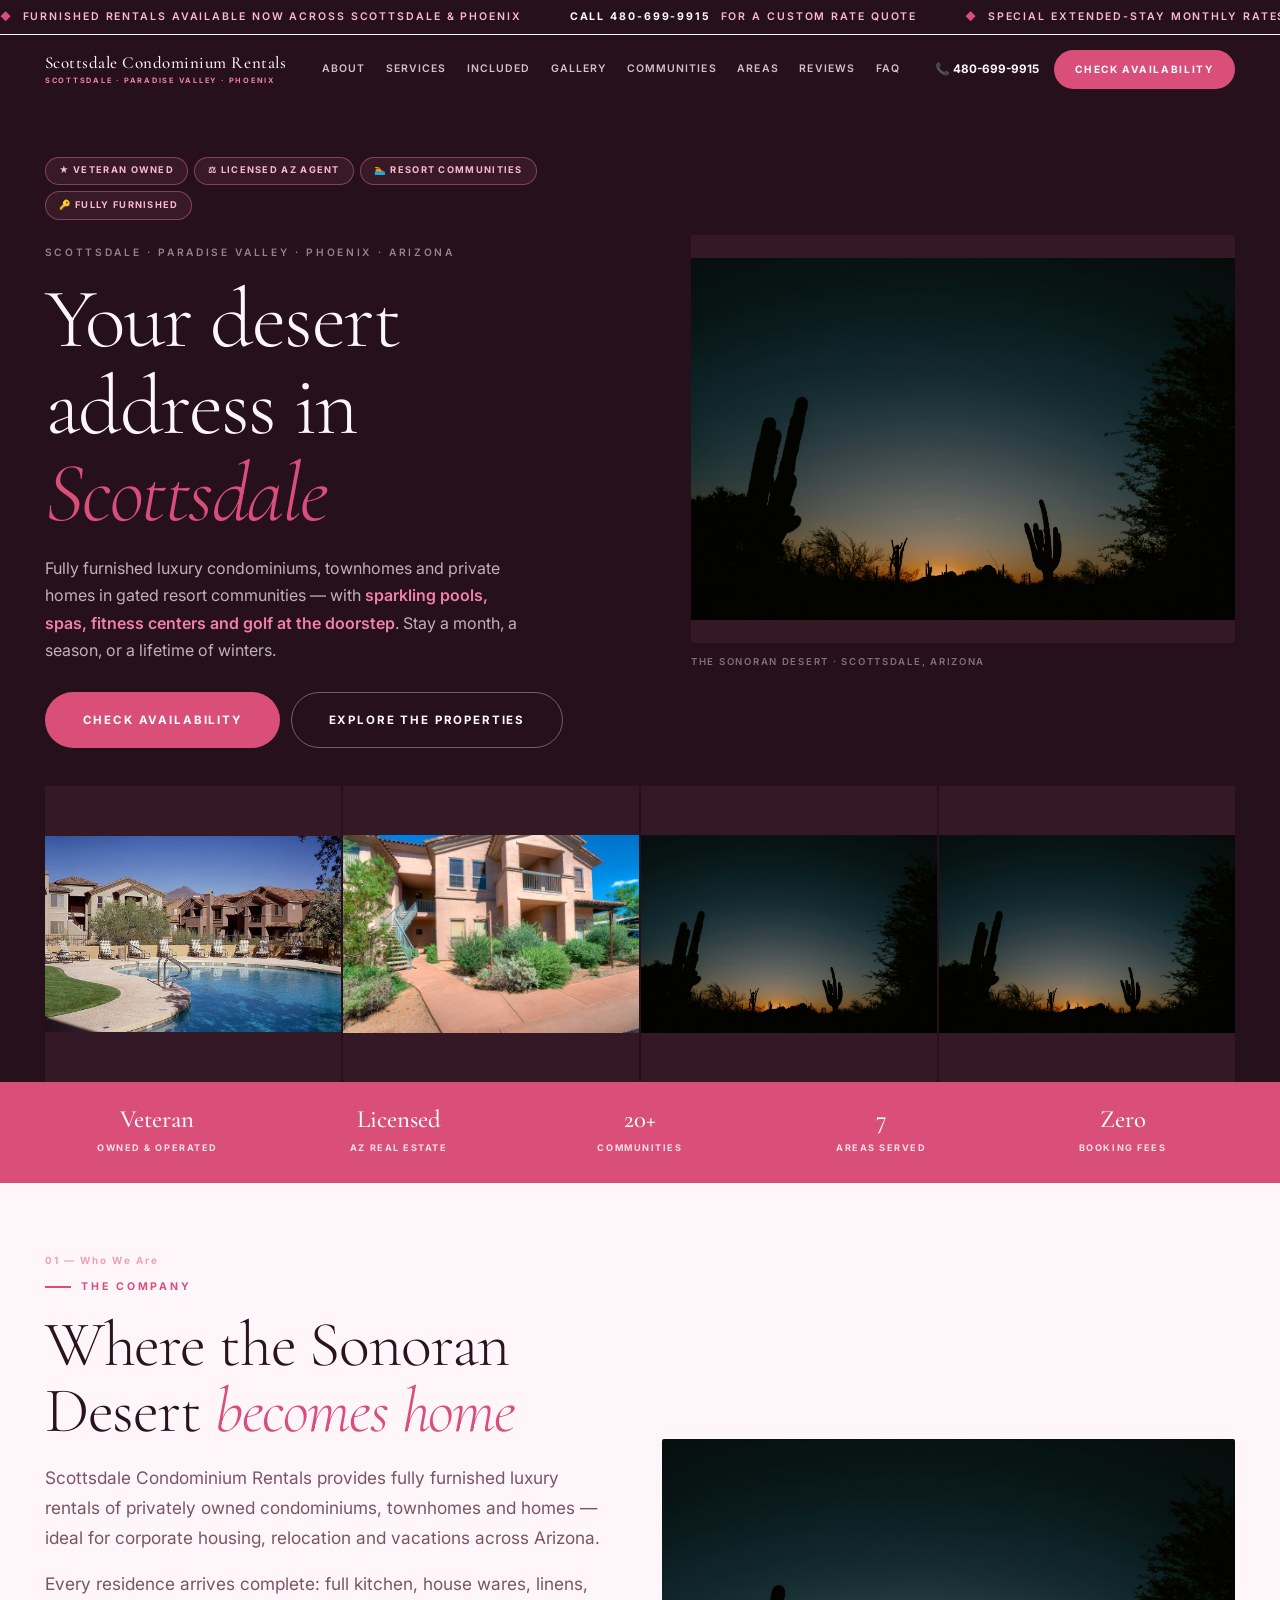
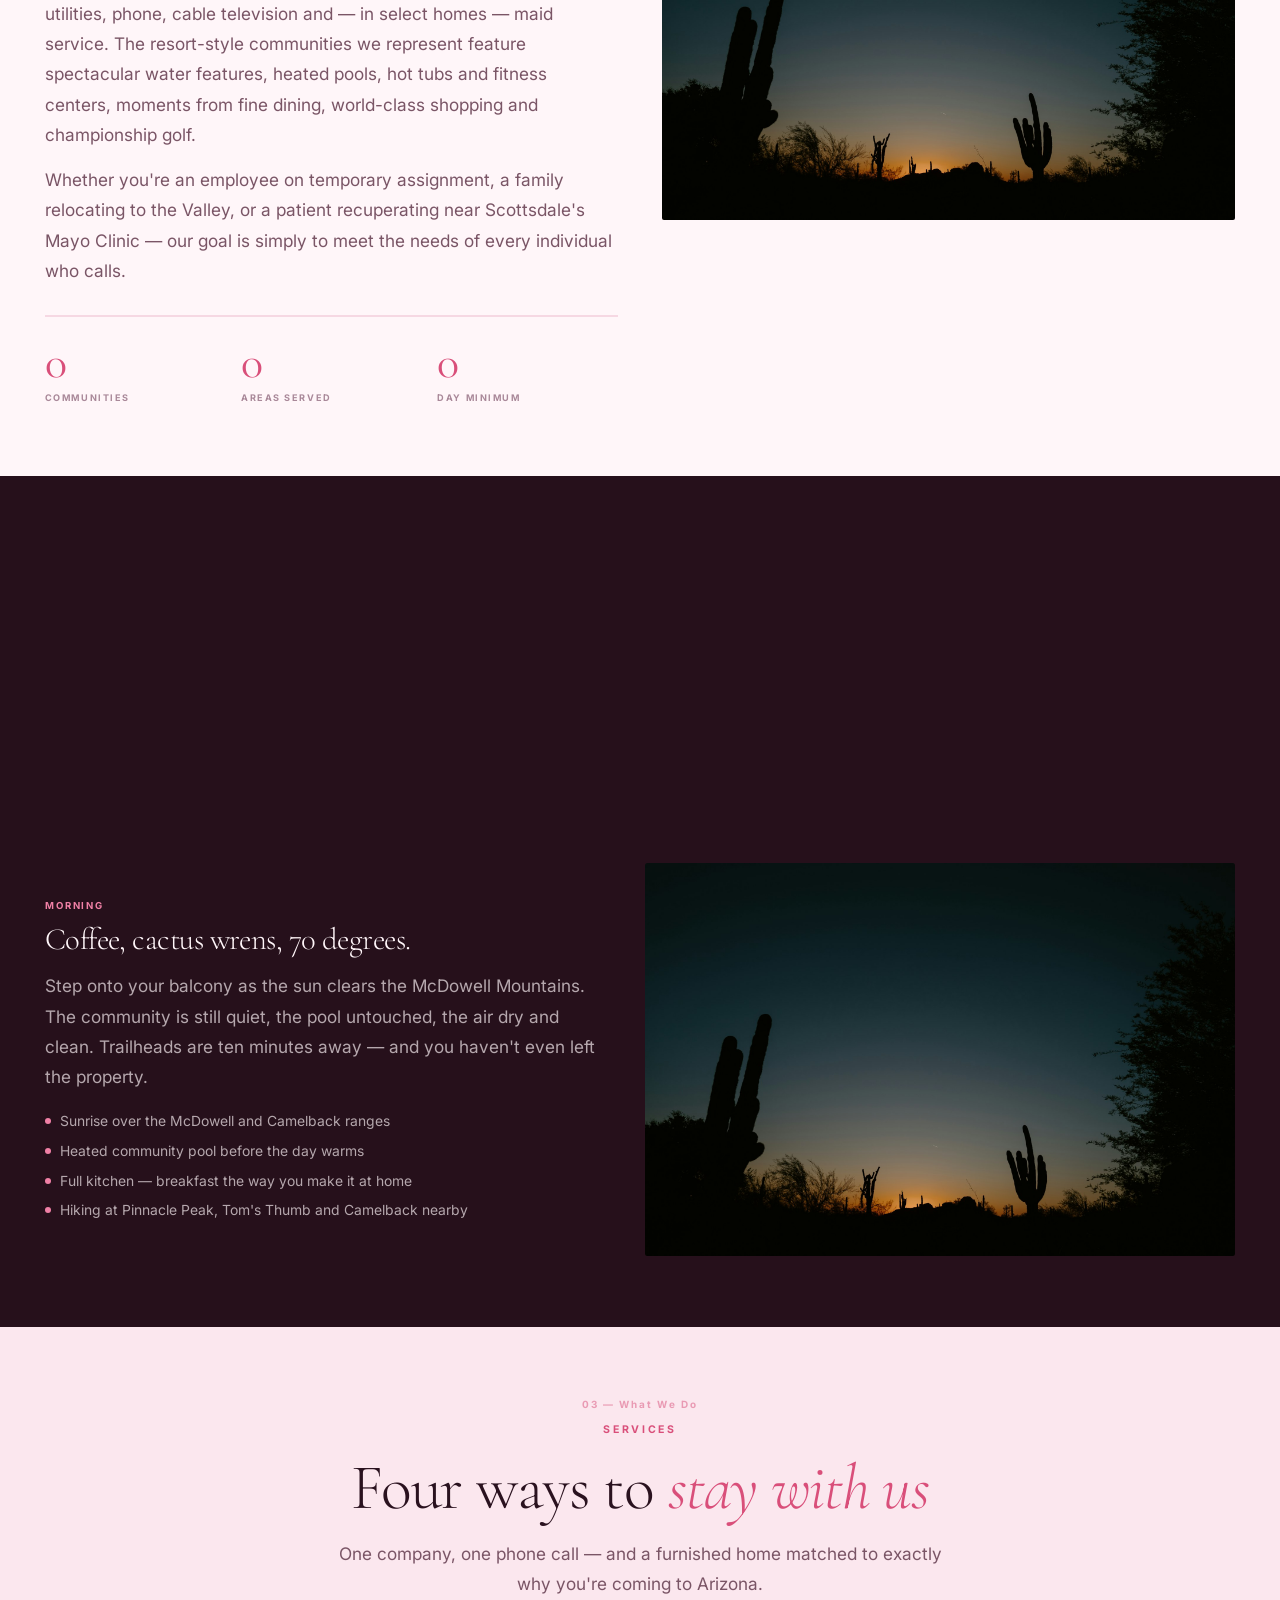
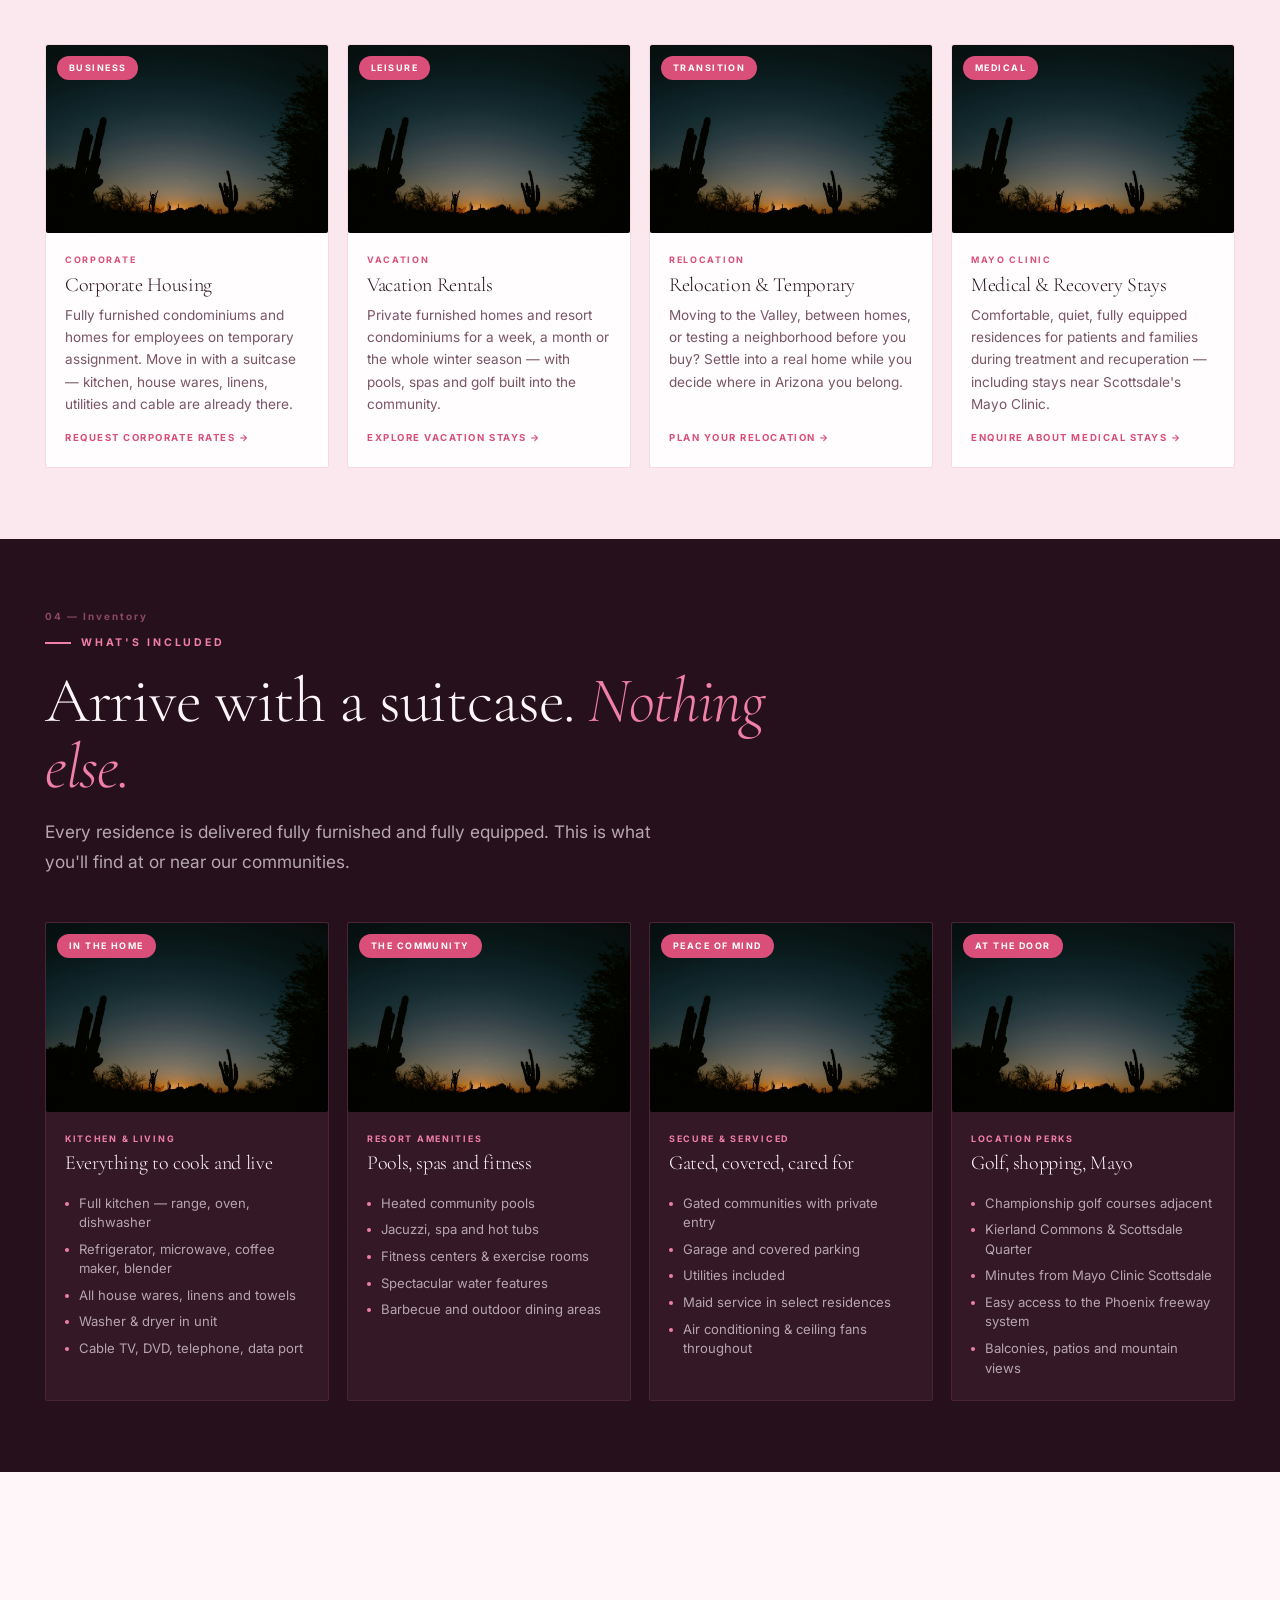
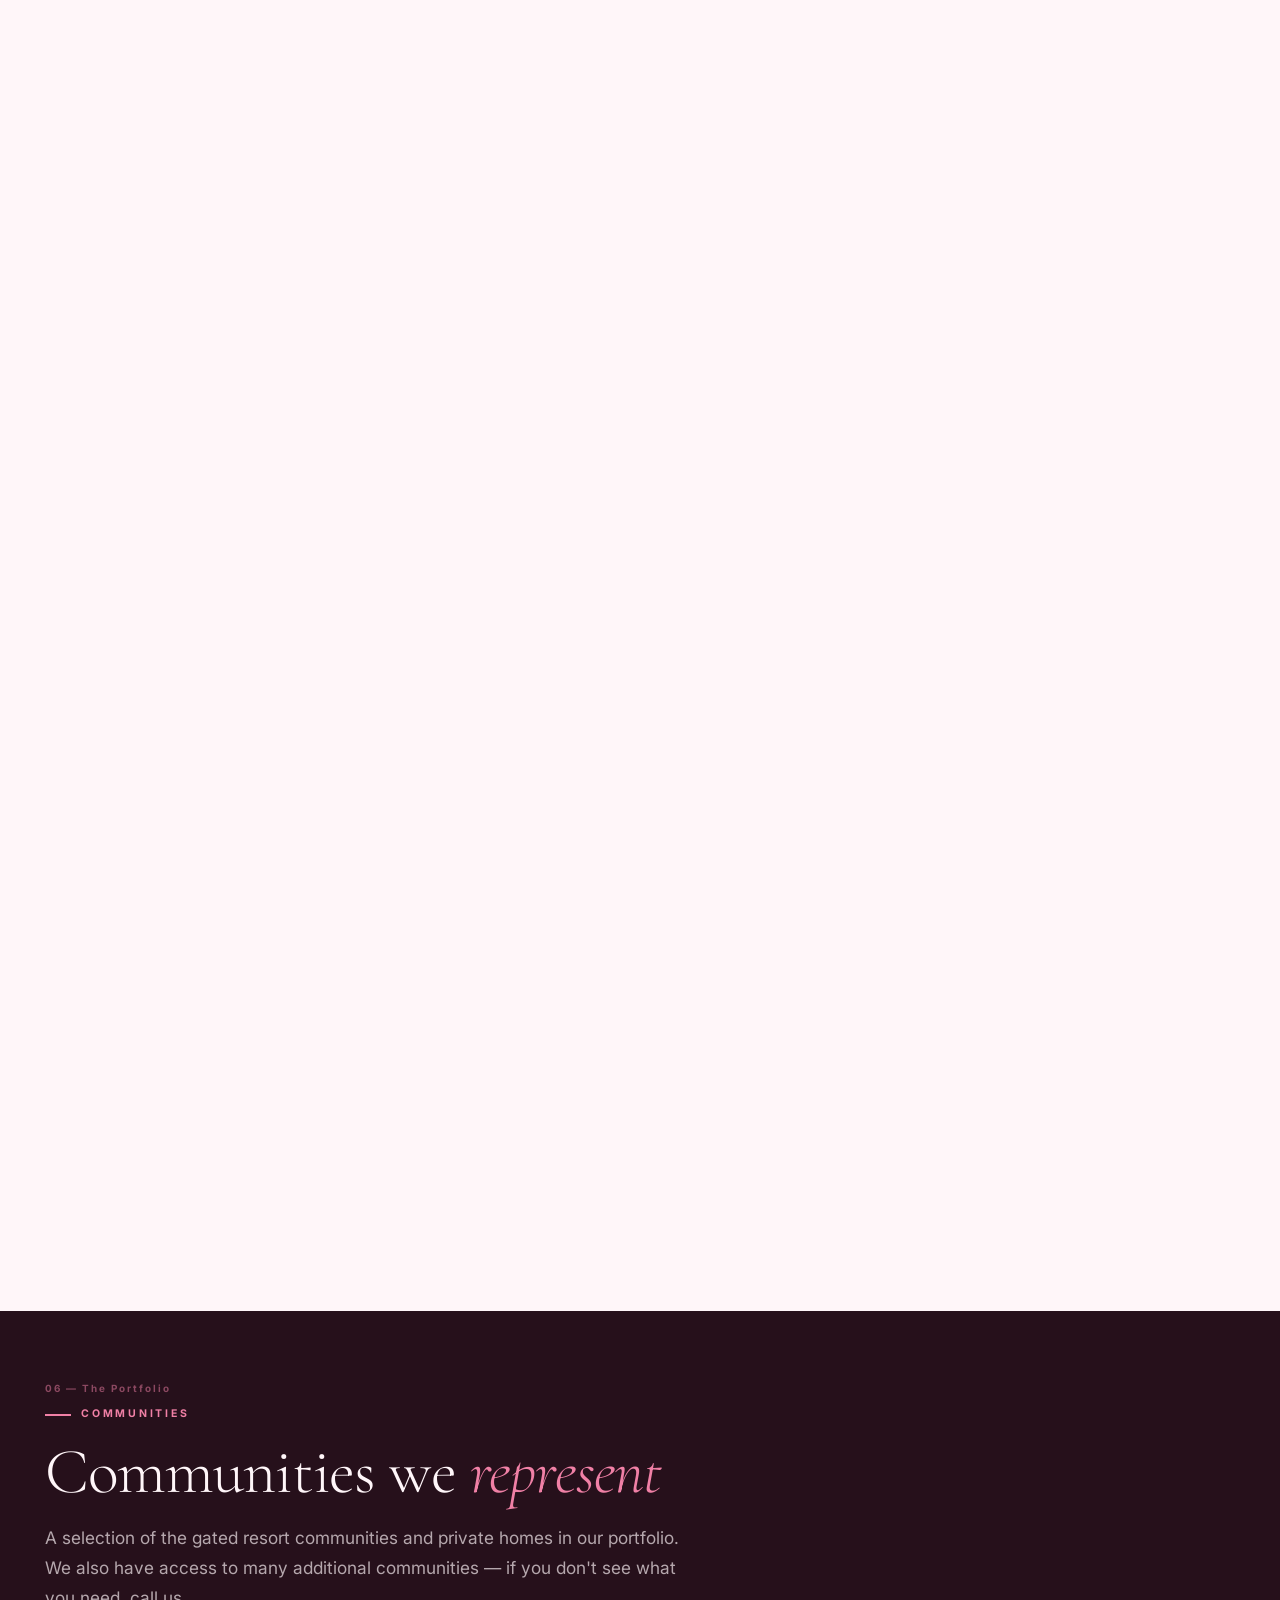
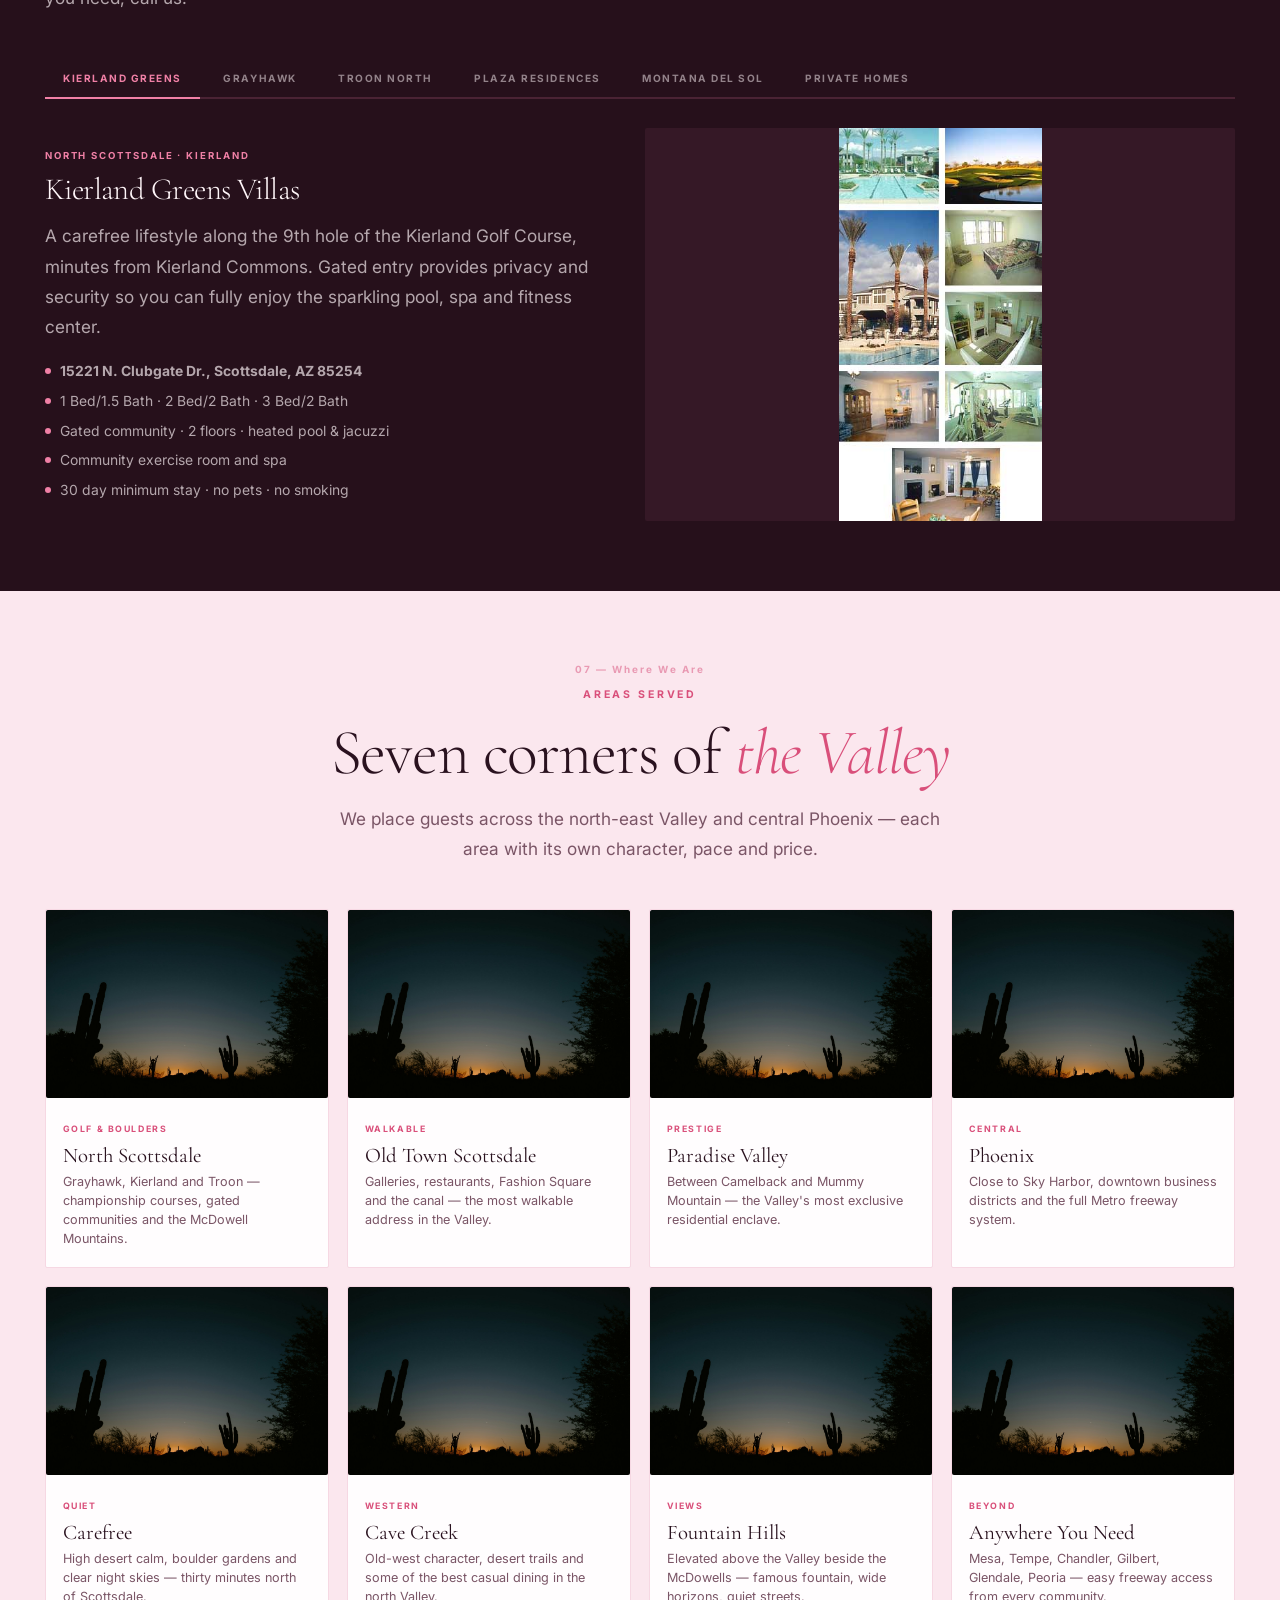
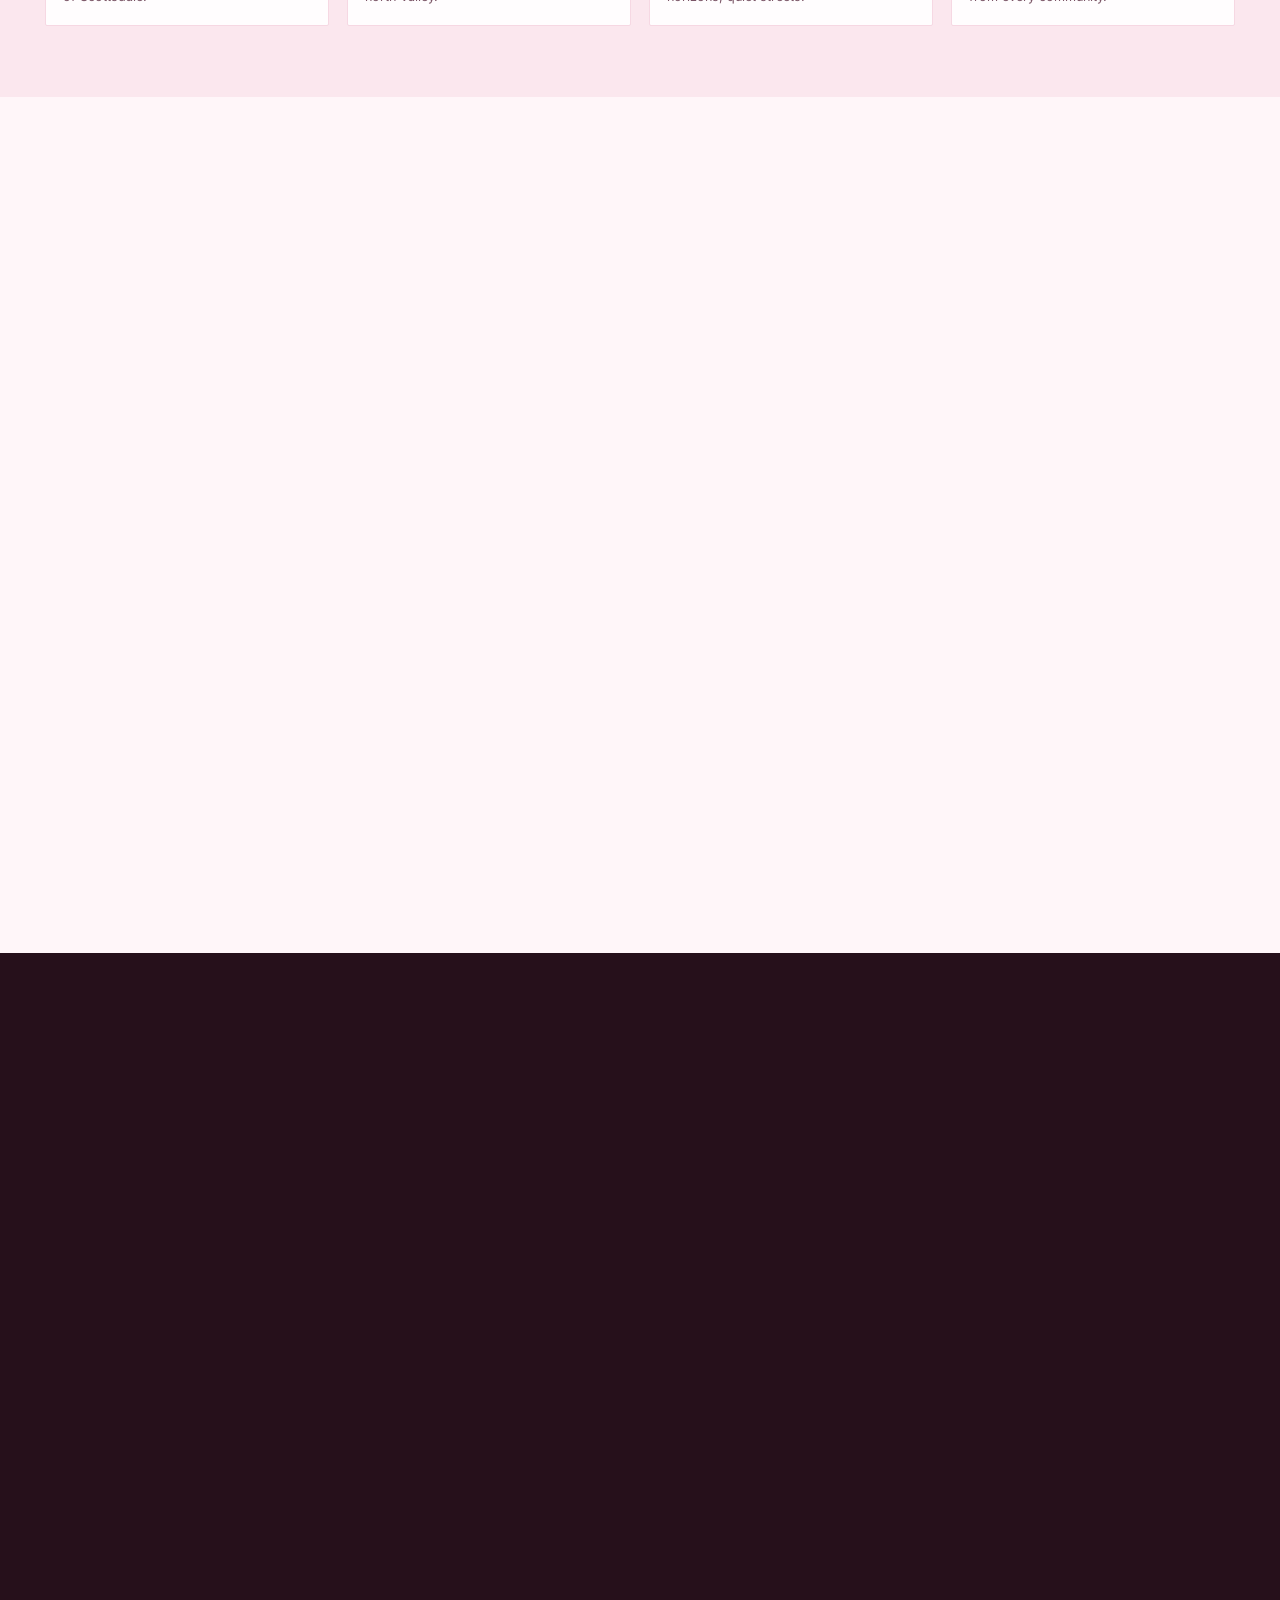
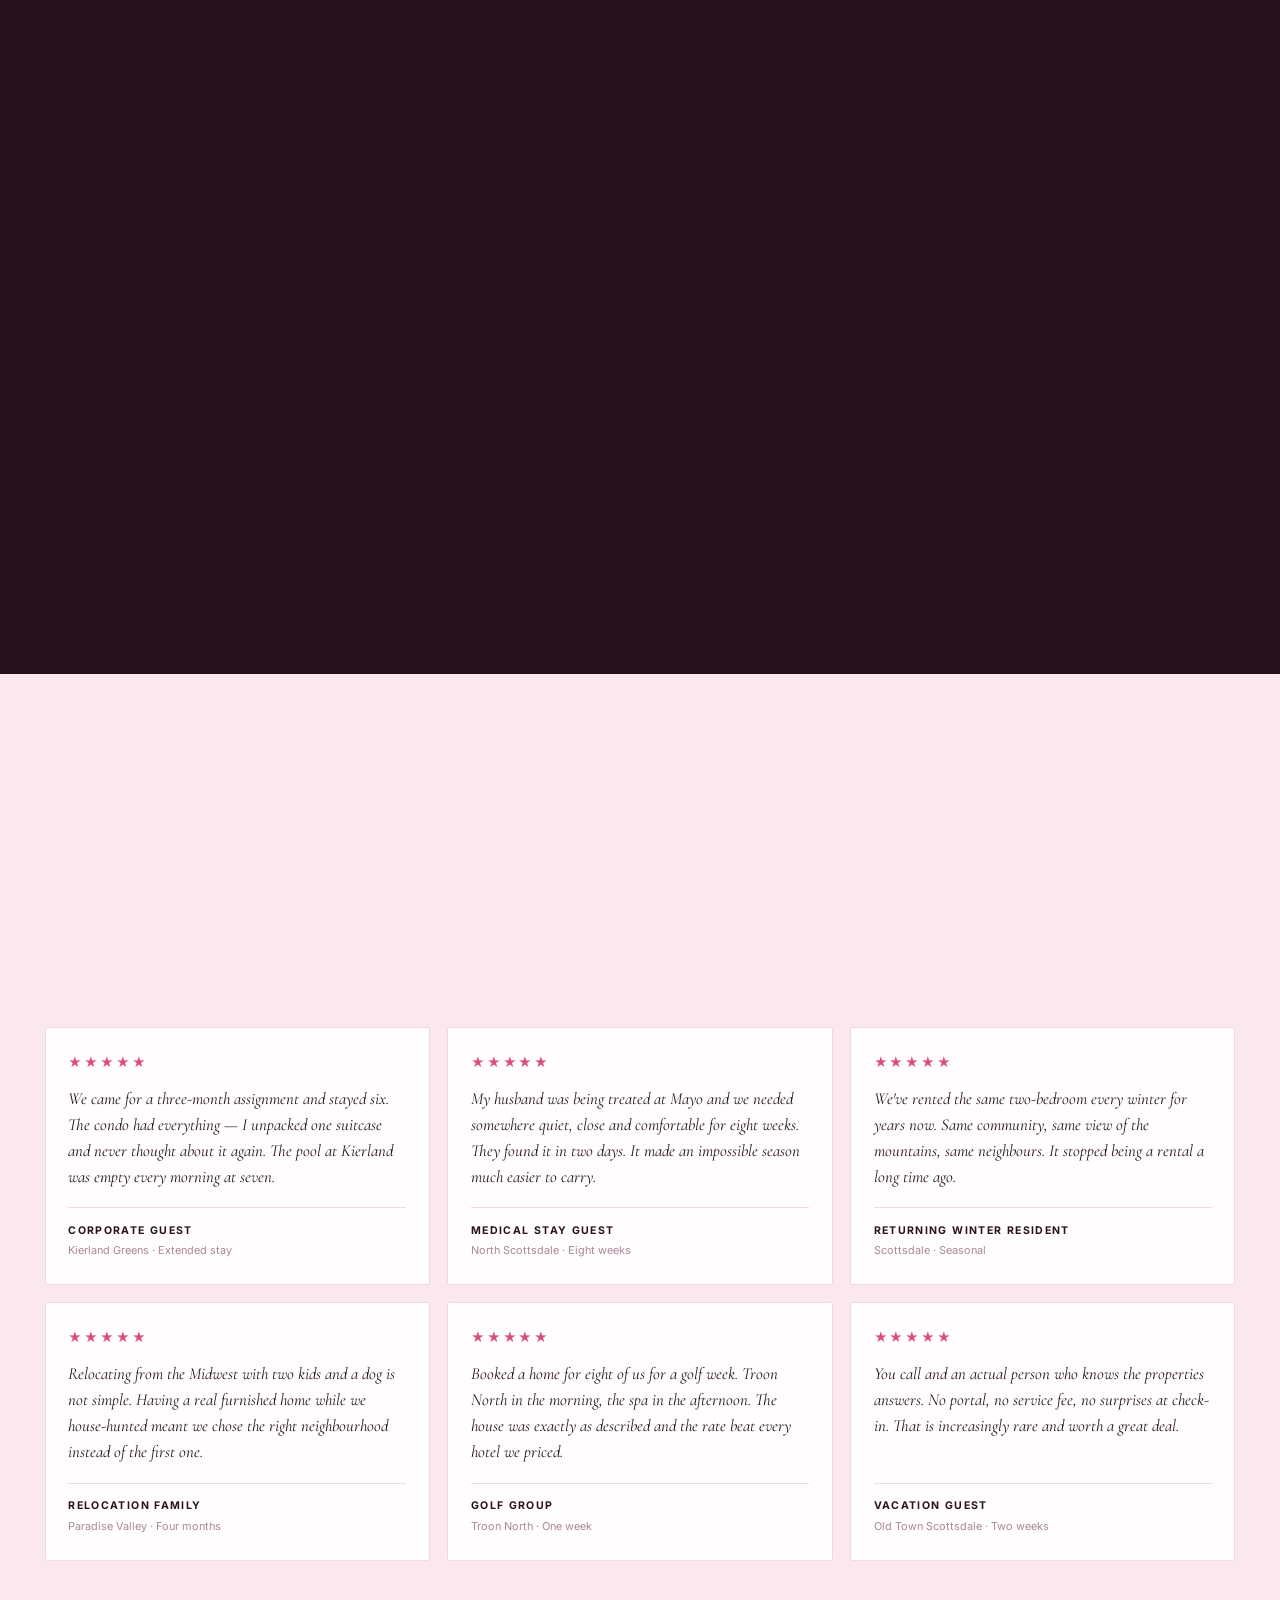
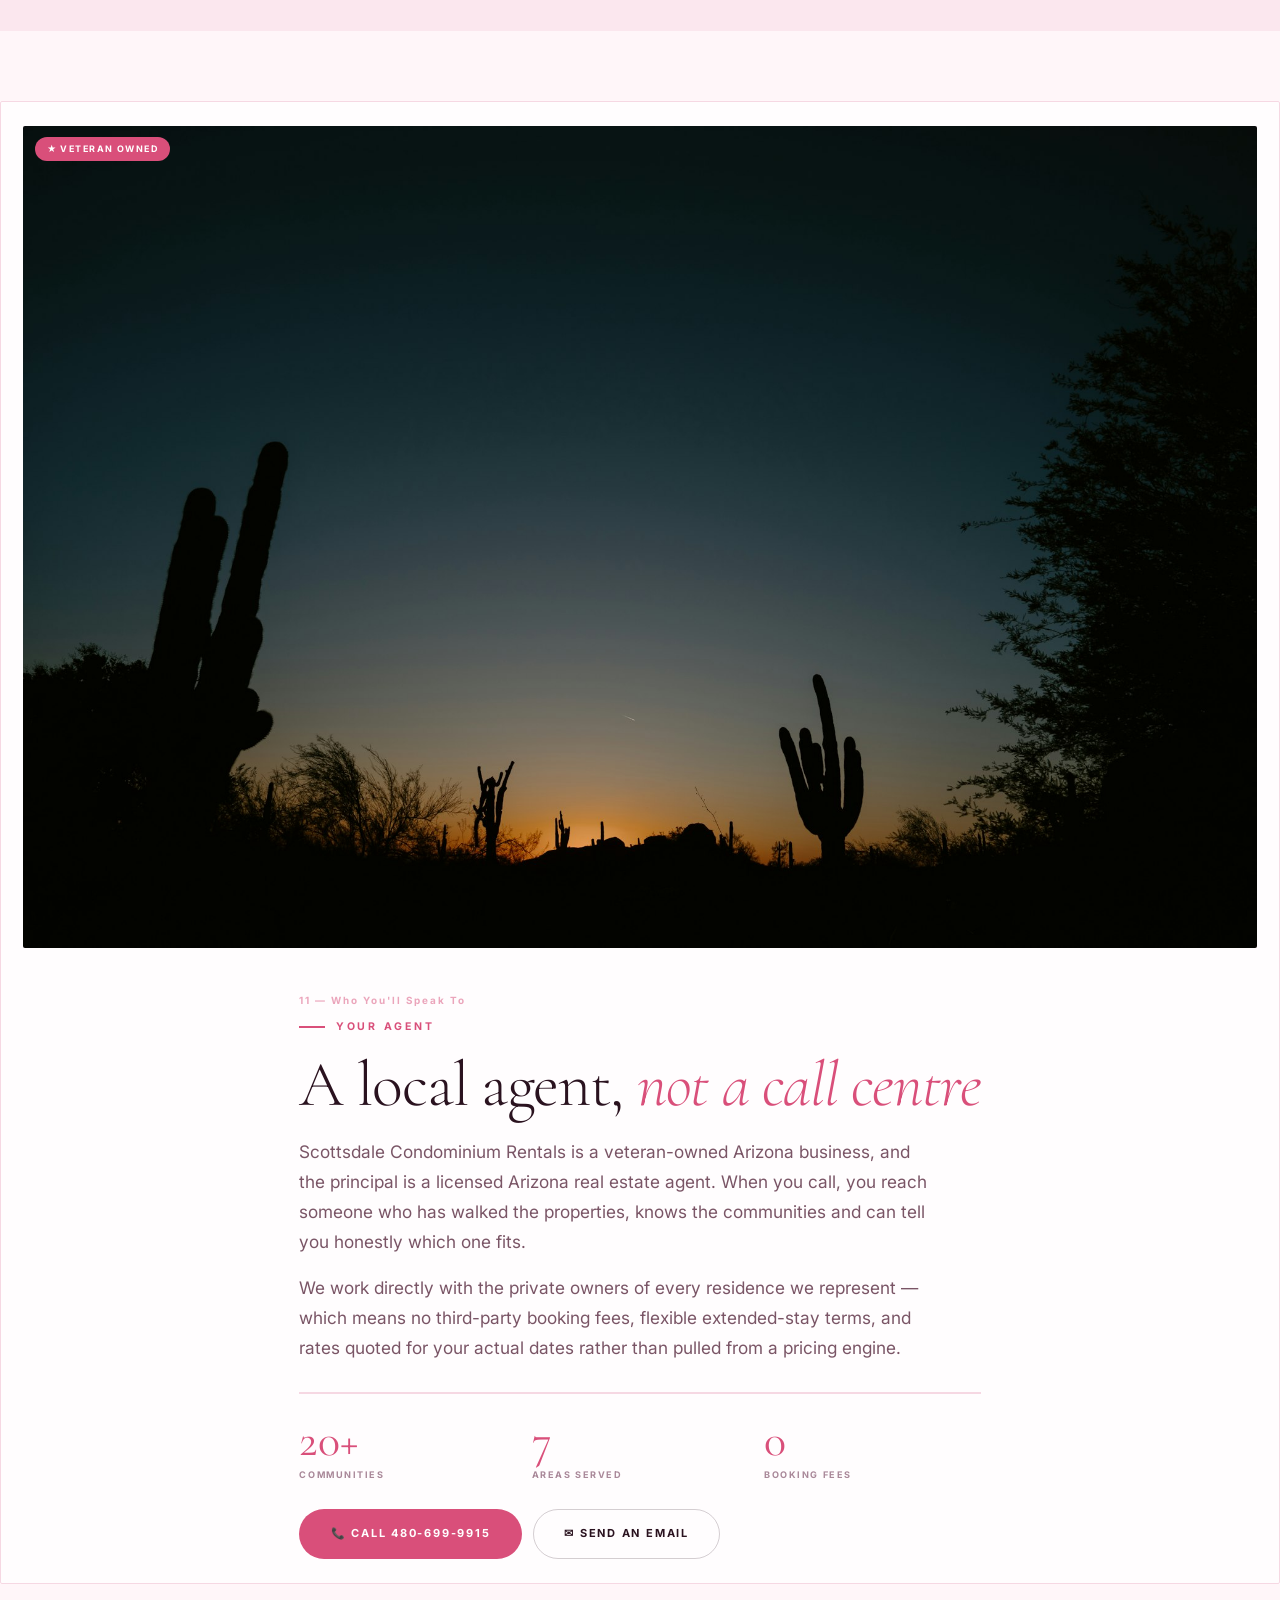
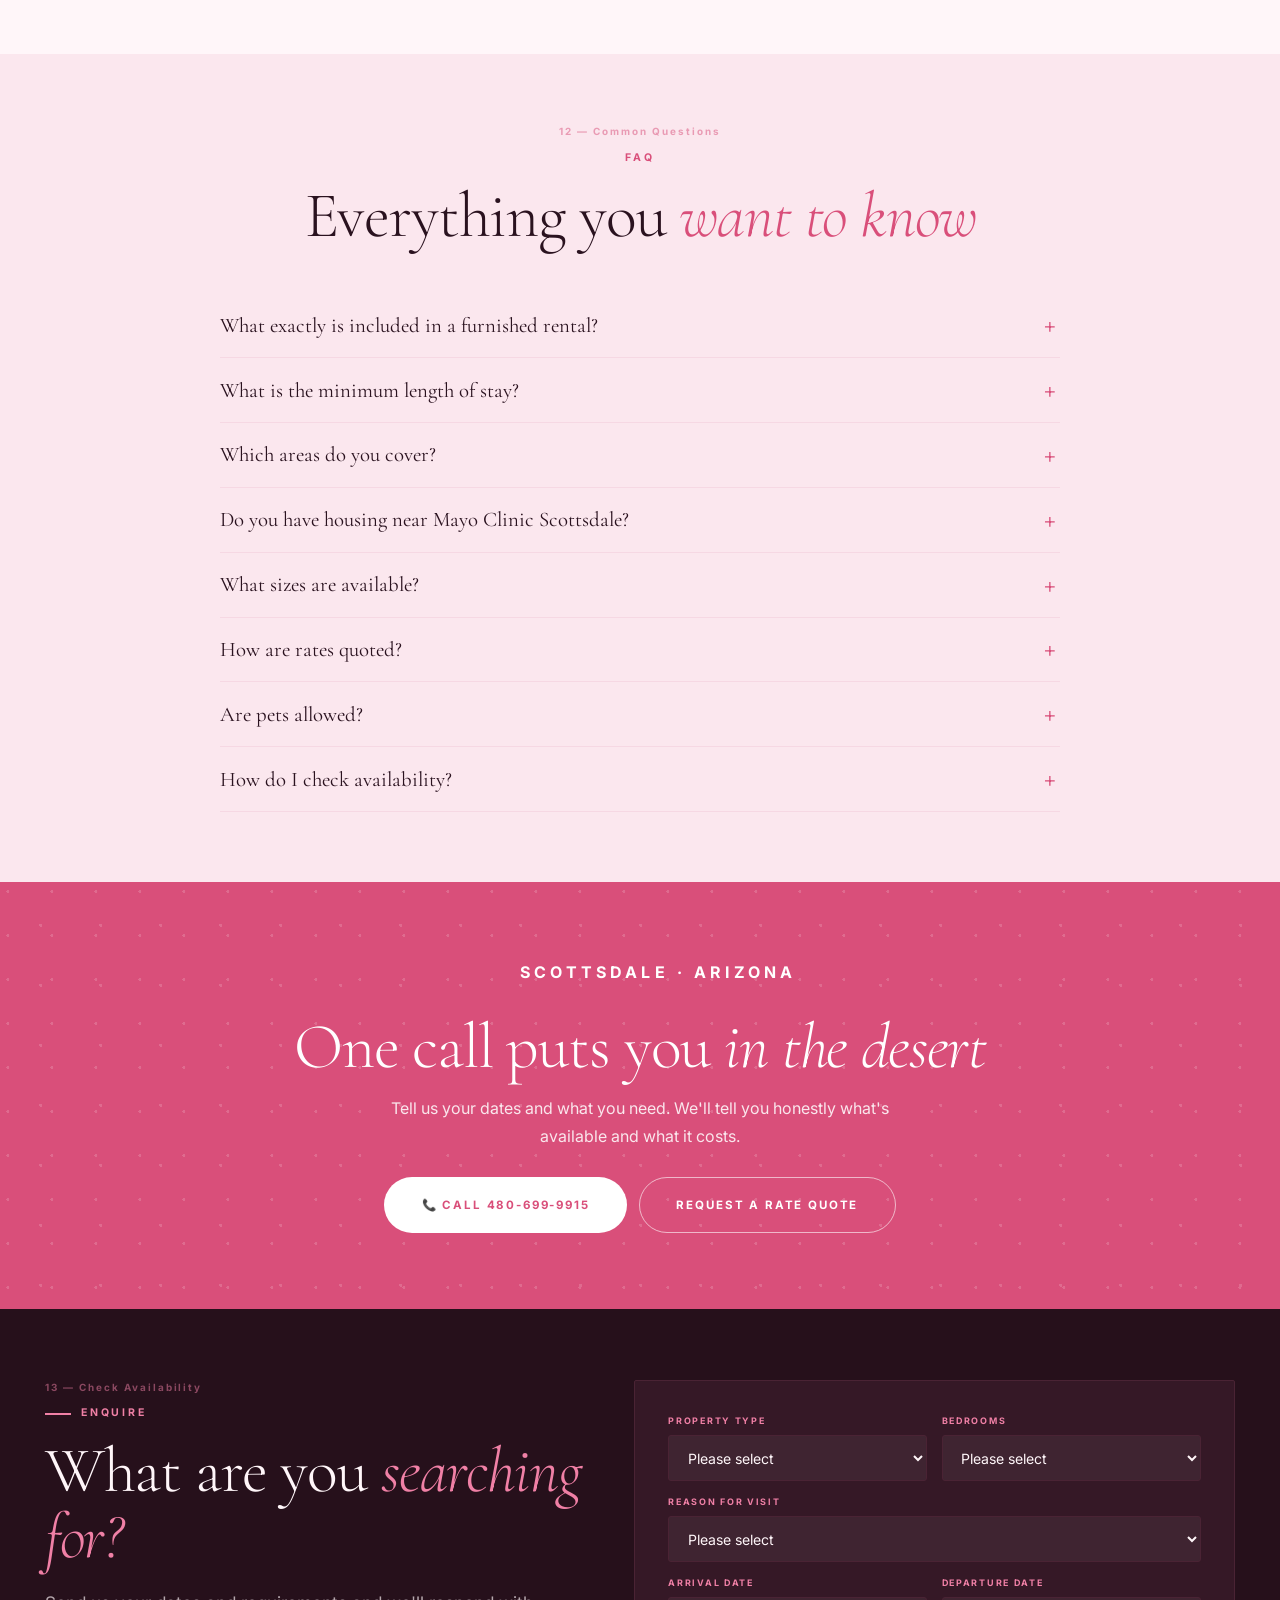
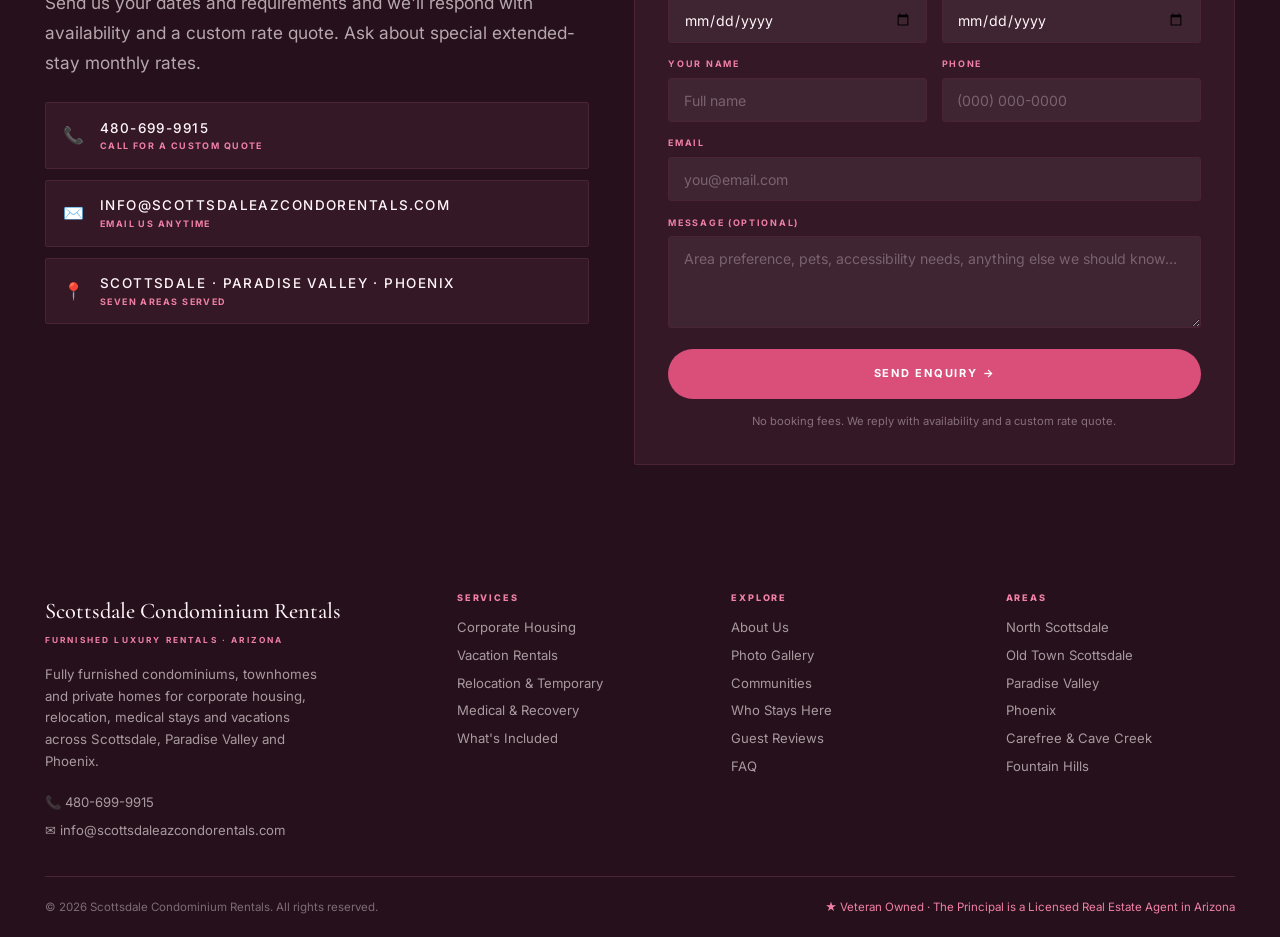
==== index.html @ 108dfc64 "feat: pink redesign — surface images, zero crops, no repeats, booking popup Full visual revamp of th" ====
<!DOCTYPE html>
<html lang="en">
<head>
<meta charset="UTF-8">
<meta name="viewport" content="width=device-width,initial-scale=1">
<title>Scottsdale Condominium Rentals | Furnished Corporate Housing &amp; Vacation Rentals in Scottsdale &amp; Phoenix AZ</title>
<meta name="description" content="Fully furnished luxury condominium, townhome and home rentals in Scottsdale, Paradise Valley, Phoenix, Carefree, Cave Creek and Fountain Hills, Arizona. Corporate housing, relocation, medical stays and vacation rentals. Veteran owned. Call 480-699-9915.">
<link rel="canonical" href="https://www.scottsdaleazcondorentals.com/">
<meta property="og:type" content="website">
<meta property="og:title" content="Scottsdale Condominium Rentals — Furnished Luxury Rentals in Arizona">
<meta property="og:description" content="Fully furnished condominiums, townhomes and homes for corporate housing, relocation and vacations across Scottsdale, Paradise Valley and Phoenix.">
<meta property="og:image" content="assets/img/hero.jpg">
<meta name="theme-color" content="#26101B">

<link rel="preconnect" href="https://fonts.googleapis.com">
<link rel="preconnect" href="https://fonts.gstatic.com" crossorigin>
<link href="https://fonts.googleapis.com/css2?family=Cormorant+Garamond:ital,wght@0,300;0,400;0,500;1,300;1,400&family=Inter:wght@300;400;500;600;700;800&display=swap" rel="stylesheet">
<link rel="stylesheet" href="assets/css/site.css?v=10">

<script type="application/ld+json">
{"@context":"https://schema.org","@type":"RealEstateAgent",
"name":"Scottsdale Condominium Rentals",
"description":"Fully furnished luxury condominium, townhouse and home rentals for corporate housing, relocation, medical stays and vacations in Scottsdale and Phoenix, Arizona.",
"telephone":"+1-480-699-9915","email":"info@scottsdaleazcondorentals.com",
"url":"https://www.scottsdaleazcondorentals.com/",
"areaServed":["Scottsdale AZ","North Scottsdale AZ","Old Town Scottsdale AZ","Paradise Valley AZ","Phoenix AZ","Carefree AZ","Cave Creek AZ","Fountain Hills AZ"],
"address":{"@type":"PostalAddress","addressLocality":"Scottsdale","addressRegion":"AZ","addressCountry":"US"}}
</script>
</head>
<body>

<!-- ═══ TICKER ═══ -->
<div class="ticker">
  <div class="ticker-in" id="ticker">
    <span><i>◆</i> Furnished rentals available now across Scottsdale &amp; Phoenix</span>
    <span><b>Call 480-699-9915</b> for a custom rate quote</span>
    <span><i>◆</i> Special extended-stay monthly rates</span>
    <span><b>Veteran owned</b> · Licensed Arizona real estate</span>
    <span><i>◆</i> Corporate · Relocation · Vacation · Medical stays</span>
  </div>
</div>

<!-- ═══ NAV ═══ -->
<header class="nav" id="nav">
  <div class="wrap nav-in">
    <a href="#top" class="brand">
      <b>Scottsdale Condominium Rentals</b>
      <small>Scottsdale · Paradise Valley · Phoenix</small>
    </a>
    <nav class="nav-links">
      <a href="#about">About</a>
      <a href="#services">Services</a>
      <a href="#included">Included</a>
      <a href="#gallery">Gallery</a>
      <a href="#properties">Communities</a>
      <a href="#areas">Areas</a>
      <a href="#reviews">Reviews</a>
      <a href="#faq">FAQ</a>
    </nav>
    <div class="nav-cta">
      <a href="tel:+14806999915" class="nav-tel">📞 480-699-9915</a>
      <a href="#enquire" class="btn btn-p js-pop">Check Availability</a>
      <button class="burger" id="burger" aria-label="Menu" aria-expanded="false"><span></span><span></span><span></span></button>
    </div>
  </div>
</header>

<div class="mnav" id="mnav">
  <a href="#about">About</a>
  <a href="#services">Services</a>
  <a href="#included">Included</a>
  <a href="#gallery">Gallery</a>
  <a href="#properties">Communities</a>
  <a href="#areas">Areas</a>
  <a href="#stays">Who Stays</a>
  <a href="#reviews">Reviews</a>
  <a href="#faq">FAQ</a>
  <a href="#enquire" class="btn btn-p js-pop">Check Availability</a>
  <a href="tel:+14806999915" class="mnav-tel">480-699-9915</a>
</div>

<!-- ═══ HERO ═══ -->
<section class="hero" id="top">
  <div class="wrap hero-in">
    <div>
      <div class="hero-badges rv">
        <span>★ Veteran Owned</span><span>⚖ Licensed AZ Agent</span>
        <span>🏊 Resort Communities</span><span>🔑 Fully Furnished</span>
      </div>
      <p class="hero-loc rv rv-d1">Scottsdale · Paradise Valley · Phoenix · Arizona</p>
      <h1 class="rv rv-d1"><span>Your desert</span><span>address in <em>Scottsdale</em></span></h1>
      <p class="hero-sub rv rv-d2">
        Fully furnished luxury condominiums, townhomes and private homes in gated resort
        communities — with <b>sparkling pools, spas, fitness centers and golf at the doorstep</b>.
        Stay a month, a season, or a lifetime of winters.
      </p>
      <div class="hero-btns rv rv-d3">
        <a href="#enquire" class="btn btn-p btn-lg js-pop">Check Availability</a>
        <a href="#gallery" class="btn btn-o btn-lg">Explore the Properties</a>
      </div>
    </div>
    <div class="hero-photo rv rv-d2">
      <div class="ph"><img src="assets/img/hero.jpg" alt="Sonoran Desert landscape with saguaro cactus silhouetted at sunset near Scottsdale, Arizona" fetchpriority="high"></div>
      <p class="hero-cap">The Sonoran Desert · Scottsdale, Arizona</p>
    </div>
  </div>
  <div class="wrap">
    <div class="hero-strip rv rv-d3">
      <div class="ph"><img src="assets/img/gal-01.jpg" alt="Resort-style swimming pool at a furnished Scottsdale condominium community" loading="lazy"></div>
      <div class="ph"><img src="assets/img/gal-02.jpg" alt="Southwestern condominium exterior with desert landscaping" loading="lazy"></div>
      <div class="ph"><img src="assets/img/gal-03.jpg" alt="Furnished living room with sofa and coffee table" loading="lazy"></div>
      <div class="ph"><img src="assets/img/gal-04.jpg" alt="Open-plan living and kitchen area in a furnished rental" loading="lazy"></div>
    </div>
  </div>
</section>

<!-- ═══ STAT BAR ═══ -->
<section class="statbar">
  <div class="wrap statbar-g">
    <div><b>Veteran</b><span>Owned &amp; Operated</span></div>
    <div><b>Licensed</b><span>AZ Real Estate</span></div>
    <div><b>20+</b><span>Communities</span></div>
    <div><b>7</b><span>Areas Served</span></div>
    <div><b>Zero</b><span>Booking Fees</span></div>
  </div>
</section>

<!-- ═══ 01 ABOUT ═══ -->
<section class="sec shell" id="about">
  <div class="wrap zig">
    <div class="zig-txt rv">
      <span class="idx">01 — Who We Are</span>
      <p class="eyebrow">The Company</p>
      <h2>Where the Sonoran Desert <em>becomes home</em></h2>
      <p class="lead" style="margin-top:1.2rem">
        Scottsdale Condominium Rentals provides fully furnished luxury rentals of privately
        owned condominiums, townhomes and homes — ideal for corporate housing, relocation and
        vacations across Arizona.
      </p>
      <p class="lead">
        Every residence arrives complete: full kitchen, house wares, linens, utilities, phone,
        cable television and — in select homes — maid service. The resort-style communities we
        represent feature spectacular water features, heated pools, hot tubs and fitness centers,
        moments from fine dining, world-class shopping and championship golf.
      </p>
      <p class="lead">
        Whether you're an employee on temporary assignment, a family relocating to the Valley,
        or a patient recuperating near Scottsdale's Mayo Clinic — our goal is simply to meet the
        needs of every individual who calls.
      </p>
      <div class="stats">
        <div class="stat"><b data-count="20" data-suffix="+">0</b><span>Communities</span></div>
        <div class="stat"><b data-count="7">0</b><span>Areas Served</span></div>
        <div class="stat"><b data-count="30" data-suffix="+">0</b><span>Day Minimum</span></div>
      </div>
    </div>
    <div class="rv rv-d2">
      <div class="ph"><img src="assets/img/about.jpg" alt="Sunlit community patio and water feature at a furnished Scottsdale condominium" loading="lazy"></div>
    </div>
  </div>
</section>

<!-- ═══ 02 A DAY HERE ═══ -->
<section class="sec dark" id="day">
  <div class="wrap">
    <div class="head rv">
      <span class="idx">02 — The Experience</span>
      <p class="eyebrow lt">A Day Here</p>
      <h2>A day in the <em>Valley of the Sun</em></h2>
      <p class="lead lt">From sunrise over the McDowells to city lights across the desert floor — this is what a day looks like when Scottsdale is your address.</p>
    </div>
    <div class="tabs rv" data-tabs="day" role="tablist">
      <button class="tab on" data-panel="d1" role="tab">Morning</button>
      <button class="tab" data-panel="d2" role="tab">Afternoon</button>
      <button class="tab" data-panel="d3" role="tab">Sunset</button>
      <button class="tab" data-panel="d4" role="tab">Evening</button>
    </div>

    <div class="panel on" id="d1"><div class="panel-grid">
      <div>
        <p class="panel-meta">Morning</p>
        <h3>Coffee, cactus wrens, 70 degrees.</h3>
        <p class="lead lt" style="margin-top:.9rem">Step onto your balcony as the sun clears the McDowell Mountains. The community is still quiet, the pool untouched, the air dry and clean. Trailheads are ten minutes away — and you haven't even left the property.</p>
        <ul class="ticks">
          <li>Sunrise over the McDowell and Camelback ranges</li>
          <li>Heated community pool before the day warms</li>
          <li>Full kitchen — breakfast the way you make it at home</li>
          <li>Hiking at Pinnacle Peak, Tom's Thumb and Camelback nearby</li>
        </ul>
      </div>
      <div class="ph"><img src="assets/img/day-morning.jpg" alt="Saguaro cacti on a rocky desert hillside at sunrise" loading="lazy"></div>
    </div></div>

    <div class="panel" id="d2"><div class="panel-grid">
      <div>
        <p class="panel-meta">Afternoon</p>
        <h3>Golf, shopping, or nothing at all.</h3>
        <p class="lead lt" style="margin-top:.9rem">Tee off at TPC Scottsdale, Troon North or the Kierland course along the 9th hole. Or browse Kierland Commons and Scottsdale Quarter, then return to a lounge chair beside the water feature.</p>
        <ul class="ticks">
          <li>Championship golf minutes from every community</li>
          <li>Kierland Commons &amp; Scottsdale Quarter shopping</li>
          <li>Community fitness centers and lap pools</li>
          <li>Old Town galleries, spas and the Arizona Canal</li>
        </ul>
      </div>
      <div class="ph"><img src="assets/img/day-afternoon.jpg" alt="Desert golf course green with saguaro cactus and Valley views" loading="lazy"></div>
    </div></div>

    <div class="panel" id="d3"><div class="panel-grid">
      <div>
        <p class="panel-meta">Sunset</p>
        <h3>The hour the desert turns rose.</h3>
        <p class="lead lt" style="margin-top:.9rem">Arizona sunsets are not a cliché — they are the reason people move here. Watch the ridgelines burn pink from your patio, then slip into the spa as the temperature drops and the stars arrive.</p>
        <ul class="ticks">
          <li>Patios and balconies oriented for the evening light</li>
          <li>Year-round hot tubs and heated spas</li>
          <li>Barbecue and outdoor dining in every community</li>
          <li>Hot-air balloon flights over the north Valley</li>
        </ul>
      </div>
      <div class="ph"><img src="assets/img/day-sunset.jpg" alt="Dramatic sunset sky over the Arizona desert" loading="lazy"></div>
    </div></div>

    <div class="panel" id="d4"><div class="panel-grid">
      <div>
        <p class="panel-meta">Evening</p>
        <h3>Dinner in Old Town. Home in fifteen.</h3>
        <p class="lead lt" style="margin-top:.9rem">The Valley's best tables are a short drive in any direction — then back through a gated entry to a quiet, secure community and a home that is entirely yours.</p>
        <ul class="ticks">
          <li>Gated entries with privacy and security</li>
          <li>Cable television, DVD and high-speed connectivity</li>
          <li>Fine dining across Old Town, Kierland and Cave Creek</li>
          <li>City lights from the elevated north Valley communities</li>
        </ul>
      </div>
      <div class="ph"><img src="assets/img/day-evening.jpg" alt="Phoenix Valley city lights at night seen from the desert foothills" loading="lazy"></div>
    </div></div>
  </div>
</section>

<!-- ═══ 03 SERVICES ═══ -->
<section class="sec blush" id="services">
  <div class="wrap">
    <div class="head c rv">
      <span class="idx">03 — What We Do</span>
      <p class="eyebrow c">Services</p>
      <h2>Four ways to <em>stay with us</em></h2>
      <p class="lead">One company, one phone call — and a furnished home matched to exactly why you're coming to Arizona.</p>
    </div>
    <div class="g4">
      <article class="card tilt rv">
        <div class="ph"><span class="ph-tag">Business</span><img src="assets/img/svc-corporate.jpg" alt="Furnished living room in a Scottsdale corporate housing condominium" loading="lazy"></div>
        <div class="card-b">
          <span class="card-k">Corporate</span>
          <h3>Corporate Housing</h3>
          <p>Fully furnished condominiums and homes for employees on temporary assignment. Move in with a suitcase — kitchen, house wares, linens, utilities and cable are already there.</p>
          <span class="card-link js-pop">Request corporate rates →</span>
        </div>
      </article>
      <article class="card tilt rv rv-d1">
        <div class="ph"><span class="ph-tag">Leisure</span><img src="assets/img/svc-vacation.jpg" alt="Palm trees beside a resort swimming pool at an Arizona vacation rental" loading="lazy"></div>
        <div class="card-b">
          <span class="card-k">Vacation</span>
          <h3>Vacation Rentals</h3>
          <p>Private furnished homes and resort condominiums for a week, a month or the whole winter season — with pools, spas and golf built into the community.</p>
          <span class="card-link js-pop">Explore vacation stays →</span>
        </div>
      </article>
      <article class="card tilt rv rv-d2">
        <div class="ph"><span class="ph-tag">Transition</span><img src="assets/img/svc-relocation.jpg" alt="Dining table and chairs in a furnished Arizona relocation rental" loading="lazy"></div>
        <div class="card-b">
          <span class="card-k">Relocation</span>
          <h3>Relocation &amp; Temporary</h3>
          <p>Moving to the Valley, between homes, or testing a neighborhood before you buy? Settle into a real home while you decide where in Arizona you belong.</p>
          <span class="card-link js-pop">Plan your relocation →</span>
        </div>
      </article>
      <article class="card tilt rv rv-d3">
        <div class="ph"><span class="ph-tag">Medical</span><img src="assets/img/svc-medical.jpg" alt="Quiet furnished bedroom beside a window, suited to extended recovery stays" loading="lazy"></div>
        <div class="card-b">
          <span class="card-k">Mayo Clinic</span>
          <h3>Medical &amp; Recovery Stays</h3>
          <p>Comfortable, quiet, fully equipped residences for patients and families during treatment and recuperation — including stays near Scottsdale's Mayo Clinic.</p>
          <span class="card-link js-pop">Enquire about medical stays →</span>
        </div>
      </article>
    </div>
  </div>
</section>

<!-- ═══ 04 WHAT'S INCLUDED ═══ -->
<section class="sec dark" id="included">
  <div class="wrap">
    <div class="head rv">
      <span class="idx">04 — Inventory</span>
      <p class="eyebrow lt">What's Included</p>
      <h2>Arrive with a suitcase. <em>Nothing else.</em></h2>
      <p class="lead lt">Every residence is delivered fully furnished and fully equipped. This is what you'll find at or near our communities.</p>
    </div>
    <div class="g4">
      <article class="card ink tilt rv">
        <div class="ph"><span class="ph-tag">In the home</span><img src="assets/img/inc-kitchen.jpg" alt="Fully equipped kitchen with counter seating in a furnished rental" loading="lazy"></div>
        <div class="card-b">
          <span class="card-k">Kitchen &amp; Living</span>
          <h3>Everything to cook and live</h3>
          <ul>
            <li>Full kitchen — range, oven, dishwasher</li>
            <li>Refrigerator, microwave, coffee maker, blender</li>
            <li>All house wares, linens and towels</li>
            <li>Washer &amp; dryer in unit</li>
            <li>Cable TV, DVD, telephone, data port</li>
          </ul>
        </div>
      </article>
      <article class="card ink tilt rv rv-d1">
        <div class="ph"><span class="ph-tag">The community</span><img src="assets/img/inc-resort.jpg" alt="White lounge chairs beside an outdoor resort pool" loading="lazy"></div>
        <div class="card-b">
          <span class="card-k">Resort Amenities</span>
          <h3>Pools, spas and fitness</h3>
          <ul>
            <li>Heated community pools</li>
            <li>Jacuzzi, spa and hot tubs</li>
            <li>Fitness centers &amp; exercise rooms</li>
            <li>Spectacular water features</li>
            <li>Barbecue and outdoor dining areas</li>
          </ul>
        </div>
      </article>
      <article class="card ink tilt rv rv-d2">
        <div class="ph"><span class="ph-tag">Peace of mind</span><img src="assets/img/inc-secure.jpg" alt="Aerial view of a secure gated residential community" loading="lazy"></div>
        <div class="card-b">
          <span class="card-k">Secure &amp; Serviced</span>
          <h3>Gated, covered, cared for</h3>
          <ul>
            <li>Gated communities with private entry</li>
            <li>Garage and covered parking</li>
            <li>Utilities included</li>
            <li>Maid service in select residences</li>
            <li>Air conditioning &amp; ceiling fans throughout</li>
          </ul>
        </div>
      </article>
      <article class="card ink tilt rv rv-d3">
        <div class="ph"><span class="ph-tag">At the door</span><img src="assets/img/inc-location.jpg" alt="Green golf fairway beside water under a blue Arizona sky" loading="lazy"></div>
        <div class="card-b">
          <span class="card-k">Location Perks</span>
          <h3>Golf, shopping, Mayo</h3>
          <ul>
            <li>Championship golf courses adjacent</li>
            <li>Kierland Commons &amp; Scottsdale Quarter</li>
            <li>Minutes from Mayo Clinic Scottsdale</li>
            <li>Easy access to the Phoenix freeway system</li>
            <li>Balconies, patios and mountain views</li>
          </ul>
        </div>
      </article>
    </div>
  </div>
</section>

<!-- ═══ 05 GALLERY ═══ -->
<section class="sec shell" id="gallery">
  <div class="wrap">
    <div class="head c rv">
      <span class="idx">05 — Photo Gallery</span>
      <p class="eyebrow c">The Portfolio</p>
      <h2>Every corner of <em>the portfolio</em></h2>
      <p class="lead">Interiors, kitchens, baths, pools and the desert that surrounds all of it. Click any photograph to enlarge.</p>
    </div>
    <div class="gal-filters rv">
      <button class="gal-f on" data-f="all">All</button>
      <button class="gal-f" data-f="living">Living &amp; Dining</button>
      <button class="gal-f" data-f="kitchen">Kitchens</button>
      <button class="gal-f" data-f="bed">Bedrooms</button>
      <button class="gal-f" data-f="bath">Baths</button>
      <button class="gal-f" data-f="pool">Pools &amp; Spa</button>
      <button class="gal-f" data-f="fit">Fitness</button>
      <button class="gal-f" data-f="desert">Desert</button>
    </div>
  </div>
  <div class="wrap">
    <div class="gal rv" id="gal">
      <figure class="gi" data-c="living"><img src="assets/img/gal-05.jpg" alt="Chaise lounge beside a bright window in a furnished living room" loading="lazy"><figcaption class="gi-cap"><span>Living</span><b>Light-filled interiors</b></figcaption></figure>
      <figure class="gi" data-c="kitchen"><img src="assets/img/gal-06.jpg" alt="Kitchen with a large marble island and white cabinetry" loading="lazy"><figcaption class="gi-cap"><span>Kitchen</span><b>Marble island</b></figcaption></figure>
      <figure class="gi" data-c="kitchen"><img src="assets/img/gal-07.jpg" alt="Kitchen island with four bar stools" loading="lazy"><figcaption class="gi-cap"><span>Kitchen</span><b>Island seating</b></figcaption></figure>
      <figure class="gi" data-c="kitchen"><img src="assets/img/gal-08.jpg" alt="Kitchen with marble counter tops and white cabinets" loading="lazy"><figcaption class="gi-cap"><span>Kitchen</span><b>Fully equipped</b></figcaption></figure>
      <figure class="gi" data-c="bed"><img src="assets/img/gal-09.jpg" alt="Bed made with white linen and throw pillows" loading="lazy"><figcaption class="gi-cap"><span>Bedroom</span><b>Rest, fully made</b></figcaption></figure>
      <figure class="gi" data-c="bed"><img src="assets/img/gal-10.jpg" alt="Bedroom with a black wooden nightstand and soft lighting" loading="lazy"><figcaption class="gi-cap"><span>Bedroom</span><b>Guest suite</b></figcaption></figure>
      <figure class="gi" data-c="bed"><img src="assets/img/gal-11.jpg" alt="Bedroom with a wide view over the city" loading="lazy"><figcaption class="gi-cap"><span>Bedroom</span><b>Valley views</b></figcaption></figure>
      <figure class="gi" data-c="bath"><img src="assets/img/gal-12.jpg" alt="Bathroom with twin sinks and a large mirror" loading="lazy"><figcaption class="gi-cap"><span>Bath</span><b>Dual vanities</b></figcaption></figure>
      <figure class="gi" data-c="bath"><img src="assets/img/gal-13.jpg" alt="Bathroom finished in marble wall and floor tile" loading="lazy"><figcaption class="gi-cap"><span>Bath</span><b>Marble finishes</b></figcaption></figure>
      <figure class="gi" data-c="bath"><img src="assets/img/gal-14.jpg" alt="Modern bathroom vanity with marble counter top" loading="lazy"><figcaption class="gi-cap"><span>Bath</span><b>Spa finishes</b></figcaption></figure>
      <figure class="gi" data-c="living"><img src="assets/img/gal-15.jpg" alt="Modern dining room with table, chairs and pendant lighting" loading="lazy"><figcaption class="gi-cap"><span>Dining</span><b>Table for six</b></figcaption></figure>
      <figure class="gi" data-c="pool"><img src="assets/img/gal-16.jpg" alt="Wooden lounge chairs beside a resort swimming pool" loading="lazy"><figcaption class="gi-cap"><span>Poolside</span><b>Afternoons here</b></figcaption></figure>
      <figure class="gi" data-c="pool"><img src="assets/img/gal-17.jpg" alt="Illuminated swimming pool at night in front of a residence" loading="lazy"><figcaption class="gi-cap"><span>Poolside</span><b>After dark</b></figcaption></figure>
      <figure class="gi" data-c="pool"><img src="assets/img/gal-18.jpg" alt="Outdoor hot tub on a timber deck" loading="lazy"><figcaption class="gi-cap"><span>Spa</span><b>Year-round spas</b></figcaption></figure>
      <figure class="gi" data-c="fit"><img src="assets/img/gal-19.jpg" alt="Community fitness centre with cardio equipment" loading="lazy"><figcaption class="gi-cap"><span>Fitness</span><b>Community gym</b></figcaption></figure>
      <figure class="gi" data-c="desert"><img src="assets/img/gal-20.jpg" alt="Giant saguaro cactus standing in the Sonoran Desert" loading="lazy"><figcaption class="gi-cap"><span>Sonoran Desert</span><b>Giant saguaro</b></figcaption></figure>
      <figure class="gi" data-c="desert"><img src="assets/img/gal-21.jpg" alt="Hot air balloon floating over the Sonoran Desert at dawn" loading="lazy"><figcaption class="gi-cap"><span>Experiences</span><b>Balloons at dawn</b></figcaption></figure>
    </div>
  </div>
</section>

<!-- ═══ 06 COMMUNITIES ═══ -->
<section class="sec dark" id="properties">
  <div class="wrap">
    <div class="head rv">
      <span class="idx">06 — The Portfolio</span>
      <p class="eyebrow lt">Communities</p>
      <h2>Communities we <em>represent</em></h2>
      <p class="lead lt">A selection of the gated resort communities and private homes in our portfolio. We also have access to many additional communities — if you don't see what you need, call us.</p>
    </div>
    <div class="tabs rv" data-tabs="prop" role="tablist">
      <button class="tab on" data-panel="p1" role="tab">Kierland Greens</button>
      <button class="tab" data-panel="p2" role="tab">Grayhawk</button>
      <button class="tab" data-panel="p3" role="tab">Troon North</button>
      <button class="tab" data-panel="p4" role="tab">Plaza Residences</button>
      <button class="tab" data-panel="p5" role="tab">Montana del Sol</button>
      <button class="tab" data-panel="p6" role="tab">Private Homes</button>
    </div>

    <div class="panel on" id="p1"><div class="panel-grid">
      <div>
        <p class="panel-meta">North Scottsdale · Kierland</p>
        <h3>Kierland Greens Villas</h3>
        <p class="lead lt" style="margin-top:.9rem">A carefree lifestyle along the 9th hole of the Kierland Golf Course, minutes from Kierland Commons. Gated entry provides privacy and security so you can fully enjoy the sparkling pool, spa and fitness center.</p>
        <ul class="ticks">
          <li><strong>15221 N. Clubgate Dr., Scottsdale, AZ 85254</strong></li>
          <li>1 Bed/1.5 Bath · 2 Bed/2 Bath · 3 Bed/2 Bath</li>
          <li>Gated community · 2 floors · heated pool &amp; jacuzzi</li>
          <li>Community exercise room and spa</li>
          <li>30 day minimum stay · no pets · no smoking</li>
        </ul>
      </div>
      <div class="ph"><img src="assets/img/prop-kierland.jpg" alt="Photographs of the Kierland Greens condominium community" loading="lazy"></div>
    </div></div>

    <div class="panel" id="p2"><div class="panel-grid">
      <div>
        <p class="panel-meta">North Scottsdale · Grayhawk</p>
        <h3>Vintage at Grayhawk</h3>
        <p class="lead lt" style="margin-top:.9rem">Condominiums and private homes within the celebrated Grayhawk master community — surrounded by two championship courses and a short drive from the Scottsdale Quarter and the 101.</p>
        <ul class="ticks">
          <li>Grayhawk #1080 — 3 bed / 2 bath</li>
          <li>Grayhawk Home — sleeps 8–10</li>
          <li>Greyhawk at the Encore Development</li>
          <li>Heated pool, spa and fitness facilities</li>
          <li>Adjacent to Grayhawk Golf Club</li>
        </ul>
      </div>
      <div class="ph"><img src="assets/img/prop-grayhawk.jpg" alt="Aerial view of a large resort pool at a golf community" loading="lazy"></div>
    </div></div>

    <div class="panel" id="p3"><div class="panel-grid">
      <div>
        <p class="panel-meta">North Scottsdale · Troon</p>
        <h3>Troon North</h3>
        <p class="lead lt" style="margin-top:.9rem">Set among granite boulders and saguaro at the foot of Pinnacle Peak — the most dramatic desert setting in the portfolio, and one of the finest golf addresses in the United States.</p>
        <ul class="ticks">
          <li>Troon Home — 3 bedrooms, 3 bathrooms + office</li>
          <li>Troon North Golf Casita — sleeps 6–8</li>
          <li>Coyote Canyon — sleeps 8–10</li>
          <li>Pinnacle Peak and Tom's Thumb trailheads nearby</li>
          <li>Boulder-set architecture with mountain views</li>
        </ul>
      </div>
      <div class="ph"><img src="assets/img/prop-troon.jpg" alt="Desert homes at sunset in the North Scottsdale foothills" loading="lazy"></div>
    </div></div>

    <div class="panel" id="p4"><div class="panel-grid">
      <div>
        <p class="panel-meta">Old Town Scottsdale</p>
        <h3>Plaza Residences</h3>
        <p class="lead lt" style="margin-top:.9rem">Walkable Old Town living — galleries, restaurants, the Arizona Canal and Scottsdale Fashion Square at your doorstep. Ideal for shorter corporate assignments in the heart of the city.</p>
        <ul class="ticks">
          <li>Unit 1054 · 1 bed / 1 bath</li>
          <li>Unit 1125 · 1 bed / 1 bath</li>
          <li>Unit 2054 &amp; 2055 · 1 bed / 1 bath</li>
          <li>Walk to Old Town dining, galleries and spas</li>
          <li>Secure building with covered parking</li>
        </ul>
      </div>
      <div class="ph"><img src="assets/img/prop-plaza.jpg" alt="Cream-coloured building courtyard lit with string lights at dusk" loading="lazy"></div>
    </div></div>

    <div class="panel" id="p5"><div class="panel-grid">
      <div>
        <p class="panel-meta">Scottsdale &amp; Phoenix</p>
        <h3>Montana del Sol &amp; more</h3>
        <p class="lead lt" style="margin-top:.9rem">Comfortable two-bedroom condominiums across several established Valley communities — our most requested configuration for relocating families and extended corporate stays.</p>
        <ul class="ticks">
          <li>Montana del Sol #112 &amp; #202 — 2 bed / 2 bath</li>
          <li>Villa Antigua — 2 bed / 2 bath</li>
          <li>Montage #1131 — 2 bed / 2 bath</li>
          <li>Villages North — 2 bed / 2 bath</li>
          <li>The Groves #2009 · Villa Rita · The Overlook</li>
        </ul>
      </div>
      <div class="ph"><img src="assets/img/prop-montana.jpg" alt="Swimming pool with lounge chairs and palm trees at a condominium community" loading="lazy"></div>
    </div></div>

    <div class="panel" id="p6"><div class="panel-grid">
      <div>
        <p class="panel-meta">Across the Valley</p>
        <h3>Private furnished homes</h3>
        <p class="lead lt" style="margin-top:.9rem">For families and groups who need more room — privately owned homes with pools, garages and full yards, in Scottsdale, Paradise Valley, Cave Creek and Fountain Hills.</p>
        <ul class="ticks">
          <li>North Scottsdale Home · High Desert Village</li>
          <li>Signature at Scottsdale — 3 bed / 2 bath</li>
          <li>Sunset Cove — 3 bed / 2 bath, facing the golf course</li>
          <li>Homes sleeping 8–10 guests</li>
          <li>Studio through 4 bedroom configurations available</li>
        </ul>
      </div>
      <div class="ph"><img src="assets/img/prop-homes.jpg" alt="Aerial view of a desert residential community in Arizona" loading="lazy"></div>
    </div></div>
  </div>
</section>

<!-- ═══ 07 AREAS ═══ -->
<section class="sec blush" id="areas">
  <div class="wrap">
    <div class="head c rv">
      <span class="idx">07 — Where We Are</span>
      <p class="eyebrow c">Areas Served</p>
      <h2>Seven corners of <em>the Valley</em></h2>
      <p class="lead">We place guests across the north-east Valley and central Phoenix — each area with its own character, pace and price.</p>
    </div>
    <div class="g4">
      <a href="#enquire" class="area tilt rv js-pop">
        <div class="ph"><img src="assets/img/area-north.jpg" alt="Golf course fairway with mountains beyond in North Scottsdale" loading="lazy"></div>
        <div class="area-b"><span>Golf &amp; Boulders</span><b>North Scottsdale</b><p>Grayhawk, Kierland and Troon — championship courses, gated communities and the McDowell Mountains.</p></div>
      </a>
      <a href="#enquire" class="area tilt rv rv-d1 js-pop">
        <div class="ph"><img src="assets/img/area-oldtown.jpg" alt="Sun setting over a street lined with palm trees" loading="lazy"></div>
        <div class="area-b"><span>Walkable</span><b>Old Town Scottsdale</b><p>Galleries, restaurants, Fashion Square and the canal — the most walkable address in the Valley.</p></div>
      </a>
      <a href="#enquire" class="area tilt rv rv-d2 js-pop">
        <div class="ph"><img src="assets/img/area-paradise.jpg" alt="Rocky desert mountain under a clear Arizona sky" loading="lazy"></div>
        <div class="area-b"><span>Prestige</span><b>Paradise Valley</b><p>Between Camelback and Mummy Mountain — the Valley's most exclusive residential enclave.</p></div>
      </a>
      <a href="#enquire" class="area tilt rv rv-d3 js-pop">
        <div class="ph"><img src="assets/img/area-phoenix.jpg" alt="Aerial view of the Phoenix cityscape with mountains behind" loading="lazy"></div>
        <div class="area-b"><span>Central</span><b>Phoenix</b><p>Close to Sky Harbor, downtown business districts and the full Metro freeway system.</p></div>
      </a>
      <a href="#enquire" class="area tilt rv js-pop">
        <div class="ph"><img src="assets/img/area-carefree.jpg" alt="Silhouette of a saguaro cactus at sunset" loading="lazy"></div>
        <div class="area-b"><span>Quiet</span><b>Carefree</b><p>High desert calm, boulder gardens and clear night skies — thirty minutes north of Scottsdale.</p></div>
      </a>
      <a href="#enquire" class="area tilt rv rv-d1 js-pop">
        <div class="ph"><img src="assets/img/area-cavecreek.jpg" alt="Desert landscape with mountains in the distance" loading="lazy"></div>
        <div class="area-b"><span>Western</span><b>Cave Creek</b><p>Old-west character, desert trails and some of the best casual dining in the north Valley.</p></div>
      </a>
      <a href="#enquire" class="area tilt rv rv-d2 js-pop">
        <div class="ph"><img src="assets/img/area-fountain.jpg" alt="View of a valley town and mountains from a hillside" loading="lazy"></div>
        <div class="area-b"><span>Views</span><b>Fountain Hills</b><p>Elevated above the Valley beside the McDowells — famous fountain, wide horizons, quiet streets.</p></div>
      </a>
      <a href="#enquire" class="area tilt rv rv-d3 js-pop">
        <div class="ph"><img src="assets/img/area-beyond.jpg" alt="City buildings silhouetted against an Arizona sunset" loading="lazy"></div>
        <div class="area-b"><span>Beyond</span><b>Anywhere You Need</b><p>Mesa, Tempe, Chandler, Gilbert, Glendale, Peoria — easy freeway access from every community.</p></div>
      </a>
    </div>
  </div>
</section>

<!-- ═══ 08 WHO STAYS ═══ -->
<section class="sec shell" id="stays">
  <div class="wrap">
    <div class="head c rv">
      <span class="idx">08 — Who Stays Here</span>
      <p class="eyebrow c">Our Guests</p>
      <h2>One portfolio. <em>Every kind of stay.</em></h2>
      <p class="lead">Our accommodations are built for people in transition — and for people who simply want a better Arizona winter.</p>
    </div>
    <div class="g4">
      <article class="card tilt rv">
        <div class="ph"><span class="ph-tag">Extended stay</span><img src="assets/img/who-corporate.jpg" alt="Pair of armchairs in a calm furnished sitting area" loading="lazy"></div>
        <div class="card-b">
          <span class="card-k">Corporate</span>
          <h3>Employees on Assignment</h3>
          <p>Temporary assignments made comfortable — a real home with a real kitchen, not a hotel room.</p>
          <span class="card-link js-pop">Request corporate rates →</span>
        </div>
      </article>
      <article class="card tilt rv rv-d1">
        <div class="ph"><span class="ph-tag">Transition</span><img src="assets/img/who-family.jpg" alt="Family dining table and chairs in a furnished home" loading="lazy"></div>
        <div class="card-b">
          <span class="card-k">Relocating</span>
          <h3>Families Moving to AZ</h3>
          <p>Live in the neighborhood before you commit to it. Between homes, or new to the Valley entirely.</p>
          <span class="card-link js-pop">Plan your relocation →</span>
        </div>
      </article>
      <article class="card tilt rv rv-d2">
        <div class="ph"><span class="ph-tag">Mayo Clinic</span><img src="assets/img/who-medical.jpg" alt="Wooden bed frame with white covers in a quiet bedroom" loading="lazy"></div>
        <div class="card-b">
          <span class="card-k">Medical</span>
          <h3>Patients &amp; Families</h3>
          <p>Quiet, private and fully equipped residences for treatment and recuperation near Mayo Clinic Scottsdale.</p>
          <span class="card-link js-pop">Enquire about medical stays →</span>
        </div>
      </article>
      <article class="card tilt rv rv-d3">
        <div class="ph"><span class="ph-tag">Seasonal</span><img src="assets/img/who-golf.jpg" alt="Aerial view of a green golf course" loading="lazy"></div>
        <div class="card-b">
          <span class="card-k">Snowbirds &amp; Golf</span>
          <h3>Winter Visitors</h3>
          <p>Golf groups, spring training crowds and winter residents who return to the same community every year.</p>
          <span class="card-link js-pop">Secure your season →</span>
        </div>
      </article>
    </div>
  </div>
</section>

<!-- ═══ 09 LOCATION ═══ -->
<section class="sec dark" id="location">
  <div class="wrap">
    <div class="head rv">
      <span class="idx">09 — Where You'll Be</span>
      <p class="eyebrow lt">Location</p>
      <h2>Between the mountains <em>and the city</em></h2>
      <p class="lead lt">Our communities sit along the north-east arc of the Valley — the McDowell Mountains to the east, Camelback to the south, and the full Phoenix metro within easy reach.</p>
    </div>

    <div class="map-wrap rv">
      <svg viewBox="0 0 900 440" role="img" aria-label="Illustrative map of the Phoenix and Scottsdale metropolitan area showing the areas served">
        <defs>
          <linearGradient id="mtn" x1="0" y1="0" x2="0" y2="1">
            <stop offset="0%" stop-color="#5A2C40"/><stop offset="100%" stop-color="#351826"/>
          </linearGradient>
        </defs>
        <rect width="900" height="440" fill="#2E1421" rx="3"/>
        <path d="M660 292 L720 165 L760 218 L800 126 L870 292 Z" fill="url(#mtn)"/>
        <text x="765" y="313" fill="#A98899" font-family="Inter,sans-serif" font-size="10" letter-spacing="2.4" text-anchor="middle">McDOWELL MTNS</text>
        <path d="M300 388 L345 326 L378 352 L410 321 L455 388 Z" fill="url(#mtn)" opacity=".85"/>
        <text x="378" y="406" fill="#A98899" font-family="Inter,sans-serif" font-size="9.5" letter-spacing="2.2" text-anchor="middle">CAMELBACK</text>
        <path d="M120 244 Q330 196 560 226 T860 256" stroke="#D94F7A" stroke-width="2" fill="none" opacity=".55" stroke-dasharray="7 6"/>
        <text x="185" y="232" fill="#D94F7A" font-family="Inter,sans-serif" font-size="9" letter-spacing="2">LOOP 101</text>
        <g font-family="Inter,sans-serif">
          <circle cx="520" cy="68" r="5" fill="#F080A6"/>
          <text x="534" y="65" fill="#FFF6F9" font-size="12" font-weight="600">Carefree</text>
          <text x="534" y="80" fill="#A98899" font-size="9.5" letter-spacing="1.4">&amp; CAVE CREEK</text>
          <circle cx="600" cy="156" r="7" fill="#D94F7A"/>
          <circle cx="600" cy="156" r="14" fill="none" stroke="#D94F7A" stroke-width="1" opacity=".5"/>
          <text x="618" y="153" fill="#FFF6F9" font-size="13" font-weight="600">North Scottsdale</text>
          <text x="618" y="168" fill="#A98899" font-size="9.5" letter-spacing="1.4">TROON · GRAYHAWK · KIERLAND</text>
          <circle cx="800" cy="192" r="5" fill="#F080A6"/>
          <text x="812" y="196" fill="#FFF6F9" font-size="11.5" font-weight="600">Fountain Hills</text>
          <circle cx="440" cy="284" r="5.5" fill="#F080A6"/>
          <text x="330" y="281" fill="#FFF6F9" font-size="11.5" font-weight="600" text-anchor="end">Paradise Valley</text>
          <circle cx="558" cy="294" r="7" fill="#D94F7A"/>
          <circle cx="558" cy="294" r="14" fill="none" stroke="#D94F7A" stroke-width="1" opacity=".5"/>
          <text x="576" y="292" fill="#FFF6F9" font-size="13" font-weight="600">Old Town Scottsdale</text>
          <text x="576" y="307" fill="#A98899" font-size="9.5" letter-spacing="1.4">FASHION SQUARE · THE CANAL</text>
          <rect x="646" y="110" width="11" height="11" fill="#F2B063" rx="2"/>
          <text x="663" y="120" fill="#F9B9CE" font-size="10.5" font-weight="500">Mayo Clinic Scottsdale</text>
          <circle cx="235" cy="338" r="6" fill="#F080A6"/>
          <text x="249" y="336" fill="#FFF6F9" font-size="12.5" font-weight="600">Phoenix</text>
          <text x="249" y="351" fill="#A98899" font-size="9.5" letter-spacing="1.4">DOWNTOWN &amp; MIDTOWN</text>
          <text x="300" y="390" fill="#A98899" font-size="10">✈ Sky Harbor Intl</text>
        </g>
        <g font-family="Inter,sans-serif" transform="translate(36,398)">
          <circle cx="5" cy="0" r="5" fill="#D94F7A"/><text x="17" y="4" fill="#A98899" font-size="9.5" letter-spacing="1.3">CORE AREAS</text>
          <circle cx="128" cy="0" r="4" fill="#F080A6"/><text x="139" y="4" fill="#A98899" font-size="9.5" letter-spacing="1.3">ALSO SERVED</text>
          <rect x="255" y="-4" width="9" height="9" fill="#F2B063" rx="2"/><text x="270" y="4" fill="#A98899" font-size="9.5" letter-spacing="1.3">LANDMARK</text>
        </g>
      </svg>
      <p class="map-note">Illustrative — not to scale</p>
    </div>

    <div class="map-info">
      <div class="mi rv"><span class="ic">🏥</span><b>Mayo Clinic Scottsdale</b><p>Minutes from several of our north Scottsdale communities — the reason many families call us.</p></div>
      <div class="mi rv rv-d1"><span class="ic">✈️</span><b>Sky Harbor International</b><p>Roughly 20–35 minutes from most communities via the Loop 101 and the 202.</p></div>
      <div class="mi rv rv-d2"><span class="ic">⛳</span><b>Championship Golf</b><p>TPC Scottsdale, Troon North, Grayhawk and Kierland — several adjacent to our properties.</p></div>
      <div class="mi rv rv-d3"><span class="ic">🛣️</span><b>The Whole Valley</b><p>Mesa, Tempe, Chandler, Gilbert, Glendale and Peoria — plus Sedona, Flagstaff and the Grand Canyon.</p></div>
    </div>
  </div>
</section>

<!-- ═══ 10 REVIEWS ═══
     NOTE FOR SITE OWNER: replace these six testimonials with genuine guest
     reviews before publishing. They are illustrative placeholders.
     ═══════════════════ -->
<section class="sec blush" id="reviews">
  <div class="wrap">
    <div class="head c rv">
      <span class="idx">10 — Guest Reviews</span>
      <p class="eyebrow c">Testimonials</p>
      <h2>What guests say <em>when they leave</em></h2>
      <p class="lead">The most honest measure of a rental is what people say at the end of the stay.</p>
    </div>
    <div class="g3">
      <article class="rev tilt rv"><div class="stars">★★★★★</div><q>We came for a three-month assignment and stayed six. The condo had everything — I unpacked one suitcase and never thought about it again. The pool at Kierland was empty every morning at seven.</q><div class="rev-w"><b>Corporate Guest</b><span>Kierland Greens · Extended stay</span></div></article>
      <article class="rev tilt rv rv-d1"><div class="stars">★★★★★</div><q>My husband was being treated at Mayo and we needed somewhere quiet, close and comfortable for eight weeks. They found it in two days. It made an impossible season much easier to carry.</q><div class="rev-w"><b>Medical Stay Guest</b><span>North Scottsdale · Eight weeks</span></div></article>
      <article class="rev tilt rv rv-d2"><div class="stars">★★★★★</div><q>We've rented the same two-bedroom every winter for years now. Same community, same view of the mountains, same neighbours. It stopped being a rental a long time ago.</q><div class="rev-w"><b>Returning Winter Resident</b><span>Scottsdale · Seasonal</span></div></article>
      <article class="rev tilt rv"><div class="stars">★★★★★</div><q>Relocating from the Midwest with two kids and a dog is not simple. Having a real furnished home while we house-hunted meant we chose the right neighbourhood instead of the first one.</q><div class="rev-w"><b>Relocation Family</b><span>Paradise Valley · Four months</span></div></article>
      <article class="rev tilt rv rv-d1"><div class="stars">★★★★★</div><q>Booked a home for eight of us for a golf week. Troon North in the morning, the spa in the afternoon. The house was exactly as described and the rate beat every hotel we priced.</q><div class="rev-w"><b>Golf Group</b><span>Troon North · One week</span></div></article>
      <article class="rev tilt rv rv-d2"><div class="stars">★★★★★</div><q>You call and an actual person who knows the properties answers. No portal, no service fee, no surprises at check-in. That is increasingly rare and worth a great deal.</q><div class="rev-w"><b>Vacation Guest</b><span>Old Town Scottsdale · Two weeks</span></div></article>
    </div>
  </div>
</section>

<!-- ═══ 11 HOST ═══ -->
<section class="sec shell" id="host">
  <div class="wrap zig rev">
    <div class="zig-txt rv">
      <span class="idx">11 — Who You'll Speak To</span>
      <p class="eyebrow">Your Agent</p>
      <h2>A local agent, <em>not a call centre</em></h2>
      <p class="lead" style="margin-top:1.2rem">
        Scottsdale Condominium Rentals is a veteran-owned Arizona business, and the principal is
        a licensed Arizona real estate agent. When you call, you reach someone who has walked the
        properties, knows the communities and can tell you honestly which one fits.
      </p>
      <p class="lead">
        We work directly with the private owners of every residence we represent — which means no
        third-party booking fees, flexible extended-stay terms, and rates quoted for your actual
        dates rather than pulled from a pricing engine.
      </p>
      <div class="stats">
        <div class="stat"><b>20+</b><span>Communities</span></div>
        <div class="stat"><b>7</b><span>Areas Served</span></div>
        <div class="stat"><b>0</b><span>Booking Fees</span></div>
      </div>
      <div class="hero-btns" style="margin-top:1.6rem">
        <a href="tel:+14806999915" class="btn btn-p">📞 Call 480-699-9915</a>
        <a href="mailto:info@scottsdaleazcondorentals.com" class="btn btn-d">✉ Send an Email</a>
      </div>
    </div>
    <div class="rv rv-d2">
      <div class="ph"><span class="ph-tag">★ Veteran Owned</span><img src="assets/img/host.jpg" alt="Warm furnished living room with a fireplace in an Arizona rental" loading="lazy"></div>
    </div>
  </div>
</section>

<!-- ═══ 12 FAQ ═══ -->
<section class="sec blush" id="faq">
  <div class="wrap">
    <div class="head c rv">
      <span class="idx">12 — Common Questions</span>
      <p class="eyebrow c">FAQ</p>
      <h2>Everything you <em>want to know</em></h2>
    </div>
    <div class="faq rv">
      <div class="fq"><button class="fq-q">What exactly is included in a furnished rental?</button><div class="fq-a"><p>Everything you need to live. Each residence includes a full kitchen with range, oven, dishwasher, refrigerator, microwave and small appliances; all house wares, linens and towels; washer and dryer; cable television, DVD and telephone; and utilities. Select residences also include maid service — ask when you call.</p></div></div>
      <div class="fq"><button class="fq-q">What is the minimum length of stay?</button><div class="fq-a"><p>It varies by community. Several of our gated communities — Kierland Greens among them — require a 30 day minimum stay. Other properties accept shorter vacation stays. Call <a href="tel:+14806999915">480-699-9915</a> and we will match you to a property that fits your dates.</p></div></div>
      <div class="fq"><button class="fq-q">Which areas do you cover?</button><div class="fq-a"><p>North Scottsdale, Old Town Scottsdale, Paradise Valley, Phoenix, Carefree, Cave Creek and Fountain Hills. All of our communities sit near the Phoenix Metro freeway system, giving easy access to Mesa, Tempe, Chandler, Gilbert, Glendale, Peoria — and day trips to Tucson, Sedona, Flagstaff and the Grand Canyon.</p></div></div>
      <div class="fq"><button class="fq-q">Do you have housing near Mayo Clinic Scottsdale?</button><div class="fq-a"><p>Yes. Several of our north Scottsdale communities are a short drive from Mayo Clinic. We regularly host patients and families during treatment and recuperation, and we understand that these bookings often need to be arranged quickly and extended at short notice.</p></div></div>
      <div class="fq"><button class="fq-q">What sizes are available?</button><div class="fq-a"><p>Studio, 1, 2, 3 and 4 bedroom condominiums, townhomes, apartments and private homes. Several private homes sleep 8–10 guests. If you need something larger or a specific configuration, call us — we have access to additional communities beyond those listed here.</p></div></div>
      <div class="fq"><button class="fq-q">How are rates quoted?</button><div class="fq-a"><p>Rates depend on the community, unit size, season and length of stay, so we quote for your actual dates rather than publishing a fixed price. Extended stays and monthly bookings receive special rates. There are no third-party booking fees — you book directly with us.</p></div></div>
      <div class="fq"><button class="fq-q">Are pets allowed?</button><div class="fq-a"><p>Policies vary by community and by individual owner. Some properties — including Kierland Greens — do not permit pets or smoking. Please tell us about pets when you enquire and we will show you only the properties that can accommodate them.</p></div></div>
      <div class="fq"><button class="fq-q">How do I check availability?</button><div class="fq-a"><p>Call <a href="tel:+14806999915">480-699-9915</a> or email <a href="mailto:info@scottsdaleazcondorentals.com">info@scottsdaleazcondorentals.com</a>. You can also submit the enquiry form below with your dates and requirements, and we will come back to you with availability and a custom rate quote.</p></div></div>
    </div>
  </div>
</section>

<!-- ═══ BAND ═══ -->
<section class="band">
  <div class="wrap">
    <p class="eyebrow c" style="color:#fff;justify-content:center"><span style="display:none"></span>Scottsdale · Arizona</p>
    <h2 class="rv">One call puts you <em style="color:#fff;font-style:italic">in the desert</em></h2>
    <p class="rv rv-d1">Tell us your dates and what you need. We'll tell you honestly what's available and what it costs.</p>
    <div class="band-btns rv rv-d2">
      <a href="tel:+14806999915" class="btn btn-w btn-lg">📞 Call 480-699-9915</a>
      <a href="#enquire" class="btn btn-o btn-lg js-pop" style="border-color:rgba(255,255,255,.6);color:#fff">Request a Rate Quote</a>
    </div>
  </div>
</section>

<!-- ═══ ENQUIRE ═══ -->
<section class="sec dark" id="enquire">
  <div class="wrap form-wrap">
    <div class="rv">
      <span class="idx">13 — Check Availability</span>
      <p class="eyebrow lt">Enquire</p>
      <h2>What are you <em>searching for?</em></h2>
      <p class="lead lt" style="margin-top:1.1rem">Send us your dates and requirements and we'll respond with availability and a custom rate quote. Ask about special extended-stay monthly rates.</p>
      <div class="contact-l">
        <a href="tel:+14806999915"><span class="ic">📞</span><span><b>480-699-9915</b><span>Call for a custom quote</span></span></a>
        <a href="mailto:info@scottsdaleazcondorentals.com"><span class="ic">✉️</span><span><b>info@scottsdaleazcondorentals.com</b><span>Email us anytime</span></span></a>
        <a href="#areas"><span class="ic">📍</span><span><b>Scottsdale · Paradise Valley · Phoenix</b><span>Seven areas served</span></span></a>
      </div>
    </div>

    <form id="enquiry" novalidate class="rv rv-d1">
      <div class="f-row">
        <div class="f-g"><label for="ptype">Property Type</label>
          <select id="ptype"><option value="">Please select</option><option>Condominium</option><option>Townhouse</option><option>House</option><option>Apartment</option><option>No preference</option></select>
        </div>
        <div class="f-g"><label for="beds">Bedrooms</label>
          <select id="beds"><option value="">Please select</option><option>Studio</option><option>1</option><option>2</option><option>3</option><option>4</option><option>5</option><option>6</option><option>7</option></select>
        </div>
      </div>
      <div class="f-row"><div class="f-g full"><label for="reason">Reason for Visit</label>
        <select id="reason"><option value="">Please select</option><option>Corporate Housing</option><option>Relocation</option><option>Vacation</option><option>Medical / Mayo Clinic stay</option><option>Golf trip</option><option>Other</option></select>
      </div></div>
      <div class="f-row">
        <div class="f-g"><label for="arrive">Arrival Date</label><input type="date" id="arrive"></div>
        <div class="f-g"><label for="depart">Departure Date</label><input type="date" id="depart"></div>
      </div>
      <div class="f-row">
        <div class="f-g"><label for="name">Your Name</label><input type="text" id="name" placeholder="Full name" required></div>
        <div class="f-g"><label for="phone">Phone</label><input type="tel" id="phone" placeholder="(000) 000-0000"></div>
      </div>
      <div class="f-row"><div class="f-g full"><label for="email">Email</label><input type="email" id="email" placeholder="you@email.com" required></div></div>
      <div class="f-row"><div class="f-g full"><label for="msg">Message (optional)</label><textarea id="msg" placeholder="Area preference, pets, accessibility needs, anything else we should know…"></textarea></div></div>
      <button type="submit" class="btn btn-p">Send Enquiry →</button>
      <p class="f-note">No booking fees. We reply with availability and a custom rate quote.</p>
    </form>
  </div>
</section>

<!-- ═══ FOOTER ═══ -->
<footer class="foot">
  <div class="wrap">
    <div class="foot-g">
      <div class="foot-brand">
        <b>Scottsdale Condominium Rentals</b>
        <small>Furnished Luxury Rentals · Arizona</small>
        <p>Fully furnished condominiums, townhomes and private homes for corporate housing, relocation, medical stays and vacations across Scottsdale, Paradise Valley and Phoenix.</p>
        <div class="foot-links">
          <a href="tel:+14806999915">📞 480-699-9915</a>
          <a href="mailto:info@scottsdaleazcondorentals.com">✉ info@scottsdaleazcondorentals.com</a>
        </div>
      </div>
      <div><h4>Services</h4><div class="foot-links">
        <a href="#services">Corporate Housing</a><a href="#services">Vacation Rentals</a>
        <a href="#services">Relocation &amp; Temporary</a><a href="#services">Medical &amp; Recovery</a>
        <a href="#included">What's Included</a>
      </div></div>
      <div><h4>Explore</h4><div class="foot-links">
        <a href="#about">About Us</a><a href="#gallery">Photo Gallery</a>
        <a href="#properties">Communities</a><a href="#stays">Who Stays Here</a>
        <a href="#reviews">Guest Reviews</a><a href="#faq">FAQ</a>
      </div></div>
      <div><h4>Areas</h4><div class="foot-links">
        <a href="#areas">North Scottsdale</a><a href="#areas">Old Town Scottsdale</a>
        <a href="#areas">Paradise Valley</a><a href="#areas">Phoenix</a>
        <a href="#areas">Carefree &amp; Cave Creek</a><a href="#areas">Fountain Hills</a>
      </div></div>
    </div>
    <div class="foot-bar">
      <span>© <span id="yr">2026</span> Scottsdale Condominium Rentals. All rights reserved.</span>
      <span class="creds">★ Veteran Owned · The Principal is a Licensed Real Estate Agent in Arizona</span>
    </div>
  </div>
</footer>

<div class="mbar">
  <a href="tel:+14806999915" class="c">📞 Call</a>
  <a href="#enquire" class="b js-pop">Check Availability</a>
</div>

<!-- ═══ LIGHTBOX ═══ -->
<div class="lb" id="lb">
  <button class="lb-x" id="lbx" aria-label="Close">&times;</button>
  <button class="lb-nav lb-prev" id="lbp" aria-label="Previous">&#8249;</button>
  <button class="lb-nav lb-next" id="lbn" aria-label="Next">&#8250;</button>
  <div><img id="lbi" src="" alt=""><p class="lb-cap" id="lbc"></p></div>
</div>

<!-- ═══ POPUP ═══ -->
<div class="pp" id="pp" role="dialog" aria-modal="true" aria-label="Check availability">
  <div class="pp-in">
    <button class="pp-x" id="ppx" aria-label="Close">&times;</button>
    <div class="pp-img">
      <div class="ph"><img src="assets/img/popup.jpg" alt="Large resort swimming pool surrounded by palm trees" loading="lazy"></div>
      <div class="pp-badge">
        <p class="eyebrow lt">Scottsdale Condominium Rentals</p>
        <p>Scottsdale · Paradise Valley · Phoenix · Veteran owned · No booking fees</p>
      </div>
    </div>
    <div class="pp-body" id="pp-body">
      <p class="eyebrow lt">Check Availability</p>
      <h2>Tell us your <em>dates</em></h2>
      <p class="pp-desc">Send your dates and requirements — we reply with availability and a custom rate quote. Ask about special extended-stay monthly rates.</p>
      <form id="pp-form">
        <div class="f-row">
          <div class="f-g"><label for="pp-in">Arrival</label><input type="date" id="pp-in"></div>
          <div class="f-g"><label for="pp-out">Departure</label><input type="date" id="pp-out"></div>
        </div>
        <div class="f-row">
          <div class="f-g"><label for="pp-beds">Bedrooms</label>
            <select id="pp-beds"><option value="">Select</option><option>Studio</option><option>1</option><option>2</option><option>3</option><option>4</option><option>5+</option></select>
          </div>
          <div class="f-g"><label for="pp-reason">Reason</label>
            <select id="pp-reason"><option value="">Select</option><option>Corporate Housing</option><option>Relocation</option><option>Vacation</option><option>Medical / Mayo Clinic</option><option>Golf trip</option><option>Other</option></select>
          </div>
        </div>
        <div class="f-row">
          <div class="f-g"><label for="pp-name">Your Name</label><input type="text" id="pp-name" placeholder="Full name" required></div>
          <div class="f-g"><label for="pp-phone">Phone</label><input type="tel" id="pp-phone" placeholder="(000) 000-0000"></div>
        </div>
        <div class="f-row"><div class="f-g full"><label for="pp-email">Email</label><input type="email" id="pp-email" placeholder="you@email.com" required></div></div>
        <button type="submit" class="btn btn-p">Send Enquiry →</button>
        <p class="f-note">Or call <a href="tel:+14806999915" style="color:var(--pink)">480-699-9915</a> — we answer directly.</p>
      </form>
    </div>
  </div>
</div>

<script src="assets/js/site.js?v=10"></script>
</body>
</html>
---- assets/css/site.css ----
/* ==========================================================================
   Scottsdale Condominium Rentals
   Palette: Sonoran sunset — deep plum, desert rose, blush, shell
   Rules: images always on the surface (never backgrounds), always uncropped,
          sections butt together with no dead whitespace.
   ========================================================================== */

:root{
  --ink:#26101B;
  --ink2:#351826;
  --ink3:#4A2334;

  --rose:#D94F7A;
  --rose-dk:#B33A61;
  --pink:#F080A6;
  --pink-lt:#F9B9CE;
  --pink-pale:#FBD9E4;

  --blush:#FBE7EE;
  --blush2:#F6D8E3;
  --shell:#FFF6F9;
  --white:#FFFDFE;

  --clay:#E08A6B;
  --sun:#F2B063;

  --txt:#2A121F;
  --txt-mid:#7A5566;
  --txt-lt:#A98899;

  --r:3px;
  --r-lg:2px;
  --maxw:1340px;
  --gut:clamp(1.1rem,3.5vw,3rem);

  --ff-d:"Cormorant Garamond",Georgia,serif;
  --ff-s:"Inter",-apple-system,BlinkMacSystemFont,"Segoe UI",sans-serif;
  --ease:cubic-bezier(.22,.61,.36,1);
  --nav-h:70px;
}

*,*::before,*::after{box-sizing:border-box;margin:0;padding:0}
html{scroll-behavior:smooth;-webkit-text-size-adjust:100%;overflow-x:hidden}
body{
  font-family:var(--ff-s);background:var(--shell);color:var(--txt);
  line-height:1.6;font-size:16px;overflow-x:hidden;-webkit-font-smoothing:antialiased;
}
img{max-width:100%;display:block}
a{color:inherit;text-decoration:none}
button{font:inherit;color:inherit;background:none;border:none;cursor:pointer}
ul{list-style:none}
::selection{background:var(--rose);color:#fff}

/* ---------- type ---------- */
h1,h2,h3,h4{font-family:var(--ff-d);font-weight:300;line-height:1.03;letter-spacing:-.018em}
h2{font-size:clamp(2.2rem,5vw,4rem)}
h3{font-size:clamp(1.4rem,2.4vw,1.95rem);line-height:1.12}
em{font-style:italic;color:var(--rose)}
.dark em,.ink em{color:var(--pink)}

.eyebrow{
  font-size:.66rem;letter-spacing:.26em;text-transform:uppercase;font-weight:700;
  color:var(--rose);display:flex;align-items:center;gap:.65rem;margin-bottom:1rem;
}
.eyebrow::before{content:"";width:26px;height:2px;background:var(--rose);flex:none}
.eyebrow.c{justify-content:center}
.eyebrow.lt{color:var(--pink)}
.eyebrow.lt::before{background:var(--pink)}
.idx{
  font-family:var(--ff-s);font-size:.62rem;letter-spacing:.2em;font-weight:700;
  color:var(--rose);opacity:.5;margin-bottom:.6rem;display:block;
}
.dark .idx{color:var(--pink)}

.lead{font-size:clamp(.95rem,1.35vw,1.08rem);color:var(--txt-mid);line-height:1.75;max-width:58ch}
.lead.lt{color:rgba(255,246,249,.66)}

/* ---------- layout : zero dead space ---------- */
.wrap{max-width:var(--maxw);margin:0 auto;padding-inline:var(--gut)}
.sec{padding-block:clamp(3rem,5.5vw,4.6rem)}
.sec-t{padding-block:clamp(2rem,3.5vw,3rem)}
.shell{background:var(--shell)}
.blush{background:var(--blush)}
.dark{background:var(--ink);color:var(--shell)}
.dark h2,.dark h3{color:var(--shell)}
.rose{background:var(--rose);color:#fff}
.rose h2{color:#fff}

.head{max-width:720px;margin-bottom:clamp(1.8rem,3.5vw,2.8rem)}
.head.c{margin-inline:auto;text-align:center}
.head.c .eyebrow{justify-content:center}
.head.c .eyebrow::before{display:none}
.head.c .lead{margin-inline:auto}
.head .lead{margin-top:1.1rem}

/* ---------- buttons ---------- */
.btn{
  display:inline-flex;align-items:center;justify-content:center;gap:.55rem;
  padding:.95rem 1.9rem;font-size:.69rem;font-weight:700;letter-spacing:.16em;
  text-transform:uppercase;border-radius:100px;transition:all .35s var(--ease);
  border:1.5px solid transparent;white-space:nowrap;
}
.btn-p{background:var(--rose);color:#fff}
.btn-p:hover{background:var(--rose-dk);transform:translateY(-2px);box-shadow:0 10px 26px -10px var(--rose)}
.btn-w{background:#fff;color:var(--rose)}
.btn-w:hover{background:var(--blush);transform:translateY(-2px)}
.btn-o{border-color:rgba(255,246,249,.35);color:var(--shell)}
.btn-o:hover{border-color:var(--pink);color:var(--pink)}
.btn-d{border-color:rgba(42,18,31,.2);color:var(--txt)}
.btn-d:hover{border-color:var(--rose);color:var(--rose)}
.btn-lg{padding:1.1rem 2.3rem;font-size:.72rem}

/* ==========================================================================
   PHOTO HOLDER — the one rule that guarantees nothing is ever cropped
   ========================================================================== */
.ph{
  position:relative;aspect-ratio:3/2;overflow:hidden;
  background:var(--blush2);border-radius:var(--r-lg);
}
.dark .ph{background:var(--ink2)}
.ph img{
  width:100%;height:100%;
  object-fit:contain;          /* whole frame always visible */
  object-position:center;
  transition:transform .8s var(--ease);
}
.ph-tall{aspect-ratio:3/4}
.ph-wide{aspect-ratio:2/1}
.ph-sq{aspect-ratio:1/1}
.ph-tag{
  position:absolute;top:.7rem;left:.7rem;z-index:2;
  background:var(--rose);color:#fff;padding:.3rem .75rem;border-radius:100px;
  font-size:.56rem;letter-spacing:.16em;text-transform:uppercase;font-weight:700;
}
.ph-tag.w{background:#fff;color:var(--rose)}

/* ==========================================================================
   Ticker
   ========================================================================== */
.ticker{
  background:var(--ink);color:var(--pink-lt);font-size:.66rem;letter-spacing:.18em;
  text-transform:uppercase;font-weight:600;padding:.55rem 0;overflow:hidden;position:relative;z-index:1002;
}
.ticker-in{display:flex;gap:3rem;white-space:nowrap;animation:tick 36s linear infinite;width:max-content}
.ticker span{display:inline-flex;align-items:center;gap:.6rem}
.ticker b{color:#fff;font-weight:700}
.ticker i{color:var(--rose);font-style:normal}
@keyframes tick{to{transform:translateX(-50%)}}

/* ==========================================================================
   Nav
   ========================================================================== */
.nav{position:sticky;top:0;z-index:1000;background:transparent;transition:.4s var(--ease);border-bottom:1px solid transparent}
.nav.solid{background:rgba(38,16,27,.96);backdrop-filter:blur(16px);border-bottom-color:rgba(240,128,166,.2)}
.nav-in{display:flex;align-items:center;justify-content:space-between;height:var(--nav-h);gap:1.4rem}
.brand{display:flex;flex-direction:column;line-height:1;flex:0 1 auto;min-width:0}
.brand b{font-family:var(--ff-d);font-size:1.06rem;font-weight:500;color:var(--shell);letter-spacing:.03em;white-space:nowrap}
.brand small{font-size:.46rem;letter-spacing:.24em;text-transform:uppercase;color:var(--pink);margin-top:.3rem;font-weight:700;white-space:nowrap}
.nav-links{display:flex;gap:1.3rem;align-items:center;flex:0 1 auto;min-width:0}
.nav-links a{
  font-size:.655rem;letter-spacing:.1em;text-transform:uppercase;font-weight:600;
  color:rgba(255,246,249,.78);transition:color .3s;position:relative;padding-block:.35rem;white-space:nowrap;
}
.nav-links a::after{content:"";position:absolute;left:0;bottom:0;width:0;height:2px;background:var(--pink);transition:width .35s var(--ease)}
.nav-links a:hover{color:var(--pink)}
.nav-links a:hover::after{width:100%}
.nav-cta{display:flex;align-items:center;gap:.9rem;flex:none}
.nav-tel{font-size:.73rem;font-weight:700;color:var(--shell);display:flex;gap:.4rem;transition:color .3s}
.nav-tel:hover{color:var(--pink)}
.nav-cta .btn{padding:.68rem 1.3rem;font-size:.63rem}
.burger{display:none;flex-direction:column;gap:5px;padding:.4rem;z-index:1001}
.burger span{width:22px;height:2px;background:var(--shell);transition:.35s var(--ease);display:block}
.burger.on span:nth-child(1){transform:translateY(7px) rotate(45deg)}
.burger.on span:nth-child(2){opacity:0}
.burger.on span:nth-child(3){transform:translateY(-7px) rotate(-45deg)}

.mnav{
  position:fixed;inset:0;background:var(--ink);z-index:999;display:flex;flex-direction:column;
  justify-content:center;align-items:center;gap:.1rem;opacity:0;visibility:hidden;transition:.4s var(--ease);padding:2rem;
}
.mnav.on{opacity:1;visibility:visible}
.mnav a{font-family:var(--ff-d);font-size:1.75rem;color:var(--shell);padding:.35rem 1rem;transition:color .3s}
.mnav a:hover{color:var(--pink)}
.mnav .btn{margin-top:1.4rem}
.mnav-tel{margin-top:.4rem;color:var(--pink);font-size:.9rem;font-family:var(--ff-s);font-weight:700;letter-spacing:.08em}

/* ==========================================================================
   HERO — image sits on the surface next to the text
   ========================================================================== */
.hero{background:var(--ink);padding-top:clamp(2rem,4vw,3.4rem);padding-bottom:0;margin-top:calc(var(--nav-h) * -1)}
.hero-in{padding-top:var(--nav-h);display:grid;grid-template-columns:1.05fr .95fr;gap:clamp(1.6rem,3.5vw,3.2rem);align-items:center}
.hero-badges{display:flex;flex-wrap:wrap;gap:.4rem;margin-bottom:1.5rem}
.hero-badges span{
  padding:.36rem .8rem;border:1px solid rgba(240,128,166,.4);border-radius:100px;
  font-size:.58rem;letter-spacing:.14em;text-transform:uppercase;font-weight:700;
  color:var(--pink-lt);background:rgba(240,128,166,.09);
}
.hero-loc{font-size:.64rem;letter-spacing:.26em;text-transform:uppercase;color:rgba(255,246,249,.5);margin-bottom:1rem;font-weight:600}
.hero h1{font-size:clamp(2.8rem,6.6vw,5.4rem);color:var(--shell);margin-bottom:1.1rem}
.hero h1 span{display:block}
.hero-sub{font-size:clamp(.92rem,1.25vw,1.05rem);color:rgba(255,246,249,.7);max-width:48ch;margin-bottom:1.7rem;line-height:1.72}
.hero-sub b{color:var(--pink);font-weight:600}
.hero-btns{display:flex;flex-wrap:wrap;gap:.7rem}
.hero-photo{position:relative}
.hero-photo .ph{aspect-ratio:4/3;background:var(--ink2);border-radius:var(--r-lg)}
.hero-cap{
  margin-top:.7rem;font-size:.6rem;letter-spacing:.18em;text-transform:uppercase;
  color:rgba(255,246,249,.42);font-weight:600;
}

/* hero strip: 4 small photos, fully visible, sitting on the surface */
.hero-strip{display:grid;grid-template-columns:repeat(4,1fr);gap:2px;margin-top:clamp(1.6rem,3vw,2.4rem)}
.hero-strip .ph{aspect-ratio:1/1;background:var(--ink2);border-radius:0}
.hero-strip .ph img{transition:transform .7s var(--ease)}
.hero-strip .ph:hover img{transform:scale(1.05)}

/* ==========================================================================
   Stat bar
   ========================================================================== */
.statbar{background:var(--rose);color:#fff;padding-block:1.5rem}
.statbar-g{display:grid;grid-template-columns:repeat(5,1fr);gap:1rem;text-align:center}
.statbar b{display:block;font-family:var(--ff-d);font-size:1.55rem;font-weight:500;line-height:1.1}
.statbar span{font-size:.57rem;letter-spacing:.17em;text-transform:uppercase;font-weight:700;opacity:.82}

/* ==========================================================================
   ZIG — alternating feature rows (image on surface, text beside)
   ========================================================================== */
.zig{display:grid;grid-template-columns:1fr 1fr;gap:clamp(1.5rem,3.5vw,3.2rem);align-items:center}
.zig.rev .zig-txt{order:2}
.zig-txt p+p{margin-top:.95rem}
.stats{display:grid;grid-template-columns:repeat(3,1fr);gap:1rem;margin-top:1.8rem;padding-top:1.4rem;border-top:2px solid var(--blush2)}
.dark .stats{border-top-color:var(--ink3)}
.stat b{display:block;font-family:var(--ff-d);font-size:clamp(2rem,3.6vw,2.9rem);color:var(--rose);line-height:1;font-weight:400}
.dark .stat b{color:var(--pink)}
.stat span{font-size:.57rem;letter-spacing:.17em;text-transform:uppercase;color:var(--txt-lt);font-weight:700;margin-top:.35rem;display:block}
.dark .stat span{color:rgba(255,246,249,.5)}

/* ==========================================================================
   Tabs
   ========================================================================== */
.tabs{display:flex;gap:.3rem;flex-wrap:wrap;margin-bottom:1.8rem;border-bottom:2px solid var(--blush2)}
.dark .tabs{border-bottom-color:var(--ink3)}
.tab{
  padding:.7rem 1.15rem;font-size:.63rem;letter-spacing:.15em;text-transform:uppercase;
  font-weight:700;color:var(--txt-lt);position:relative;transition:color .3s;
}
.dark .tab{color:rgba(255,246,249,.5)}
.tab::after{content:"";position:absolute;left:0;bottom:-2px;width:0;height:2px;background:var(--rose);transition:width .35s var(--ease)}
.dark .tab::after{background:var(--pink)}
.tab.on{color:var(--rose)}
.dark .tab.on{color:var(--pink)}
.tab.on::after{width:100%}
.panel{display:none}
.panel.on{display:block;animation:fade .45s var(--ease)}
@keyframes fade{from{opacity:0;transform:translateY(12px)}to{opacity:1;transform:none}}
.panel-grid{display:grid;grid-template-columns:1fr 1.05fr;gap:clamp(1.4rem,3vw,2.8rem);align-items:center}
.panel-meta{font-size:.6rem;letter-spacing:.2em;text-transform:uppercase;color:var(--rose);font-weight:700;margin-bottom:.6rem}
.dark .panel-meta{color:var(--pink)}
.panel h3{margin-bottom:.8rem}
.ticks{margin-top:1.2rem;display:grid;gap:.55rem}
.ticks li{display:flex;gap:.6rem;align-items:flex-start;font-size:.87rem;color:var(--txt-mid);line-height:1.5}
.dark .ticks li{color:rgba(255,246,249,.66)}
.ticks li::before{content:"";flex:none;width:6px;height:6px;margin-top:.5em;border-radius:50%;background:var(--rose)}
.dark .ticks li::before{background:var(--pink)}

/* ==========================================================================
   Cards — photo on top (uncropped), text below
   ========================================================================== */
.g4{display:grid;grid-template-columns:repeat(4,1fr);gap:1.1rem}
.g3{display:grid;grid-template-columns:repeat(3,1fr);gap:1.1rem}
.g2{display:grid;grid-template-columns:repeat(2,1fr);gap:1.1rem}

.card{
  background:var(--white);border:1px solid var(--blush2);border-radius:var(--r-lg);
  overflow:hidden;display:flex;flex-direction:column;transition:transform .4s var(--ease),box-shadow .4s var(--ease),border-color .4s;
  transform-style:preserve-3d;
}
.card:hover{box-shadow:0 18px 40px -22px rgba(217,79,122,.5);border-color:var(--pink-lt)}
.card:hover .ph img{transform:scale(1.04)}
.card-b{padding:1.25rem 1.2rem 1.4rem;flex:1;display:flex;flex-direction:column}
.card-b h3{font-size:1.25rem;margin-bottom:.5rem}
.card-b p{font-size:.85rem;color:var(--txt-mid);line-height:1.62;flex:1}
.card-k{font-size:.56rem;letter-spacing:.19em;text-transform:uppercase;color:var(--rose);font-weight:700;margin-bottom:.4rem;display:block}
.card-link{margin-top:.95rem;font-size:.6rem;letter-spacing:.16em;text-transform:uppercase;font-weight:700;color:var(--rose);display:inline-flex;gap:.4rem;transition:gap .3s}
.card:hover .card-link{gap:.75rem}

/* dark variant for What's Included */
.card.ink{background:var(--ink2);border-color:var(--ink3)}
.card.ink h3{color:var(--shell)}
.card.ink p,.card.ink li{color:rgba(255,246,249,.64)}
.card.ink .card-k{color:var(--pink)}
.card.ink:hover{border-color:var(--pink);box-shadow:0 18px 40px -22px rgba(240,128,166,.4)}
.card.ink ul{display:grid;gap:.45rem;margin-top:.7rem}
.card.ink li{font-size:.82rem;padding-left:.9rem;position:relative;line-height:1.48}
.card.ink li::before{content:"";position:absolute;left:0;top:.6em;width:4px;height:4px;border-radius:50%;background:var(--pink)}

/* area cards */
.area{background:var(--white);border:1px solid var(--blush2);border-radius:var(--r-lg);overflow:hidden;display:block;transition:.4s var(--ease)}
.area:hover{box-shadow:0 16px 34px -20px rgba(217,79,122,.5);border-color:var(--pink-lt);transform:translateY(-3px)}
.area:hover .ph img{transform:scale(1.05)}
.area-b{padding:1rem 1.05rem 1.15rem}
.area-b span{font-size:.55rem;letter-spacing:.18em;text-transform:uppercase;color:var(--rose);font-weight:700}
.area-b b{display:block;font-family:var(--ff-d);font-size:1.3rem;font-weight:400;margin:.25rem 0 .35rem;line-height:1.14}
.area-b p{font-size:.79rem;color:var(--txt-mid);line-height:1.5}

/* ==========================================================================
   Gallery — seamless mosaic, zero gaps
   ========================================================================== */
.gal-filters{display:flex;flex-wrap:wrap;gap:.35rem;justify-content:center;margin-bottom:1.6rem}
.gal-f{
  padding:.5rem 1rem;font-size:.6rem;letter-spacing:.14em;text-transform:uppercase;font-weight:700;
  border:1.5px solid var(--blush2);border-radius:100px;color:var(--txt-mid);transition:.3s var(--ease);
}
.gal-f:hover{border-color:var(--rose);color:var(--rose)}
.gal-f.on{background:var(--rose);color:#fff;border-color:var(--rose)}
.gal{display:grid;grid-template-columns:repeat(4,1fr);gap:0}
.gi{position:relative;cursor:pointer;overflow:hidden;background:var(--ink2);aspect-ratio:3/2}
.gi img{width:100%;height:100%;object-fit:contain;transition:transform .8s var(--ease)}
.gi:hover img{transform:scale(1.05)}
.gi-cap{
  position:absolute;inset:auto 0 0 0;padding:.7rem .85rem;z-index:2;
  background:linear-gradient(to top,rgba(38,16,27,.9),transparent);
  opacity:0;transform:translateY(8px);transition:.4s var(--ease);
}
.gi:hover .gi-cap{opacity:1;transform:none}
.gi-cap b{display:block;color:#fff;font-family:var(--ff-d);font-size:1.02rem;font-weight:400;line-height:1.15}
.gi-cap span{font-size:.53rem;letter-spacing:.17em;text-transform:uppercase;color:var(--pink);font-weight:700}
.gi.hide{display:none}

/* marquee strip */
.marq{overflow:hidden;background:var(--ink);padding-block:.9rem}
.marq-in{display:flex;gap:2px;width:max-content;animation:tick 48s linear infinite}
.marq .ph{width:210px;aspect-ratio:3/2;background:var(--ink2);border-radius:0;flex:none}
@media(prefers-reduced-motion:reduce){.marq-in,.ticker-in{animation:none}}

/* lightbox */
.lb{position:fixed;inset:0;background:rgba(20,6,12,.97);z-index:2000;display:none;place-items:center;padding:clamp(1rem,4vw,3rem);backdrop-filter:blur(8px)}
.lb.on{display:grid;animation:fade .3s ease}
.lb img{max-width:100%;max-height:82vh;object-fit:contain}
.lb-cap{text-align:center;margin-top:1rem;color:var(--pink);font-size:.64rem;letter-spacing:.18em;text-transform:uppercase;font-weight:700}
.lb-x{position:absolute;top:1.2rem;right:1.5rem;color:#fff;font-size:2rem;line-height:1;opacity:.7;transition:.3s}
.lb-x:hover{opacity:1;transform:rotate(90deg)}
.lb-nav{position:absolute;top:50%;transform:translateY(-50%);color:#fff;font-size:2.2rem;opacity:.5;transition:.3s;padding:1rem}
.lb-nav:hover{opacity:1;color:var(--pink)}
.lb-prev{left:.4rem}.lb-next{right:.4rem}

/* ==========================================================================
   Reviews
   ========================================================================== */
.rev{background:var(--white);border:1px solid var(--blush2);border-radius:var(--r-lg);padding:1.5rem 1.4rem;display:flex;flex-direction:column;transition:.4s var(--ease)}
.rev:hover{box-shadow:0 16px 34px -20px rgba(217,79,122,.45);border-color:var(--pink-lt)}
.rev .stars{color:var(--rose);letter-spacing:.14em;margin-bottom:.8rem;font-size:.82rem}
.rev q{font-family:var(--ff-d);font-size:1.05rem;line-height:1.55;font-style:italic;quotes:none;flex:1}
.rev-w{margin-top:1.1rem;padding-top:.9rem;border-top:1px solid var(--blush2)}
.rev-w b{display:block;font-size:.66rem;letter-spacing:.13em;text-transform:uppercase;font-weight:700}
.rev-w span{font-size:.68rem;color:var(--txt-lt);display:block;margin-top:.18rem}

/* ==========================================================================
   Map
   ========================================================================== */
.map-wrap{border:1px solid var(--ink3);border-radius:var(--r-lg);background:var(--ink2);padding:clamp(.9rem,2vw,1.6rem)}
.map-wrap svg{width:100%;height:auto;display:block}
.map-note{text-align:center;font-size:.55rem;letter-spacing:.16em;text-transform:uppercase;color:rgba(255,246,249,.3);margin-top:.7rem}
.map-info{display:grid;grid-template-columns:repeat(4,1fr);gap:1rem;margin-top:1.6rem}
.mi{padding:1.2rem 1.1rem;background:var(--ink2);border:1px solid var(--ink3);border-radius:var(--r-lg);transition:.4s var(--ease)}
.mi:hover{border-color:var(--pink);transform:translateY(-3px)}
.mi .ic{font-size:1.3rem;margin-bottom:.6rem;display:block}
.mi b{display:block;font-family:var(--ff-d);font-size:1.14rem;color:var(--shell);font-weight:400;margin-bottom:.35rem}
.mi p{font-size:.79rem;color:rgba(255,246,249,.6);line-height:1.55}

/* ==========================================================================
   FAQ
   ========================================================================== */
.faq{max-width:840px;margin-inline:auto}
.fq{border-bottom:1.5px solid var(--blush2)}
.fq-q{width:100%;text-align:left;padding:1.15rem 2.6rem 1.15rem 0;position:relative;font-family:var(--ff-d);font-size:clamp(1.08rem,1.7vw,1.3rem);font-weight:400;transition:color .3s;line-height:1.3}
.fq-q:hover,.fq.on .fq-q{color:var(--rose)}
.fq-q::after{content:"+";position:absolute;right:.2rem;top:50%;transform:translateY(-50%);font-size:1.35rem;color:var(--rose);transition:transform .35s var(--ease);font-family:var(--ff-s);font-weight:300}
.fq.on .fq-q::after{transform:translateY(-50%) rotate(135deg)}
.fq-a{max-height:0;overflow:hidden;transition:max-height .45s var(--ease)}
.fq-a p{padding-bottom:1.2rem;font-size:.9rem;color:var(--txt-mid);line-height:1.72;max-width:68ch}
.fq-a a{color:var(--rose);border-bottom:1px solid currentColor}

/* ==========================================================================
   CTA band — no background image, pure colour + type
   ========================================================================== */
.band{background:var(--rose);color:#fff;text-align:center;padding-block:clamp(3rem,6vw,5rem);position:relative;overflow:hidden}
.band::before{
  content:"";position:absolute;inset:0;opacity:.16;
  background:radial-gradient(circle at 18% 22%,#fff 0 1.5px,transparent 1.6px),
             radial-gradient(circle at 68% 72%,#fff 0 1.5px,transparent 1.6px);
  background-size:44px 44px,60px 60px;
}
.band .wrap{position:relative;z-index:2}
.band h2{margin-bottom:1rem;font-size:clamp(2.2rem,5.5vw,4rem)}
.band p{color:rgba(255,255,255,.86);max-width:52ch;margin:0 auto 1.7rem;font-size:1rem;line-height:1.7}
.band-btns{display:flex;gap:.7rem;justify-content:center;flex-wrap:wrap}

/* ==========================================================================
   Form
   ========================================================================== */
.form-wrap{display:grid;grid-template-columns:.95fr 1.05fr;gap:clamp(1.6rem,3.5vw,3rem);align-items:start}
.contact-l{display:grid;gap:.7rem;margin-top:1.5rem}
.contact-l a{display:flex;align-items:center;gap:.8rem;padding:.9rem 1.1rem;background:var(--ink2);border:1px solid var(--ink3);border-radius:var(--r-lg);transition:.35s var(--ease)}
.contact-l a:hover{border-color:var(--pink);transform:translateX(4px)}
.contact-l .ic{font-size:1.05rem;flex:none}
.contact-l b{display:block;font-size:.84rem;color:var(--shell);font-weight:500}
.contact-l span{font-size:.56rem;letter-spacing:.16em;text-transform:uppercase;color:var(--pink);font-weight:700}

form{background:var(--ink2);border:1px solid var(--ink3);border-radius:var(--r-lg);padding:clamp(1.3rem,3vw,2.1rem)}
.f-row{display:grid;grid-template-columns:1fr 1fr;gap:.9rem;margin-bottom:.9rem}
.f-g{display:flex;flex-direction:column;gap:.4rem}
.f-g.full{grid-column:1/-1}
label{font-size:.56rem;letter-spacing:.19em;text-transform:uppercase;color:var(--pink);font-weight:700}
input,select,textarea{
  width:100%;padding:.78rem .9rem;background:rgba(255,246,249,.05);border:1px solid var(--ink3);
  border-radius:var(--r);color:var(--shell);font-family:var(--ff-s);font-size:.88rem;transition:.3s;
}
input::placeholder,textarea::placeholder{color:rgba(255,246,249,.3)}
input:focus,select:focus,textarea:focus{outline:none;border-color:var(--pink);background:rgba(255,246,249,.09);box-shadow:0 0 0 3px rgba(240,128,166,.14)}
select option{background:var(--ink2);color:var(--shell)}
textarea{resize:vertical;min-height:92px}
form .btn{width:100%;margin-top:.4rem}
.f-note{font-size:.7rem;color:rgba(255,246,249,.4);text-align:center;margin-top:.9rem;line-height:1.55}

/* ==========================================================================
   POPUP (modal)
   ========================================================================== */
.pp{position:fixed;inset:0;background:rgba(20,6,12,.9);z-index:3000;display:none;place-items:center;padding:clamp(.8rem,3vw,2rem);backdrop-filter:blur(8px)}
.pp.on{display:grid;animation:fade .3s ease}
.pp-in{
  background:var(--ink);border:1px solid var(--ink3);border-radius:var(--r-lg);
  max-width:940px;width:100%;max-height:92vh;overflow:auto;position:relative;
  display:grid;grid-template-columns:.85fr 1.15fr;
  animation:pop .45s var(--ease);
}
@keyframes pop{from{opacity:0;transform:translateY(26px) scale(.97)}to{opacity:1;transform:none}}
.pp-x{position:absolute;top:.7rem;right:.85rem;z-index:5;color:#fff;font-size:1.4rem;line-height:1;width:32px;height:32px;border-radius:50%;background:rgba(38,16,27,.7);display:grid;place-items:center;transition:.3s}
.pp-x:hover{background:var(--rose);transform:rotate(90deg)}
.pp-img{position:relative;background:var(--ink2);display:flex;flex-direction:column;justify-content:flex-end}
.pp-img .ph{aspect-ratio:3/4;border-radius:0;background:var(--ink2)}
.pp-badge{padding:1rem 1.1rem;border-top:1px solid var(--ink3)}
.pp-badge .eyebrow{margin-bottom:.35rem;font-size:.58rem}
.pp-badge p{font-size:.76rem;color:rgba(255,246,249,.6);line-height:1.5}
.pp-body{padding:clamp(1.3rem,3vw,2rem)}
.pp-body h2{font-size:clamp(1.7rem,3.2vw,2.4rem);color:var(--shell);margin-bottom:.7rem}
.pp-desc{font-size:.87rem;color:rgba(255,246,249,.62);line-height:1.65;margin-bottom:1.2rem}
.pp-thanks{text-align:center;padding:1.4rem 0}
.pp-thanks .big{font-size:2.4rem;margin-bottom:.7rem}

/* ==========================================================================
   Footer + mobile bar
   ========================================================================== */
.foot{background:var(--ink);color:rgba(255,246,249,.6);padding-top:clamp(2.4rem,5vw,3.6rem)}
.foot-g{display:grid;grid-template-columns:1.6fr 1fr 1fr 1fr;gap:clamp(1.5rem,3.5vw,3rem);padding-bottom:2.2rem}
.foot-brand b{font-family:var(--ff-d);font-size:1.4rem;color:var(--shell);font-weight:500;display:block}
.foot-brand small{font-size:.52rem;letter-spacing:.26em;text-transform:uppercase;color:var(--pink);display:block;margin-top:.32rem;font-weight:700}
.foot-brand p{font-size:.83rem;line-height:1.65;margin:1rem 0 1.2rem;max-width:36ch}
.foot-links{display:grid;gap:.42rem}
.foot-links a{font-size:.82rem;transition:color .3s}
.foot-links a:hover{color:var(--pink)}
.foot h4{font-family:var(--ff-s);font-size:.57rem;letter-spacing:.2em;text-transform:uppercase;color:var(--pink);font-weight:800;margin-bottom:.9rem}
.foot-bar{border-top:1px solid var(--ink3);padding-block:1.3rem;display:flex;justify-content:space-between;gap:.8rem;flex-wrap:wrap;font-size:.72rem;color:rgba(255,246,249,.4)}
.foot-bar .creds{color:var(--pink)}

.mbar{position:fixed;bottom:0;left:0;right:0;z-index:998;display:none;background:rgba(38,16,27,.97);backdrop-filter:blur(14px);border-top:1px solid var(--ink3);padding:.6rem;gap:.5rem}
.mbar a{flex:1;text-align:center;padding:.8rem;font-size:.64rem;letter-spacing:.13em;text-transform:uppercase;font-weight:700;border-radius:100px}
.mbar .c{background:rgba(240,128,166,.14);color:var(--pink);border:1px solid rgba(240,128,166,.3)}
.mbar .b{background:var(--rose);color:#fff}

/* ---------- reveal ---------- */
.rv{opacity:0;transform:translateY(24px);transition:opacity .8s var(--ease),transform .8s var(--ease)}
.rv.in{opacity:1;transform:none}
.rv-d1{transition-delay:.08s}.rv-d2{transition-delay:.16s}.rv-d3{transition-delay:.24s}.rv-d4{transition-delay:.32s}
@media(prefers-reduced-motion:reduce){.rv{opacity:1;transform:none;transition:none}*{animation-duration:.01ms!important;transition-duration:.01ms!important}}

/* ==========================================================================
   Responsive
   ========================================================================== */
@media(max-width:1180px){
  .nav-in{gap:.9rem}
  .brand b{font-size:.95rem}
  .brand small{font-size:.43rem;letter-spacing:.18em}
  .nav-links{gap:.95rem}
  .nav-links a{font-size:.62rem;letter-spacing:.06em}
  .nav-tel{display:none}
  .nav-cta .btn{padding:.64rem 1rem;font-size:.59rem}
}
@media(max-width:1024px){
  .g4{grid-template-columns:repeat(2,1fr)}
  .map-info{grid-template-columns:repeat(2,1fr)}
  .gal{grid-template-columns:repeat(3,1fr)}
  .statbar-g{grid-template-columns:repeat(3,1fr);gap:1.2rem}
  .foot-g{grid-template-columns:1fr 1fr}
  .g3{grid-template-columns:repeat(2,1fr)}
}
@media(max-width:900px){
  .nav-links,.nav-tel{display:none}
  .burger{display:flex}
  .nav-cta .btn{display:none}
  .hero-in,.zig,.panel-grid,.form-wrap{grid-template-columns:1fr;gap:1.6rem}
  .zig.rev .zig-txt{order:0}
  .hero-photo{order:-1}
  .pp-in{grid-template-columns:1fr;max-height:88vh}
  .pp-img .ph{aspect-ratio:16/9}
}
@media(max-width:680px){
  :root{--nav-h:60px}
  .gal{grid-template-columns:repeat(2,1fr)}
  .g4,.g3,.g2{grid-template-columns:1fr}
  .map-info{grid-template-columns:1fr}
  .statbar-g{grid-template-columns:repeat(2,1fr)}
  .hero-strip{grid-template-columns:repeat(2,1fr)}
  .f-row{grid-template-columns:1fr}
  .foot-g{grid-template-columns:1fr}
  .mbar{display:flex}
  body{padding-bottom:66px}
  .hero-btns .btn,.band-btns .btn{width:100%}
  .foot-bar{flex-direction:column;text-align:center;align-items:center}
  .marq .ph{width:150px}
}
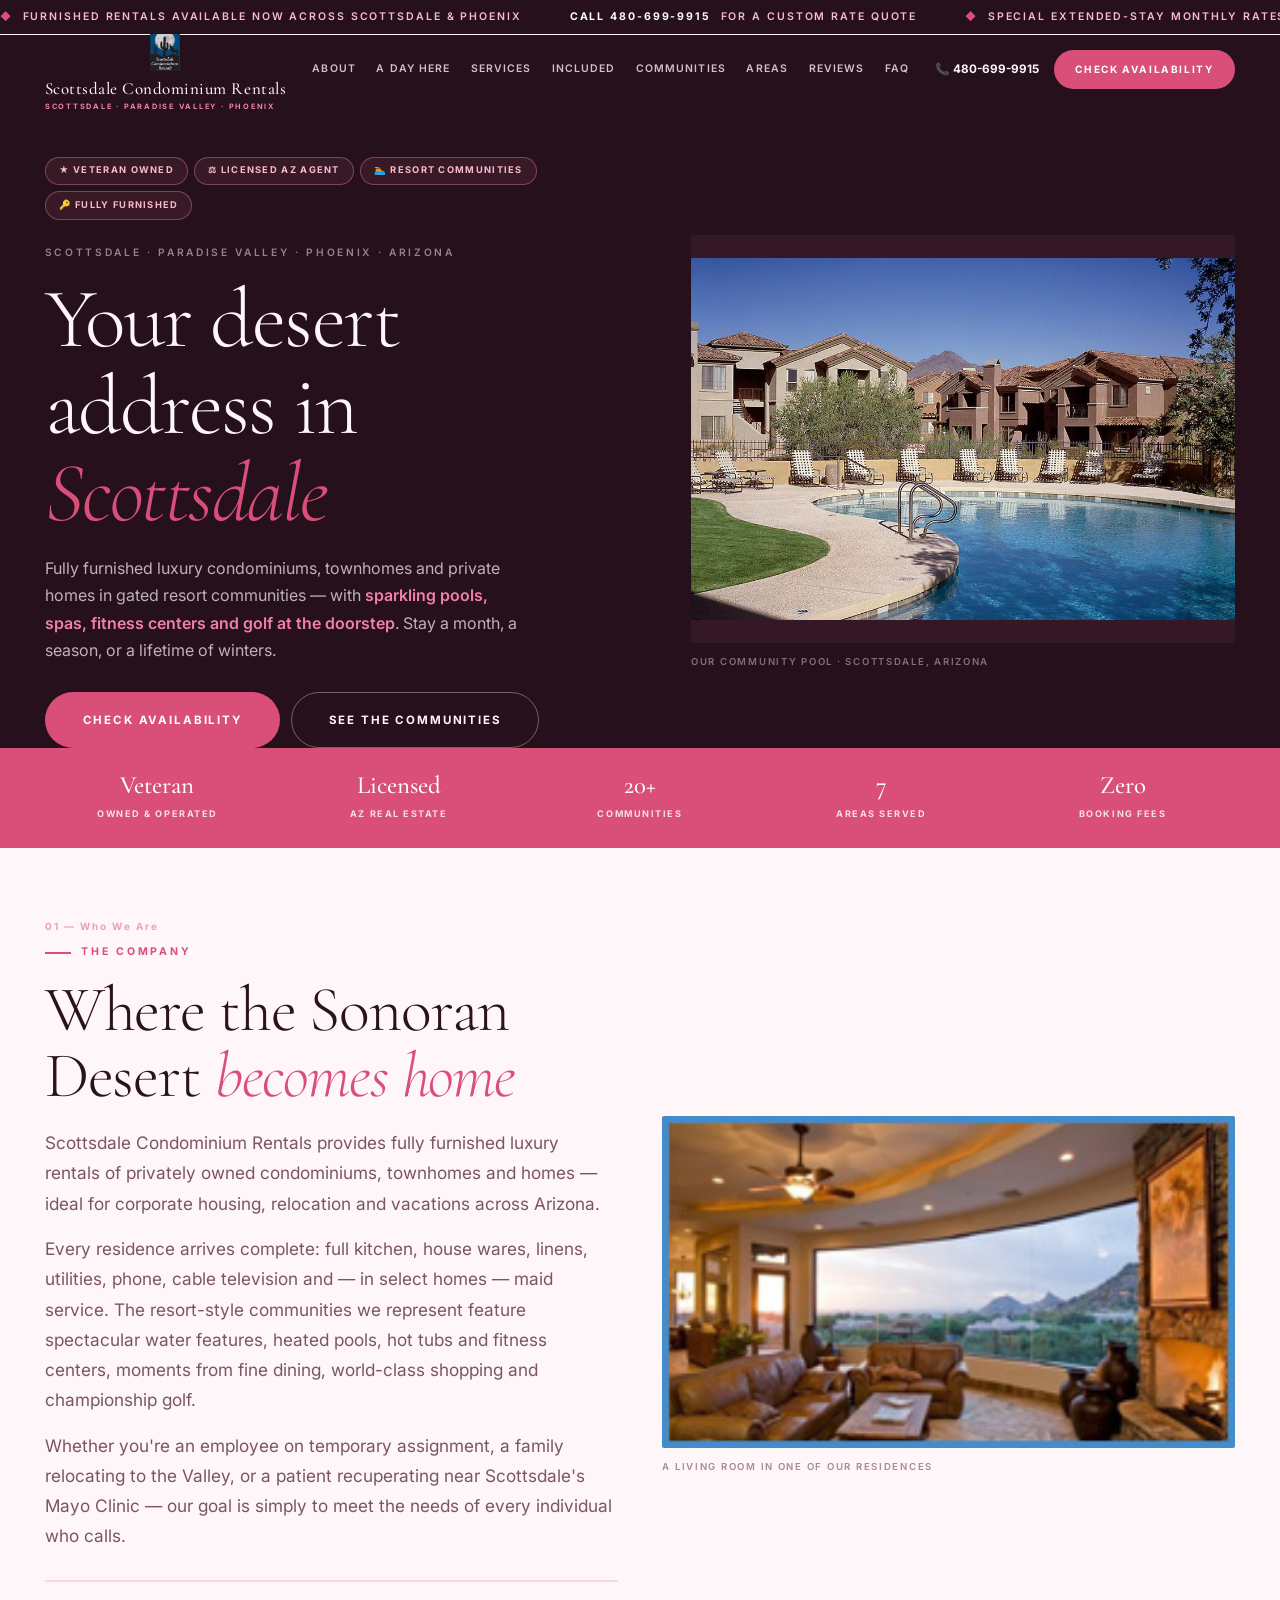
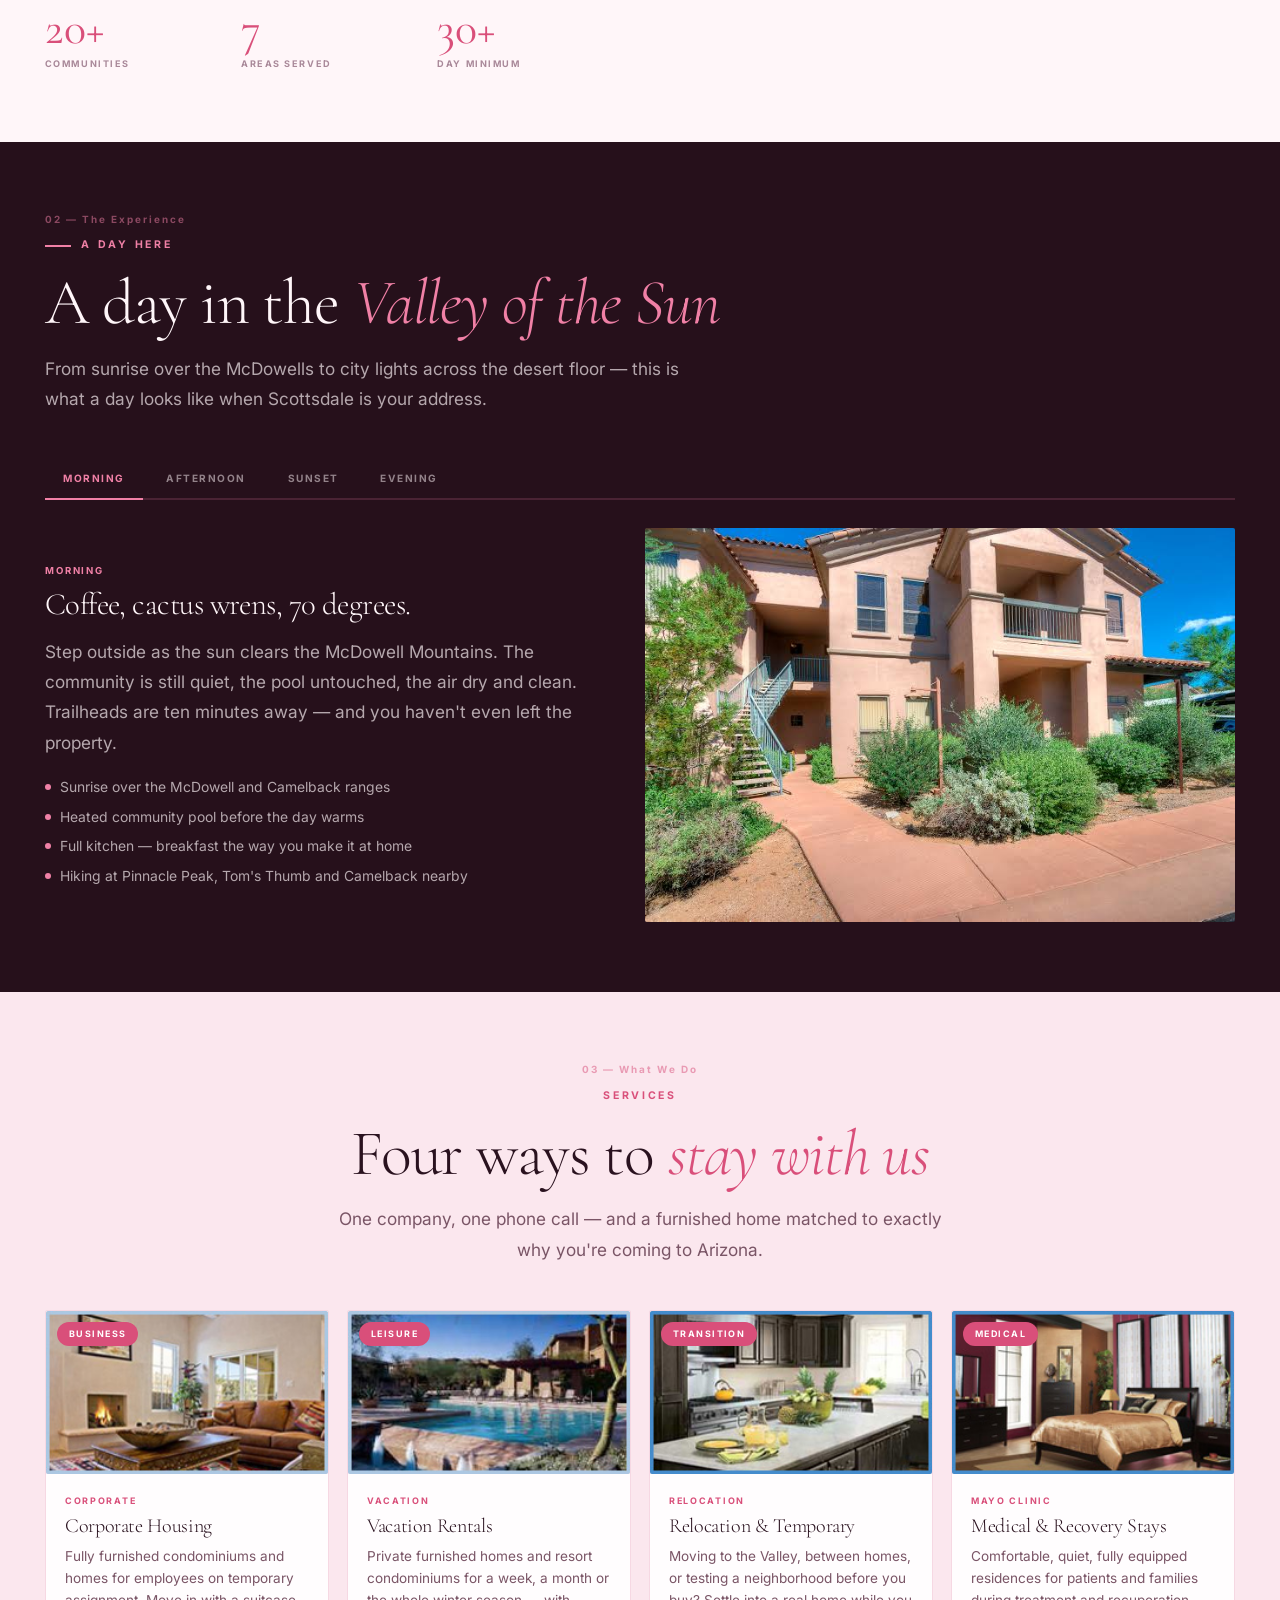
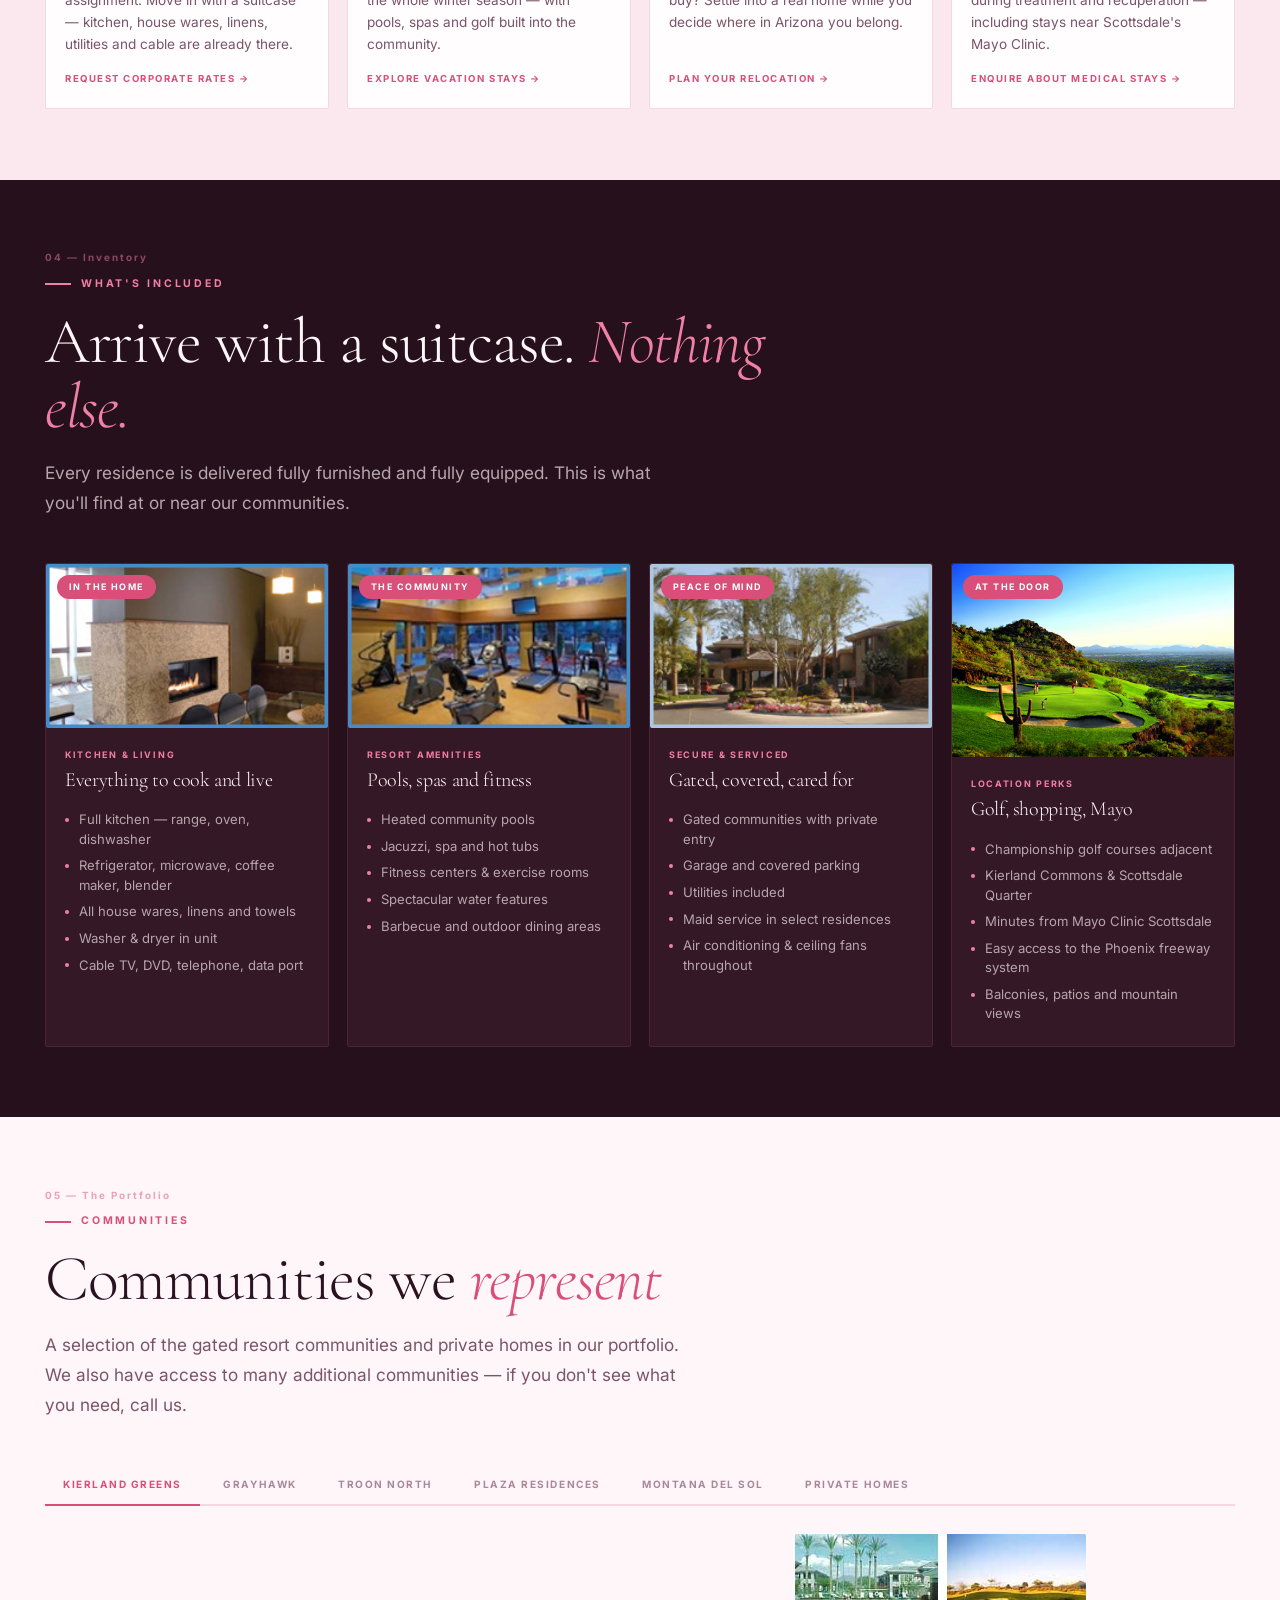
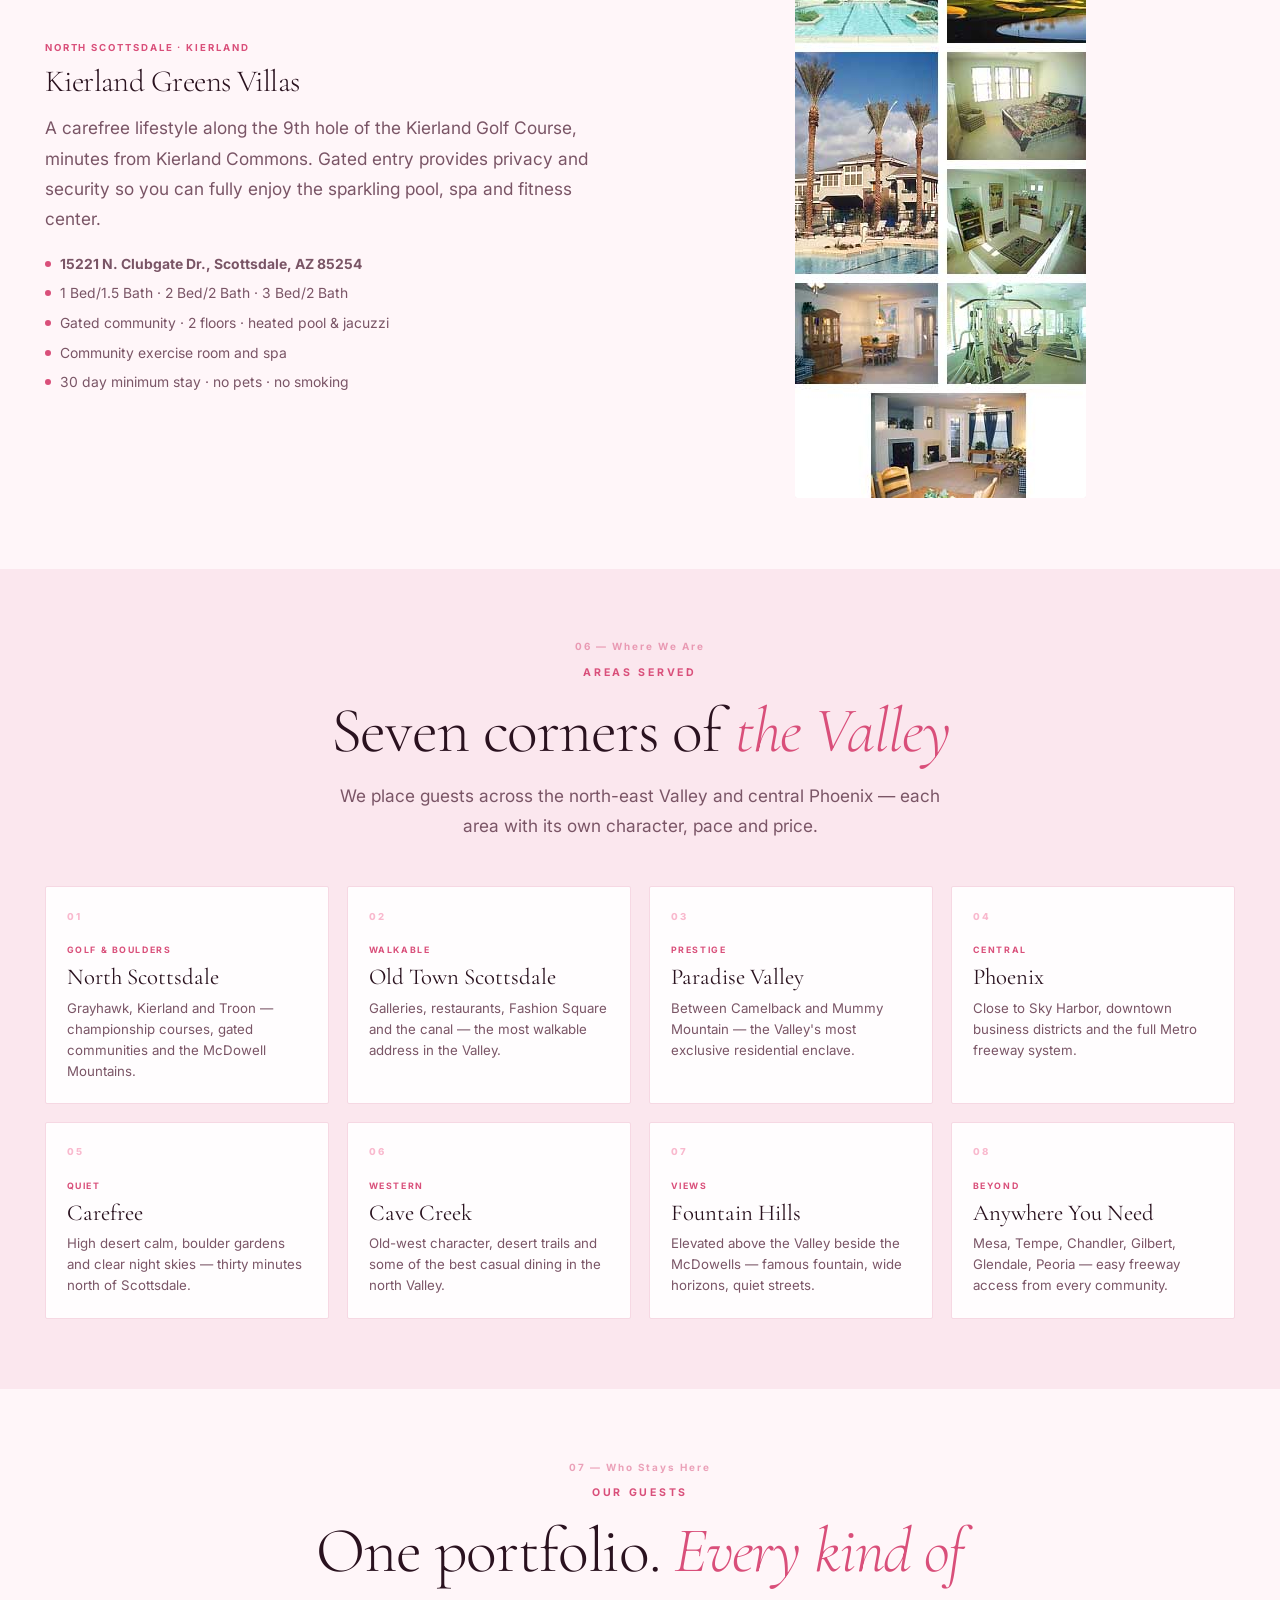
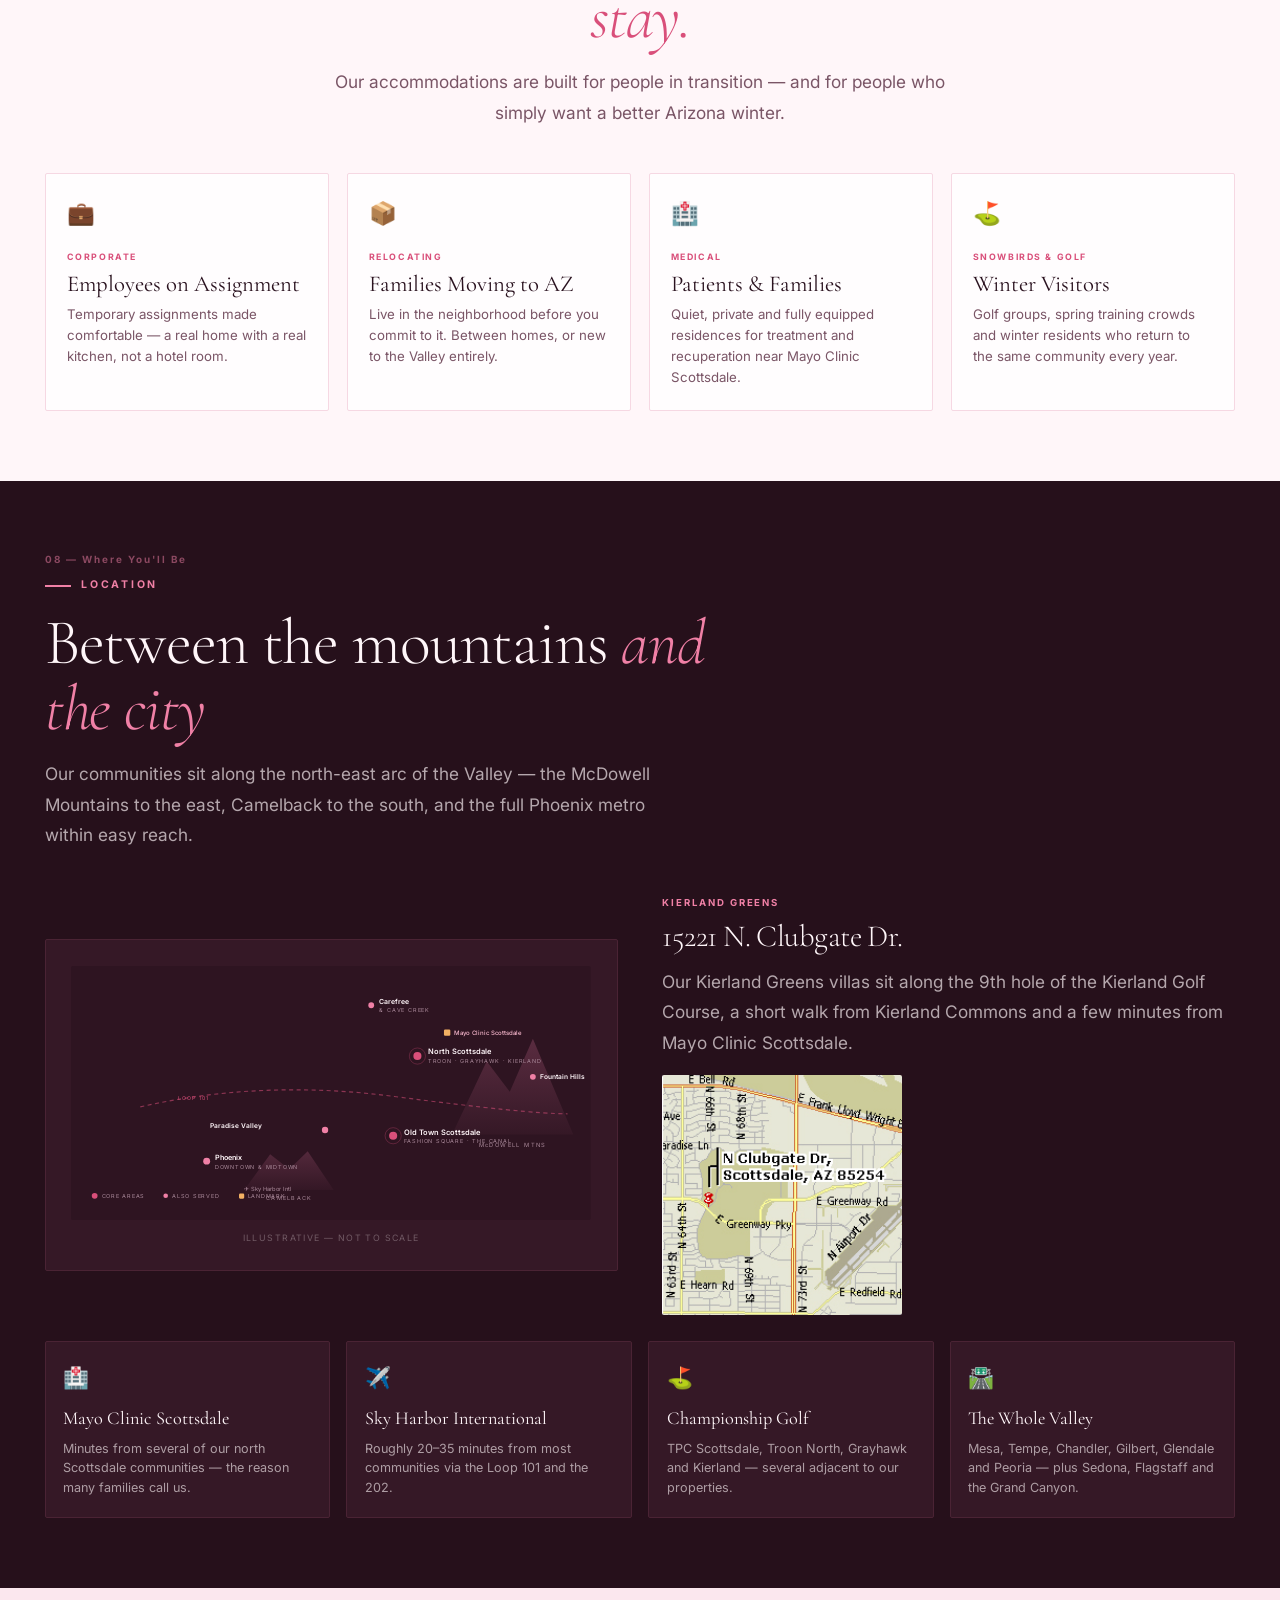
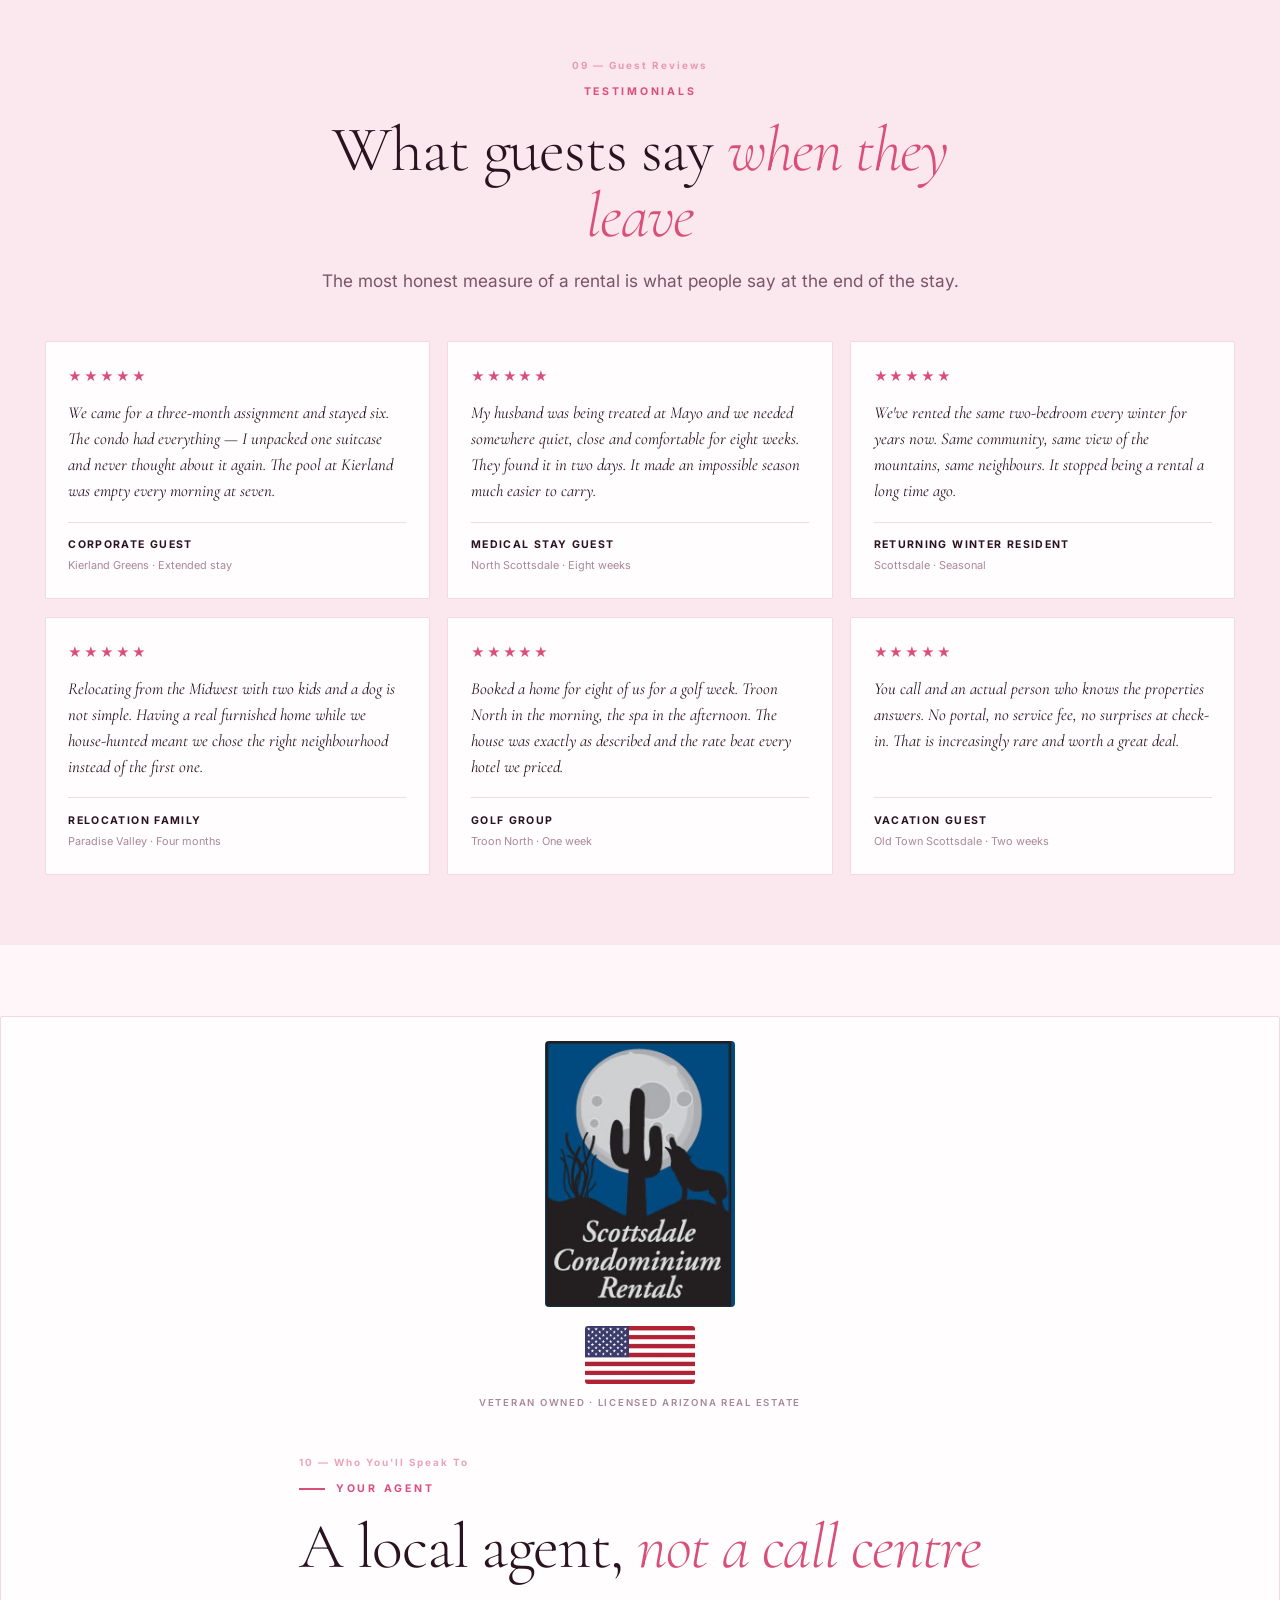
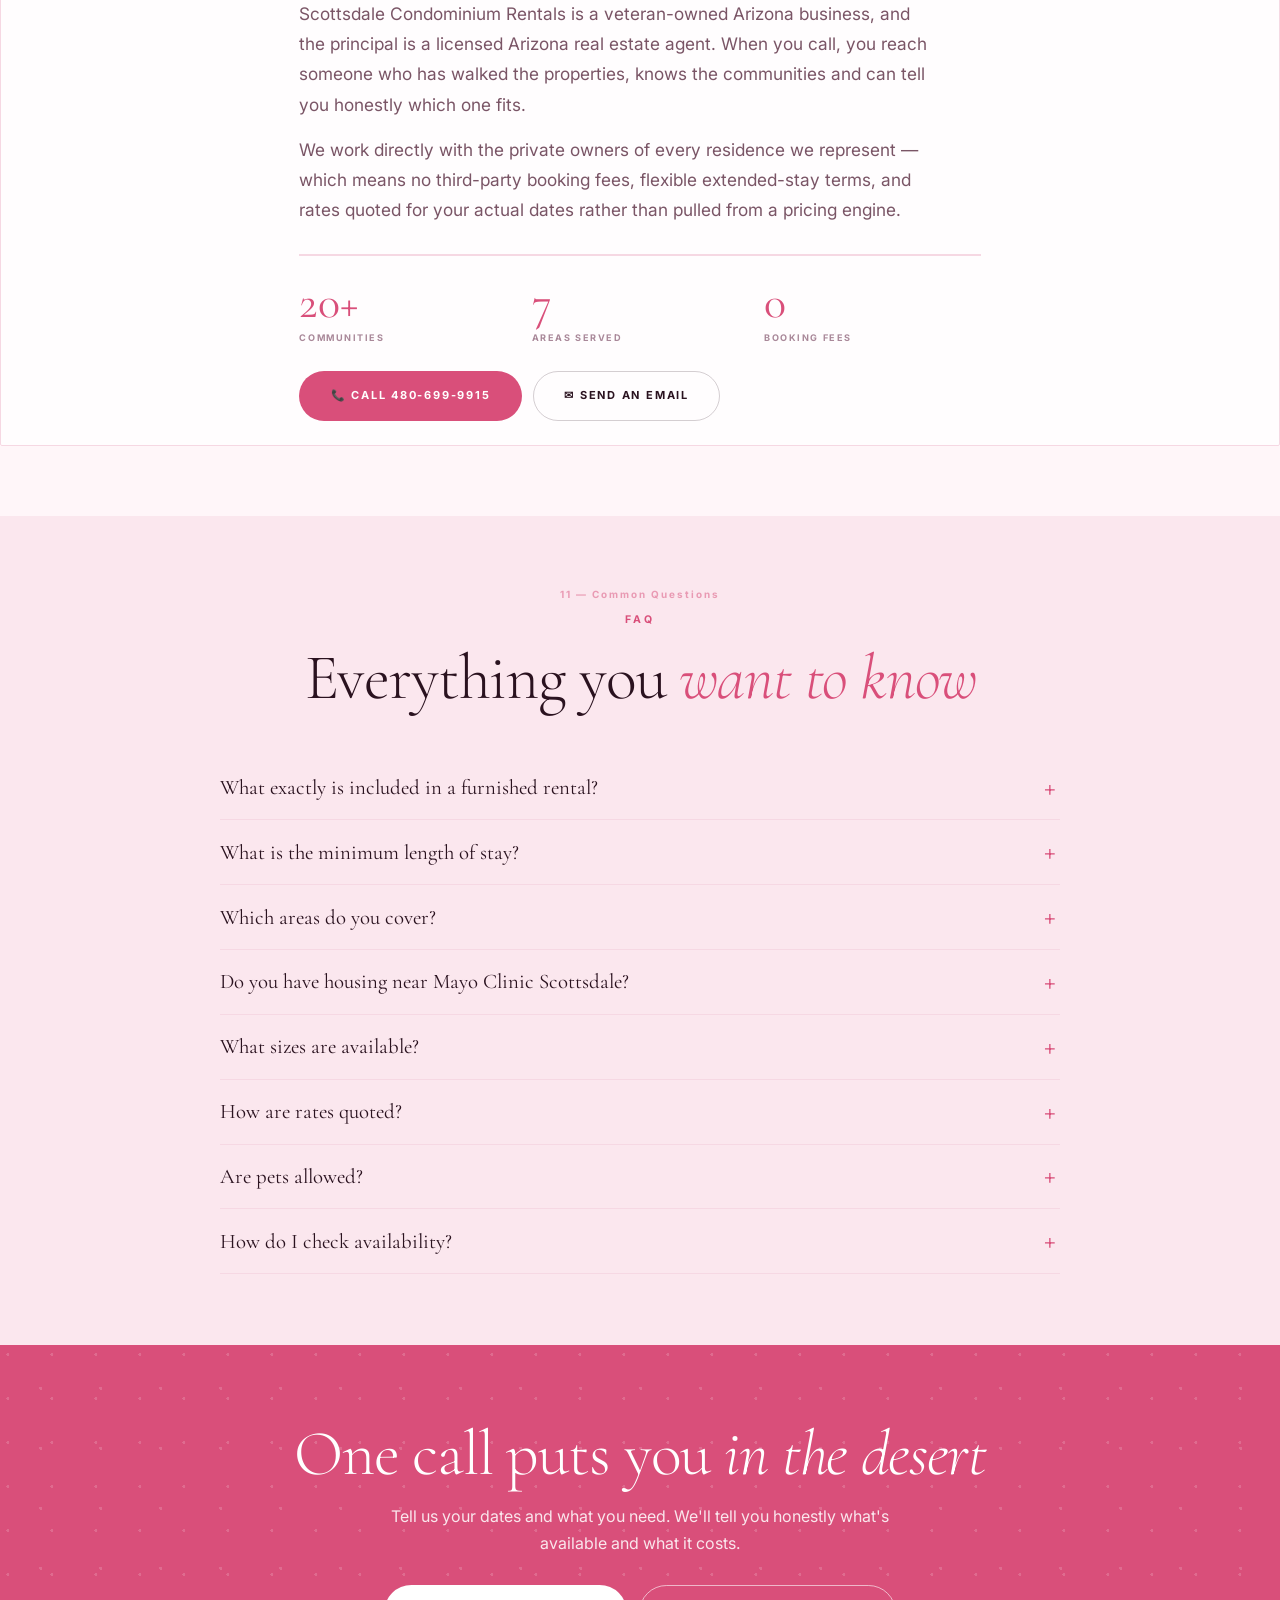
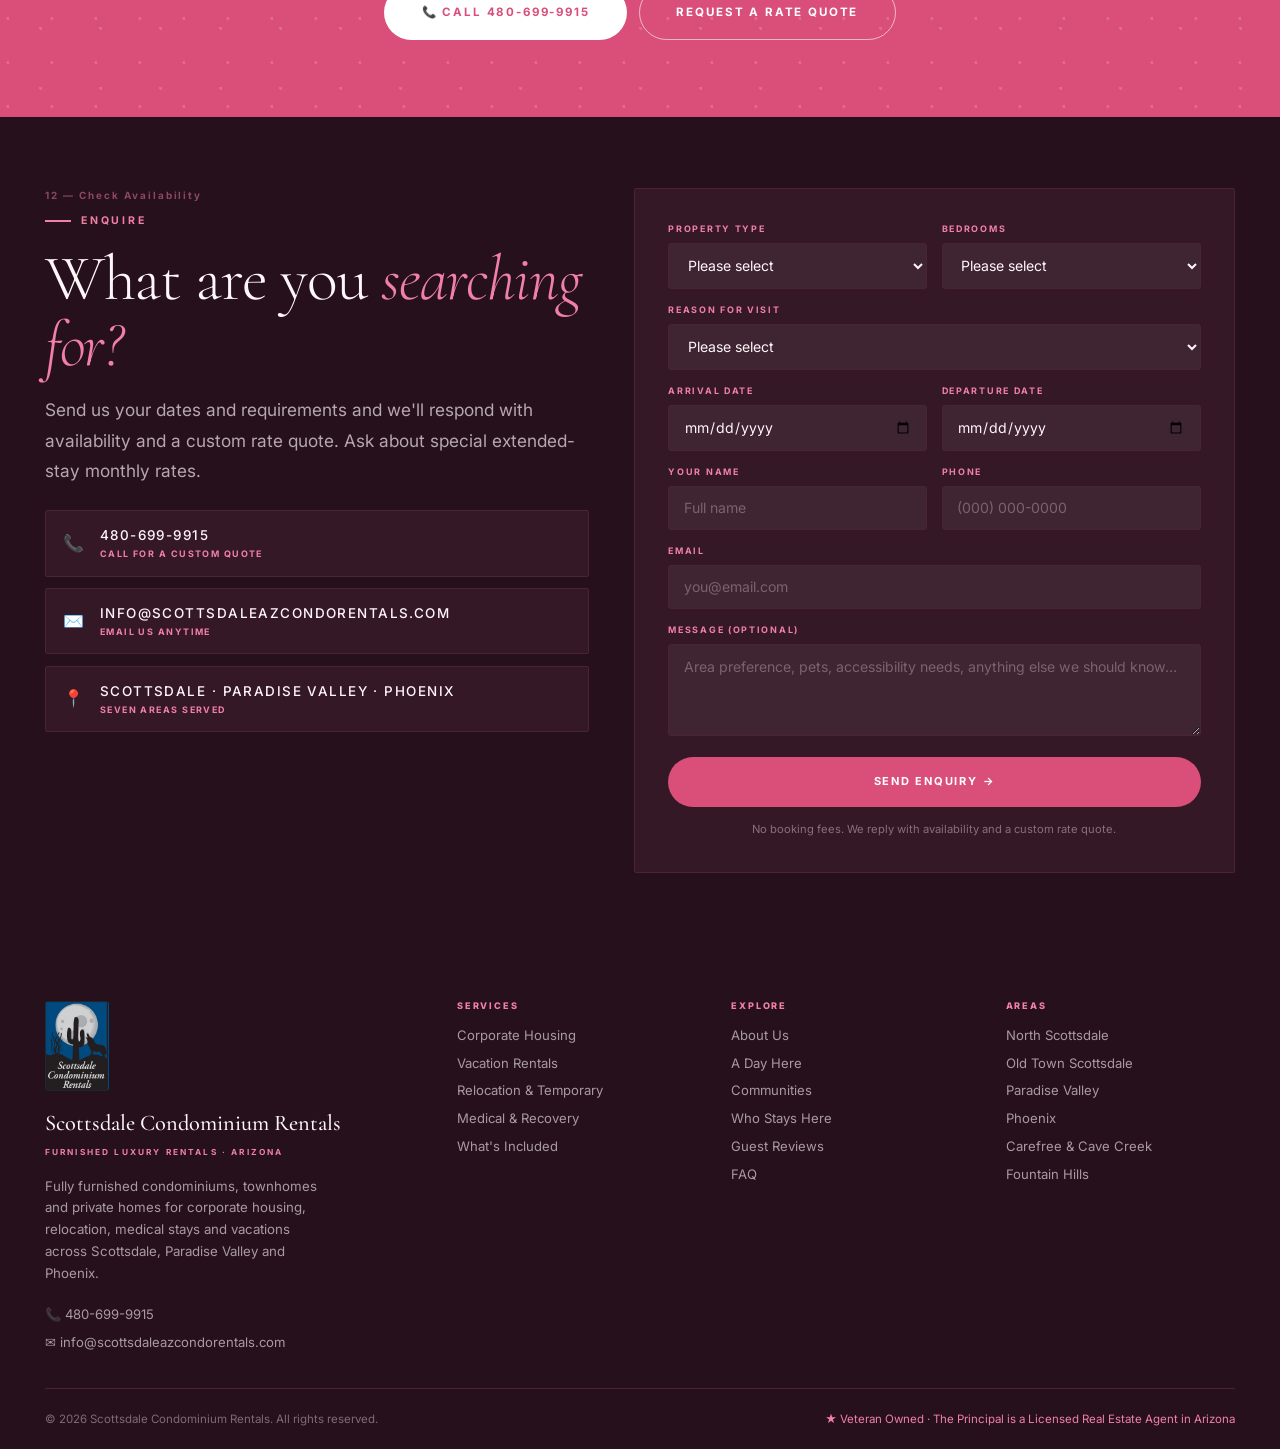
==== commit 12142e30: "feat: authentic imagery only — client website and Google Business Profile Removed every stock photog" ====
--- a/index.html
+++ b/index.html
@@ -9,13 +9,14 @@
 <meta property="og:type" content="website">
 <meta property="og:title" content="Scottsdale Condominium Rentals — Furnished Luxury Rentals in Arizona">
 <meta property="og:description" content="Fully furnished condominiums, townhomes and homes for corporate housing, relocation and vacations across Scottsdale, Paradise Valley and Phoenix.">
-<meta property="og:image" content="assets/img/hero.jpg">
+<meta property="og:image" content="assets/img/hero-pool-community.jpg">
+<link rel="icon" href="assets/img/logo.jpg">
 <meta name="theme-color" content="#26101B">
 
 <link rel="preconnect" href="https://fonts.googleapis.com">
 <link rel="preconnect" href="https://fonts.gstatic.com" crossorigin>
 <link href="https://fonts.googleapis.com/css2?family=Cormorant+Garamond:ital,wght@0,300;0,400;0,500;1,300;1,400&family=Inter:wght@300;400;500;600;700;800&display=swap" rel="stylesheet">
-<link rel="stylesheet" href="assets/css/site.css?v=10">
+<link rel="stylesheet" href="assets/css/site.css?v=20">
 
 <script type="application/ld+json">
 {"@context":"https://schema.org","@type":"RealEstateAgent",
@@ -29,7 +30,6 @@
 </head>
 <body>
 
-<!-- ═══ TICKER ═══ -->
 <div class="ticker">
   <div class="ticker-in" id="ticker">
     <span><i>◆</i> Furnished rentals available now across Scottsdale &amp; Phoenix</span>
@@ -40,18 +40,20 @@
   </div>
 </div>
 
-<!-- ═══ NAV ═══ -->
 <header class="nav" id="nav">
   <div class="wrap nav-in">
-    <a href="#top" class="brand">
-      <b>Scottsdale Condominium Rentals</b>
-      <small>Scottsdale · Paradise Valley · Phoenix</small>
+    <a href="#top" class="brand brand-row">
+      <img src="assets/img/logo.jpg" alt="Scottsdale Condominium Rentals logo" class="brand-mark">
+      <span style="display:flex;flex-direction:column;line-height:1;min-width:0">
+        <b>Scottsdale Condominium Rentals</b>
+        <small>Scottsdale · Paradise Valley · Phoenix</small>
+      </span>
     </a>
     <nav class="nav-links">
       <a href="#about">About</a>
+      <a href="#day">A Day Here</a>
       <a href="#services">Services</a>
       <a href="#included">Included</a>
-      <a href="#gallery">Gallery</a>
       <a href="#properties">Communities</a>
       <a href="#areas">Areas</a>
       <a href="#reviews">Reviews</a>
@@ -66,15 +68,9 @@
 </header>
 
 <div class="mnav" id="mnav">
-  <a href="#about">About</a>
-  <a href="#services">Services</a>
-  <a href="#included">Included</a>
-  <a href="#gallery">Gallery</a>
-  <a href="#properties">Communities</a>
-  <a href="#areas">Areas</a>
-  <a href="#stays">Who Stays</a>
-  <a href="#reviews">Reviews</a>
-  <a href="#faq">FAQ</a>
+  <a href="#about">About</a><a href="#day">A Day Here</a><a href="#services">Services</a>
+  <a href="#included">Included</a><a href="#properties">Communities</a><a href="#areas">Areas</a>
+  <a href="#stays">Who Stays</a><a href="#reviews">Reviews</a><a href="#faq">FAQ</a>
   <a href="#enquire" class="btn btn-p js-pop">Check Availability</a>
   <a href="tel:+14806999915" class="mnav-tel">480-699-9915</a>
 </div>
@@ -96,25 +92,16 @@
       </p>
       <div class="hero-btns rv rv-d3">
         <a href="#enquire" class="btn btn-p btn-lg js-pop">Check Availability</a>
-        <a href="#gallery" class="btn btn-o btn-lg">Explore the Properties</a>
+        <a href="#properties" class="btn btn-o btn-lg">See the Communities</a>
       </div>
     </div>
     <div class="hero-photo rv rv-d2">
-      <div class="ph"><img src="assets/img/hero.jpg" alt="Sonoran Desert landscape with saguaro cactus silhouetted at sunset near Scottsdale, Arizona" fetchpriority="high"></div>
-      <p class="hero-cap">The Sonoran Desert · Scottsdale, Arizona</p>
-    </div>
-  </div>
-  <div class="wrap">
-    <div class="hero-strip rv rv-d3">
-      <div class="ph"><img src="assets/img/gal-01.jpg" alt="Resort-style swimming pool at a furnished Scottsdale condominium community" loading="lazy"></div>
-      <div class="ph"><img src="assets/img/gal-02.jpg" alt="Southwestern condominium exterior with desert landscaping" loading="lazy"></div>
-      <div class="ph"><img src="assets/img/gal-03.jpg" alt="Furnished living room with sofa and coffee table" loading="lazy"></div>
-      <div class="ph"><img src="assets/img/gal-04.jpg" alt="Open-plan living and kitchen area in a furnished rental" loading="lazy"></div>
-    </div>
-  </div>
-</section>
-
-<!-- ═══ STAT BAR ═══ -->
+      <div class="ph ph-gbp"><img src="assets/img/hero-pool-community.jpg" alt="Resort pool and condominium buildings with desert mountains beyond, Scottsdale Condominium Rentals" fetchpriority="high"></div>
+      <p class="hero-cap">Our community pool · Scottsdale, Arizona</p>
+    </div>
+  </div>
+</section>
+
 <section class="statbar">
   <div class="wrap statbar-g">
     <div><b>Veteran</b><span>Owned &amp; Operated</span></div>
@@ -155,7 +142,8 @@
       </div>
     </div>
     <div class="rv rv-d2">
-      <div class="ph"><img src="assets/img/about.jpg" alt="Sunlit community patio and water feature at a furnished Scottsdale condominium" loading="lazy"></div>
+      <div class="ph ph-thumb"><img src="assets/img/int-living-view.jpg" alt="Furnished living room with a fireplace and panoramic mountain views" loading="lazy"></div>
+      <p class="hero-cap" style="color:var(--txt-lt)">A living room in one of our residences</p>
     </div>
   </div>
 </section>
@@ -180,7 +168,7 @@
       <div>
         <p class="panel-meta">Morning</p>
         <h3>Coffee, cactus wrens, 70 degrees.</h3>
-        <p class="lead lt" style="margin-top:.9rem">Step onto your balcony as the sun clears the McDowell Mountains. The community is still quiet, the pool untouched, the air dry and clean. Trailheads are ten minutes away — and you haven't even left the property.</p>
+        <p class="lead lt" style="margin-top:.9rem">Step outside as the sun clears the McDowell Mountains. The community is still quiet, the pool untouched, the air dry and clean. Trailheads are ten minutes away — and you haven't even left the property.</p>
         <ul class="ticks">
           <li>Sunrise over the McDowell and Camelback ranges</li>
           <li>Heated community pool before the day warms</li>
@@ -188,7 +176,7 @@
           <li>Hiking at Pinnacle Peak, Tom's Thumb and Camelback nearby</li>
         </ul>
       </div>
-      <div class="ph"><img src="assets/img/day-morning.jpg" alt="Saguaro cacti on a rocky desert hillside at sunrise" loading="lazy"></div>
+      <div class="ph ph-gbp"><img src="assets/img/condo-exterior.jpg" alt="Condominium exterior with mature desert landscaping in morning light" loading="lazy"></div>
     </div></div>
 
     <div class="panel" id="d2"><div class="panel-grid">
@@ -203,7 +191,7 @@
           <li>Old Town galleries, spas and the Arizona Canal</li>
         </ul>
       </div>
-      <div class="ph"><img src="assets/img/day-afternoon.jpg" alt="Desert golf course green with saguaro cactus and Valley views" loading="lazy"></div>
+      <div class="ph ph-band"><img src="assets/img/band-golf-fairway.jpg" alt="Desert golf fairway lined with saguaro cactus" loading="lazy"></div>
     </div></div>
 
     <div class="panel" id="d3"><div class="panel-grid">
@@ -218,7 +206,7 @@
           <li>Hot-air balloon flights over the north Valley</li>
         </ul>
       </div>
-      <div class="ph"><img src="assets/img/day-sunset.jpg" alt="Dramatic sunset sky over the Arizona desert" loading="lazy"></div>
+      <div class="ph ph-band"><img src="assets/img/band-dusk-home.jpg" alt="Desert home lit at dusk beneath a saguaro cactus and mountain ridge" loading="lazy"></div>
     </div></div>
 
     <div class="panel" id="d4"><div class="panel-grid">
@@ -233,7 +221,7 @@
           <li>City lights from the elevated north Valley communities</li>
         </ul>
       </div>
-      <div class="ph"><img src="assets/img/day-evening.jpg" alt="Phoenix Valley city lights at night seen from the desert foothills" loading="lazy"></div>
+      <div class="ph ph-city"><img src="assets/img/phoenix-night.jpg" alt="Phoenix skyline at night beneath a full moon" loading="lazy"></div>
     </div></div>
   </div>
 </section>
@@ -249,7 +237,7 @@
     </div>
     <div class="g4">
       <article class="card tilt rv">
-        <div class="ph"><span class="ph-tag">Business</span><img src="assets/img/svc-corporate.jpg" alt="Furnished living room in a Scottsdale corporate housing condominium" loading="lazy"></div>
+        <div class="ph ph-thumb"><span class="ph-tag">Business</span><img src="assets/img/int-living-fireplace.jpg" alt="Southwestern furnished living room with a lit fireplace" loading="lazy"></div>
         <div class="card-b">
           <span class="card-k">Corporate</span>
           <h3>Corporate Housing</h3>
@@ -258,7 +246,7 @@
         </div>
       </article>
       <article class="card tilt rv rv-d1">
-        <div class="ph"><span class="ph-tag">Leisure</span><img src="assets/img/svc-vacation.jpg" alt="Palm trees beside a resort swimming pool at an Arizona vacation rental" loading="lazy"></div>
+        <div class="ph ph-thumb"><span class="ph-tag">Leisure</span><img src="assets/img/pool-desert.jpg" alt="Resort swimming pool surrounded by desert landscaping and palms" loading="lazy"></div>
         <div class="card-b">
           <span class="card-k">Vacation</span>
           <h3>Vacation Rentals</h3>
@@ -267,7 +255,7 @@
         </div>
       </article>
       <article class="card tilt rv rv-d2">
-        <div class="ph"><span class="ph-tag">Transition</span><img src="assets/img/svc-relocation.jpg" alt="Dining table and chairs in a furnished Arizona relocation rental" loading="lazy"></div>
+        <div class="ph ph-thumb"><span class="ph-tag">Transition</span><img src="assets/img/int-kitchen.jpg" alt="Fully equipped kitchen with granite counters and dark cabinetry" loading="lazy"></div>
         <div class="card-b">
           <span class="card-k">Relocation</span>
           <h3>Relocation &amp; Temporary</h3>
@@ -276,7 +264,7 @@
         </div>
       </article>
       <article class="card tilt rv rv-d3">
-        <div class="ph"><span class="ph-tag">Medical</span><img src="assets/img/svc-medical.jpg" alt="Quiet furnished bedroom beside a window, suited to extended recovery stays" loading="lazy"></div>
+        <div class="ph ph-thumb"><span class="ph-tag">Medical</span><img src="assets/img/int-bedroom.jpg" alt="Furnished bedroom with dark wood furniture and warm bedding" loading="lazy"></div>
         <div class="card-b">
           <span class="card-k">Mayo Clinic</span>
           <h3>Medical &amp; Recovery Stays</h3>
@@ -299,7 +287,7 @@
     </div>
     <div class="g4">
       <article class="card ink tilt rv">
-        <div class="ph"><span class="ph-tag">In the home</span><img src="assets/img/inc-kitchen.jpg" alt="Fully equipped kitchen with counter seating in a furnished rental" loading="lazy"></div>
+        <div class="ph ph-thumb"><span class="ph-tag">In the home</span><img src="assets/img/int-dining-fireplace.jpg" alt="Modern fireplace and dining area inside a furnished residence" loading="lazy"></div>
         <div class="card-b">
           <span class="card-k">Kitchen &amp; Living</span>
           <h3>Everything to cook and live</h3>
@@ -313,7 +301,7 @@
         </div>
       </article>
       <article class="card ink tilt rv rv-d1">
-        <div class="ph"><span class="ph-tag">The community</span><img src="assets/img/inc-resort.jpg" alt="White lounge chairs beside an outdoor resort pool" loading="lazy"></div>
+        <div class="ph ph-thumb"><span class="ph-tag">The community</span><img src="assets/img/amenity-gym.jpg" alt="Community fitness centre with cardio equipment" loading="lazy"></div>
         <div class="card-b">
           <span class="card-k">Resort Amenities</span>
           <h3>Pools, spas and fitness</h3>
@@ -327,7 +315,7 @@
         </div>
       </article>
       <article class="card ink tilt rv rv-d2">
-        <div class="ph"><span class="ph-tag">Peace of mind</span><img src="assets/img/inc-secure.jpg" alt="Aerial view of a secure gated residential community" loading="lazy"></div>
+        <div class="ph ph-thumb"><span class="ph-tag">Peace of mind</span><img src="assets/img/community-entrance.jpg" alt="Landscaped gated entrance to a Scottsdale rental community" loading="lazy"></div>
         <div class="card-b">
           <span class="card-k">Secure &amp; Serviced</span>
           <h3>Gated, covered, cared for</h3>
@@ -341,7 +329,7 @@
         </div>
       </article>
       <article class="card ink tilt rv rv-d3">
-        <div class="ph"><span class="ph-tag">At the door</span><img src="assets/img/inc-location.jpg" alt="Green golf fairway beside water under a blue Arizona sky" loading="lazy"></div>
+        <div class="ph ph-golf"><span class="ph-tag">At the door</span><img src="assets/img/golf-green.jpg" alt="Desert golf green with saguaro cactus and Valley views" loading="lazy"></div>
         <div class="card-b">
           <span class="card-k">Location Perks</span>
           <h3>Golf, shopping, Mayo</h3>
@@ -358,57 +346,14 @@
   </div>
 </section>
 
-<!-- ═══ 05 GALLERY ═══ -->
-<section class="sec shell" id="gallery">
-  <div class="wrap">
-    <div class="head c rv">
-      <span class="idx">05 — Photo Gallery</span>
-      <p class="eyebrow c">The Portfolio</p>
-      <h2>Every corner of <em>the portfolio</em></h2>
-      <p class="lead">Interiors, kitchens, baths, pools and the desert that surrounds all of it. Click any photograph to enlarge.</p>
-    </div>
-    <div class="gal-filters rv">
-      <button class="gal-f on" data-f="all">All</button>
-      <button class="gal-f" data-f="living">Living &amp; Dining</button>
-      <button class="gal-f" data-f="kitchen">Kitchens</button>
-      <button class="gal-f" data-f="bed">Bedrooms</button>
-      <button class="gal-f" data-f="bath">Baths</button>
-      <button class="gal-f" data-f="pool">Pools &amp; Spa</button>
-      <button class="gal-f" data-f="fit">Fitness</button>
-      <button class="gal-f" data-f="desert">Desert</button>
-    </div>
-  </div>
-  <div class="wrap">
-    <div class="gal rv" id="gal">
-      <figure class="gi" data-c="living"><img src="assets/img/gal-05.jpg" alt="Chaise lounge beside a bright window in a furnished living room" loading="lazy"><figcaption class="gi-cap"><span>Living</span><b>Light-filled interiors</b></figcaption></figure>
-      <figure class="gi" data-c="kitchen"><img src="assets/img/gal-06.jpg" alt="Kitchen with a large marble island and white cabinetry" loading="lazy"><figcaption class="gi-cap"><span>Kitchen</span><b>Marble island</b></figcaption></figure>
-      <figure class="gi" data-c="kitchen"><img src="assets/img/gal-07.jpg" alt="Kitchen island with four bar stools" loading="lazy"><figcaption class="gi-cap"><span>Kitchen</span><b>Island seating</b></figcaption></figure>
-      <figure class="gi" data-c="kitchen"><img src="assets/img/gal-08.jpg" alt="Kitchen with marble counter tops and white cabinets" loading="lazy"><figcaption class="gi-cap"><span>Kitchen</span><b>Fully equipped</b></figcaption></figure>
-      <figure class="gi" data-c="bed"><img src="assets/img/gal-09.jpg" alt="Bed made with white linen and throw pillows" loading="lazy"><figcaption class="gi-cap"><span>Bedroom</span><b>Rest, fully made</b></figcaption></figure>
-      <figure class="gi" data-c="bed"><img src="assets/img/gal-10.jpg" alt="Bedroom with a black wooden nightstand and soft lighting" loading="lazy"><figcaption class="gi-cap"><span>Bedroom</span><b>Guest suite</b></figcaption></figure>
-      <figure class="gi" data-c="bed"><img src="assets/img/gal-11.jpg" alt="Bedroom with a wide view over the city" loading="lazy"><figcaption class="gi-cap"><span>Bedroom</span><b>Valley views</b></figcaption></figure>
-      <figure class="gi" data-c="bath"><img src="assets/img/gal-12.jpg" alt="Bathroom with twin sinks and a large mirror" loading="lazy"><figcaption class="gi-cap"><span>Bath</span><b>Dual vanities</b></figcaption></figure>
-      <figure class="gi" data-c="bath"><img src="assets/img/gal-13.jpg" alt="Bathroom finished in marble wall and floor tile" loading="lazy"><figcaption class="gi-cap"><span>Bath</span><b>Marble finishes</b></figcaption></figure>
-      <figure class="gi" data-c="bath"><img src="assets/img/gal-14.jpg" alt="Modern bathroom vanity with marble counter top" loading="lazy"><figcaption class="gi-cap"><span>Bath</span><b>Spa finishes</b></figcaption></figure>
-      <figure class="gi" data-c="living"><img src="assets/img/gal-15.jpg" alt="Modern dining room with table, chairs and pendant lighting" loading="lazy"><figcaption class="gi-cap"><span>Dining</span><b>Table for six</b></figcaption></figure>
-      <figure class="gi" data-c="pool"><img src="assets/img/gal-16.jpg" alt="Wooden lounge chairs beside a resort swimming pool" loading="lazy"><figcaption class="gi-cap"><span>Poolside</span><b>Afternoons here</b></figcaption></figure>
-      <figure class="gi" data-c="pool"><img src="assets/img/gal-17.jpg" alt="Illuminated swimming pool at night in front of a residence" loading="lazy"><figcaption class="gi-cap"><span>Poolside</span><b>After dark</b></figcaption></figure>
-      <figure class="gi" data-c="pool"><img src="assets/img/gal-18.jpg" alt="Outdoor hot tub on a timber deck" loading="lazy"><figcaption class="gi-cap"><span>Spa</span><b>Year-round spas</b></figcaption></figure>
-      <figure class="gi" data-c="fit"><img src="assets/img/gal-19.jpg" alt="Community fitness centre with cardio equipment" loading="lazy"><figcaption class="gi-cap"><span>Fitness</span><b>Community gym</b></figcaption></figure>
-      <figure class="gi" data-c="desert"><img src="assets/img/gal-20.jpg" alt="Giant saguaro cactus standing in the Sonoran Desert" loading="lazy"><figcaption class="gi-cap"><span>Sonoran Desert</span><b>Giant saguaro</b></figcaption></figure>
-      <figure class="gi" data-c="desert"><img src="assets/img/gal-21.jpg" alt="Hot air balloon floating over the Sonoran Desert at dawn" loading="lazy"><figcaption class="gi-cap"><span>Experiences</span><b>Balloons at dawn</b></figcaption></figure>
-    </div>
-  </div>
-</section>
-
-<!-- ═══ 06 COMMUNITIES ═══ -->
-<section class="sec dark" id="properties">
+<!-- ═══ 05 COMMUNITIES ═══ -->
+<section class="sec shell" id="properties">
   <div class="wrap">
     <div class="head rv">
-      <span class="idx">06 — The Portfolio</span>
-      <p class="eyebrow lt">Communities</p>
+      <span class="idx">05 — The Portfolio</span>
+      <p class="eyebrow">Communities</p>
       <h2>Communities we <em>represent</em></h2>
-      <p class="lead lt">A selection of the gated resort communities and private homes in our portfolio. We also have access to many additional communities — if you don't see what you need, call us.</p>
+      <p class="lead">A selection of the gated resort communities and private homes in our portfolio. We also have access to many additional communities — if you don't see what you need, call us.</p>
     </div>
     <div class="tabs rv" data-tabs="prop" role="tablist">
       <button class="tab on" data-panel="p1" role="tab">Kierland Greens</button>
@@ -423,7 +368,7 @@
       <div>
         <p class="panel-meta">North Scottsdale · Kierland</p>
         <h3>Kierland Greens Villas</h3>
-        <p class="lead lt" style="margin-top:.9rem">A carefree lifestyle along the 9th hole of the Kierland Golf Course, minutes from Kierland Commons. Gated entry provides privacy and security so you can fully enjoy the sparkling pool, spa and fitness center.</p>
+        <p class="lead" style="margin-top:.9rem">A carefree lifestyle along the 9th hole of the Kierland Golf Course, minutes from Kierland Commons. Gated entry provides privacy and security so you can fully enjoy the sparkling pool, spa and fitness center.</p>
         <ul class="ticks">
           <li><strong>15221 N. Clubgate Dr., Scottsdale, AZ 85254</strong></li>
           <li>1 Bed/1.5 Bath · 2 Bed/2 Bath · 3 Bed/2 Bath</li>
@@ -432,14 +377,14 @@
           <li>30 day minimum stay · no pets · no smoking</li>
         </ul>
       </div>
-      <div class="ph"><img src="assets/img/prop-kierland.jpg" alt="Photographs of the Kierland Greens condominium community" loading="lazy"></div>
+      <div class="ph ph-collage" style="max-width:320px;margin-inline:auto"><img src="assets/img/prop-kierland.jpg" alt="Photographs of the Kierland Greens condominium community — pool, golf course, interiors and fitness room" loading="lazy"></div>
     </div></div>
 
     <div class="panel" id="p2"><div class="panel-grid">
       <div>
         <p class="panel-meta">North Scottsdale · Grayhawk</p>
         <h3>Vintage at Grayhawk</h3>
-        <p class="lead lt" style="margin-top:.9rem">Condominiums and private homes within the celebrated Grayhawk master community — surrounded by two championship courses and a short drive from the Scottsdale Quarter and the 101.</p>
+        <p class="lead" style="margin-top:.9rem">Condominiums and private homes within the celebrated Grayhawk master community — surrounded by two championship courses and a short drive from the Scottsdale Quarter and the 101.</p>
         <ul class="ticks">
           <li>Grayhawk #1080 — 3 bed / 2 bath</li>
           <li>Grayhawk Home — sleeps 8–10</li>
@@ -448,14 +393,14 @@
           <li>Adjacent to Grayhawk Golf Club</li>
         </ul>
       </div>
-      <div class="ph"><img src="assets/img/prop-grayhawk.jpg" alt="Aerial view of a large resort pool at a golf community" loading="lazy"></div>
+      <div class="ph ph-band"><img src="assets/img/band-water-feature.jpg" alt="Community water feature with boulders, fountains and palms" loading="lazy"></div>
     </div></div>
 
     <div class="panel" id="p3"><div class="panel-grid">
       <div>
         <p class="panel-meta">North Scottsdale · Troon</p>
         <h3>Troon North</h3>
-        <p class="lead lt" style="margin-top:.9rem">Set among granite boulders and saguaro at the foot of Pinnacle Peak — the most dramatic desert setting in the portfolio, and one of the finest golf addresses in the United States.</p>
+        <p class="lead" style="margin-top:.9rem">Set among granite boulders and saguaro at the foot of Pinnacle Peak — the most dramatic desert setting in the portfolio, and one of the finest golf addresses in the United States.</p>
         <ul class="ticks">
           <li>Troon Home — 3 bedrooms, 3 bathrooms + office</li>
           <li>Troon North Golf Casita — sleeps 6–8</li>
@@ -464,14 +409,14 @@
           <li>Boulder-set architecture with mountain views</li>
         </ul>
       </div>
-      <div class="ph"><img src="assets/img/prop-troon.jpg" alt="Desert homes at sunset in the North Scottsdale foothills" loading="lazy"></div>
+      <div class="ph ph-band"><img src="assets/img/band-desert-estate.jpg" alt="Desert residence among boulders and saguaro at dusk" loading="lazy"></div>
     </div></div>
 
     <div class="panel" id="p4"><div class="panel-grid">
       <div>
         <p class="panel-meta">Old Town Scottsdale</p>
         <h3>Plaza Residences</h3>
-        <p class="lead lt" style="margin-top:.9rem">Walkable Old Town living — galleries, restaurants, the Arizona Canal and Scottsdale Fashion Square at your doorstep. Ideal for shorter corporate assignments in the heart of the city.</p>
+        <p class="lead" style="margin-top:.9rem">Walkable Old Town living — galleries, restaurants, the Arizona Canal and Scottsdale Fashion Square at your doorstep. Ideal for shorter corporate assignments in the heart of the city.</p>
         <ul class="ticks">
           <li>Unit 1054 · 1 bed / 1 bath</li>
           <li>Unit 1125 · 1 bed / 1 bath</li>
@@ -480,14 +425,14 @@
           <li>Secure building with covered parking</li>
         </ul>
       </div>
-      <div class="ph"><img src="assets/img/prop-plaza.jpg" alt="Cream-coloured building courtyard lit with string lights at dusk" loading="lazy"></div>
+      <div class="ph ph-thumb"><img src="assets/img/condo-balconies.jpg" alt="Multi-level condominium building with planted balconies" loading="lazy"></div>
     </div></div>
 
     <div class="panel" id="p5"><div class="panel-grid">
       <div>
         <p class="panel-meta">Scottsdale &amp; Phoenix</p>
         <h3>Montana del Sol &amp; more</h3>
-        <p class="lead lt" style="margin-top:.9rem">Comfortable two-bedroom condominiums across several established Valley communities — our most requested configuration for relocating families and extended corporate stays.</p>
+        <p class="lead" style="margin-top:.9rem">Comfortable two-bedroom condominiums across several established Valley communities — our most requested configuration for relocating families and extended corporate stays.</p>
         <ul class="ticks">
           <li>Montana del Sol #112 &amp; #202 — 2 bed / 2 bath</li>
           <li>Villa Antigua — 2 bed / 2 bath</li>
@@ -496,14 +441,14 @@
           <li>The Groves #2009 · Villa Rita · The Overlook</li>
         </ul>
       </div>
-      <div class="ph"><img src="assets/img/prop-montana.jpg" alt="Swimming pool with lounge chairs and palm trees at a condominium community" loading="lazy"></div>
+      <div class="ph ph-thumb"><img src="assets/img/pool-cabana.jpg" alt="Community pool with cabana and condominium buildings" loading="lazy"></div>
     </div></div>
 
     <div class="panel" id="p6"><div class="panel-grid">
       <div>
         <p class="panel-meta">Across the Valley</p>
         <h3>Private furnished homes</h3>
-        <p class="lead lt" style="margin-top:.9rem">For families and groups who need more room — privately owned homes with pools, garages and full yards, in Scottsdale, Paradise Valley, Cave Creek and Fountain Hills.</p>
+        <p class="lead" style="margin-top:.9rem">For families and groups who need more room — privately owned homes with pools, garages and full yards, in Scottsdale, Paradise Valley, Cave Creek and Fountain Hills.</p>
         <ul class="ticks">
           <li>North Scottsdale Home · High Desert Village</li>
           <li>Signature at Scottsdale — 3 bed / 2 bath</li>
@@ -512,161 +457,103 @@
           <li>Studio through 4 bedroom configurations available</li>
         </ul>
       </div>
-      <div class="ph"><img src="assets/img/prop-homes.jpg" alt="Aerial view of a desert residential community in Arizona" loading="lazy"></div>
-    </div></div>
-  </div>
-</section>
-
-<!-- ═══ 07 AREAS ═══ -->
+      <div class="ph ph-band"><img src="assets/img/band-terrace.jpg" alt="Guests on a desert home terrace with saguaro and mountain views" loading="lazy"></div>
+    </div></div>
+  </div>
+</section>
+
+<!-- ═══ 06 AREAS ═══ -->
 <section class="sec blush" id="areas">
   <div class="wrap">
     <div class="head c rv">
-      <span class="idx">07 — Where We Are</span>
+      <span class="idx">06 — Where We Are</span>
       <p class="eyebrow c">Areas Served</p>
       <h2>Seven corners of <em>the Valley</em></h2>
       <p class="lead">We place guests across the north-east Valley and central Phoenix — each area with its own character, pace and price.</p>
     </div>
     <div class="g4">
-      <a href="#enquire" class="area tilt rv js-pop">
-        <div class="ph"><img src="assets/img/area-north.jpg" alt="Golf course fairway with mountains beyond in North Scottsdale" loading="lazy"></div>
-        <div class="area-b"><span>Golf &amp; Boulders</span><b>North Scottsdale</b><p>Grayhawk, Kierland and Troon — championship courses, gated communities and the McDowell Mountains.</p></div>
-      </a>
-      <a href="#enquire" class="area tilt rv rv-d1 js-pop">
-        <div class="ph"><img src="assets/img/area-oldtown.jpg" alt="Sun setting over a street lined with palm trees" loading="lazy"></div>
-        <div class="area-b"><span>Walkable</span><b>Old Town Scottsdale</b><p>Galleries, restaurants, Fashion Square and the canal — the most walkable address in the Valley.</p></div>
-      </a>
-      <a href="#enquire" class="area tilt rv rv-d2 js-pop">
-        <div class="ph"><img src="assets/img/area-paradise.jpg" alt="Rocky desert mountain under a clear Arizona sky" loading="lazy"></div>
-        <div class="area-b"><span>Prestige</span><b>Paradise Valley</b><p>Between Camelback and Mummy Mountain — the Valley's most exclusive residential enclave.</p></div>
-      </a>
-      <a href="#enquire" class="area tilt rv rv-d3 js-pop">
-        <div class="ph"><img src="assets/img/area-phoenix.jpg" alt="Aerial view of the Phoenix cityscape with mountains behind" loading="lazy"></div>
-        <div class="area-b"><span>Central</span><b>Phoenix</b><p>Close to Sky Harbor, downtown business districts and the full Metro freeway system.</p></div>
-      </a>
-      <a href="#enquire" class="area tilt rv js-pop">
-        <div class="ph"><img src="assets/img/area-carefree.jpg" alt="Silhouette of a saguaro cactus at sunset" loading="lazy"></div>
-        <div class="area-b"><span>Quiet</span><b>Carefree</b><p>High desert calm, boulder gardens and clear night skies — thirty minutes north of Scottsdale.</p></div>
-      </a>
-      <a href="#enquire" class="area tilt rv rv-d1 js-pop">
-        <div class="ph"><img src="assets/img/area-cavecreek.jpg" alt="Desert landscape with mountains in the distance" loading="lazy"></div>
-        <div class="area-b"><span>Western</span><b>Cave Creek</b><p>Old-west character, desert trails and some of the best casual dining in the north Valley.</p></div>
-      </a>
-      <a href="#enquire" class="area tilt rv rv-d2 js-pop">
-        <div class="ph"><img src="assets/img/area-fountain.jpg" alt="View of a valley town and mountains from a hillside" loading="lazy"></div>
-        <div class="area-b"><span>Views</span><b>Fountain Hills</b><p>Elevated above the Valley beside the McDowells — famous fountain, wide horizons, quiet streets.</p></div>
-      </a>
-      <a href="#enquire" class="area tilt rv rv-d3 js-pop">
-        <div class="ph"><img src="assets/img/area-beyond.jpg" alt="City buildings silhouetted against an Arizona sunset" loading="lazy"></div>
-        <div class="area-b"><span>Beyond</span><b>Anywhere You Need</b><p>Mesa, Tempe, Chandler, Gilbert, Glendale, Peoria — easy freeway access from every community.</p></div>
-      </a>
-    </div>
-  </div>
-</section>
-
-<!-- ═══ 08 WHO STAYS ═══ -->
+      <a href="#enquire" class="tcard tilt rv js-pop"><span class="n">01</span><span class="k">Golf &amp; Boulders</span><b>North Scottsdale</b><p>Grayhawk, Kierland and Troon — championship courses, gated communities and the McDowell Mountains.</p></a>
+      <a href="#enquire" class="tcard tilt rv rv-d1 js-pop"><span class="n">02</span><span class="k">Walkable</span><b>Old Town Scottsdale</b><p>Galleries, restaurants, Fashion Square and the canal — the most walkable address in the Valley.</p></a>
+      <a href="#enquire" class="tcard tilt rv rv-d2 js-pop"><span class="n">03</span><span class="k">Prestige</span><b>Paradise Valley</b><p>Between Camelback and Mummy Mountain — the Valley's most exclusive residential enclave.</p></a>
+      <a href="#enquire" class="tcard tilt rv rv-d3 js-pop"><span class="n">04</span><span class="k">Central</span><b>Phoenix</b><p>Close to Sky Harbor, downtown business districts and the full Metro freeway system.</p></a>
+      <a href="#enquire" class="tcard tilt rv js-pop"><span class="n">05</span><span class="k">Quiet</span><b>Carefree</b><p>High desert calm, boulder gardens and clear night skies — thirty minutes north of Scottsdale.</p></a>
+      <a href="#enquire" class="tcard tilt rv rv-d1 js-pop"><span class="n">06</span><span class="k">Western</span><b>Cave Creek</b><p>Old-west character, desert trails and some of the best casual dining in the north Valley.</p></a>
+      <a href="#enquire" class="tcard tilt rv rv-d2 js-pop"><span class="n">07</span><span class="k">Views</span><b>Fountain Hills</b><p>Elevated above the Valley beside the McDowells — famous fountain, wide horizons, quiet streets.</p></a>
+      <a href="#enquire" class="tcard tilt rv rv-d3 js-pop"><span class="n">08</span><span class="k">Beyond</span><b>Anywhere You Need</b><p>Mesa, Tempe, Chandler, Gilbert, Glendale, Peoria — easy freeway access from every community.</p></a>
+    </div>
+  </div>
+</section>
+
+<!-- ═══ 07 WHO STAYS ═══ -->
 <section class="sec shell" id="stays">
   <div class="wrap">
     <div class="head c rv">
-      <span class="idx">08 — Who Stays Here</span>
+      <span class="idx">07 — Who Stays Here</span>
       <p class="eyebrow c">Our Guests</p>
       <h2>One portfolio. <em>Every kind of stay.</em></h2>
       <p class="lead">Our accommodations are built for people in transition — and for people who simply want a better Arizona winter.</p>
     </div>
     <div class="g4">
-      <article class="card tilt rv">
-        <div class="ph"><span class="ph-tag">Extended stay</span><img src="assets/img/who-corporate.jpg" alt="Pair of armchairs in a calm furnished sitting area" loading="lazy"></div>
-        <div class="card-b">
-          <span class="card-k">Corporate</span>
-          <h3>Employees on Assignment</h3>
-          <p>Temporary assignments made comfortable — a real home with a real kitchen, not a hotel room.</p>
-          <span class="card-link js-pop">Request corporate rates →</span>
-        </div>
-      </article>
-      <article class="card tilt rv rv-d1">
-        <div class="ph"><span class="ph-tag">Transition</span><img src="assets/img/who-family.jpg" alt="Family dining table and chairs in a furnished home" loading="lazy"></div>
-        <div class="card-b">
-          <span class="card-k">Relocating</span>
-          <h3>Families Moving to AZ</h3>
-          <p>Live in the neighborhood before you commit to it. Between homes, or new to the Valley entirely.</p>
-          <span class="card-link js-pop">Plan your relocation →</span>
-        </div>
-      </article>
-      <article class="card tilt rv rv-d2">
-        <div class="ph"><span class="ph-tag">Mayo Clinic</span><img src="assets/img/who-medical.jpg" alt="Wooden bed frame with white covers in a quiet bedroom" loading="lazy"></div>
-        <div class="card-b">
-          <span class="card-k">Medical</span>
-          <h3>Patients &amp; Families</h3>
-          <p>Quiet, private and fully equipped residences for treatment and recuperation near Mayo Clinic Scottsdale.</p>
-          <span class="card-link js-pop">Enquire about medical stays →</span>
-        </div>
-      </article>
-      <article class="card tilt rv rv-d3">
-        <div class="ph"><span class="ph-tag">Seasonal</span><img src="assets/img/who-golf.jpg" alt="Aerial view of a green golf course" loading="lazy"></div>
-        <div class="card-b">
-          <span class="card-k">Snowbirds &amp; Golf</span>
-          <h3>Winter Visitors</h3>
-          <p>Golf groups, spring training crowds and winter residents who return to the same community every year.</p>
-          <span class="card-link js-pop">Secure your season →</span>
-        </div>
-      </article>
-    </div>
-  </div>
-</section>
-
-<!-- ═══ 09 LOCATION ═══ -->
+      <a href="#enquire" class="tcard tilt rv js-pop"><span class="ic">💼</span><span class="k">Corporate</span><b>Employees on Assignment</b><p>Temporary assignments made comfortable — a real home with a real kitchen, not a hotel room.</p></a>
+      <a href="#enquire" class="tcard tilt rv rv-d1 js-pop"><span class="ic">📦</span><span class="k">Relocating</span><b>Families Moving to AZ</b><p>Live in the neighborhood before you commit to it. Between homes, or new to the Valley entirely.</p></a>
+      <a href="#enquire" class="tcard tilt rv rv-d2 js-pop"><span class="ic">🏥</span><span class="k">Medical</span><b>Patients &amp; Families</b><p>Quiet, private and fully equipped residences for treatment and recuperation near Mayo Clinic Scottsdale.</p></a>
+      <a href="#enquire" class="tcard tilt rv rv-d3 js-pop"><span class="ic">⛳</span><span class="k">Snowbirds &amp; Golf</span><b>Winter Visitors</b><p>Golf groups, spring training crowds and winter residents who return to the same community every year.</p></a>
+    </div>
+  </div>
+</section>
+
+<!-- ═══ 08 LOCATION ═══ -->
 <section class="sec dark" id="location">
   <div class="wrap">
     <div class="head rv">
-      <span class="idx">09 — Where You'll Be</span>
+      <span class="idx">08 — Where You'll Be</span>
       <p class="eyebrow lt">Location</p>
       <h2>Between the mountains <em>and the city</em></h2>
       <p class="lead lt">Our communities sit along the north-east arc of the Valley — the McDowell Mountains to the east, Camelback to the south, and the full Phoenix metro within easy reach.</p>
     </div>
 
-    <div class="map-wrap rv">
-      <svg viewBox="0 0 900 440" role="img" aria-label="Illustrative map of the Phoenix and Scottsdale metropolitan area showing the areas served">
-        <defs>
-          <linearGradient id="mtn" x1="0" y1="0" x2="0" y2="1">
-            <stop offset="0%" stop-color="#5A2C40"/><stop offset="100%" stop-color="#351826"/>
-          </linearGradient>
-        </defs>
-        <rect width="900" height="440" fill="#2E1421" rx="3"/>
-        <path d="M660 292 L720 165 L760 218 L800 126 L870 292 Z" fill="url(#mtn)"/>
-        <text x="765" y="313" fill="#A98899" font-family="Inter,sans-serif" font-size="10" letter-spacing="2.4" text-anchor="middle">McDOWELL MTNS</text>
-        <path d="M300 388 L345 326 L378 352 L410 321 L455 388 Z" fill="url(#mtn)" opacity=".85"/>
-        <text x="378" y="406" fill="#A98899" font-family="Inter,sans-serif" font-size="9.5" letter-spacing="2.2" text-anchor="middle">CAMELBACK</text>
-        <path d="M120 244 Q330 196 560 226 T860 256" stroke="#D94F7A" stroke-width="2" fill="none" opacity=".55" stroke-dasharray="7 6"/>
-        <text x="185" y="232" fill="#D94F7A" font-family="Inter,sans-serif" font-size="9" letter-spacing="2">LOOP 101</text>
-        <g font-family="Inter,sans-serif">
-          <circle cx="520" cy="68" r="5" fill="#F080A6"/>
-          <text x="534" y="65" fill="#FFF6F9" font-size="12" font-weight="600">Carefree</text>
-          <text x="534" y="80" fill="#A98899" font-size="9.5" letter-spacing="1.4">&amp; CAVE CREEK</text>
-          <circle cx="600" cy="156" r="7" fill="#D94F7A"/>
-          <circle cx="600" cy="156" r="14" fill="none" stroke="#D94F7A" stroke-width="1" opacity=".5"/>
-          <text x="618" y="153" fill="#FFF6F9" font-size="13" font-weight="600">North Scottsdale</text>
-          <text x="618" y="168" fill="#A98899" font-size="9.5" letter-spacing="1.4">TROON · GRAYHAWK · KIERLAND</text>
-          <circle cx="800" cy="192" r="5" fill="#F080A6"/>
-          <text x="812" y="196" fill="#FFF6F9" font-size="11.5" font-weight="600">Fountain Hills</text>
-          <circle cx="440" cy="284" r="5.5" fill="#F080A6"/>
-          <text x="330" y="281" fill="#FFF6F9" font-size="11.5" font-weight="600" text-anchor="end">Paradise Valley</text>
-          <circle cx="558" cy="294" r="7" fill="#D94F7A"/>
-          <circle cx="558" cy="294" r="14" fill="none" stroke="#D94F7A" stroke-width="1" opacity=".5"/>
-          <text x="576" y="292" fill="#FFF6F9" font-size="13" font-weight="600">Old Town Scottsdale</text>
-          <text x="576" y="307" fill="#A98899" font-size="9.5" letter-spacing="1.4">FASHION SQUARE · THE CANAL</text>
-          <rect x="646" y="110" width="11" height="11" fill="#F2B063" rx="2"/>
-          <text x="663" y="120" fill="#F9B9CE" font-size="10.5" font-weight="500">Mayo Clinic Scottsdale</text>
-          <circle cx="235" cy="338" r="6" fill="#F080A6"/>
-          <text x="249" y="336" fill="#FFF6F9" font-size="12.5" font-weight="600">Phoenix</text>
-          <text x="249" y="351" fill="#A98899" font-size="9.5" letter-spacing="1.4">DOWNTOWN &amp; MIDTOWN</text>
-          <text x="300" y="390" fill="#A98899" font-size="10">✈ Sky Harbor Intl</text>
-        </g>
-        <g font-family="Inter,sans-serif" transform="translate(36,398)">
-          <circle cx="5" cy="0" r="5" fill="#D94F7A"/><text x="17" y="4" fill="#A98899" font-size="9.5" letter-spacing="1.3">CORE AREAS</text>
-          <circle cx="128" cy="0" r="4" fill="#F080A6"/><text x="139" y="4" fill="#A98899" font-size="9.5" letter-spacing="1.3">ALSO SERVED</text>
-          <rect x="255" y="-4" width="9" height="9" fill="#F2B063" rx="2"/><text x="270" y="4" fill="#A98899" font-size="9.5" letter-spacing="1.3">LANDMARK</text>
-        </g>
-      </svg>
-      <p class="map-note">Illustrative — not to scale</p>
+    <div class="zig rv" style="align-items:center">
+      <div class="map-wrap">
+        <svg viewBox="0 0 900 440" role="img" aria-label="Illustrative map of the Phoenix and Scottsdale metropolitan area showing the areas served">
+          <defs><linearGradient id="mtn" x1="0" y1="0" x2="0" y2="1"><stop offset="0%" stop-color="#5A2C40"/><stop offset="100%" stop-color="#351826"/></linearGradient></defs>
+          <rect width="900" height="440" fill="#2E1421" rx="3"/>
+          <path d="M660 292 L720 165 L760 218 L800 126 L870 292 Z" fill="url(#mtn)"/>
+          <text x="765" y="313" fill="#A98899" font-family="Inter,sans-serif" font-size="10" letter-spacing="2.4" text-anchor="middle">McDOWELL MTNS</text>
+          <path d="M300 388 L345 326 L378 352 L410 321 L455 388 Z" fill="url(#mtn)" opacity=".85"/>
+          <text x="378" y="406" fill="#A98899" font-family="Inter,sans-serif" font-size="9.5" letter-spacing="2.2" text-anchor="middle">CAMELBACK</text>
+          <path d="M120 244 Q330 196 560 226 T860 256" stroke="#D94F7A" stroke-width="2" fill="none" opacity=".55" stroke-dasharray="7 6"/>
+          <text x="185" y="232" fill="#D94F7A" font-family="Inter,sans-serif" font-size="9" letter-spacing="2">LOOP 101</text>
+          <g font-family="Inter,sans-serif">
+            <circle cx="520" cy="68" r="5" fill="#F080A6"/>
+            <text x="534" y="65" fill="#FFF6F9" font-size="12" font-weight="600">Carefree</text>
+            <text x="534" y="80" fill="#A98899" font-size="9.5" letter-spacing="1.4">&amp; CAVE CREEK</text>
+            <circle cx="600" cy="156" r="7" fill="#D94F7A"/><circle cx="600" cy="156" r="14" fill="none" stroke="#D94F7A" stroke-width="1" opacity=".5"/>
+            <text x="618" y="153" fill="#FFF6F9" font-size="13" font-weight="600">North Scottsdale</text>
+            <text x="618" y="168" fill="#A98899" font-size="9.5" letter-spacing="1.4">TROON · GRAYHAWK · KIERLAND</text>
+            <circle cx="800" cy="192" r="5" fill="#F080A6"/><text x="812" y="196" fill="#FFF6F9" font-size="11.5" font-weight="600">Fountain Hills</text>
+            <circle cx="440" cy="284" r="5.5" fill="#F080A6"/><text x="330" y="281" fill="#FFF6F9" font-size="11.5" font-weight="600" text-anchor="end">Paradise Valley</text>
+            <circle cx="558" cy="294" r="7" fill="#D94F7A"/><circle cx="558" cy="294" r="14" fill="none" stroke="#D94F7A" stroke-width="1" opacity=".5"/>
+            <text x="576" y="292" fill="#FFF6F9" font-size="13" font-weight="600">Old Town Scottsdale</text>
+            <text x="576" y="307" fill="#A98899" font-size="9.5" letter-spacing="1.4">FASHION SQUARE · THE CANAL</text>
+            <rect x="646" y="110" width="11" height="11" fill="#F2B063" rx="2"/><text x="663" y="120" fill="#F9B9CE" font-size="10.5" font-weight="500">Mayo Clinic Scottsdale</text>
+            <circle cx="235" cy="338" r="6" fill="#F080A6"/><text x="249" y="336" fill="#FFF6F9" font-size="12.5" font-weight="600">Phoenix</text>
+            <text x="249" y="351" fill="#A98899" font-size="9.5" letter-spacing="1.4">DOWNTOWN &amp; MIDTOWN</text>
+            <text x="300" y="390" fill="#A98899" font-size="10">✈ Sky Harbor Intl</text>
+          </g>
+          <g font-family="Inter,sans-serif" transform="translate(36,398)">
+            <circle cx="5" cy="0" r="5" fill="#D94F7A"/><text x="17" y="4" fill="#A98899" font-size="9.5" letter-spacing="1.3">CORE AREAS</text>
+            <circle cx="128" cy="0" r="4" fill="#F080A6"/><text x="139" y="4" fill="#A98899" font-size="9.5" letter-spacing="1.3">ALSO SERVED</text>
+            <rect x="255" y="-4" width="9" height="9" fill="#F2B063" rx="2"/><text x="270" y="4" fill="#A98899" font-size="9.5" letter-spacing="1.3">LANDMARK</text>
+          </g>
+        </svg>
+        <p class="map-note">Illustrative — not to scale</p>
+      </div>
+      <div>
+        <p class="panel-meta">Kierland Greens</p>
+        <h3>15221 N. Clubgate Dr.</h3>
+        <p class="lead lt" style="margin-top:.8rem">Our Kierland Greens villas sit along the 9th hole of the Kierland Golf Course, a short walk from Kierland Commons and a few minutes from Mayo Clinic Scottsdale.</p>
+        <div class="ph ph-map" style="max-width:240px;margin-top:1.1rem"><img src="assets/img/kierland-map.jpg" alt="Locator map of the Kierland area of North Scottsdale" loading="lazy"></div>
+      </div>
     </div>
 
     <div class="map-info">
@@ -678,14 +565,14 @@
   </div>
 </section>
 
-<!-- ═══ 10 REVIEWS ═══
+<!-- ═══ 09 REVIEWS ═══
      NOTE FOR SITE OWNER: replace these six testimonials with genuine guest
      reviews before publishing. They are illustrative placeholders.
      ═══════════════════ -->
 <section class="sec blush" id="reviews">
   <div class="wrap">
     <div class="head c rv">
-      <span class="idx">10 — Guest Reviews</span>
+      <span class="idx">09 — Guest Reviews</span>
       <p class="eyebrow c">Testimonials</p>
       <h2>What guests say <em>when they leave</em></h2>
       <p class="lead">The most honest measure of a rental is what people say at the end of the stay.</p>
@@ -701,11 +588,11 @@
   </div>
 </section>
 
-<!-- ═══ 11 HOST ═══ -->
+<!-- ═══ 10 HOST ═══ -->
 <section class="sec shell" id="host">
   <div class="wrap zig rev">
     <div class="zig-txt rv">
-      <span class="idx">11 — Who You'll Speak To</span>
+      <span class="idx">10 — Who You'll Speak To</span>
       <p class="eyebrow">Your Agent</p>
       <h2>A local agent, <em>not a call centre</em></h2>
       <p class="lead" style="margin-top:1.2rem">
@@ -728,17 +615,19 @@
         <a href="mailto:info@scottsdaleazcondorentals.com" class="btn btn-d">✉ Send an Email</a>
       </div>
     </div>
-    <div class="rv rv-d2">
-      <div class="ph"><span class="ph-tag">★ Veteran Owned</span><img src="assets/img/host.jpg" alt="Warm furnished living room with a fireplace in an Arizona rental" loading="lazy"></div>
-    </div>
-  </div>
-</section>
-
-<!-- ═══ 12 FAQ ═══ -->
+    <div class="rv rv-d2" style="text-align:center">
+      <img src="assets/img/logo.jpg" alt="Scottsdale Condominium Rentals — cactus, moon and coyote logo" style="width:190px;margin:0 auto;border-radius:4px">
+      <img src="assets/img/flag.jpg" alt="United States flag — veteran owned business" style="width:110px;margin:1.2rem auto 0;border-radius:3px">
+      <p class="hero-cap" style="color:var(--txt-lt);margin-top:.7rem">Veteran owned · Licensed Arizona real estate</p>
+    </div>
+  </div>
+</section>
+
+<!-- ═══ 11 FAQ ═══ -->
 <section class="sec blush" id="faq">
   <div class="wrap">
     <div class="head c rv">
-      <span class="idx">12 — Common Questions</span>
+      <span class="idx">11 — Common Questions</span>
       <p class="eyebrow c">FAQ</p>
       <h2>Everything you <em>want to know</em></h2>
     </div>
@@ -755,11 +644,9 @@
   </div>
 </section>
 
-<!-- ═══ BAND ═══ -->
 <section class="band">
   <div class="wrap">
-    <p class="eyebrow c" style="color:#fff;justify-content:center"><span style="display:none"></span>Scottsdale · Arizona</p>
-    <h2 class="rv">One call puts you <em style="color:#fff;font-style:italic">in the desert</em></h2>
+    <h2 class="rv">One call puts you <em style="color:#fff">in the desert</em></h2>
     <p class="rv rv-d1">Tell us your dates and what you need. We'll tell you honestly what's available and what it costs.</p>
     <div class="band-btns rv rv-d2">
       <a href="tel:+14806999915" class="btn btn-w btn-lg">📞 Call 480-699-9915</a>
@@ -772,7 +659,7 @@
 <section class="sec dark" id="enquire">
   <div class="wrap form-wrap">
     <div class="rv">
-      <span class="idx">13 — Check Availability</span>
+      <span class="idx">12 — Check Availability</span>
       <p class="eyebrow lt">Enquire</p>
       <h2>What are you <em>searching for?</em></h2>
       <p class="lead lt" style="margin-top:1.1rem">Send us your dates and requirements and we'll respond with availability and a custom rate quote. Ask about special extended-stay monthly rates.</p>
@@ -786,15 +673,12 @@
     <form id="enquiry" novalidate class="rv rv-d1">
       <div class="f-row">
         <div class="f-g"><label for="ptype">Property Type</label>
-          <select id="ptype"><option value="">Please select</option><option>Condominium</option><option>Townhouse</option><option>House</option><option>Apartment</option><option>No preference</option></select>
-        </div>
+          <select id="ptype"><option value="">Please select</option><option>Condominium</option><option>Townhouse</option><option>House</option><option>Apartment</option><option>No preference</option></select></div>
         <div class="f-g"><label for="beds">Bedrooms</label>
-          <select id="beds"><option value="">Please select</option><option>Studio</option><option>1</option><option>2</option><option>3</option><option>4</option><option>5</option><option>6</option><option>7</option></select>
-        </div>
+          <select id="beds"><option value="">Please select</option><option>Studio</option><option>1</option><option>2</option><option>3</option><option>4</option><option>5</option><option>6</option><option>7</option></select></div>
       </div>
       <div class="f-row"><div class="f-g full"><label for="reason">Reason for Visit</label>
-        <select id="reason"><option value="">Please select</option><option>Corporate Housing</option><option>Relocation</option><option>Vacation</option><option>Medical / Mayo Clinic stay</option><option>Golf trip</option><option>Other</option></select>
-      </div></div>
+        <select id="reason"><option value="">Please select</option><option>Corporate Housing</option><option>Relocation</option><option>Vacation</option><option>Medical / Mayo Clinic stay</option><option>Golf trip</option><option>Other</option></select></div></div>
       <div class="f-row">
         <div class="f-g"><label for="arrive">Arrival Date</label><input type="date" id="arrive"></div>
         <div class="f-g"><label for="depart">Departure Date</label><input type="date" id="depart"></div>
@@ -811,11 +695,11 @@
   </div>
 </section>
 
-<!-- ═══ FOOTER ═══ -->
 <footer class="foot">
   <div class="wrap">
     <div class="foot-g">
       <div class="foot-brand">
+        <img src="assets/img/logo.jpg" alt="Scottsdale Condominium Rentals logo" class="foot-mark">
         <b>Scottsdale Condominium Rentals</b>
         <small>Furnished Luxury Rentals · Arizona</small>
         <p>Fully furnished condominiums, townhomes and private homes for corporate housing, relocation, medical stays and vacations across Scottsdale, Paradise Valley and Phoenix.</p>
@@ -827,18 +711,15 @@
       <div><h4>Services</h4><div class="foot-links">
         <a href="#services">Corporate Housing</a><a href="#services">Vacation Rentals</a>
         <a href="#services">Relocation &amp; Temporary</a><a href="#services">Medical &amp; Recovery</a>
-        <a href="#included">What's Included</a>
-      </div></div>
+        <a href="#included">What's Included</a></div></div>
       <div><h4>Explore</h4><div class="foot-links">
-        <a href="#about">About Us</a><a href="#gallery">Photo Gallery</a>
+        <a href="#about">About Us</a><a href="#day">A Day Here</a>
         <a href="#properties">Communities</a><a href="#stays">Who Stays Here</a>
-        <a href="#reviews">Guest Reviews</a><a href="#faq">FAQ</a>
-      </div></div>
+        <a href="#reviews">Guest Reviews</a><a href="#faq">FAQ</a></div></div>
       <div><h4>Areas</h4><div class="foot-links">
         <a href="#areas">North Scottsdale</a><a href="#areas">Old Town Scottsdale</a>
         <a href="#areas">Paradise Valley</a><a href="#areas">Phoenix</a>
-        <a href="#areas">Carefree &amp; Cave Creek</a><a href="#areas">Fountain Hills</a>
-      </div></div>
+        <a href="#areas">Carefree &amp; Cave Creek</a><a href="#areas">Fountain Hills</a></div></div>
     </div>
     <div class="foot-bar">
       <span>© <span id="yr">2026</span> Scottsdale Condominium Rentals. All rights reserved.</span>
@@ -852,7 +733,6 @@
   <a href="#enquire" class="b js-pop">Check Availability</a>
 </div>
 
-<!-- ═══ LIGHTBOX ═══ -->
 <div class="lb" id="lb">
   <button class="lb-x" id="lbx" aria-label="Close">&times;</button>
   <button class="lb-nav lb-prev" id="lbp" aria-label="Previous">&#8249;</button>
@@ -865,7 +745,7 @@
   <div class="pp-in">
     <button class="pp-x" id="ppx" aria-label="Close">&times;</button>
     <div class="pp-img">
-      <div class="ph"><img src="assets/img/popup.jpg" alt="Large resort swimming pool surrounded by palm trees" loading="lazy"></div>
+      <div class="ph ph-promo"><img src="assets/img/promo-rates.jpg" alt="Call now for special rates — 480.699.9915" loading="lazy"></div>
       <div class="pp-badge">
         <p class="eyebrow lt">Scottsdale Condominium Rentals</p>
         <p>Scottsdale · Paradise Valley · Phoenix · Veteran owned · No booking fees</p>
@@ -882,11 +762,9 @@
         </div>
         <div class="f-row">
           <div class="f-g"><label for="pp-beds">Bedrooms</label>
-            <select id="pp-beds"><option value="">Select</option><option>Studio</option><option>1</option><option>2</option><option>3</option><option>4</option><option>5+</option></select>
-          </div>
+            <select id="pp-beds"><option value="">Select</option><option>Studio</option><option>1</option><option>2</option><option>3</option><option>4</option><option>5+</option></select></div>
           <div class="f-g"><label for="pp-reason">Reason</label>
-            <select id="pp-reason"><option value="">Select</option><option>Corporate Housing</option><option>Relocation</option><option>Vacation</option><option>Medical / Mayo Clinic</option><option>Golf trip</option><option>Other</option></select>
-          </div>
+            <select id="pp-reason"><option value="">Select</option><option>Corporate Housing</option><option>Relocation</option><option>Vacation</option><option>Medical / Mayo Clinic</option><option>Golf trip</option><option>Other</option></select></div>
         </div>
         <div class="f-row">
           <div class="f-g"><label for="pp-name">Your Name</label><input type="text" id="pp-name" placeholder="Full name" required></div>
@@ -900,6 +778,6 @@
   </div>
 </div>
 
-<script src="assets/js/site.js?v=10"></script>
+<script src="assets/js/site.js?v=20"></script>
 </body>
 </html>
--- a/assets/css/site.css
+++ b/assets/css/site.css
@@ -124,9 +124,41 @@
   object-position:center;
   transition:transform .8s var(--ease);
 }
-.ph-tall{aspect-ratio:3/4}
-.ph-wide{aspect-ratio:2/1}
-.ph-sq{aspect-ratio:1/1}
+/* native aspect ratios — panel matches the source file exactly, so
+   `contain` neither crops nor letterboxes. */
+.ph-gbp{aspect-ratio:3/2}          /* 960x638, 678x452 */
+.ph-thumb{aspect-ratio:238/138}    /* sidebar photographs */
+.ph-band{aspect-ratio:800/231}     /* wide banner photographs */
+.ph-collage{aspect-ratio:291/564}  /* Kierland photo sheet */
+.ph-map{aspect-ratio:1/1}
+.ph-promo{aspect-ratio:238/168}
+.ph-city{aspect-ratio:442/288}
+.ph-golf{aspect-ratio:458/313}
+/* source photographs are small; never scale them past legibility */
+.ph img{image-rendering:auto}
+
+/* brand mark */
+.brand-row{display:flex;align-items:center;gap:.65rem}
+.brand-mark{width:30px;flex:none;border-radius:2px}
+.foot-mark{width:64px;margin-bottom:.9rem;border-radius:3px}
+
+/* typographic cards (used where no authentic photograph exists) */
+.tcard{
+  background:var(--white);border:1px solid var(--blush2);border-radius:var(--r-lg);
+  padding:1.35rem 1.3rem;transition:.4s var(--ease);position:relative;overflow:hidden;
+}
+.tcard::before{content:"";position:absolute;left:0;top:0;bottom:0;width:3px;background:var(--rose);transform:scaleY(0);transform-origin:top;transition:transform .45s var(--ease)}
+.tcard:hover::before{transform:scaleY(1)}
+.tcard:hover{border-color:var(--pink-lt);box-shadow:0 16px 34px -20px rgba(217,79,122,.45);transform:translateY(-3px)}
+.tcard .n{font-size:.6rem;letter-spacing:.2em;font-weight:800;color:var(--pink-lt);display:block;margin-bottom:.7rem}
+.tcard span.k{font-size:.55rem;letter-spacing:.18em;text-transform:uppercase;color:var(--rose);font-weight:700}
+.tcard b{display:block;font-family:var(--ff-d);font-size:1.42rem;font-weight:400;margin:.25rem 0 .45rem;line-height:1.12}
+.tcard p{font-size:.83rem;color:var(--txt-mid);line-height:1.58}
+.tcard .ic{font-size:1.4rem;display:block;margin-bottom:.7rem}
+.dark .tcard{background:var(--ink2);border-color:var(--ink3)}
+.dark .tcard b{color:var(--shell)}
+.dark .tcard p{color:rgba(255,246,249,.62)}
+.dark .tcard span.k{color:var(--pink)}
 .ph-tag{
   position:absolute;top:.7rem;left:.7rem;z-index:2;
   background:var(--rose);color:#fff;padding:.3rem .75rem;border-radius:100px;
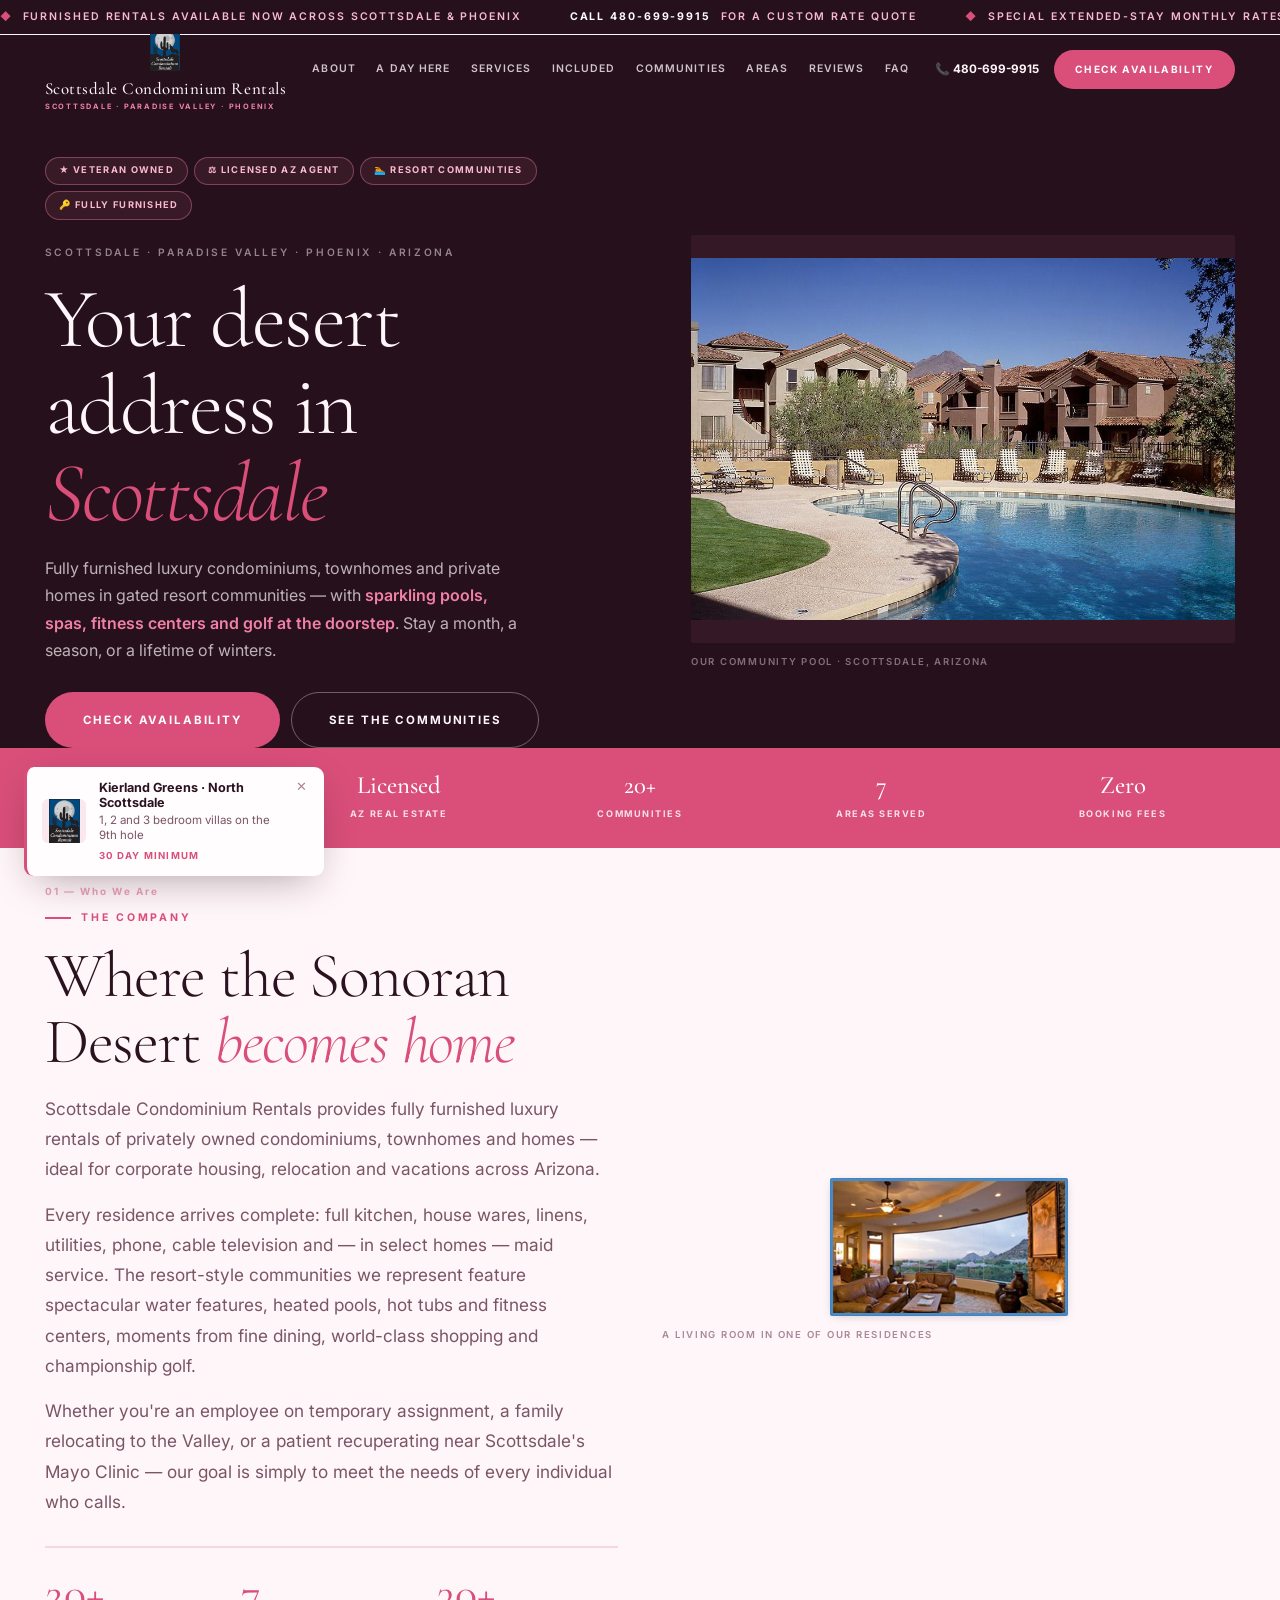
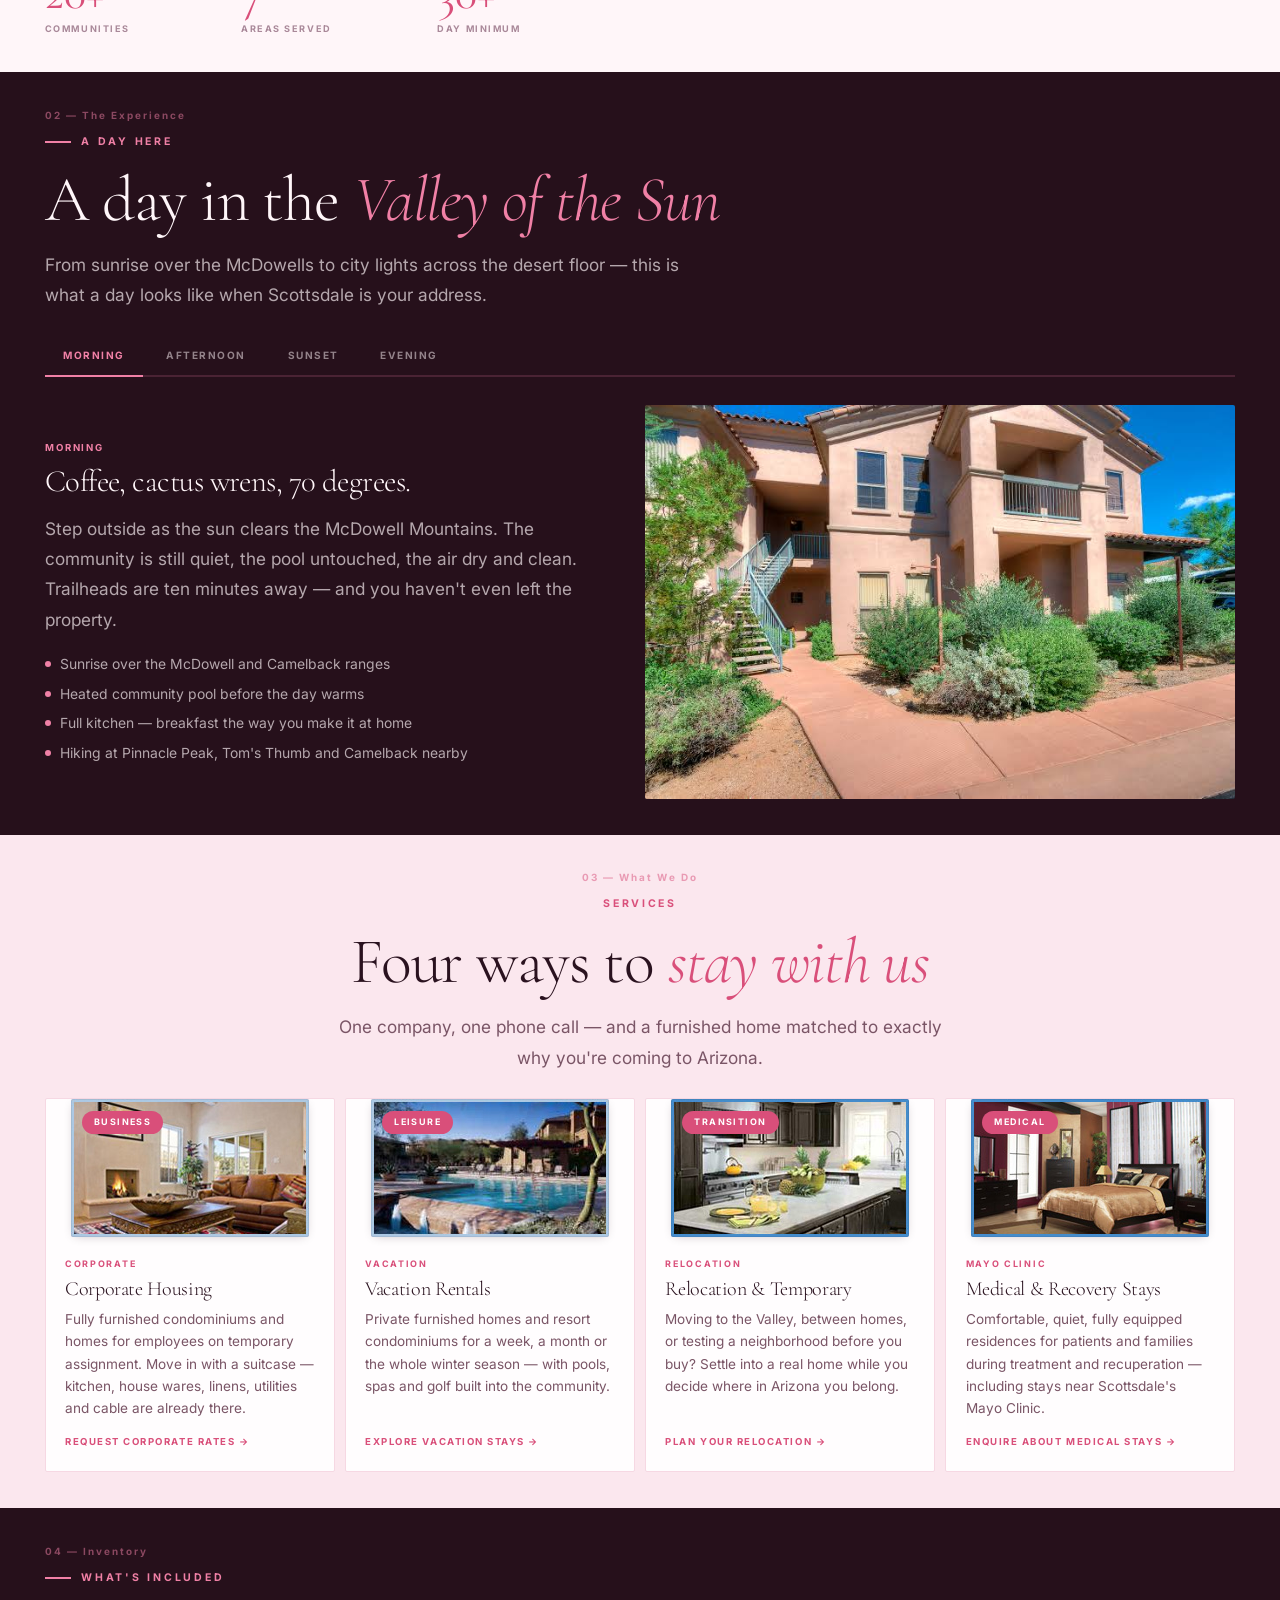
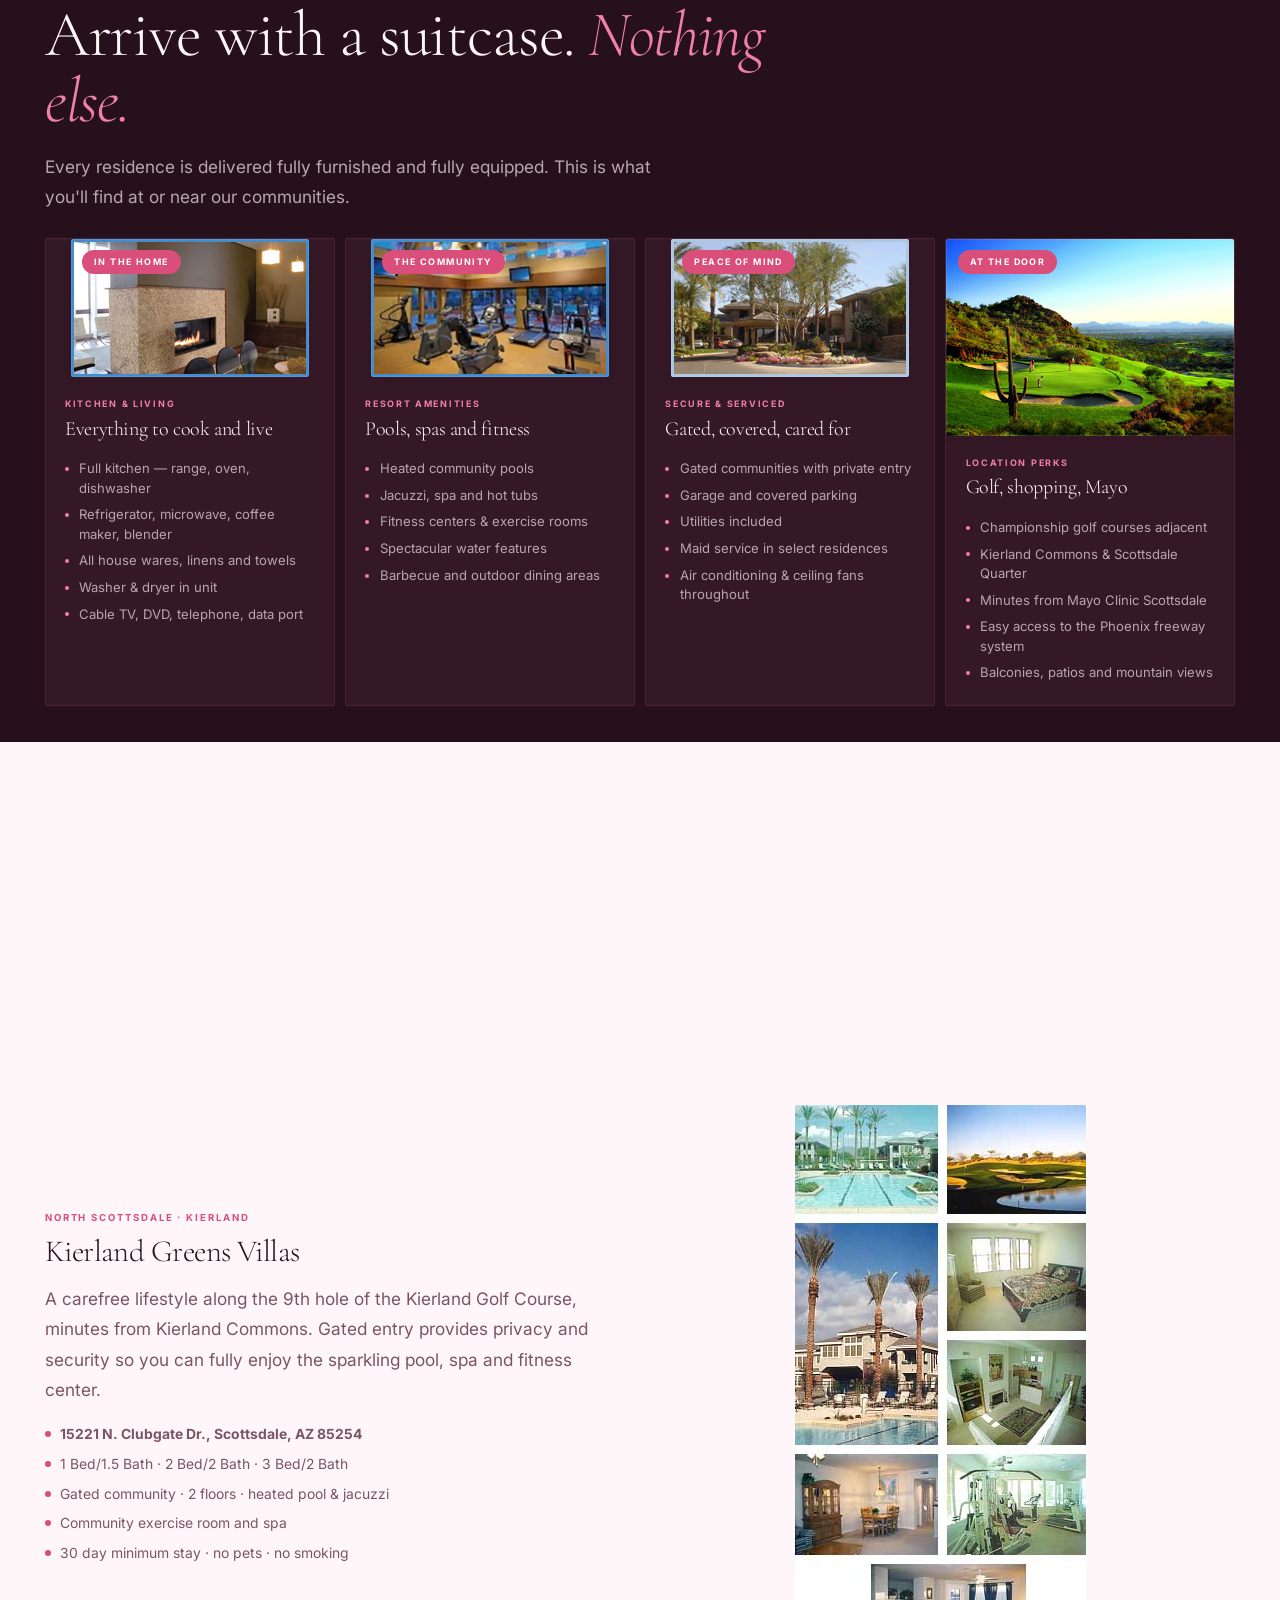
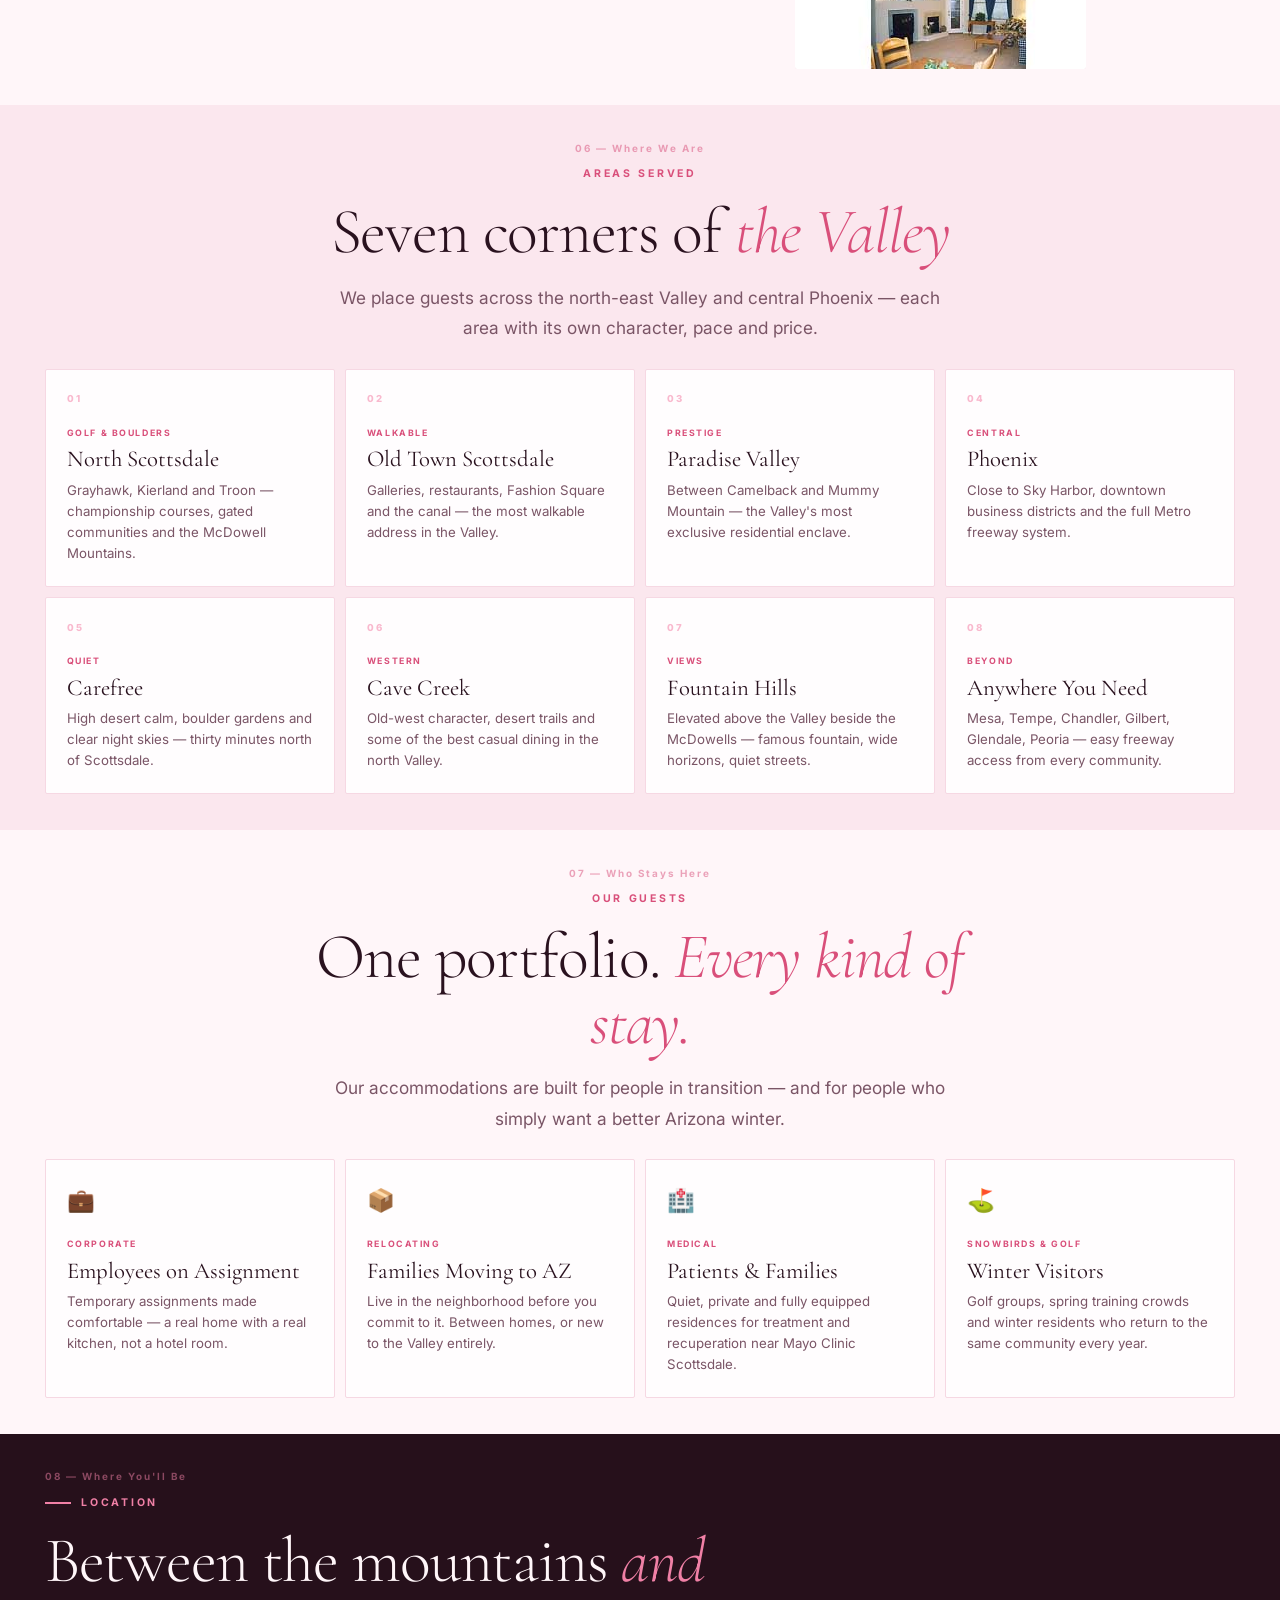
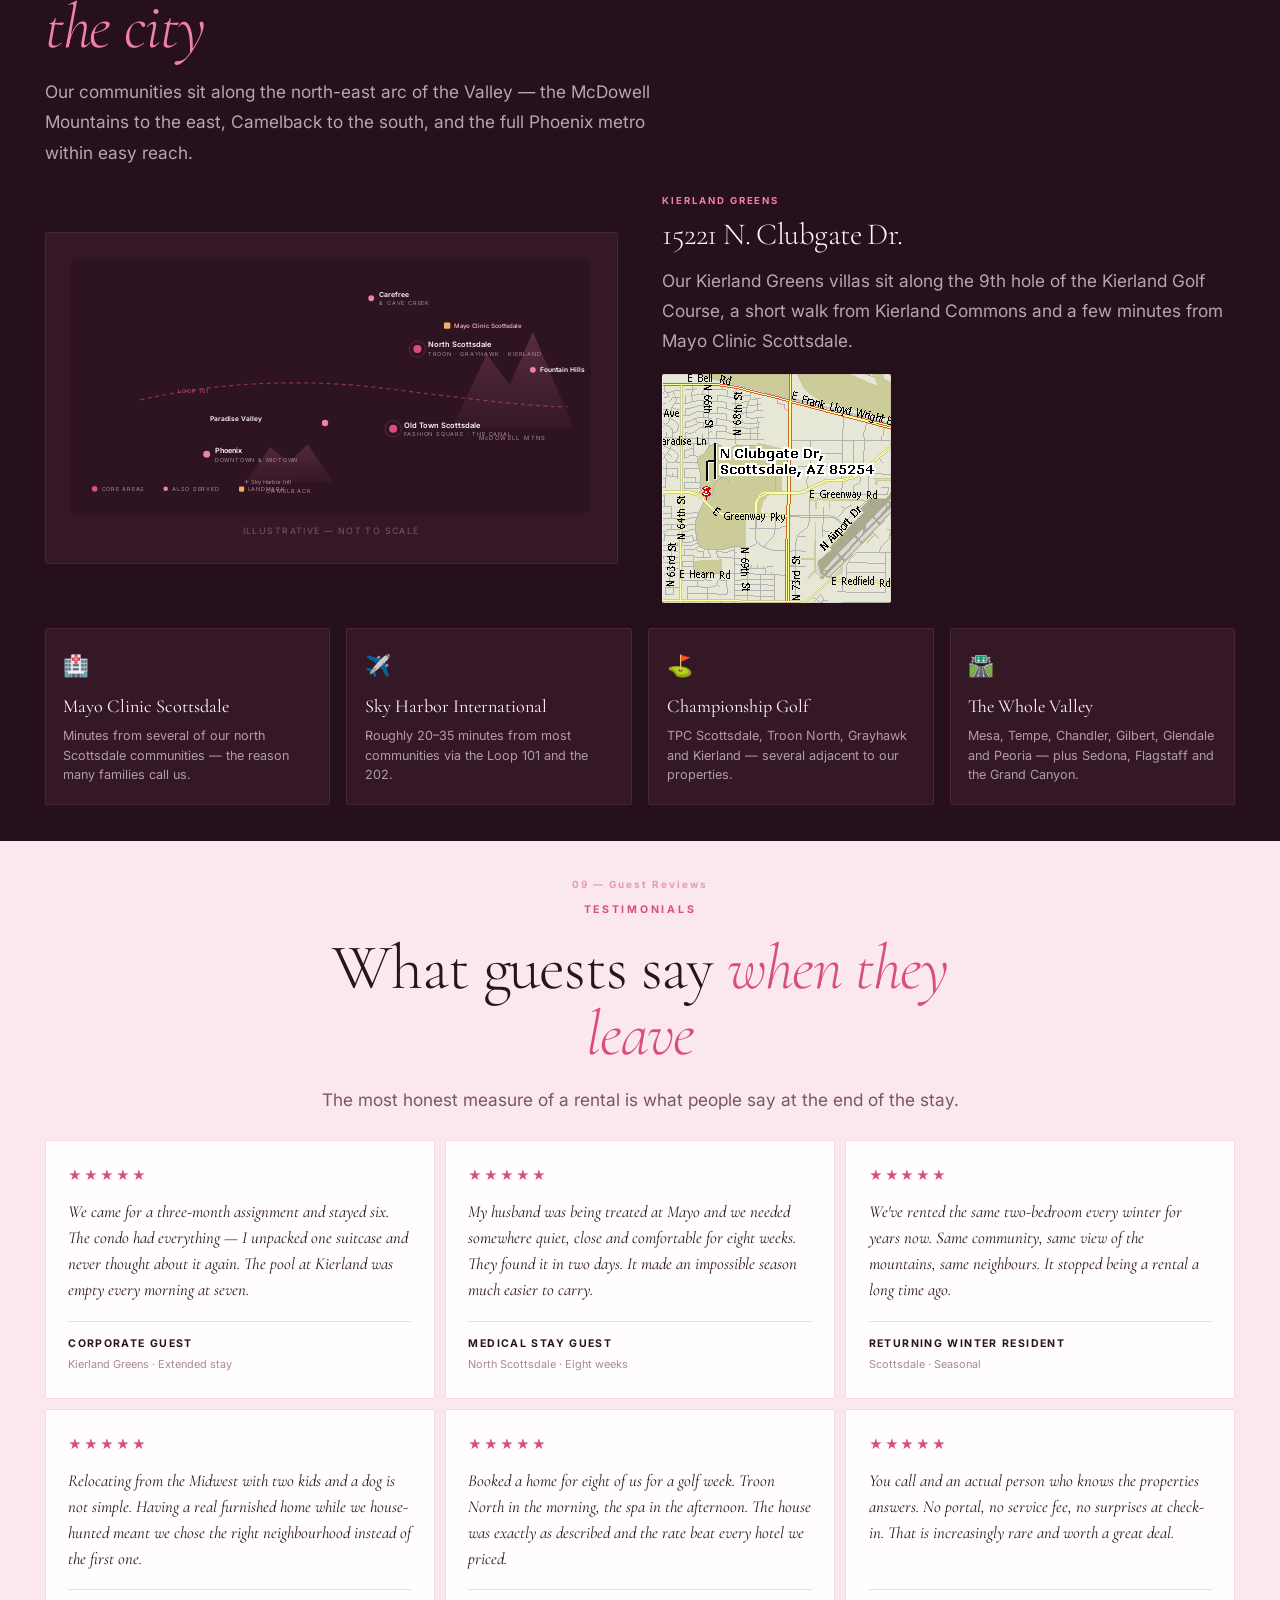
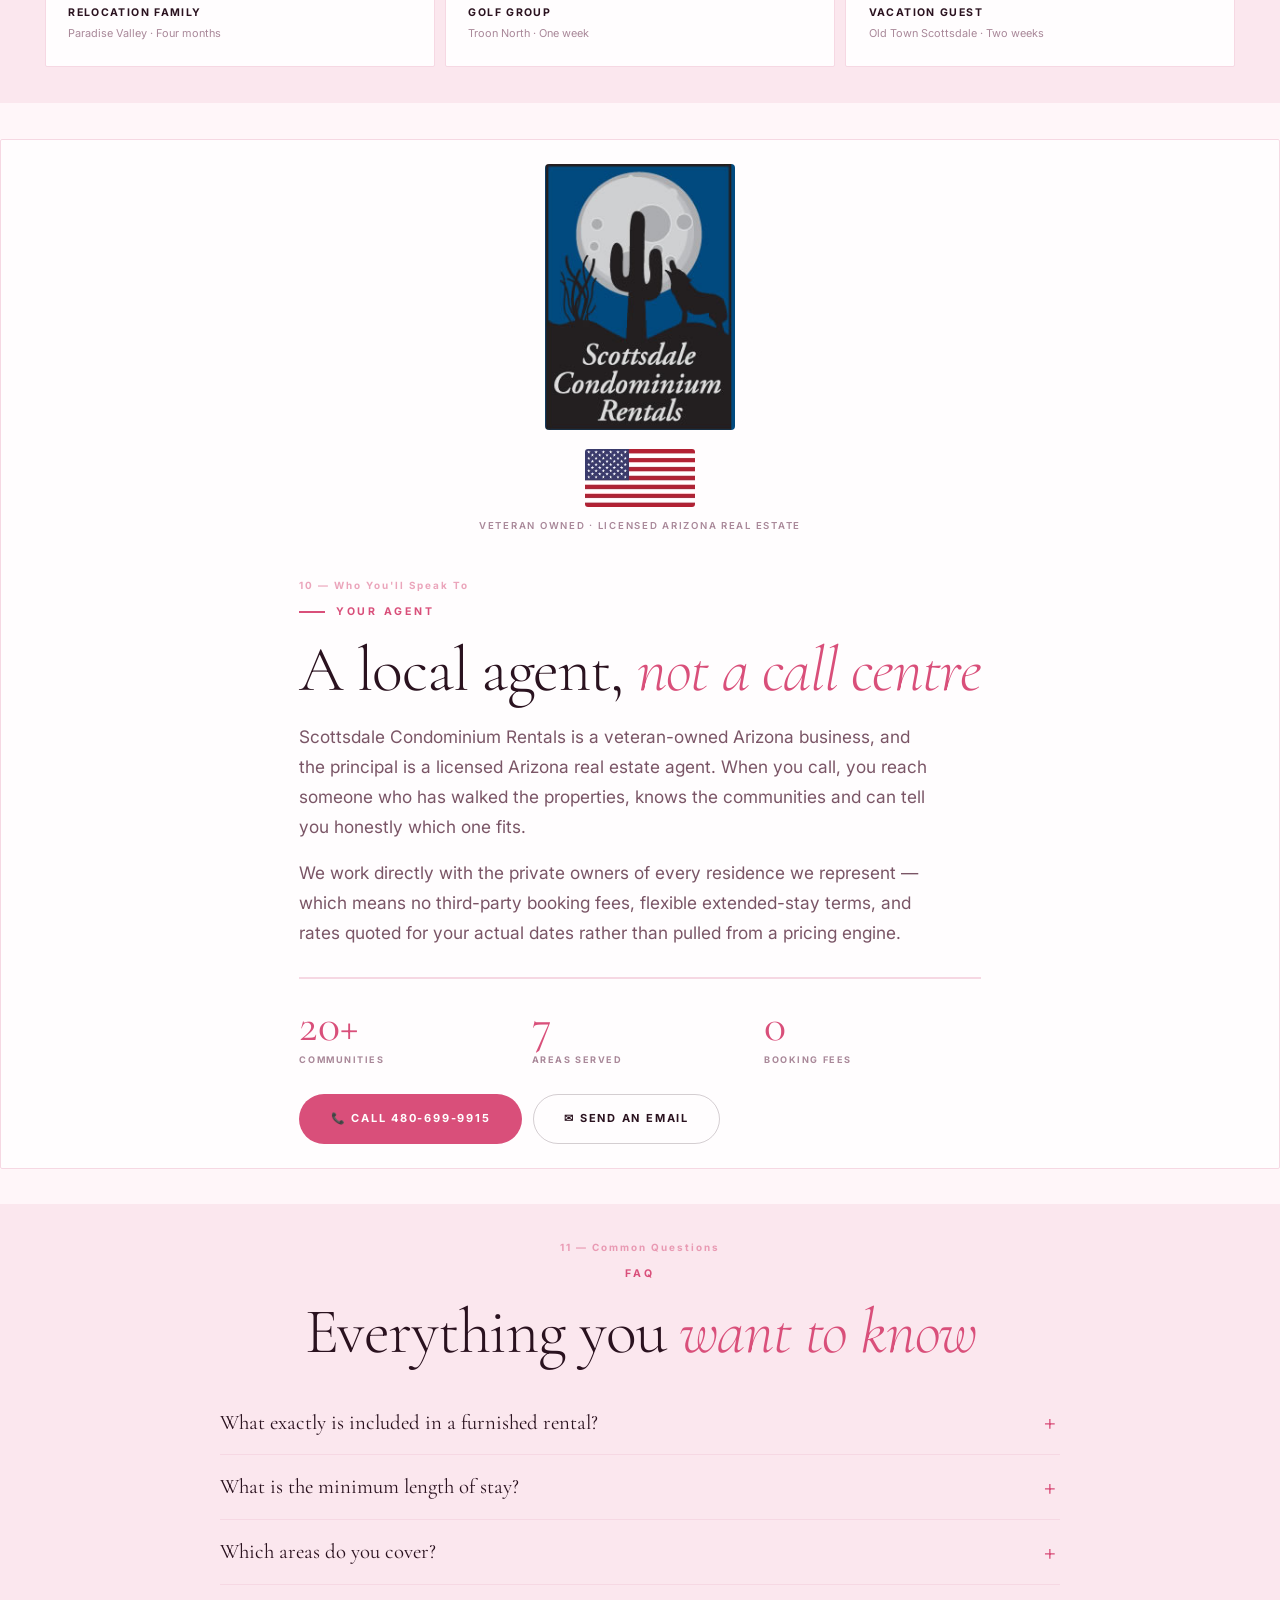
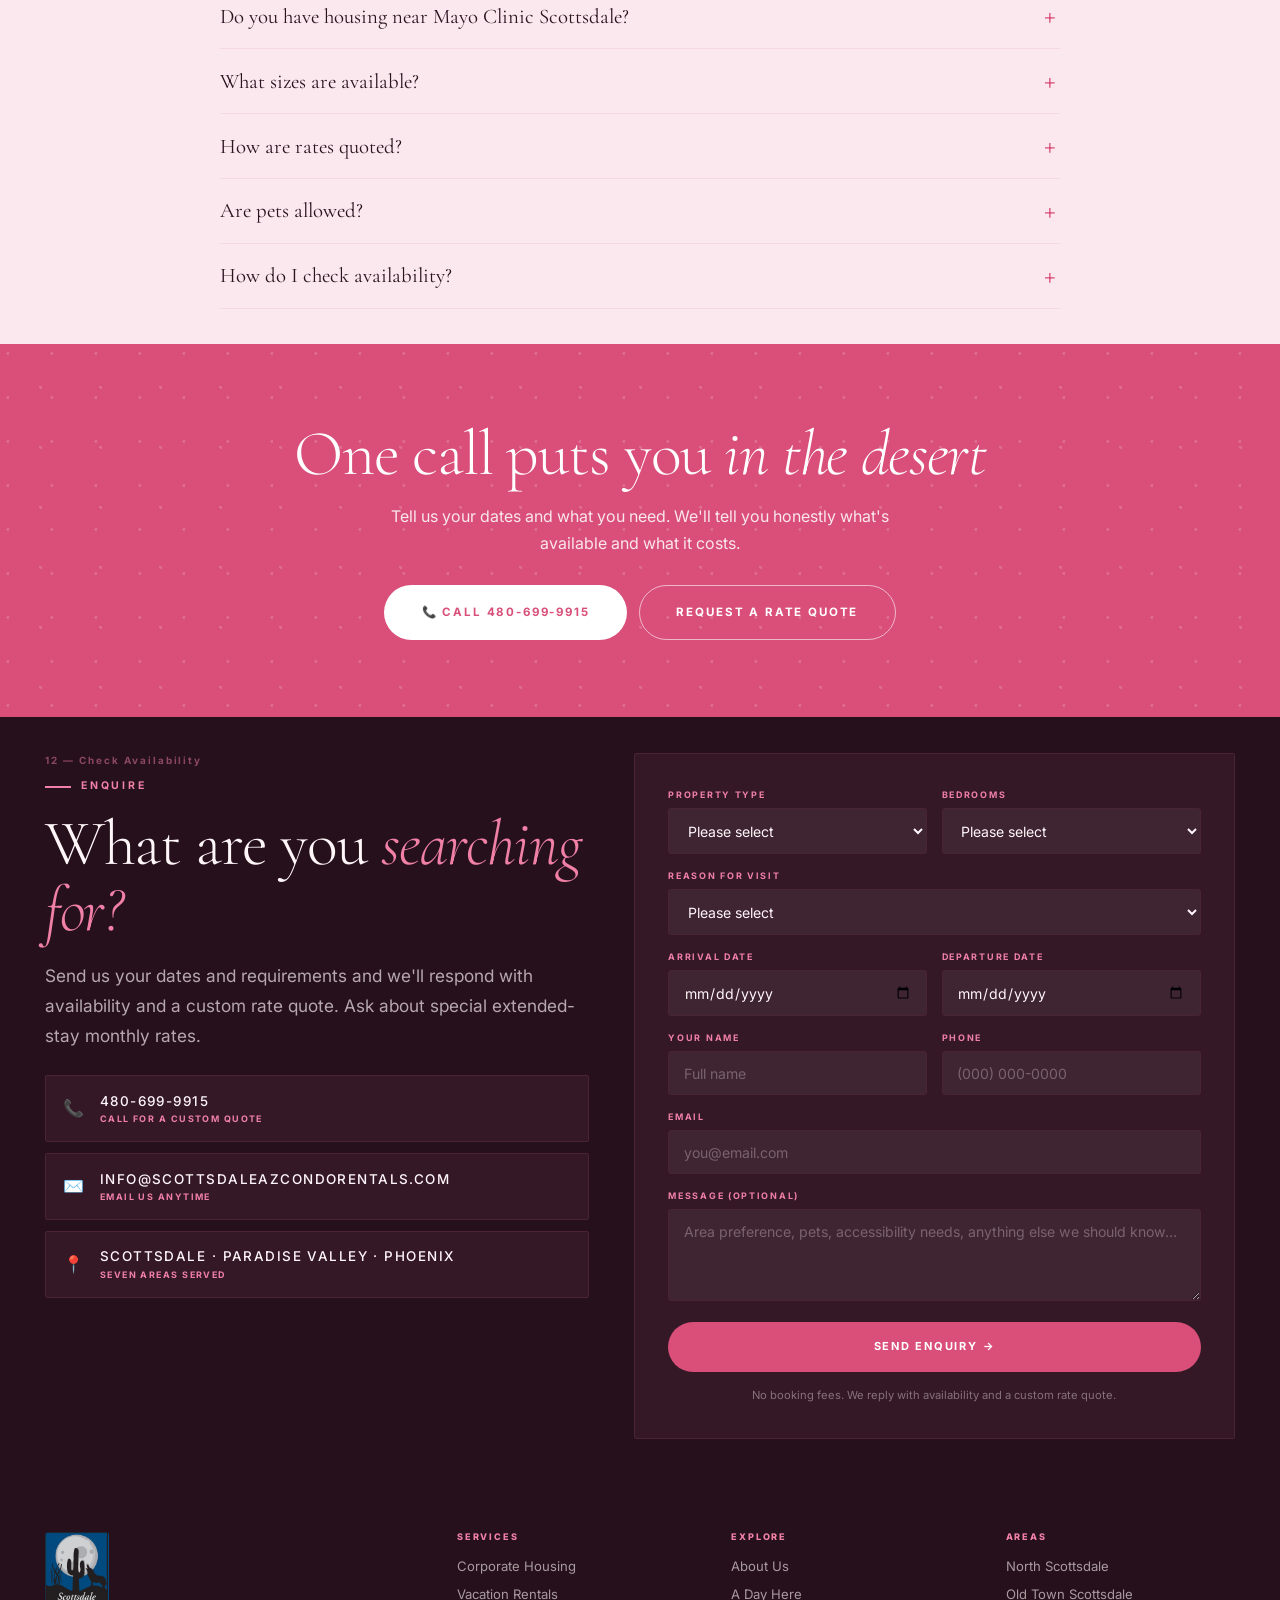
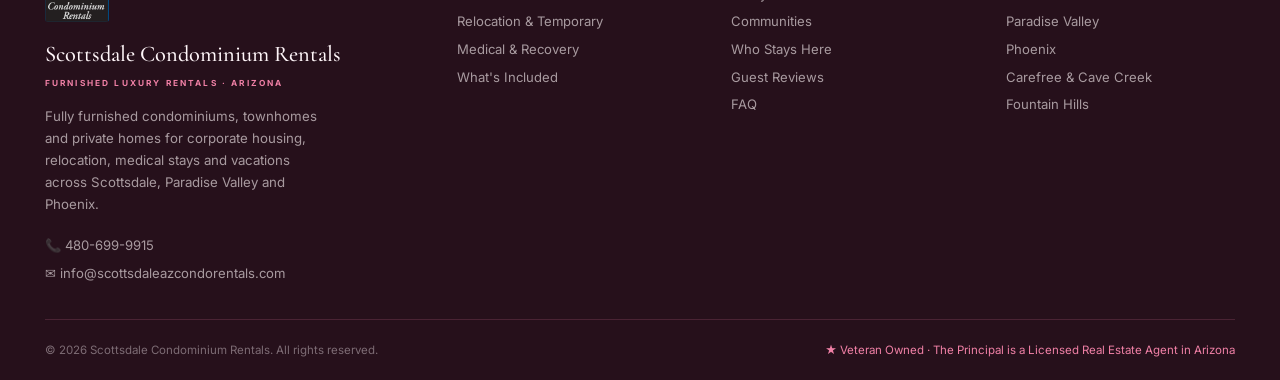
==== commit de2fe139: "fix: sharpen imagery, close section gaps, add availability toast Sharpness - Every photo panel is no" ====
--- a/index.html
+++ b/index.html
@@ -16,7 +16,7 @@
 <link rel="preconnect" href="https://fonts.googleapis.com">
 <link rel="preconnect" href="https://fonts.gstatic.com" crossorigin>
 <link href="https://fonts.googleapis.com/css2?family=Cormorant+Garamond:ital,wght@0,300;0,400;0,500;1,300;1,400&family=Inter:wght@300;400;500;600;700;800&display=swap" rel="stylesheet">
-<link rel="stylesheet" href="assets/css/site.css?v=20">
+<link rel="stylesheet" href="assets/css/site.css?v=30">
 
 <script type="application/ld+json">
 {"@context":"https://schema.org","@type":"RealEstateAgent",
@@ -96,7 +96,7 @@
       </div>
     </div>
     <div class="hero-photo rv rv-d2">
-      <div class="ph ph-gbp"><img src="assets/img/hero-pool-community.jpg" alt="Resort pool and condominium buildings with desert mountains beyond, Scottsdale Condominium Rentals" fetchpriority="high"></div>
+      <div class="ph ph-hero"><img src="assets/img/hero-pool-community.jpg" alt="Resort pool and condominium buildings with desert mountains beyond, Scottsdale Condominium Rentals" fetchpriority="high"></div>
       <p class="hero-cap">Our community pool · Scottsdale, Arizona</p>
     </div>
   </div>
@@ -176,7 +176,7 @@
           <li>Hiking at Pinnacle Peak, Tom's Thumb and Camelback nearby</li>
         </ul>
       </div>
-      <div class="ph ph-gbp"><img src="assets/img/condo-exterior.jpg" alt="Condominium exterior with mature desert landscaping in morning light" loading="lazy"></div>
+      <div class="ph ph-ext"><img src="assets/img/condo-exterior.jpg" alt="Condominium exterior with mature desert landscaping in morning light" loading="lazy"></div>
     </div></div>
 
     <div class="panel" id="d2"><div class="panel-grid">
@@ -552,7 +552,7 @@
         <p class="panel-meta">Kierland Greens</p>
         <h3>15221 N. Clubgate Dr.</h3>
         <p class="lead lt" style="margin-top:.8rem">Our Kierland Greens villas sit along the 9th hole of the Kierland Golf Course, a short walk from Kierland Commons and a few minutes from Mayo Clinic Scottsdale.</p>
-        <div class="ph ph-map" style="max-width:240px;margin-top:1.1rem"><img src="assets/img/kierland-map.jpg" alt="Locator map of the Kierland area of North Scottsdale" loading="lazy"></div>
+        <div class="ph ph-map" style="margin-top:1.1rem;margin-inline:0"><img src="assets/img/kierland-map.jpg" alt="Locator map of the Kierland area of North Scottsdale" loading="lazy"></div>
       </div>
     </div>
 
@@ -733,6 +733,20 @@
   <a href="#enquire" class="b js-pop">Check Availability</a>
 </div>
 
+<!-- ═══ AVAILABILITY TOAST ═══
+     Rotating factual availability notes. See README before swapping these
+     for booking-activity messages.
+     ═══════════════════════════ -->
+<div id="sp-toast" aria-live="polite">
+  <div class="sp-thumb"><img src="assets/img/logo.jpg" alt=""></div>
+  <div class="sp-txt">
+    <div class="sp-name" id="sp-name"></div>
+    <div class="sp-act" id="sp-act"></div>
+    <div class="sp-when" id="sp-when"></div>
+  </div>
+  <button id="sp-x" aria-label="Dismiss">&#10005;</button>
+</div>
+
 <div class="lb" id="lb">
   <button class="lb-x" id="lbx" aria-label="Close">&times;</button>
   <button class="lb-nav lb-prev" id="lbp" aria-label="Previous">&#8249;</button>
@@ -778,6 +792,6 @@
   </div>
 </div>
 
-<script src="assets/js/site.js?v=20"></script>
+<script src="assets/js/site.js?v=30"></script>
 </body>
 </html>
--- a/assets/css/site.css
+++ b/assets/css/site.css
@@ -77,8 +77,8 @@
 
 /* ---------- layout : zero dead space ---------- */
 .wrap{max-width:var(--maxw);margin:0 auto;padding-inline:var(--gut)}
-.sec{padding-block:clamp(3rem,5.5vw,4.6rem)}
-.sec-t{padding-block:clamp(2rem,3.5vw,3rem)}
+.sec{padding-block:clamp(1.7rem,2.8vw,2.5rem)}
+.sec-t{padding-block:clamp(1.2rem,2vw,1.7rem)}
 .shell{background:var(--shell)}
 .blush{background:var(--blush)}
 .dark{background:var(--ink);color:var(--shell)}
@@ -86,7 +86,7 @@
 .rose{background:var(--rose);color:#fff}
 .rose h2{color:#fff}
 
-.head{max-width:720px;margin-bottom:clamp(1.8rem,3.5vw,2.8rem)}
+.head{max-width:720px;margin-bottom:clamp(1.1rem,2vw,1.6rem)}
 .head.c{margin-inline:auto;text-align:center}
 .head.c .eyebrow{justify-content:center}
 .head.c .eyebrow::before{display:none}
@@ -124,18 +124,28 @@
   object-position:center;
   transition:transform .8s var(--ease);
 }
-/* native aspect ratios — panel matches the source file exactly, so
-   `contain` neither crops nor letterboxes. */
-.ph-gbp{aspect-ratio:3/2}          /* 960x638, 678x452 */
-.ph-thumb{aspect-ratio:238/138}    /* sidebar photographs */
-.ph-band{aspect-ratio:800/231}     /* wide banner photographs */
-.ph-collage{aspect-ratio:291/564}  /* Kierland photo sheet */
-.ph-map{aspect-ratio:1/1}
-.ph-promo{aspect-ratio:238/168}
-.ph-city{aspect-ratio:442/288}
-.ph-golf{aspect-ratio:458/313}
-/* source photographs are small; never scale them past legibility */
-.ph img{image-rendering:auto}
+/* Native aspect ratio AND native max-width per source file.
+   The client's photographs are small originals; capping each panel at the
+   file's true pixel width means nothing is ever upscaled, so nothing blurs. */
+.ph{margin-inline:auto}
+.ph-hero{aspect-ratio:960/638;max-width:960px}
+.ph-ext{aspect-ratio:678/452;max-width:678px}
+.ph-golf{aspect-ratio:458/313;max-width:458px}
+.ph-city{aspect-ratio:442/288;max-width:442px}
+.ph-band{aspect-ratio:800/231;max-width:800px}
+.ph-thumb{aspect-ratio:238/138;max-width:238px}
+.ph-collage{aspect-ratio:291/564;max-width:291px}
+.ph-map{aspect-ratio:229/229;max-width:229px}
+.ph-promo{aspect-ratio:238/168;max-width:238px}
+
+/* small originals are presented as mounted prints rather than stretched fills */
+.card .ph,.zig .ph{
+  box-shadow:0 2px 10px -4px rgba(42,18,31,.3);
+  outline:1px solid rgba(42,18,31,.07);outline-offset:-1px;
+}
+.card.ink .ph{outline-color:rgba(255,246,249,.09)}
+.ph-mount{padding:.7rem;background:var(--blush)}
+.dark .ph-mount{background:var(--ink3)}
 
 /* brand mark */
 .brand-row{display:flex;align-items:center;gap:.65rem}
@@ -298,9 +308,9 @@
 /* ==========================================================================
    Cards — photo on top (uncropped), text below
    ========================================================================== */
-.g4{display:grid;grid-template-columns:repeat(4,1fr);gap:1.1rem}
-.g3{display:grid;grid-template-columns:repeat(3,1fr);gap:1.1rem}
-.g2{display:grid;grid-template-columns:repeat(2,1fr);gap:1.1rem}
+.g4{display:grid;grid-template-columns:repeat(4,1fr);gap:.65rem}
+.g3{display:grid;grid-template-columns:repeat(3,1fr);gap:.65rem}
+.g2{display:grid;grid-template-columns:repeat(2,1fr);gap:.65rem}
 
 .card{
   background:var(--white);border:1px solid var(--blush2);border-radius:var(--r-lg);
@@ -494,6 +504,31 @@
 .foot h4{font-family:var(--ff-s);font-size:.57rem;letter-spacing:.2em;text-transform:uppercase;color:var(--pink);font-weight:800;margin-bottom:.9rem}
 .foot-bar{border-top:1px solid var(--ink3);padding-block:1.3rem;display:flex;justify-content:space-between;gap:.8rem;flex-wrap:wrap;font-size:.72rem;color:rgba(255,246,249,.4)}
 .foot-bar .creds{color:var(--pink)}
+
+/* ==========================================================================
+   Availability toast
+   ========================================================================== */
+#sp-toast{
+  position:fixed;bottom:1.5rem;left:1.5rem;z-index:1800;width:300px;
+  background:var(--white);border-radius:.6rem;padding:.8rem .95rem;
+  display:flex;align-items:center;gap:.8rem;
+  box-shadow:0 12px 40px -12px rgba(42,18,31,.4);
+  border-left:3px solid var(--rose);
+  transform:translateX(-130%);opacity:0;pointer-events:none;
+  transition:transform .5s cubic-bezier(.22,.68,0,1.1),opacity .4s;
+}
+#sp-toast.show{transform:translateX(0);opacity:1;pointer-events:all}
+.sp-thumb{width:44px;height:44px;flex:none;border-radius:.4rem;overflow:hidden;background:var(--blush)}
+.sp-thumb img{width:100%;height:100%;object-fit:contain}
+.sp-txt{min-width:0;flex:1}
+.sp-name{font-size:.79rem;font-weight:700;color:var(--txt);line-height:1.25}
+.sp-act{font-size:.72rem;color:var(--txt-mid);line-height:1.35;margin-top:.1rem}
+.sp-when{font-size:.6rem;letter-spacing:.13em;text-transform:uppercase;color:var(--rose);font-weight:700;margin-top:.25rem}
+#sp-x{flex:none;align-self:flex-start;font-size:.8rem;color:var(--txt-lt);line-height:1;padding:.1rem;transition:color .2s}
+#sp-x:hover{color:var(--rose)}
+@media(max-width:680px){
+  #sp-toast{bottom:5rem;left:.6rem;right:.6rem;width:auto}
+}
 
 .mbar{position:fixed;bottom:0;left:0;right:0;z-index:998;display:none;background:rgba(38,16,27,.97);backdrop-filter:blur(14px);border-top:1px solid var(--ink3);padding:.6rem;gap:.5rem}
 .mbar a{flex:1;text-align:center;padding:.8rem;font-size:.64rem;letter-spacing:.13em;text-transform:uppercase;font-weight:700;border-radius:100px}
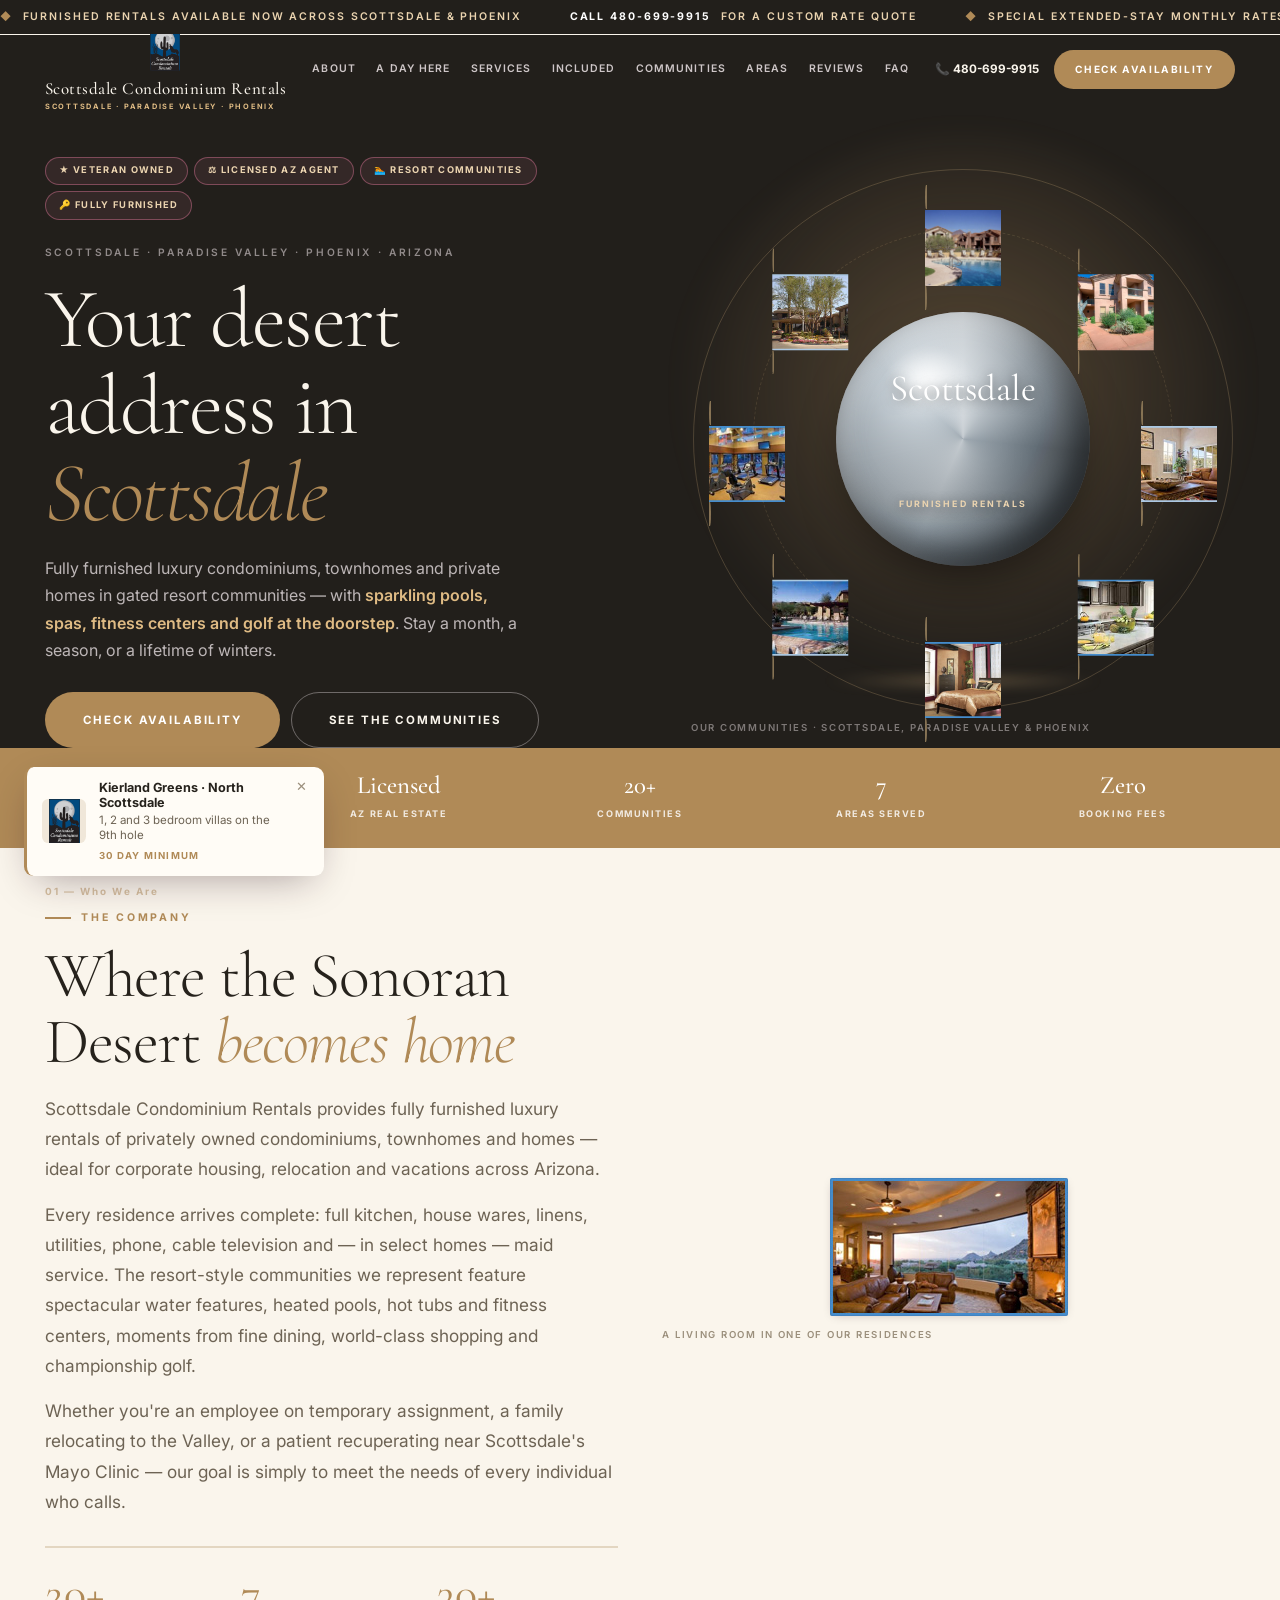
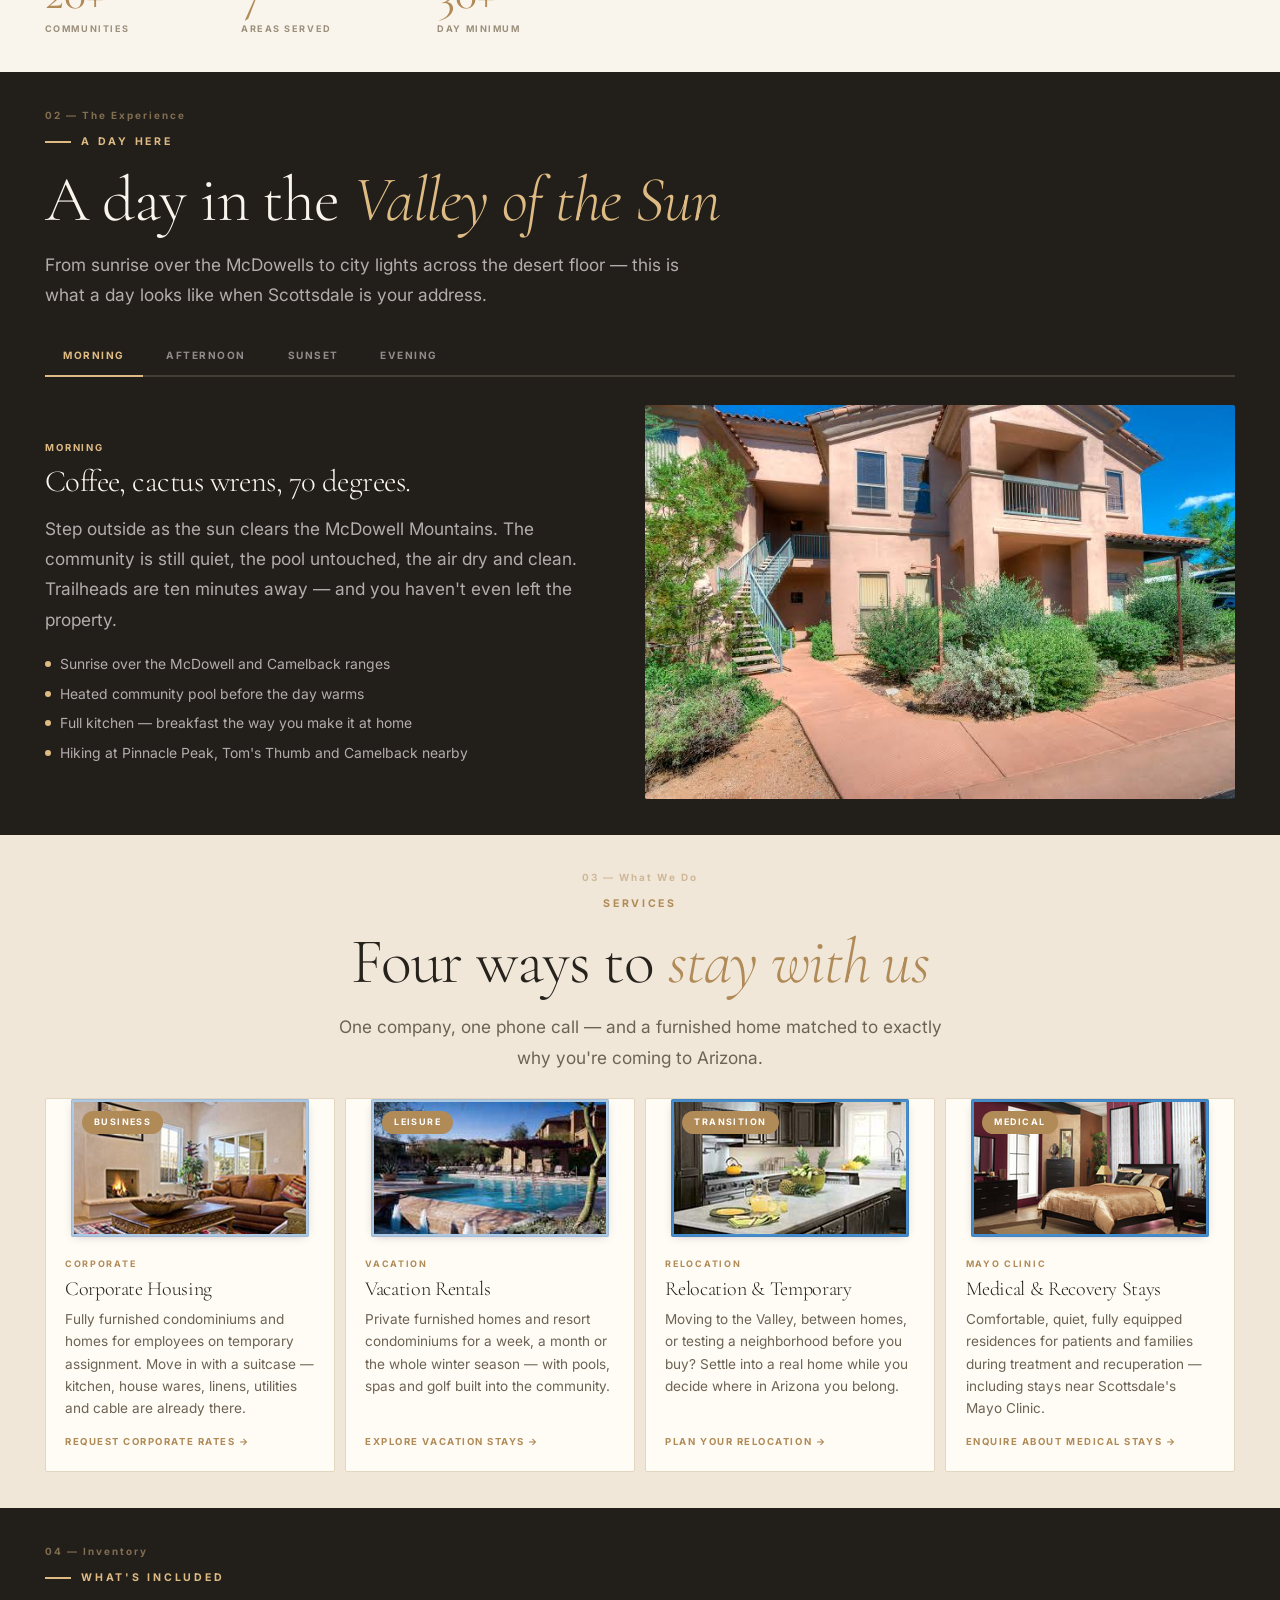
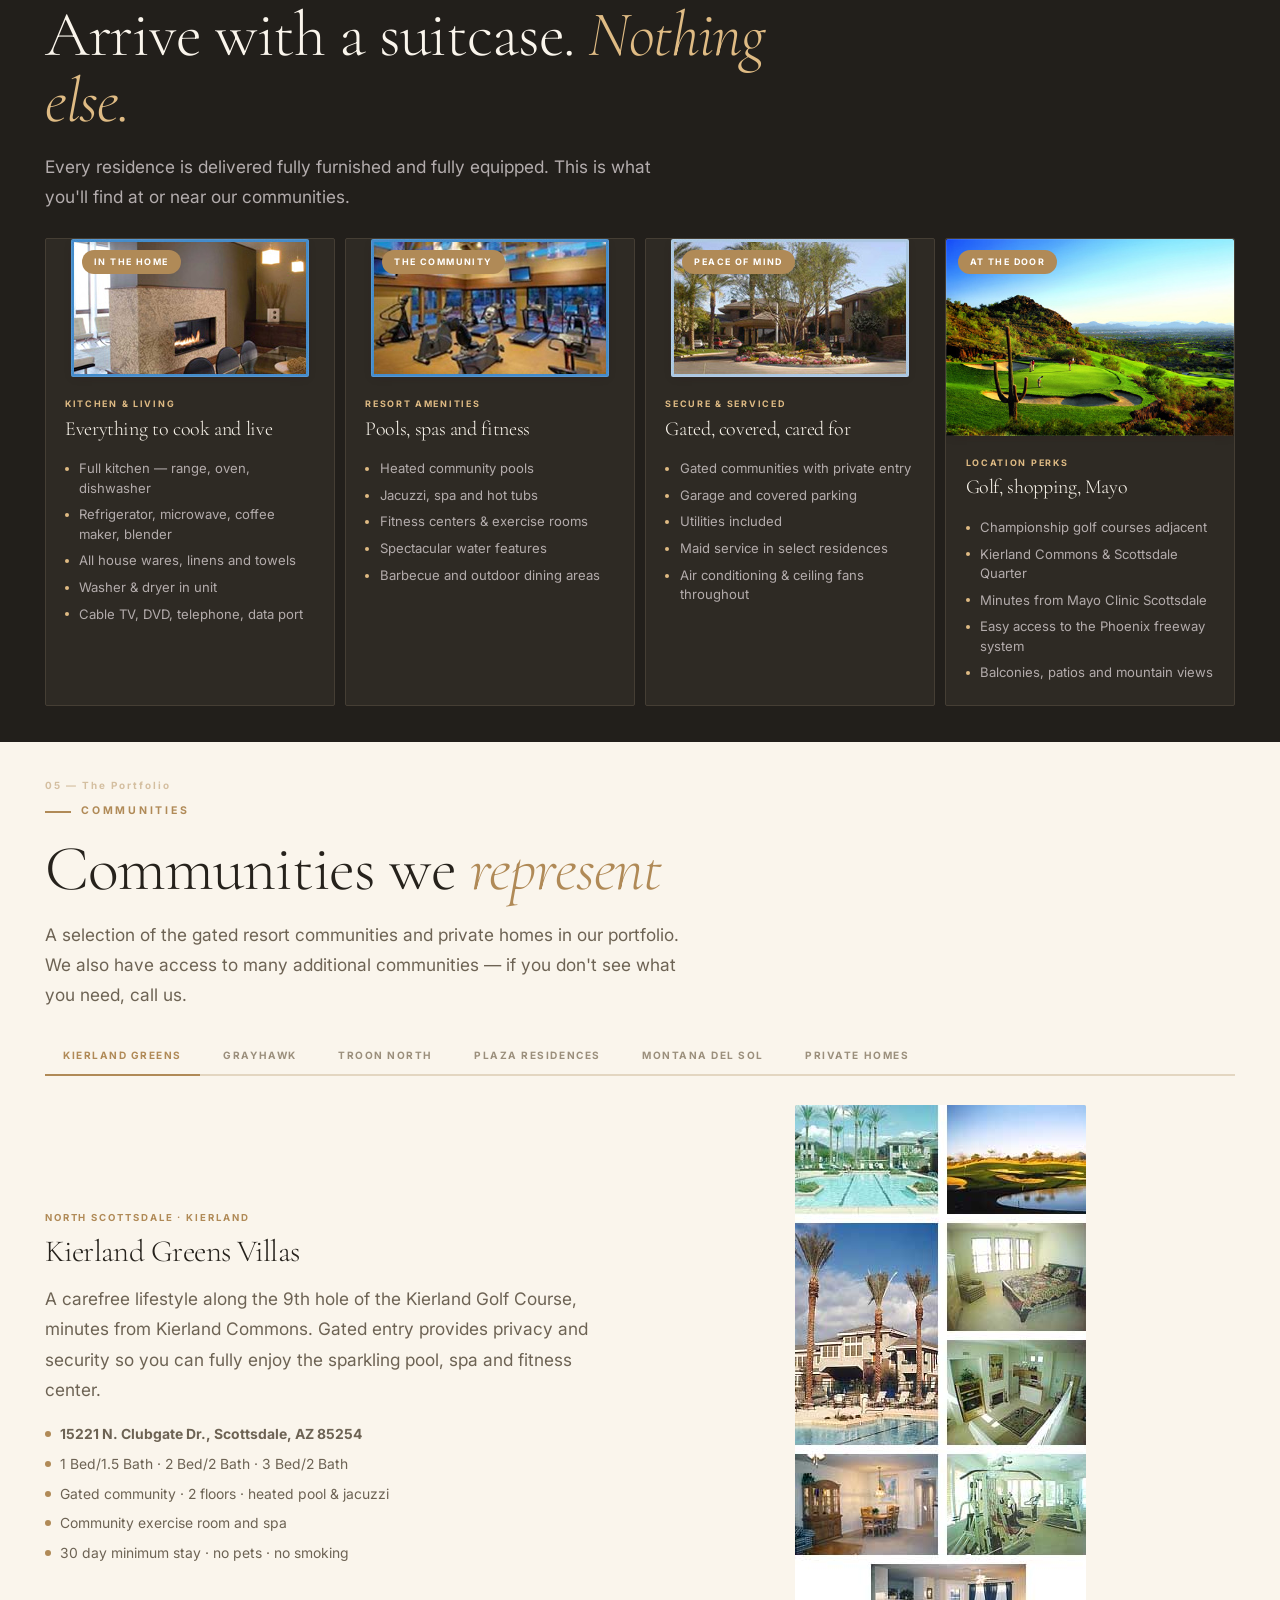
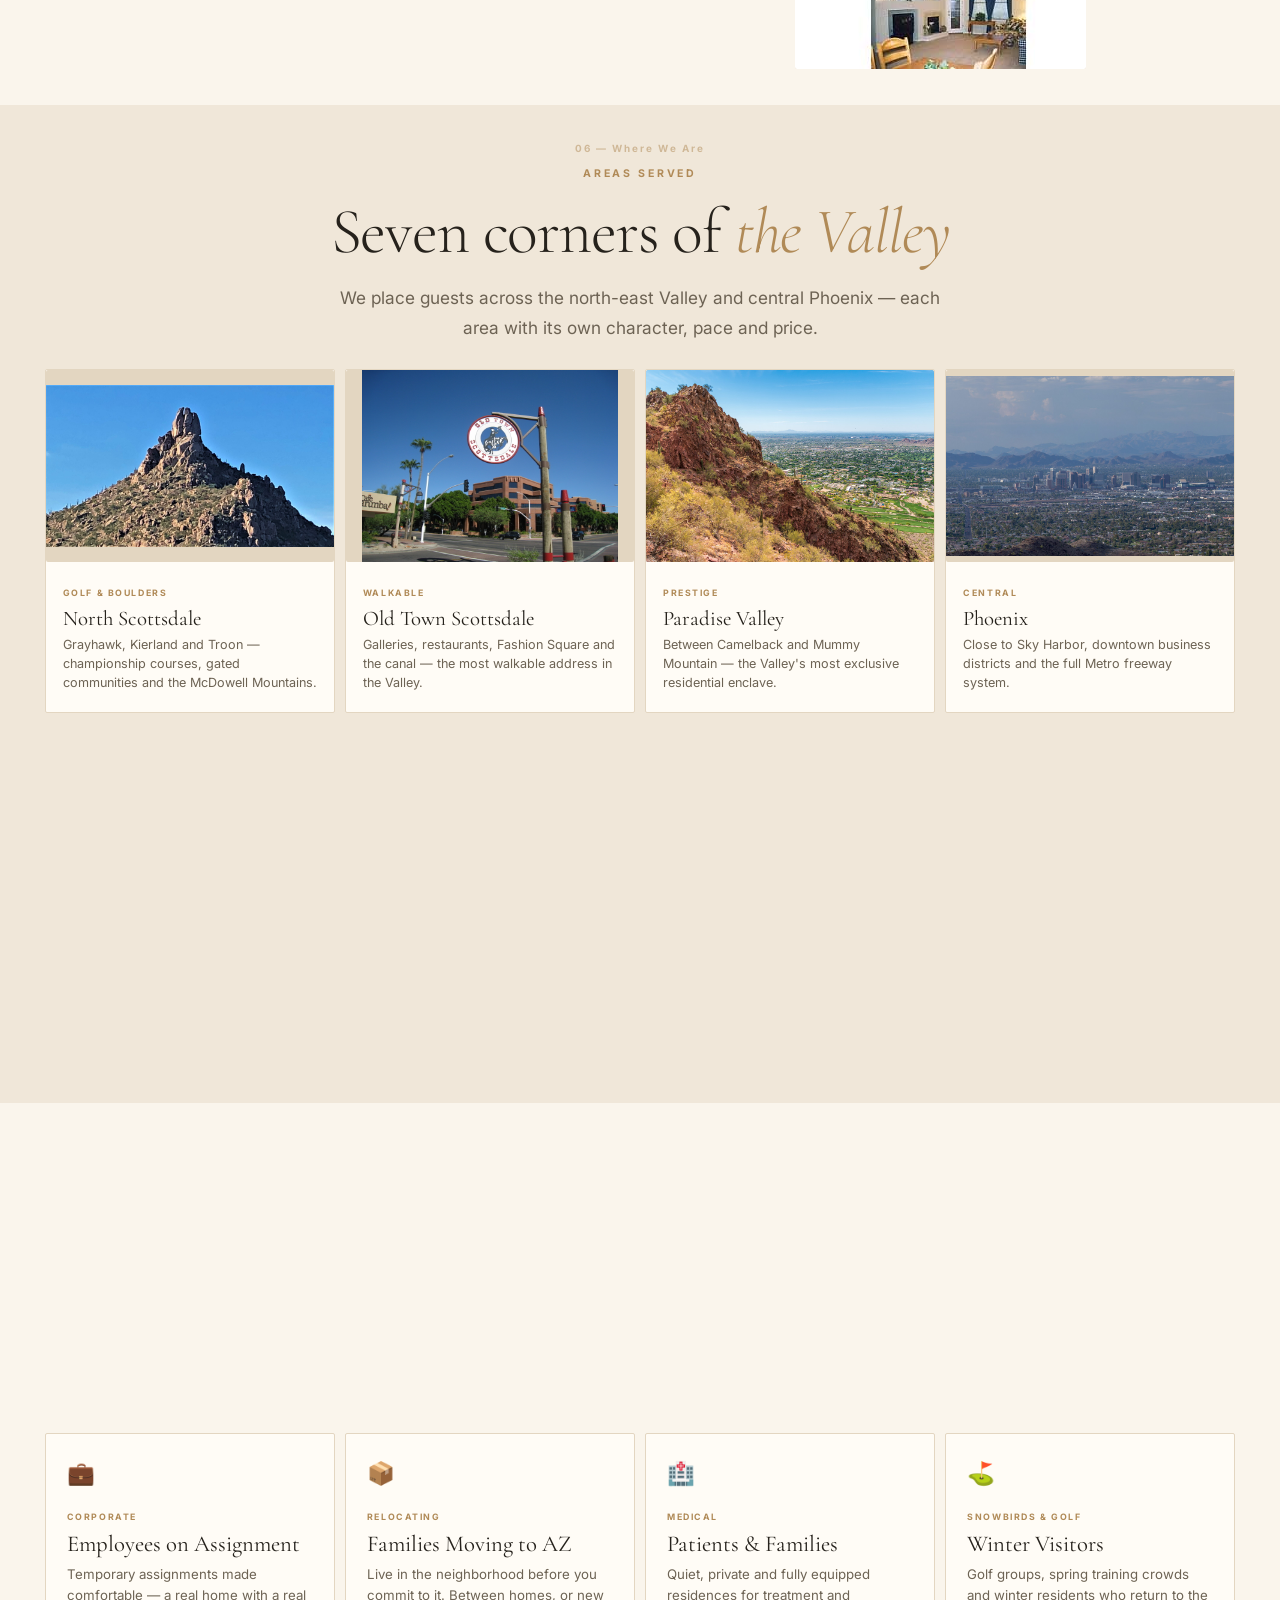
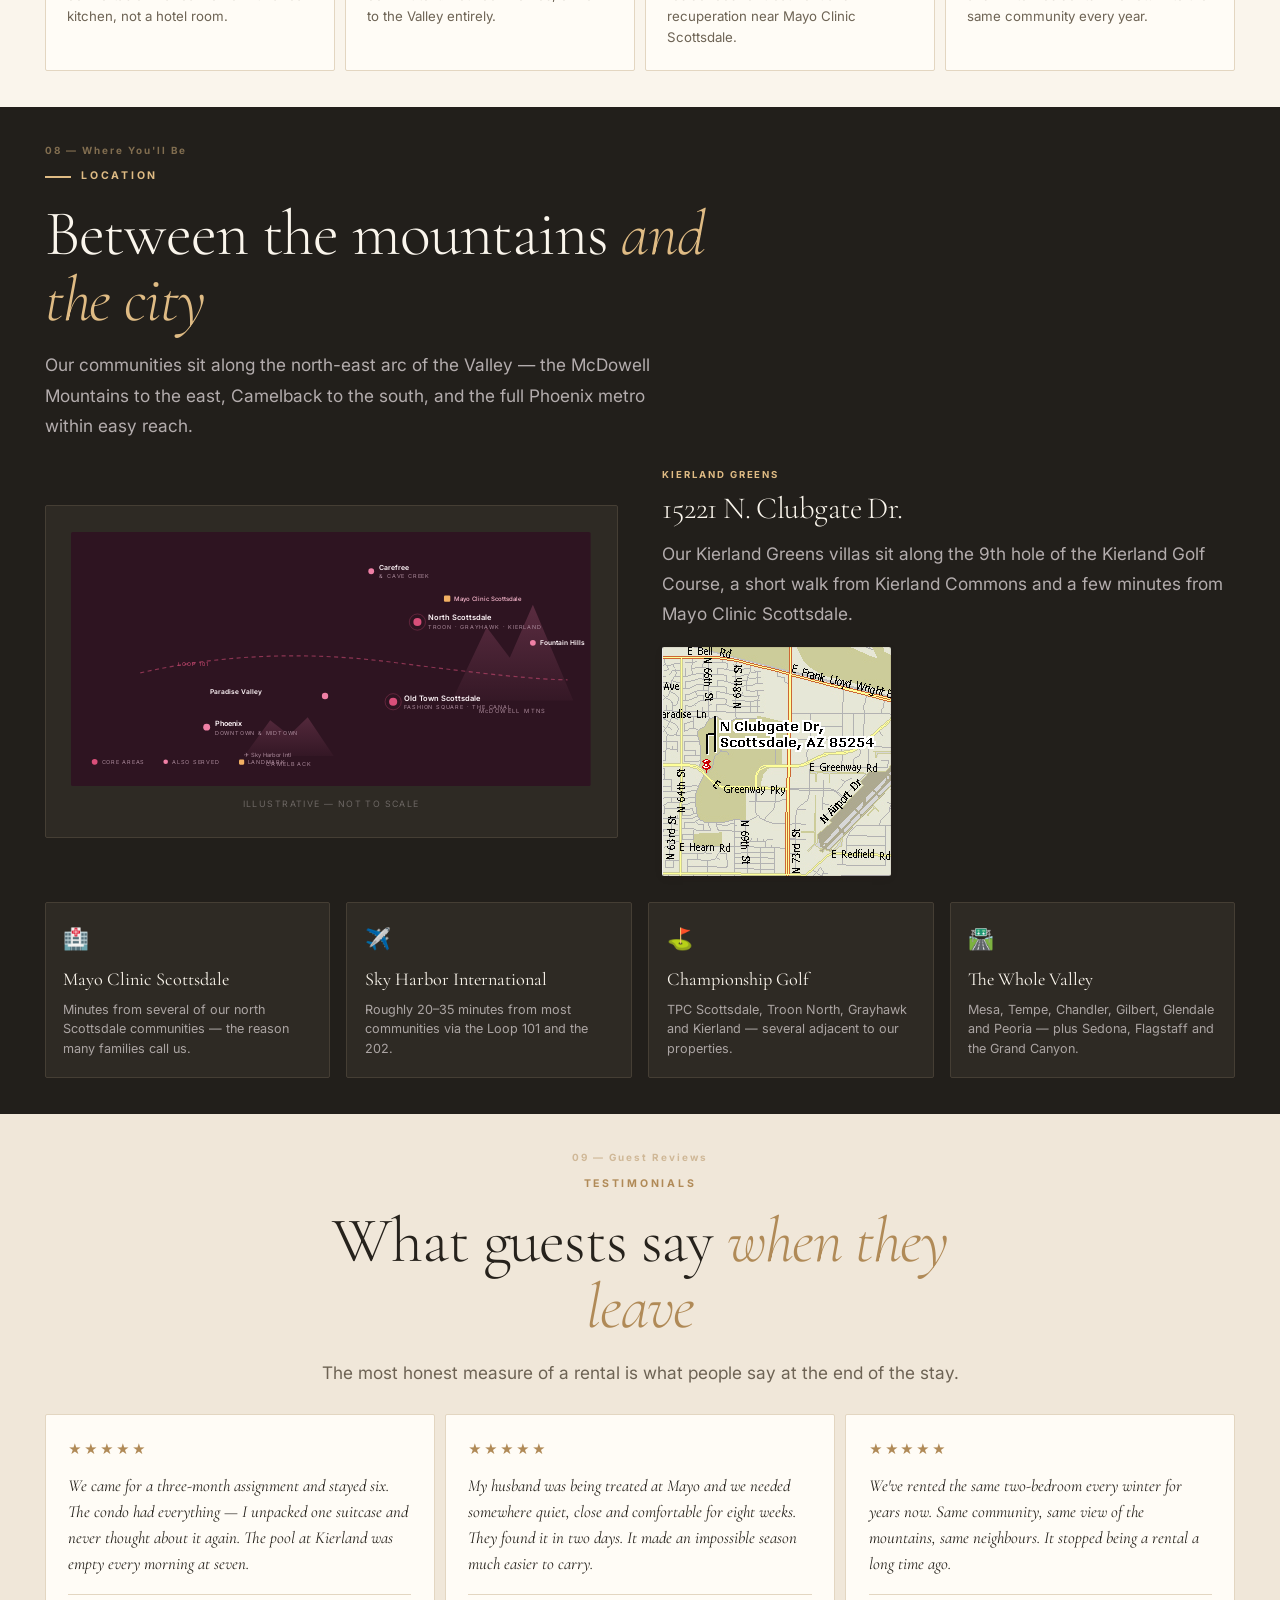
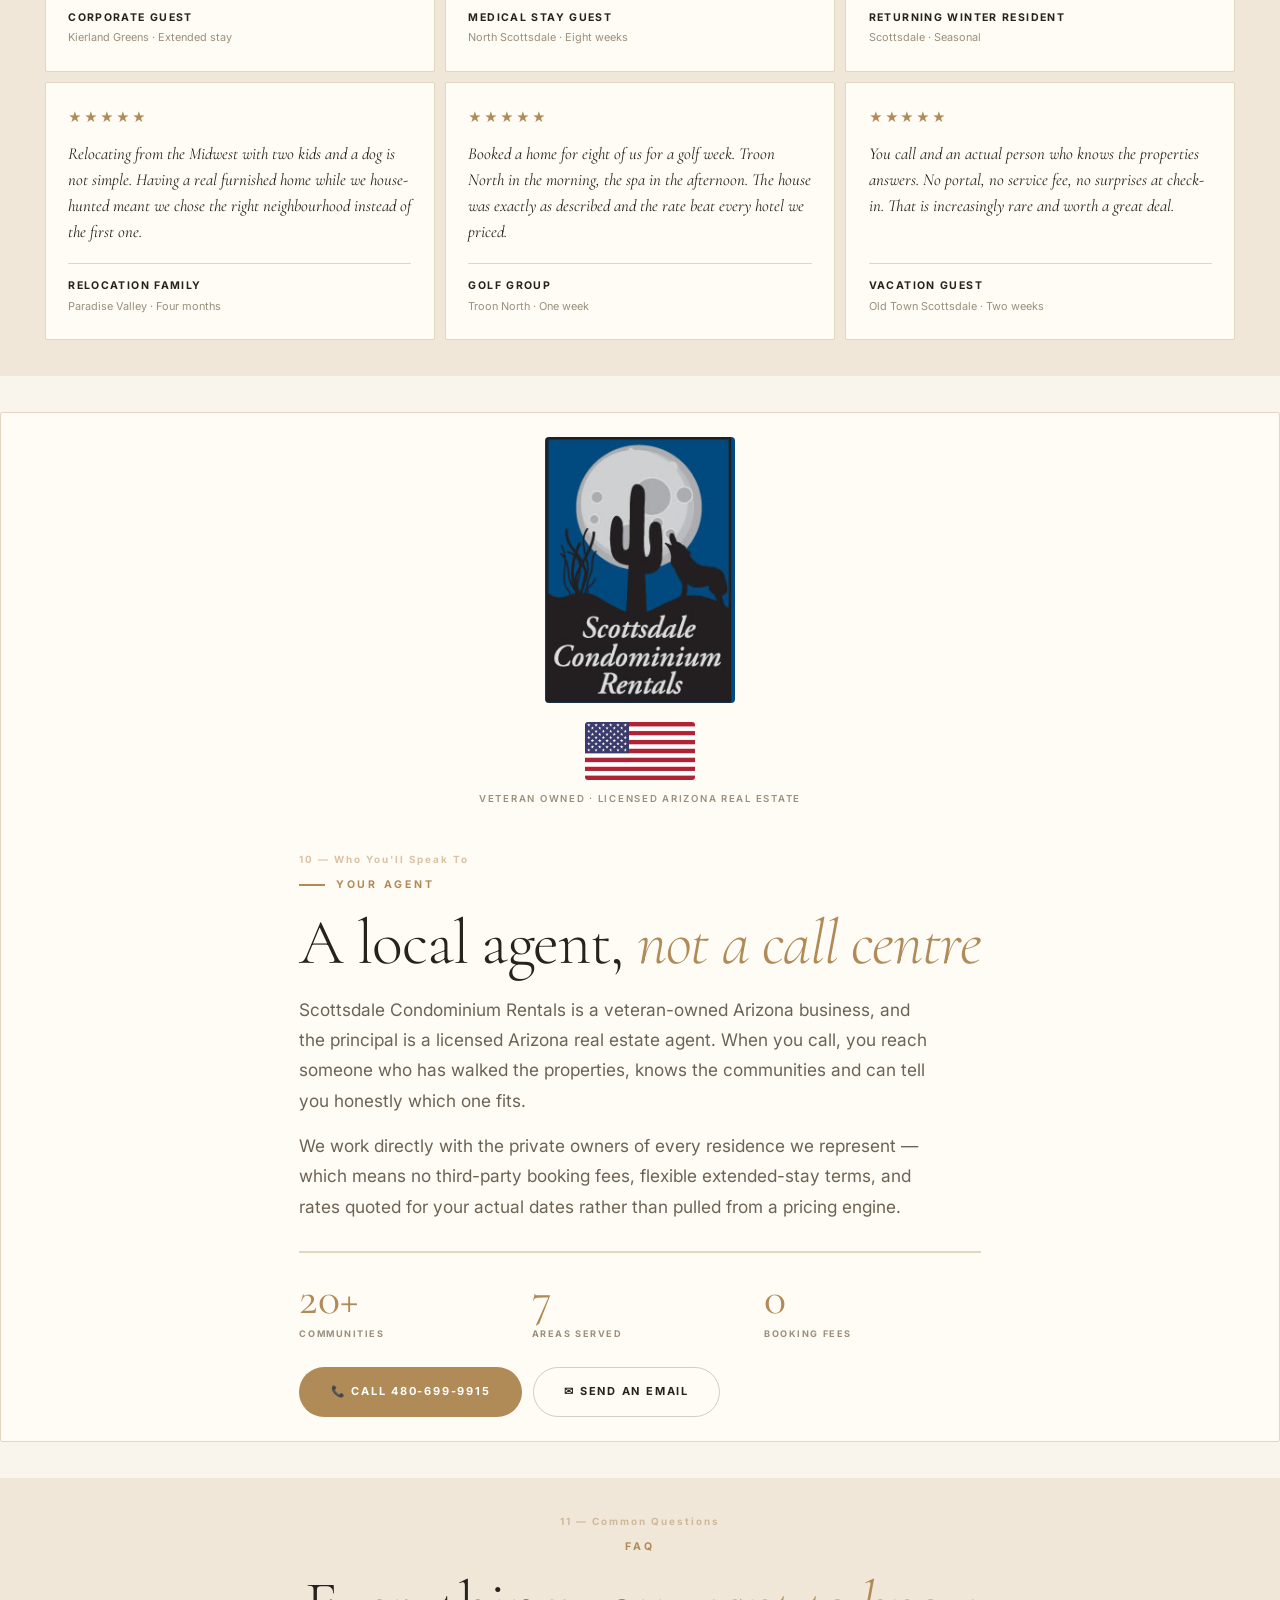
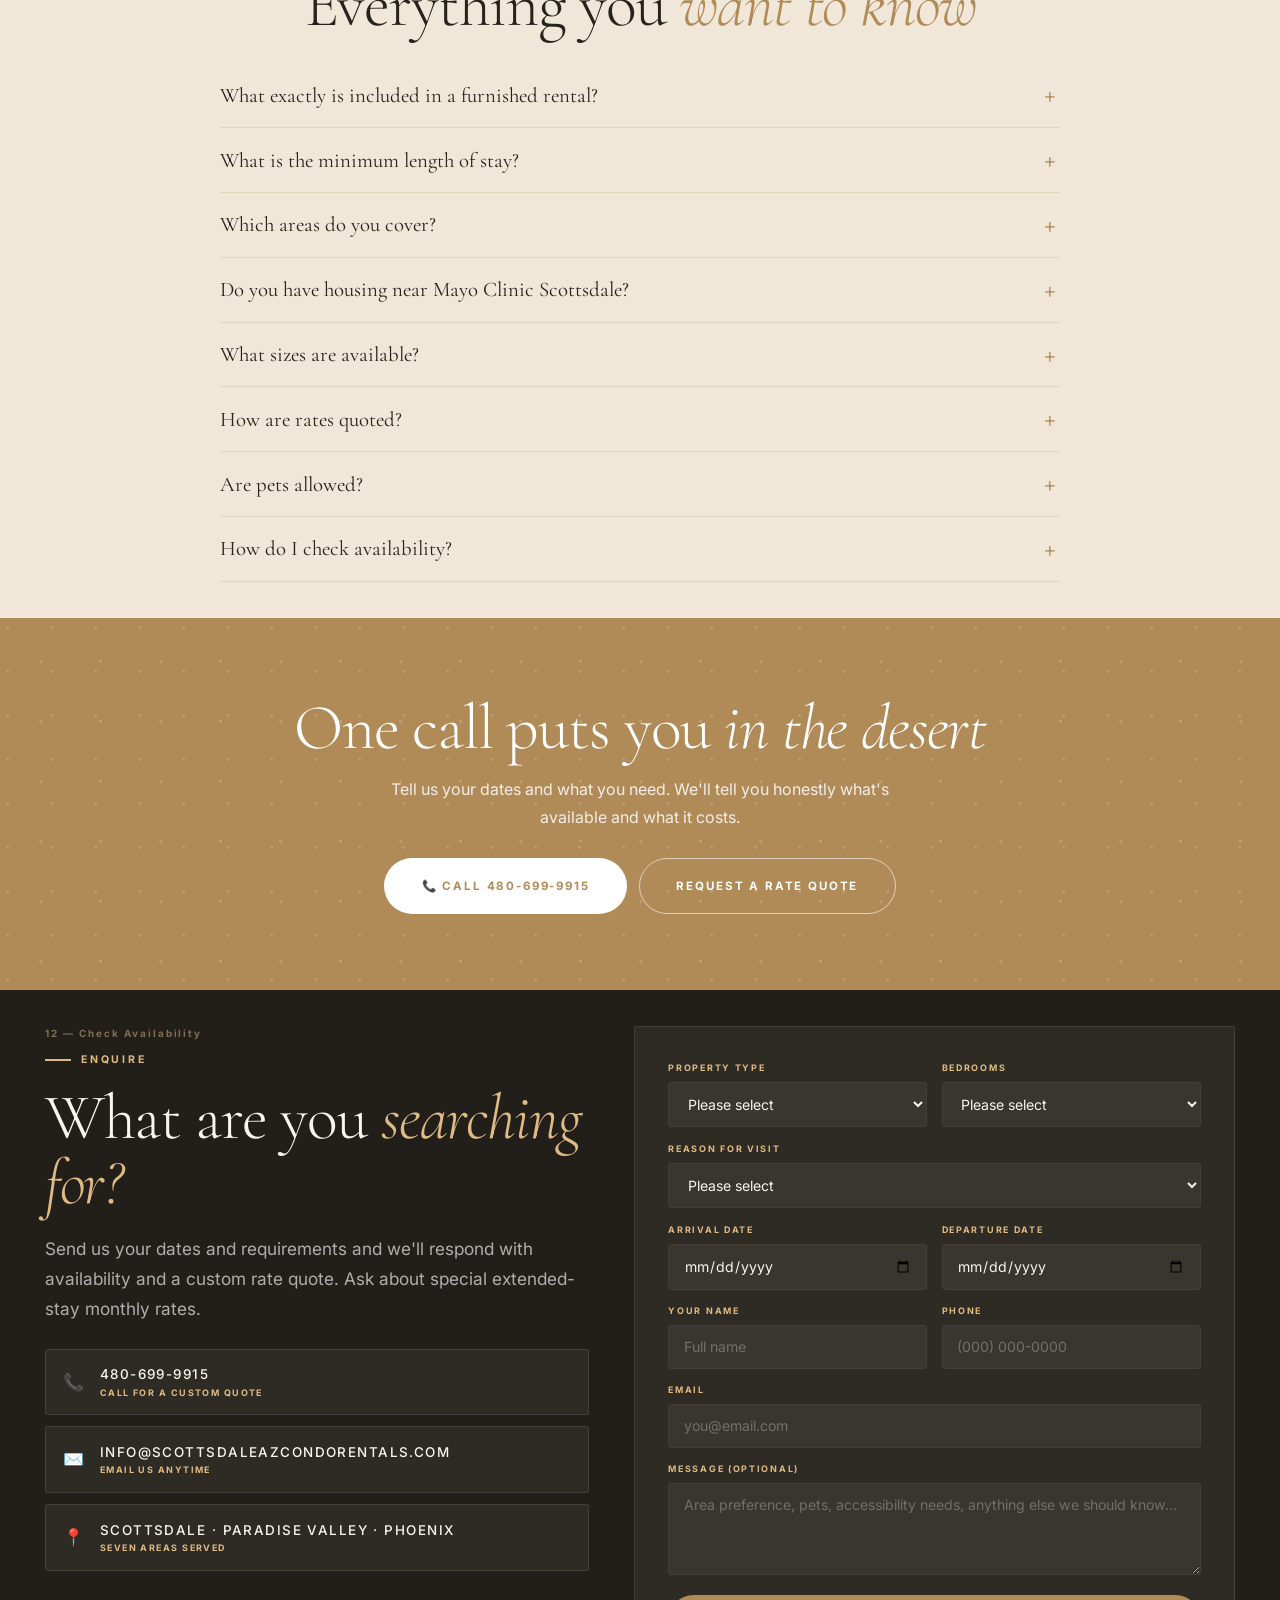
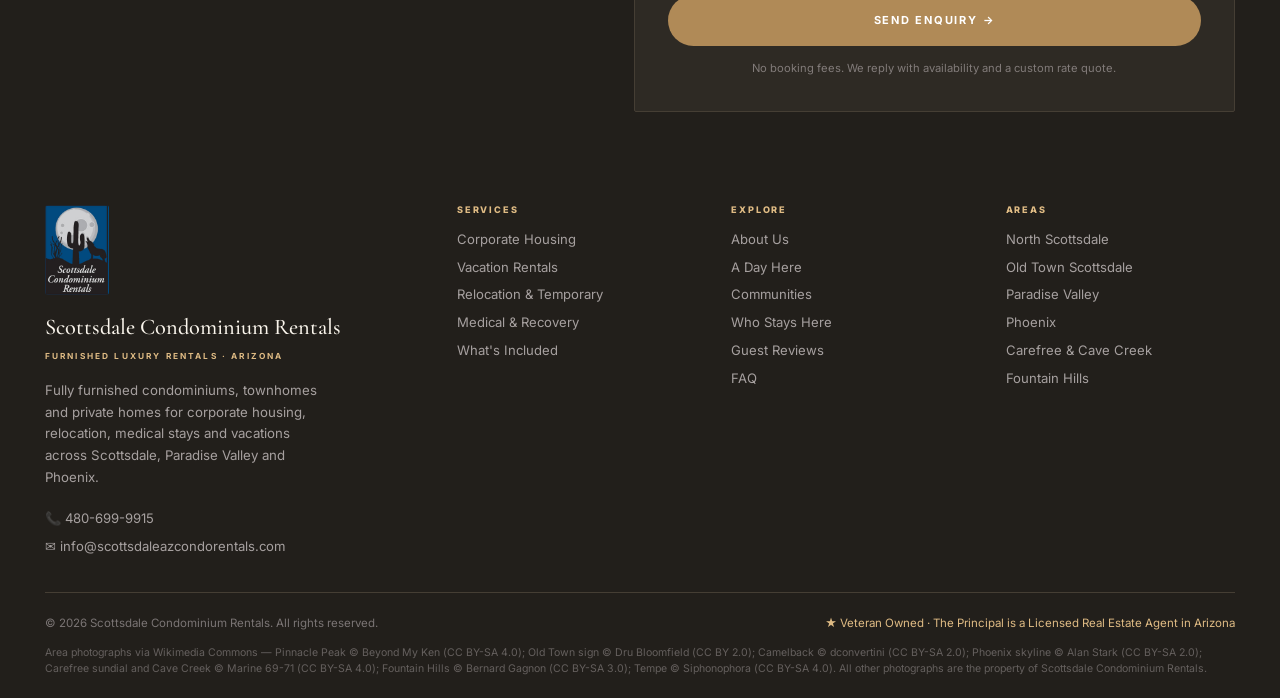
==== commit 32854dd0: "feat: orbital hero, warm champagne palette, place-accurate area photographs Hero - Replaced the stat" ====
--- a/index.html
+++ b/index.html
@@ -11,12 +11,12 @@
 <meta property="og:description" content="Fully furnished condominiums, townhomes and homes for corporate housing, relocation and vacations across Scottsdale, Paradise Valley and Phoenix.">
 <meta property="og:image" content="assets/img/hero-pool-community.jpg">
 <link rel="icon" href="assets/img/logo.jpg">
-<meta name="theme-color" content="#26101B">
+<meta name="theme-color" content="#221F1B">
 
 <link rel="preconnect" href="https://fonts.googleapis.com">
 <link rel="preconnect" href="https://fonts.gstatic.com" crossorigin>
 <link href="https://fonts.googleapis.com/css2?family=Cormorant+Garamond:ital,wght@0,300;0,400;0,500;1,300;1,400&family=Inter:wght@300;400;500;600;700;800&display=swap" rel="stylesheet">
-<link rel="stylesheet" href="assets/css/site.css?v=30">
+<link rel="stylesheet" href="assets/css/site.css?v=40">
 
 <script type="application/ld+json">
 {"@context":"https://schema.org","@type":"RealEstateAgent",
@@ -96,8 +96,23 @@
       </div>
     </div>
     <div class="hero-photo rv rv-d2">
-      <div class="ph ph-hero"><img src="assets/img/hero-pool-community.jpg" alt="Resort pool and condominium buildings with desert mountains beyond, Scottsdale Condominium Rentals" fetchpriority="high"></div>
-      <p class="hero-cap">Our community pool · Scottsdale, Arizona</p>
+      <div class="orbit">
+        <div class="orbit-ring">
+          <span class="sat" style="--i:0"><span class="sat-in"><img src="assets/img/hero-pool-community.jpg" alt="Resort pool at one of our condominium communities" fetchpriority="high"></span></span>
+          <span class="sat" style="--i:1"><span class="sat-in"><img src="assets/img/condo-exterior.jpg" alt="Condominium exterior with desert landscaping" loading="lazy"></span></span>
+          <span class="sat" style="--i:2"><span class="sat-in"><img src="assets/img/int-living-fireplace.jpg" alt="Furnished living room with fireplace" loading="lazy"></span></span>
+          <span class="sat" style="--i:3"><span class="sat-in"><img src="assets/img/int-kitchen.jpg" alt="Fully equipped kitchen" loading="lazy"></span></span>
+          <span class="sat" style="--i:4"><span class="sat-in"><img src="assets/img/int-bedroom.jpg" alt="Furnished bedroom" loading="lazy"></span></span>
+          <span class="sat" style="--i:5"><span class="sat-in"><img src="assets/img/pool-desert.jpg" alt="Resort pool with desert landscaping" loading="lazy"></span></span>
+          <span class="sat" style="--i:6"><span class="sat-in"><img src="assets/img/amenity-gym.jpg" alt="Community fitness centre" loading="lazy"></span></span>
+          <span class="sat" style="--i:7"><span class="sat-in"><img src="assets/img/community-entrance.jpg" alt="Gated community entrance" loading="lazy"></span></span>
+        </div>
+        <div class="orb">
+          <div class="orb-label"><b>Scottsdale</b><span>Furnished Rentals</span></div>
+        </div>
+        <div class="orbit-base"></div>
+      </div>
+      <p class="hero-cap">Our communities · Scottsdale, Paradise Valley &amp; Phoenix</p>
     </div>
   </div>
 </section>
@@ -472,14 +487,14 @@
       <p class="lead">We place guests across the north-east Valley and central Phoenix — each area with its own character, pace and price.</p>
     </div>
     <div class="g4">
-      <a href="#enquire" class="tcard tilt rv js-pop"><span class="n">01</span><span class="k">Golf &amp; Boulders</span><b>North Scottsdale</b><p>Grayhawk, Kierland and Troon — championship courses, gated communities and the McDowell Mountains.</p></a>
-      <a href="#enquire" class="tcard tilt rv rv-d1 js-pop"><span class="n">02</span><span class="k">Walkable</span><b>Old Town Scottsdale</b><p>Galleries, restaurants, Fashion Square and the canal — the most walkable address in the Valley.</p></a>
-      <a href="#enquire" class="tcard tilt rv rv-d2 js-pop"><span class="n">03</span><span class="k">Prestige</span><b>Paradise Valley</b><p>Between Camelback and Mummy Mountain — the Valley's most exclusive residential enclave.</p></a>
-      <a href="#enquire" class="tcard tilt rv rv-d3 js-pop"><span class="n">04</span><span class="k">Central</span><b>Phoenix</b><p>Close to Sky Harbor, downtown business districts and the full Metro freeway system.</p></a>
-      <a href="#enquire" class="tcard tilt rv js-pop"><span class="n">05</span><span class="k">Quiet</span><b>Carefree</b><p>High desert calm, boulder gardens and clear night skies — thirty minutes north of Scottsdale.</p></a>
-      <a href="#enquire" class="tcard tilt rv rv-d1 js-pop"><span class="n">06</span><span class="k">Western</span><b>Cave Creek</b><p>Old-west character, desert trails and some of the best casual dining in the north Valley.</p></a>
-      <a href="#enquire" class="tcard tilt rv rv-d2 js-pop"><span class="n">07</span><span class="k">Views</span><b>Fountain Hills</b><p>Elevated above the Valley beside the McDowells — famous fountain, wide horizons, quiet streets.</p></a>
-      <a href="#enquire" class="tcard tilt rv rv-d3 js-pop"><span class="n">08</span><span class="k">Beyond</span><b>Anywhere You Need</b><p>Mesa, Tempe, Chandler, Gilbert, Glendale, Peoria — easy freeway access from every community.</p></a>
+      <a href="#enquire" class="area tilt rv js-pop"><div class="ph ph-area"><img src="assets/img/area-north.jpg" alt="Pinnacle Peak rising above the North Scottsdale desert" loading="lazy"></div><div class="area-b"><span>Golf &amp; Boulders</span><b>North Scottsdale</b><p>Grayhawk, Kierland and Troon — championship courses, gated communities and the McDowell Mountains.</p></div></a>
+      <a href="#enquire" class="area tilt rv js-pop"><div class="ph ph-area"><img src="assets/img/area-oldtown.jpg" alt="The landmark Old Town Scottsdale sign above a palm-lined street" loading="lazy"></div><div class="area-b"><span>Walkable</span><b>Old Town Scottsdale</b><p>Galleries, restaurants, Fashion Square and the canal — the most walkable address in the Valley.</p></div></a>
+      <a href="#enquire" class="area tilt rv js-pop"><div class="ph ph-area"><img src="assets/img/area-paradise.jpg" alt="View from Camelback Mountain across Paradise Valley" loading="lazy"></div><div class="area-b"><span>Prestige</span><b>Paradise Valley</b><p>Between Camelback and Mummy Mountain — the Valley's most exclusive residential enclave.</p></div></a>
+      <a href="#enquire" class="area tilt rv js-pop"><div class="ph ph-area"><img src="assets/img/area-phoenix.jpg" alt="Downtown Phoenix skyline with mountains behind" loading="lazy"></div><div class="area-b"><span>Central</span><b>Phoenix</b><p>Close to Sky Harbor, downtown business districts and the full Metro freeway system.</p></div></a>
+      <a href="#enquire" class="area tilt rv js-pop"><div class="ph ph-area"><img src="assets/img/area-carefree.jpg" alt="The Carefree sundial and plaza in the high desert" loading="lazy"></div><div class="area-b"><span>Quiet</span><b>Carefree</b><p>High desert calm, boulder gardens and clear night skies — thirty minutes north of Scottsdale.</p></div></a>
+      <a href="#enquire" class="area tilt rv js-pop"><div class="ph ph-area"><img src="assets/img/area-cavecreek.jpg" alt="Old-west storefronts and a wagon in Cave Creek" loading="lazy"></div><div class="area-b"><span>Western</span><b>Cave Creek</b><p>Old-west character, desert trails and some of the best casual dining in the north Valley.</p></div></a>
+      <a href="#enquire" class="area tilt rv js-pop"><div class="ph ph-area"><img src="assets/img/area-fountain.jpg" alt="Fountain Hills homes below Red Mountain" loading="lazy"></div><div class="area-b"><span>Views</span><b>Fountain Hills</b><p>Elevated above the Valley beside the McDowells — famous fountain, wide horizons, quiet streets.</p></div></a>
+      <a href="#enquire" class="area tilt rv js-pop"><div class="ph ph-area"><img src="assets/img/area-beyond.jpg" alt="Tempe skyline across the wider Valley" loading="lazy"></div><div class="area-b"><span>Beyond</span><b>Anywhere You Need</b><p>Mesa, Tempe, Chandler, Gilbert, Glendale, Peoria — easy freeway access from every community.</p></div></a>
     </div>
   </div>
 </section>
@@ -724,6 +739,13 @@
     <div class="foot-bar">
       <span>© <span id="yr">2026</span> Scottsdale Condominium Rentals. All rights reserved.</span>
       <span class="creds">★ Veteran Owned · The Principal is a Licensed Real Estate Agent in Arizona</span>
+      <span style="flex-basis:100%;font-size:.66rem;color:rgba(255,246,249,.3);line-height:1.5">
+        Area photographs via Wikimedia Commons — Pinnacle Peak © Beyond My Ken (CC&nbsp;BY-SA&nbsp;4.0);
+        Old Town sign © Dru Bloomfield (CC&nbsp;BY&nbsp;2.0); Camelback © dconvertini (CC&nbsp;BY-SA&nbsp;2.0);
+        Phoenix skyline © Alan Stark (CC&nbsp;BY-SA&nbsp;2.0); Carefree sundial and Cave Creek © Marine&nbsp;69-71 (CC&nbsp;BY-SA&nbsp;4.0);
+        Fountain Hills © Bernard Gagnon (CC&nbsp;BY-SA&nbsp;3.0); Tempe © Siphonophora (CC&nbsp;BY-SA&nbsp;4.0).
+        All other photographs are the property of Scottsdale Condominium Rentals.
+      </span>
     </div>
   </div>
 </footer>
@@ -792,6 +814,6 @@
   </div>
 </div>
 
-<script src="assets/js/site.js?v=30"></script>
+<script src="assets/js/site.js?v=40"></script>
 </body>
 </html>
--- a/assets/css/site.css
+++ b/assets/css/site.css
@@ -6,27 +6,32 @@
    ========================================================================== */
 
 :root{
-  --ink:#26101B;
-  --ink2:#351826;
-  --ink3:#4A2334;
-
-  --rose:#D94F7A;
-  --rose-dk:#B33A61;
-  --pink:#F080A6;
-  --pink-lt:#F9B9CE;
-  --pink-pale:#FBD9E4;
-
-  --blush:#FBE7EE;
-  --blush2:#F6D8E3;
-  --shell:#FFF6F9;
-  --white:#FFFDFE;
-
-  --clay:#E08A6B;
-  --sun:#F2B063;
-
-  --txt:#2A121F;
-  --txt-mid:#7A5566;
-  --txt-lt:#A98899;
+  /* warm champagne / chrome — taken from the reference interior */
+  --ink:#221F1B;
+  --ink2:#2E2A24;
+  --ink3:#453E34;
+
+  --rose:#B08A57;        /* champagne bronze — primary accent */
+  --rose-dk:#8F6E40;
+  --pink:#DFBB84;        /* warm cove glow */
+  --pink-lt:#EBD4B0;
+  --pink-pale:#F2E3CB;
+
+  --blush:#F0E7D9;       /* warm sand panel */
+  --blush2:#E3D6C1;
+  --shell:#FAF5EC;       /* cream ground */
+  --white:#FFFCF6;
+
+  --clay:#C08A62;
+  --sun:#E3B478;
+
+  --chrome:#AEB6BC;
+  --chrome-lt:#E4E9EC;
+  --chrome-dk:#767E85;
+
+  --txt:#26221C;
+  --txt-mid:#6D6354;
+  --txt-lt:#9B8F7C;
 
   --r:3px;
   --r-lg:2px;
@@ -137,6 +142,7 @@
 .ph-collage{aspect-ratio:291/564;max-width:291px}
 .ph-map{aspect-ratio:229/229;max-width:229px}
 .ph-promo{aspect-ratio:238/168;max-width:238px}
+.ph-area{aspect-ratio:3/2;max-width:100%}   /* Wikimedia originals are 1600–1920px wide */
 
 /* small originals are presented as mounted prints rather than stretched fills */
 .card .ph,.zig .ph{
@@ -243,6 +249,108 @@
 .hero-sub{font-size:clamp(.92rem,1.25vw,1.05rem);color:rgba(255,246,249,.7);max-width:48ch;margin-bottom:1.7rem;line-height:1.72}
 .hero-sub b{color:var(--pink);font-weight:600}
 .hero-btns{display:flex;flex-wrap:wrap;gap:.7rem}
+/* ==========================================================================
+   ORBIT — rotating chrome orb with the client's own photographs circling it.
+   Pure CSS transforms: GPU-composited, runs smoothly on mobile, no video.
+   ========================================================================== */
+.orbit{
+  --size:min(540px,86vw);
+  --r:calc(var(--size) * .40);   /* absolute radius — a % here would resolve
+                                    against the satellite, not the orbit */
+  position:relative;width:var(--size);aspect-ratio:1/1;margin-inline:auto;
+  display:grid;place-items:center;
+}
+/* soft cove glow behind everything, like the reference interior */
+.orbit::before{
+  content:"";position:absolute;inset:-6%;border-radius:50%;
+  background:radial-gradient(circle at 50% 42%,rgba(227,180,120,.28),transparent 62%);
+  filter:blur(14px);
+}
+/* the ring the photographs travel on */
+.orbit-ring{
+  position:absolute;inset:0;border-radius:50%;
+  border:1px solid rgba(223,187,132,.22);
+  animation:orbit-spin 46s linear infinite;
+}
+.orbit-ring::after{
+  content:"";position:absolute;inset:11%;border-radius:50%;
+  border:1px dashed rgba(223,187,132,.14);
+}
+.sat{
+  position:absolute;top:50%;left:50%;width:76px;height:76px;
+  transform:
+    translate(-50%,-50%)
+    rotate(calc(var(--i) * 45deg))
+    translateY(calc(var(--r) * -1))
+    rotate(calc(var(--i) * -45deg));
+}
+.sat-in{
+  width:100%;height:100%;border-radius:50%;overflow:hidden;
+  background:var(--ink2);
+  border:2px solid rgba(223,187,132,.5);
+  box-shadow:0 6px 20px -6px rgba(0,0,0,.65);
+  animation:orbit-spin-rev 46s linear infinite;   /* keeps photos upright */
+}
+.sat-in img{width:100%;height:100%;object-fit:cover;display:block}
+
+/* the orb */
+.orb{
+  position:relative;width:47%;aspect-ratio:1/1;border-radius:50%;
+  background:
+    radial-gradient(circle at 34% 28%,#F2F5F7 0%,#C8D0D6 16%,#9AA3AA 40%,#5D666D 70%,#333A40 100%);
+  box-shadow:
+    inset -10px -14px 32px rgba(0,0,0,.55),
+    inset 8px 10px 26px rgba(255,255,255,.34),
+    0 22px 50px -18px rgba(0,0,0,.6);
+  overflow:hidden;
+}
+/* rotating banding reads as the sphere physically rolling */
+.orb::before{
+  content:"";position:absolute;inset:0;border-radius:50%;
+  background:conic-gradient(from 0deg,
+    rgba(255,255,255,.30) 0deg, rgba(255,255,255,0) 42deg,
+    rgba(0,0,0,.24) 96deg, rgba(255,255,255,0) 150deg,
+    rgba(255,255,255,.24) 204deg, rgba(255,255,255,0) 258deg,
+    rgba(0,0,0,.22) 312deg, rgba(255,255,255,.30) 360deg);
+  mix-blend-mode:overlay;
+  animation:orb-roll 7s linear infinite;
+}
+/* fixed specular highlight so the sphere reads as lit from one side */
+.orb::after{
+  content:"";position:absolute;left:20%;top:14%;width:34%;height:24%;
+  border-radius:50%;background:radial-gradient(ellipse,rgba(255,255,255,.72),transparent 70%);
+  filter:blur(5px);
+}
+.orb-label{
+  position:absolute;inset:0;display:grid;place-items:center;text-align:center;z-index:3;
+  font-family:var(--ff-d);color:#fff;line-height:1.1;
+  text-shadow:0 2px 12px rgba(0,0,0,.6);padding:1rem;
+}
+.orb-label b{display:block;font-size:clamp(1.5rem,3.6vw,2.3rem);font-weight:400}
+.orb-label span{
+  display:block;font-family:var(--ff-s);font-size:.55rem;letter-spacing:.24em;
+  text-transform:uppercase;font-weight:700;color:var(--pink-lt);margin-top:.4rem;
+}
+/* plinth glow under the orb, echoing the reference */
+.orbit-base{
+  position:absolute;bottom:4%;left:50%;transform:translateX(-50%);
+  width:52%;height:12px;border-radius:50%;
+  background:radial-gradient(ellipse,rgba(223,187,132,.5),transparent 70%);
+  filter:blur(6px);
+}
+
+@keyframes orbit-spin{to{transform:rotate(360deg)}}
+@keyframes orbit-spin-rev{to{transform:rotate(-360deg)}}
+@keyframes orb-roll{to{transform:rotate(360deg)}}
+
+@media(prefers-reduced-motion:reduce){
+  .orbit-ring,.sat-in,.orb::before{animation:none}
+}
+@media(max-width:680px){
+  .sat{width:54px;height:54px}
+  .orbit{--size:min(340px,88vw)}
+}
+
 .hero-photo{position:relative}
 .hero-photo .ph{aspect-ratio:4/3;background:var(--ink2);border-radius:var(--r-lg)}
 .hero-cap{
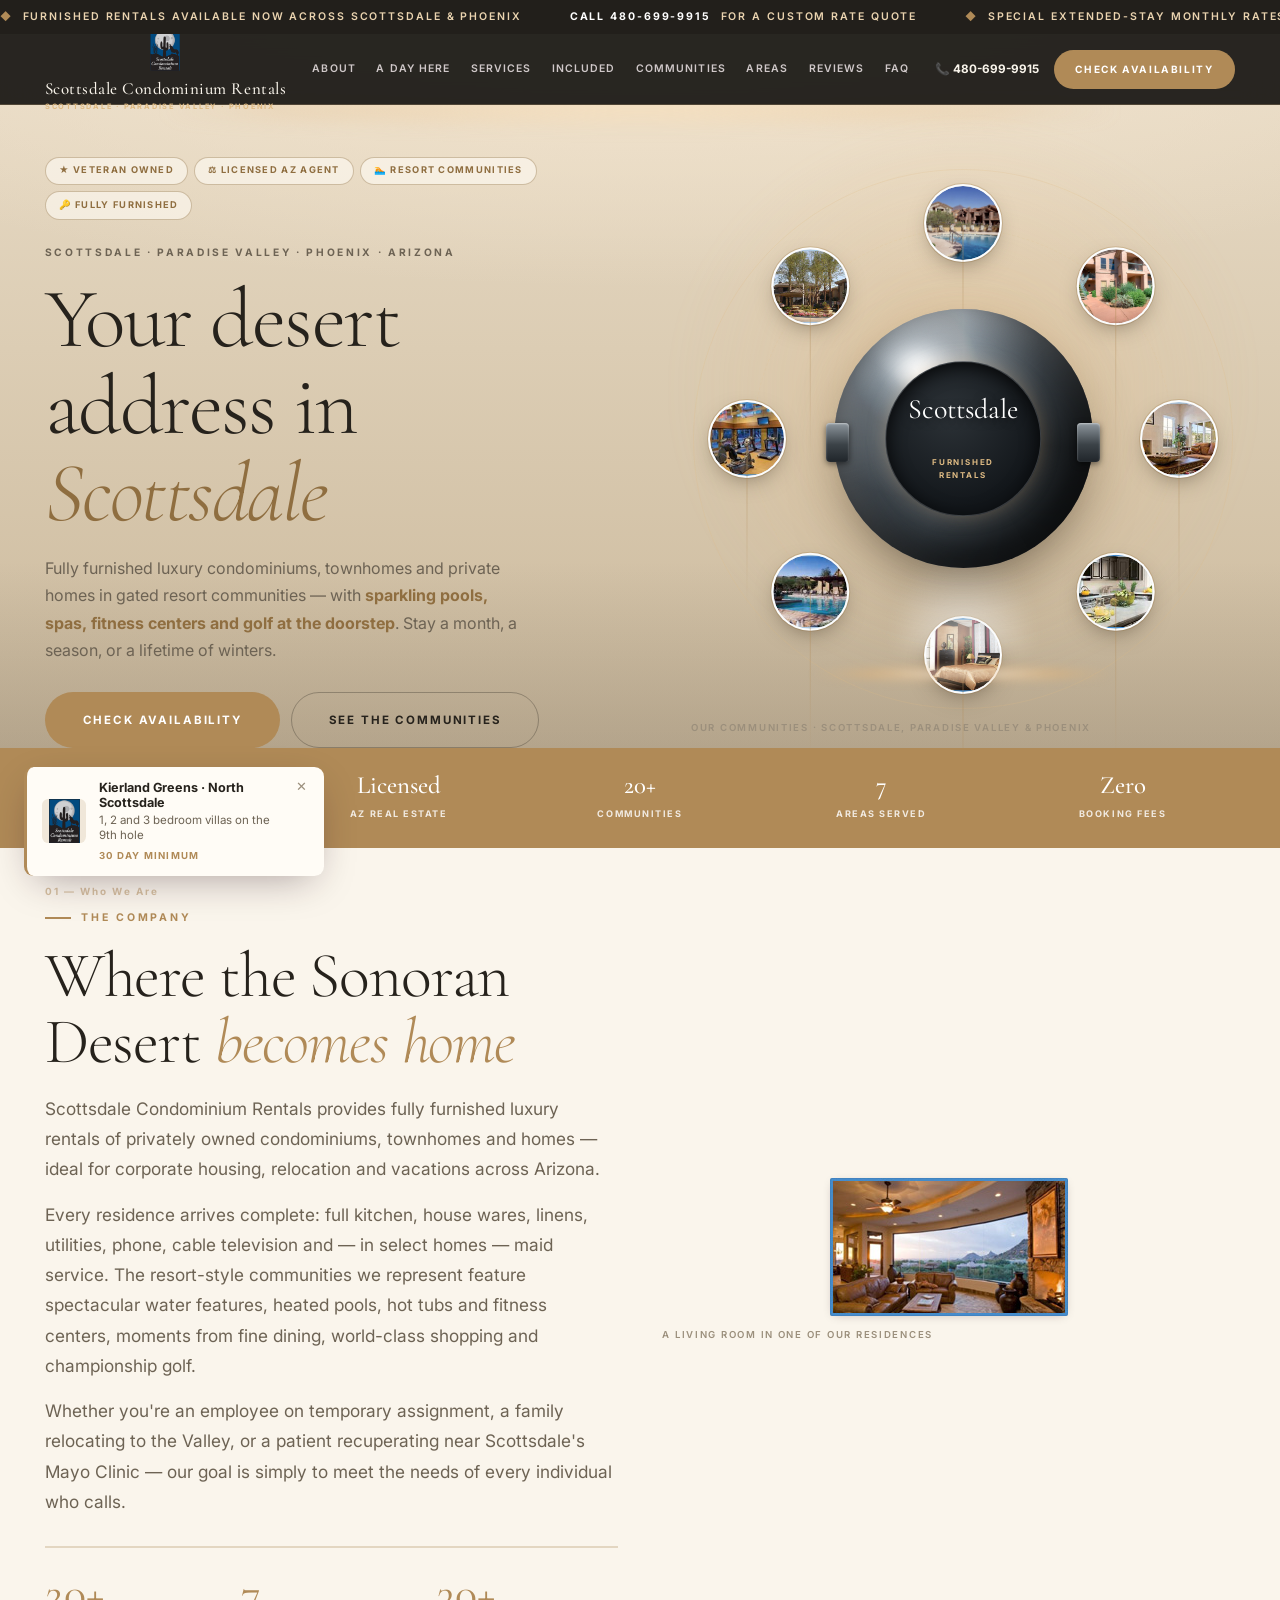
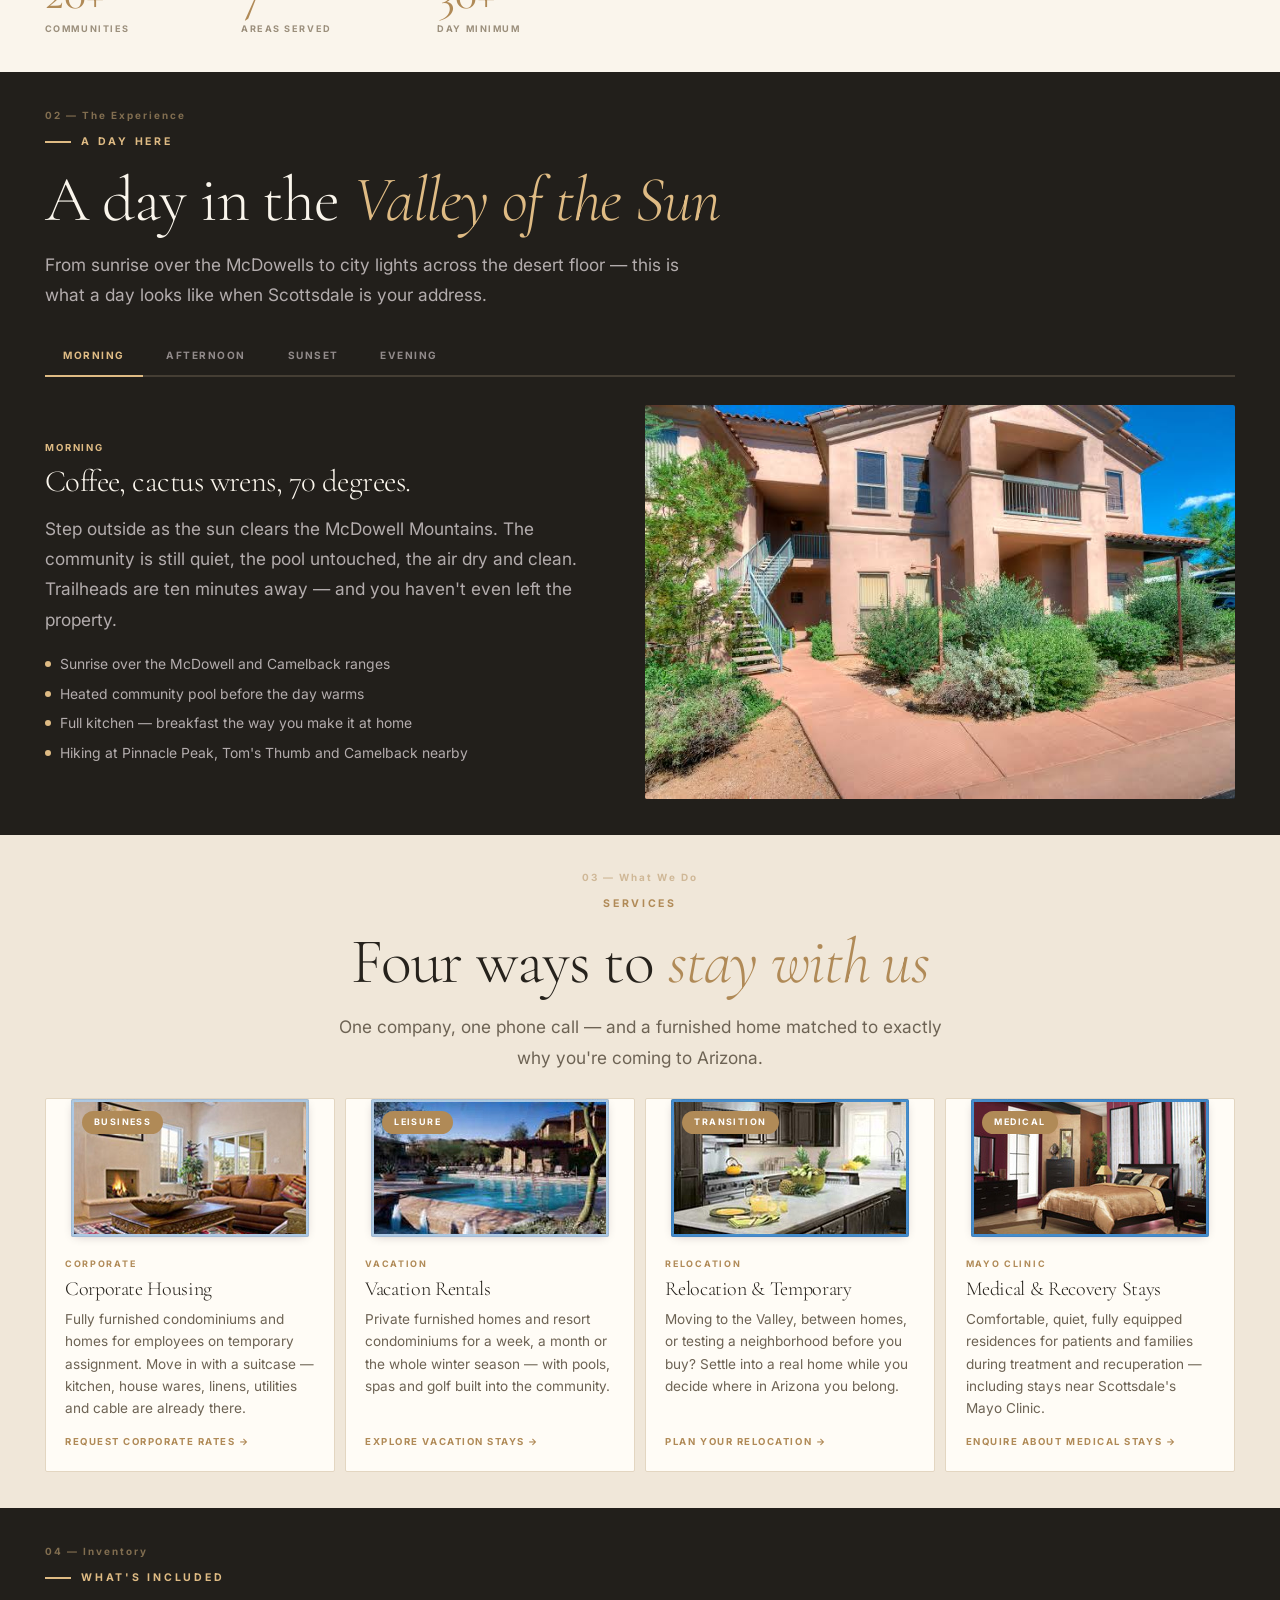
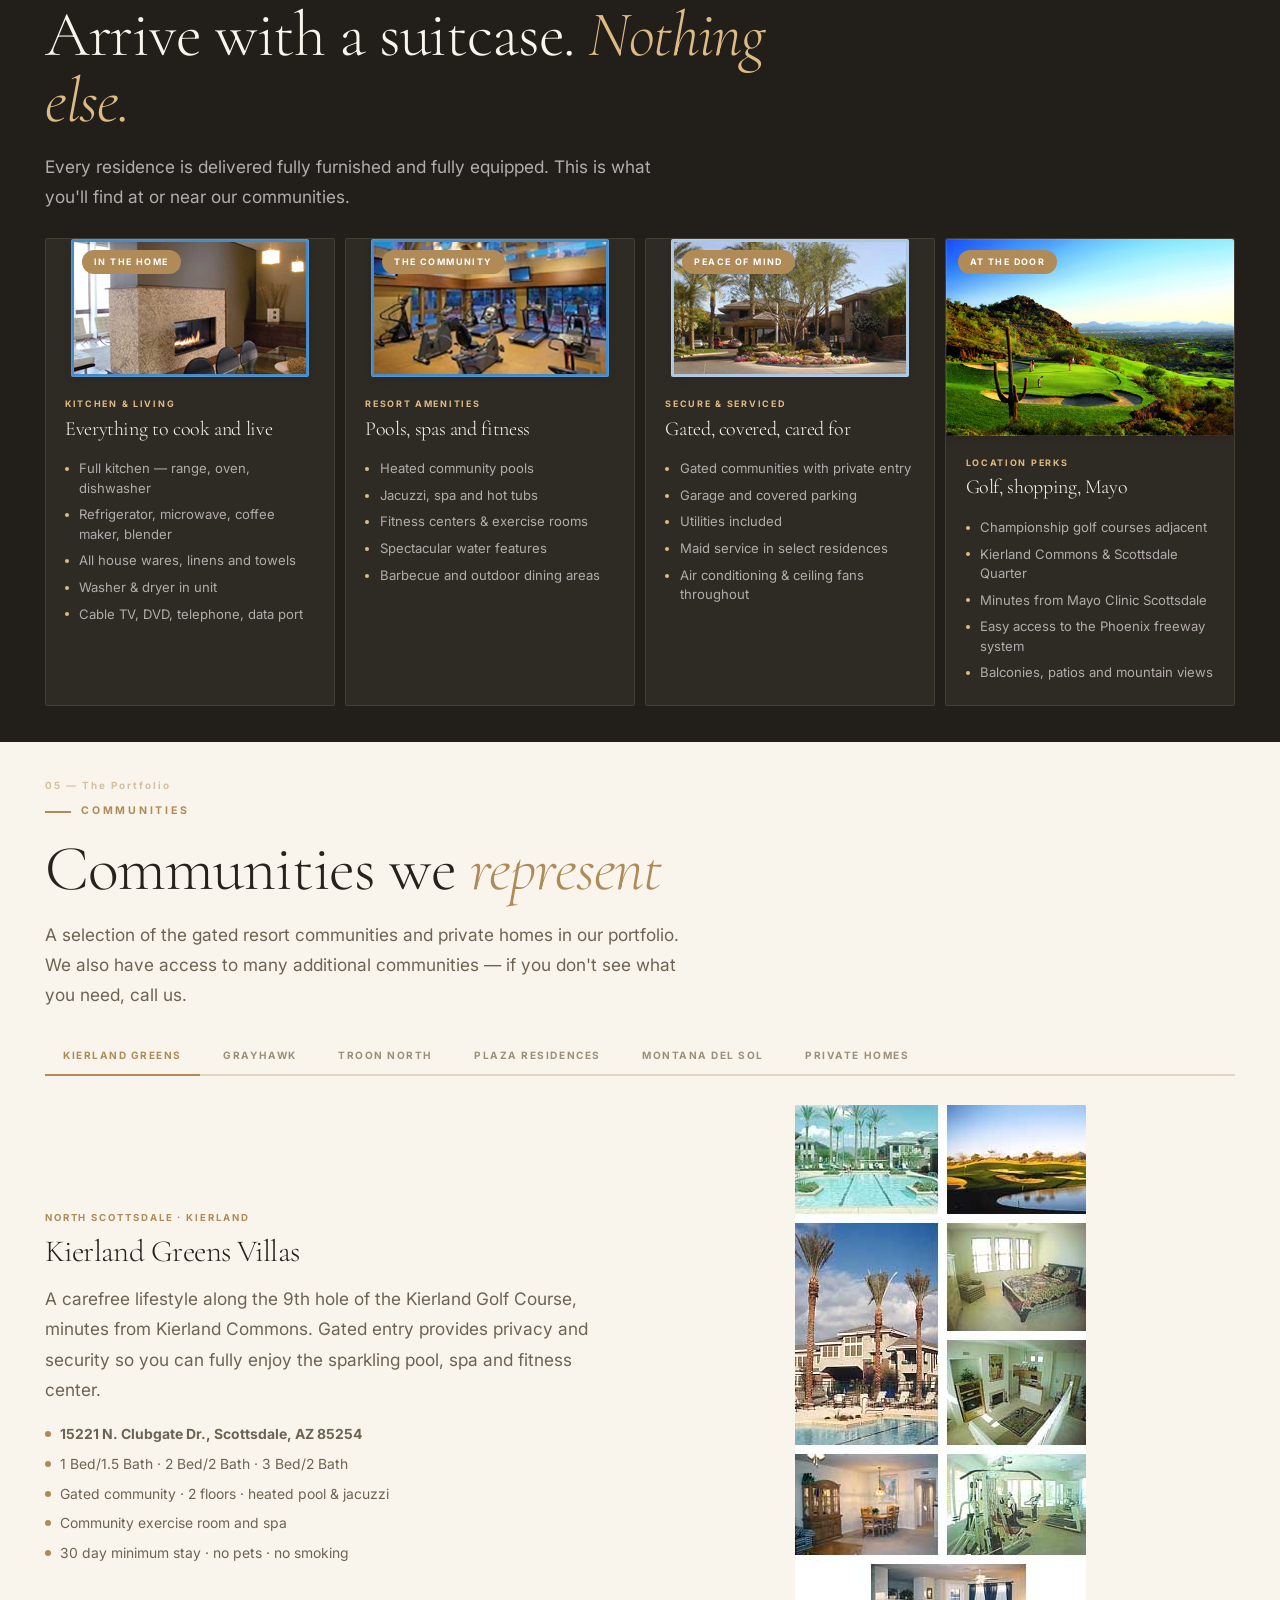
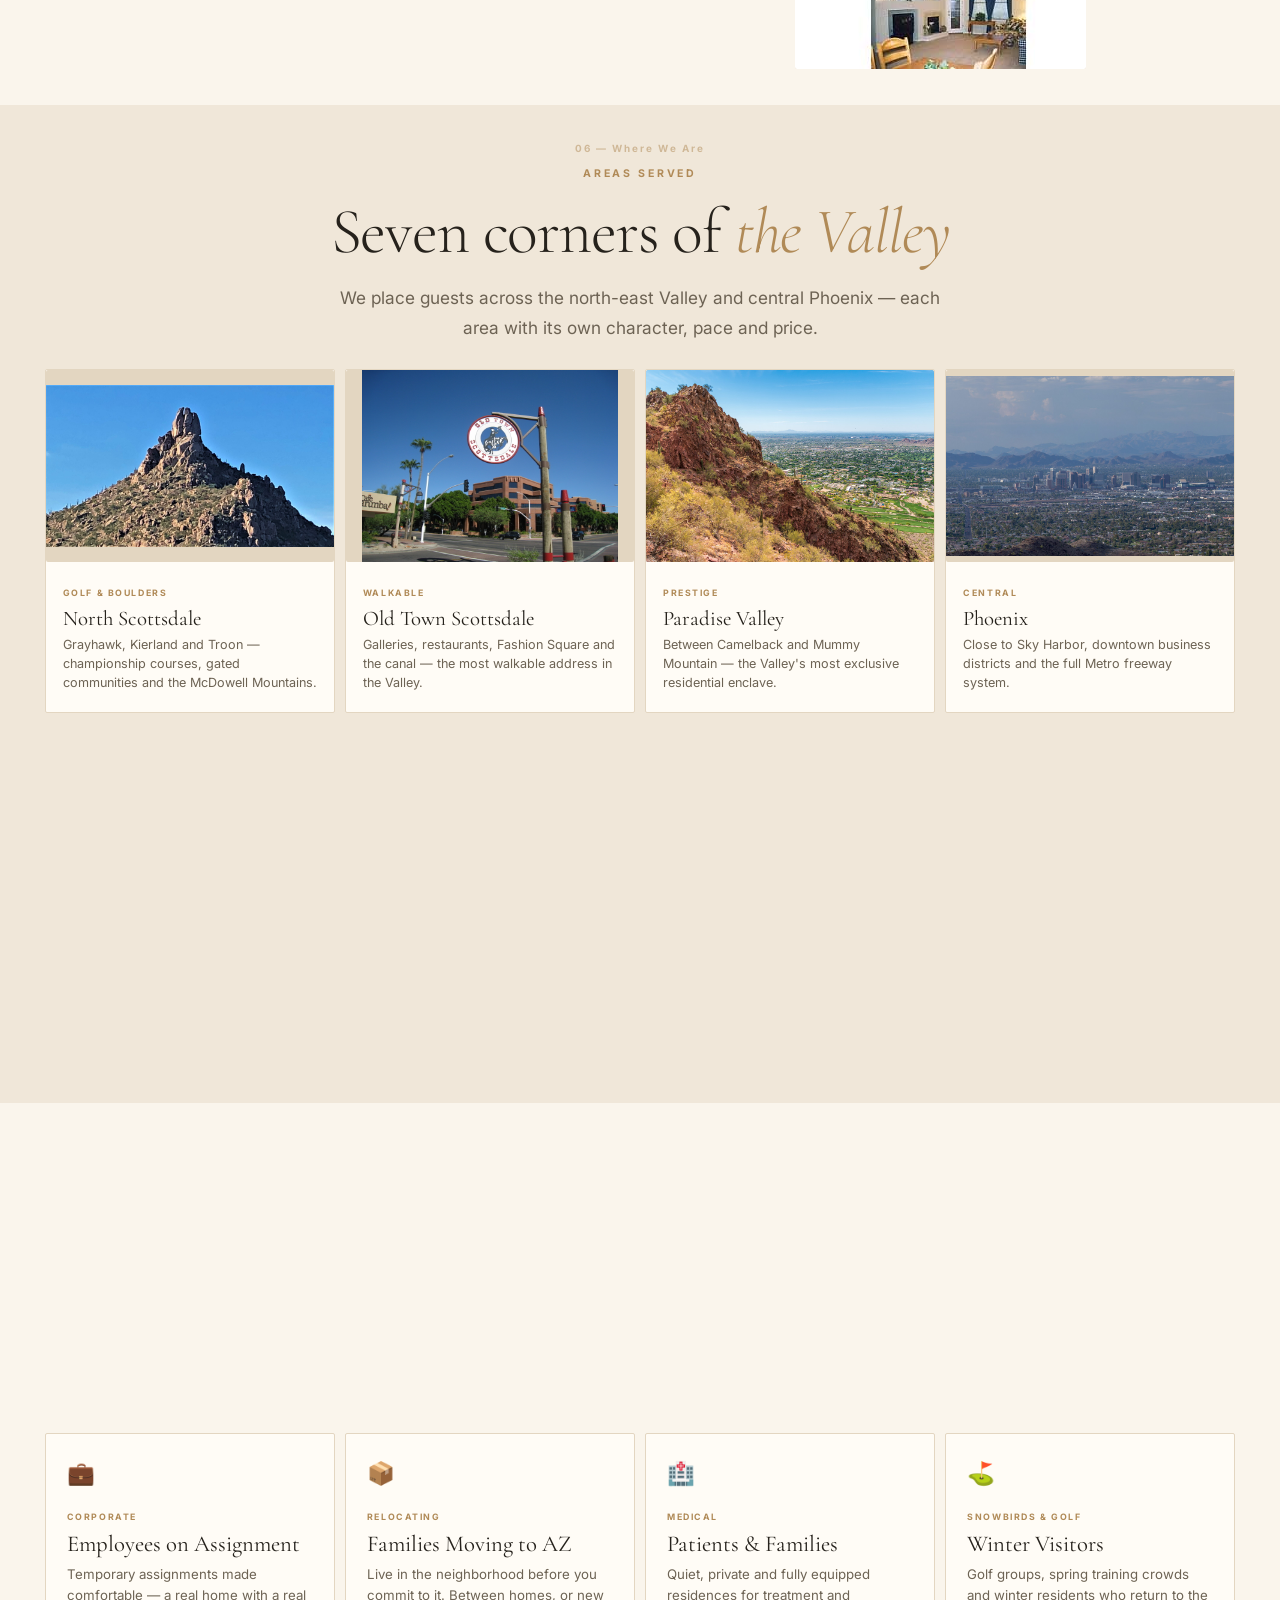
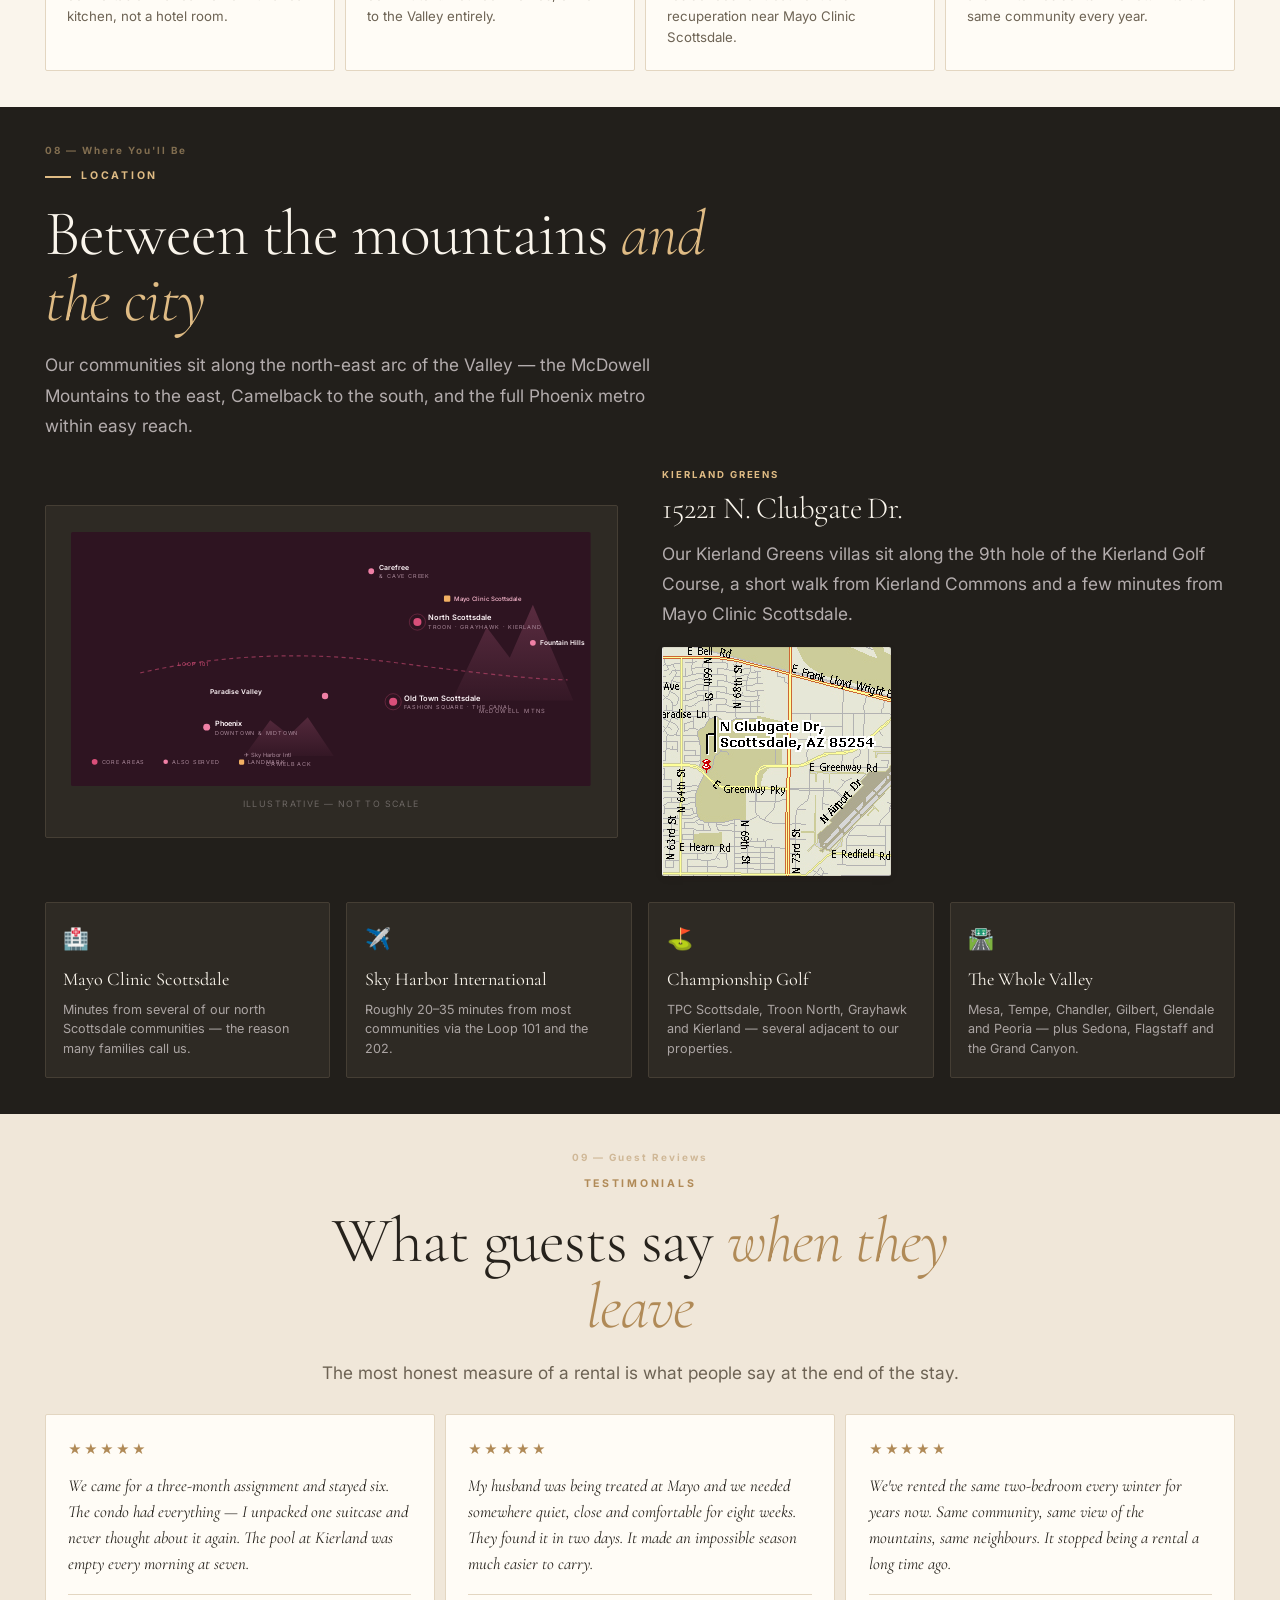
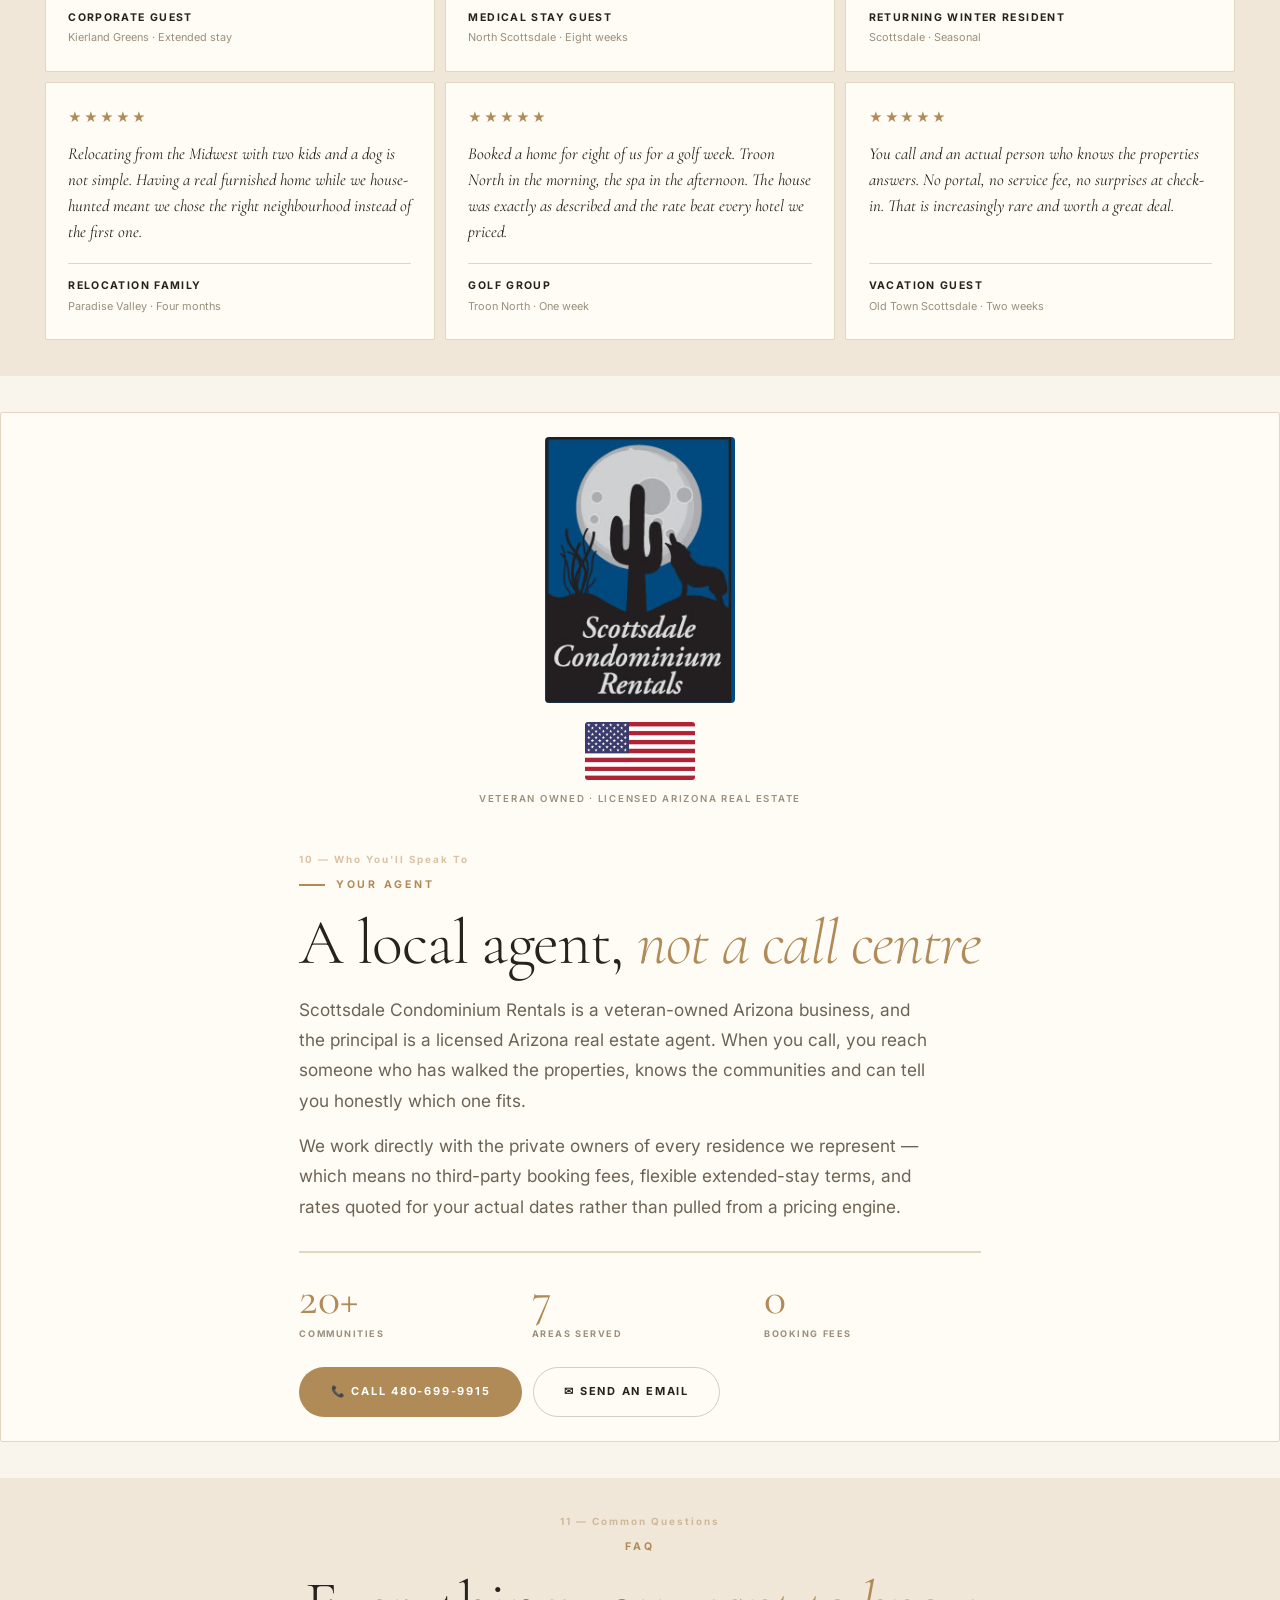
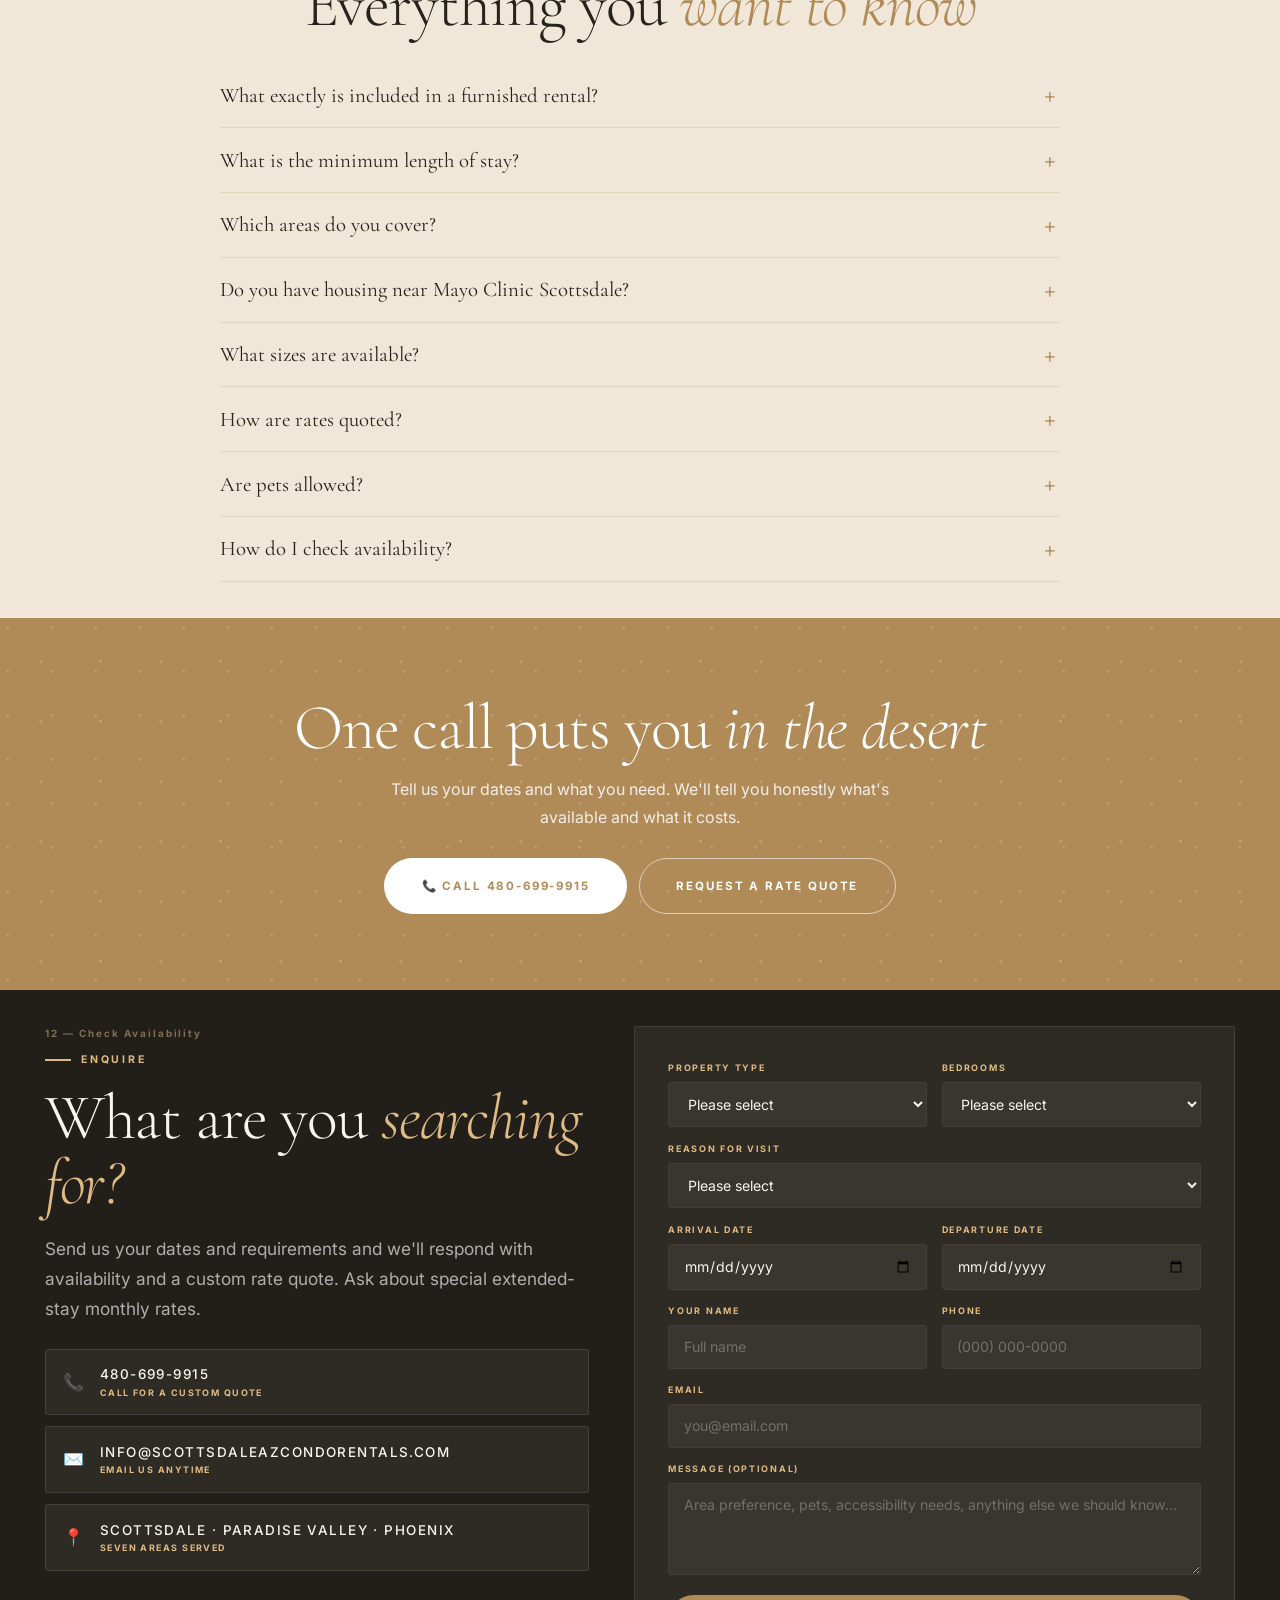
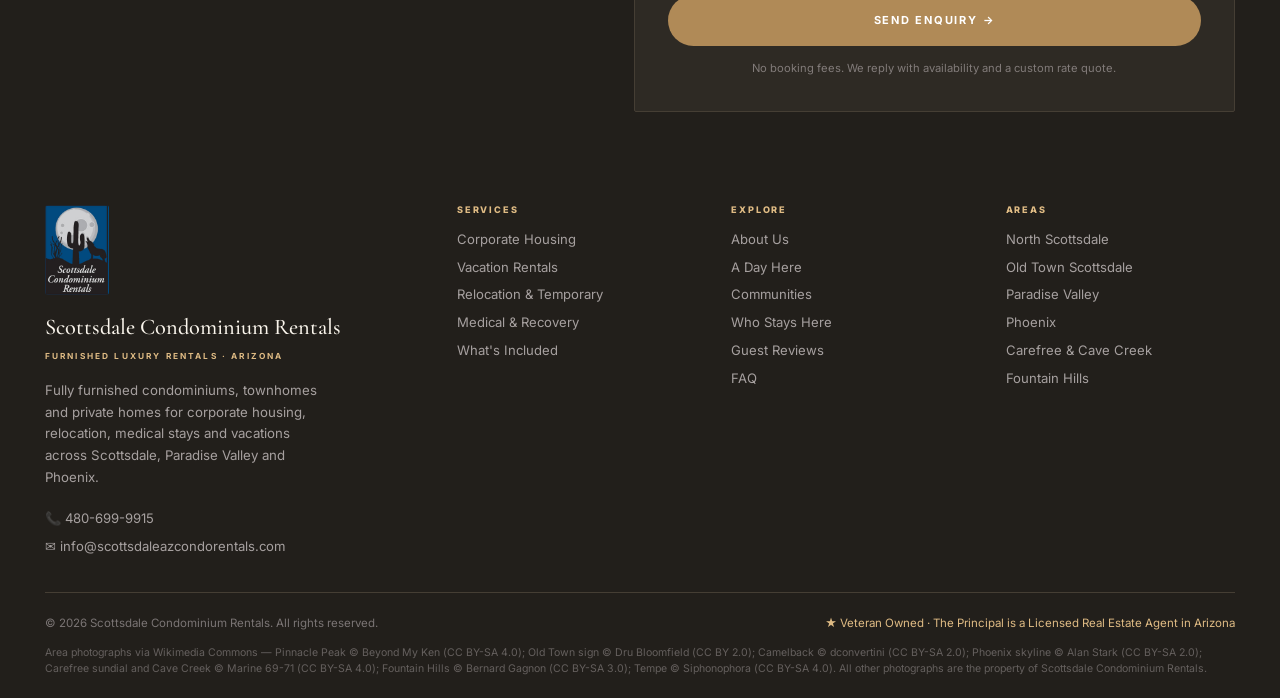
==== commit c370e519: "fix: rebuild the orb to match the reference, take the hero light and warm Orb - Rebuilt as the dark " ====
--- a/index.html
+++ b/index.html
@@ -16,7 +16,7 @@
 <link rel="preconnect" href="https://fonts.googleapis.com">
 <link rel="preconnect" href="https://fonts.gstatic.com" crossorigin>
 <link href="https://fonts.googleapis.com/css2?family=Cormorant+Garamond:ital,wght@0,300;0,400;0,500;1,300;1,400&family=Inter:wght@300;400;500;600;700;800&display=swap" rel="stylesheet">
-<link rel="stylesheet" href="assets/css/site.css?v=40">
+<link rel="stylesheet" href="assets/css/site.css?v=50">
 
 <script type="application/ld+json">
 {"@context":"https://schema.org","@type":"RealEstateAgent",
@@ -108,8 +108,11 @@
           <span class="sat" style="--i:7"><span class="sat-in"><img src="assets/img/community-entrance.jpg" alt="Gated community entrance" loading="lazy"></span></span>
         </div>
         <div class="orb">
-          <div class="orb-label"><b>Scottsdale</b><span>Furnished Rentals</span></div>
-        </div>
+          <span class="orb-vent l"></span>
+          <span class="orb-vent r"></span>
+          <div class="orb-screen"><b>Scottsdale</b><span>Furnished Rentals</span></div>
+        </div>
+        <div class="orb-steam"></div>
         <div class="orbit-base"></div>
       </div>
       <p class="hero-cap">Our communities · Scottsdale, Paradise Valley &amp; Phoenix</p>
@@ -814,6 +817,6 @@
   </div>
 </div>
 
-<script src="assets/js/site.js?v=40"></script>
+<script src="assets/js/site.js?v=50"></script>
 </body>
 </html>
--- a/assets/css/site.css
+++ b/assets/css/site.css
@@ -198,8 +198,14 @@
 /* ==========================================================================
    Nav
    ========================================================================== */
-.nav{position:sticky;top:0;z-index:1000;background:transparent;transition:.4s var(--ease);border-bottom:1px solid transparent}
-.nav.solid{background:rgba(38,16,27,.96);backdrop-filter:blur(16px);border-bottom-color:rgba(240,128,166,.2)}
+/* always solid — the hero beneath is light, so a transparent bar would
+   render the light nav text invisible */
+.nav{
+  position:sticky;top:0;z-index:1000;transition:.4s var(--ease);
+  background:rgba(34,31,27,.97);backdrop-filter:blur(16px);
+  border-bottom:1px solid rgba(223,187,132,.22);
+}
+.nav.solid{box-shadow:0 8px 30px -14px rgba(0,0,0,.5)}
 .nav-in{display:flex;align-items:center;justify-content:space-between;height:var(--nav-h);gap:1.4rem}
 .brand{display:flex;flex-direction:column;line-height:1;flex:0 1 auto;min-width:0}
 .brand b{font-family:var(--ff-d);font-size:1.06rem;font-weight:500;color:var(--shell);letter-spacing:.03em;white-space:nowrap}
@@ -235,19 +241,42 @@
 /* ==========================================================================
    HERO — image sits on the surface next to the text
    ========================================================================== */
-.hero{background:var(--ink);padding-top:clamp(2rem,4vw,3.4rem);padding-bottom:0;margin-top:calc(var(--nav-h) * -1)}
-.hero-in{padding-top:var(--nav-h);display:grid;grid-template-columns:1.05fr .95fr;gap:clamp(1.6rem,3.5vw,3.2rem);align-items:center}
+/* warm beige room with an overhead cove glow, as in the reference interior */
+.hero{
+  position:relative;overflow:hidden;
+  background:
+    radial-gradient(ellipse 120% 62% at 50% -8%, rgba(255,246,232,.95) 0%, rgba(240,226,204,.75) 34%, transparent 70%),
+    linear-gradient(180deg, #E9DCC7 0%, #DCCDB4 44%, #CBB99C 100%);
+  padding-top:clamp(2rem,4vw,3.4rem);padding-bottom:0;margin-top:calc(var(--nav-h) * -1);
+}
+/* the cove light strip across the top */
+.hero::before{
+  content:"";position:absolute;left:50%;top:calc(var(--nav-h) - 6px);transform:translateX(-50%);
+  width:74%;height:22px;border-radius:50%;pointer-events:none;
+  background:radial-gradient(ellipse,rgba(255,236,205,.95),rgba(227,180,120,.35) 55%,transparent 75%);
+  filter:blur(10px);
+}
+/* concrete-toned floor band beneath, echoing the reference */
+.hero::after{
+  content:"";position:absolute;left:0;right:0;bottom:0;height:26%;pointer-events:none;
+  background:linear-gradient(180deg,transparent,rgba(120,110,96,.28));
+}
+.hero-in{position:relative;z-index:2;padding-top:var(--nav-h);display:grid;grid-template-columns:1.05fr .95fr;gap:clamp(1.6rem,3.5vw,3.2rem);align-items:center}
 .hero-badges{display:flex;flex-wrap:wrap;gap:.4rem;margin-bottom:1.5rem}
 .hero-badges span{
-  padding:.36rem .8rem;border:1px solid rgba(240,128,166,.4);border-radius:100px;
+  padding:.36rem .8rem;border:1px solid rgba(143,110,64,.4);border-radius:100px;
   font-size:.58rem;letter-spacing:.14em;text-transform:uppercase;font-weight:700;
-  color:var(--pink-lt);background:rgba(240,128,166,.09);
-}
-.hero-loc{font-size:.64rem;letter-spacing:.26em;text-transform:uppercase;color:rgba(255,246,249,.5);margin-bottom:1rem;font-weight:600}
-.hero h1{font-size:clamp(2.8rem,6.6vw,5.4rem);color:var(--shell);margin-bottom:1.1rem}
+  color:var(--rose-dk);background:rgba(255,252,246,.6);
+}
+.hero-loc{font-size:.64rem;letter-spacing:.26em;text-transform:uppercase;color:var(--txt-mid);margin-bottom:1rem;font-weight:700}
+.hero h1{font-size:clamp(2.8rem,6.6vw,5.4rem);color:var(--txt);margin-bottom:1.1rem}
+.hero h1 em{color:var(--rose-dk)}
 .hero h1 span{display:block}
-.hero-sub{font-size:clamp(.92rem,1.25vw,1.05rem);color:rgba(255,246,249,.7);max-width:48ch;margin-bottom:1.7rem;line-height:1.72}
-.hero-sub b{color:var(--pink);font-weight:600}
+.hero-sub{font-size:clamp(.92rem,1.25vw,1.05rem);color:var(--txt-mid);max-width:48ch;margin-bottom:1.7rem;line-height:1.72}
+.hero-sub b{color:var(--rose-dk);font-weight:700}
+.hero .btn-o{border-color:rgba(38,34,28,.3);color:var(--txt)}
+.hero .btn-o:hover{border-color:var(--rose);color:var(--rose-dk);background:rgba(255,252,246,.5)}
+.hero-cap{color:var(--txt-lt)!important}
 .hero-btns{display:flex;flex-wrap:wrap;gap:.7rem}
 /* ==========================================================================
    ORBIT — rotating chrome orb with the client's own photographs circling it.
@@ -277,66 +306,107 @@
   border:1px dashed rgba(223,187,132,.14);
 }
 .sat{
-  position:absolute;top:50%;left:50%;width:76px;height:76px;
+  display:block;                       /* span defaults to inline — kills radius */
+  position:absolute;top:50%;left:50%;width:78px;height:78px;
   transform:
     translate(-50%,-50%)
     rotate(calc(var(--i) * 45deg))
     translateY(calc(var(--r) * -1))
     rotate(calc(var(--i) * -45deg));
 }
+/* thin leader line from each thumbnail back toward the orb, as in the reference */
+.sat::before{
+  content:"";position:absolute;top:50%;left:50%;
+  width:calc(var(--r) - 46px);height:1px;
+  background:linear-gradient(to right,rgba(176,138,87,.55),rgba(176,138,87,0));
+  transform-origin:0 50%;transform:rotate(90deg);
+  pointer-events:none;
+}
 .sat-in{
+  display:block;                       /* ditto */
   width:100%;height:100%;border-radius:50%;overflow:hidden;
-  background:var(--ink2);
-  border:2px solid rgba(223,187,132,.5);
-  box-shadow:0 6px 20px -6px rgba(0,0,0,.65);
+  background:var(--chrome-lt);
+  border:2px solid rgba(255,255,255,.9);
+  box-shadow:0 8px 22px -8px rgba(60,50,35,.55),0 0 0 1px rgba(176,138,87,.35);
   animation:orbit-spin-rev 46s linear infinite;   /* keeps photos upright */
 }
-.sat-in img{width:100%;height:100%;object-fit:cover;display:block}
-
-/* the orb */
+.sat-in img{width:100%;height:100%;object-fit:cover;display:block;border-radius:50%}
+
+/* ---------- the unit: dark glossy sphere, per the reference ---------- */
 .orb{
-  position:relative;width:47%;aspect-ratio:1/1;border-radius:50%;
+  position:relative;width:48%;aspect-ratio:1/1;border-radius:50%;
   background:
-    radial-gradient(circle at 34% 28%,#F2F5F7 0%,#C8D0D6 16%,#9AA3AA 40%,#5D666D 70%,#333A40 100%);
+    radial-gradient(circle at 32% 24%,
+      #EDF1F4 0%, #AFB8BF 9%, #6E777E 24%,
+      #3A4147 48%, #22272B 72%, #14181B 100%);
   box-shadow:
-    inset -10px -14px 32px rgba(0,0,0,.55),
-    inset 8px 10px 26px rgba(255,255,255,.34),
-    0 22px 50px -18px rgba(0,0,0,.6);
-  overflow:hidden;
-}
-/* rotating banding reads as the sphere physically rolling */
+    inset -12px -16px 40px rgba(0,0,0,.75),
+    inset 10px 12px 30px rgba(255,255,255,.30),
+    0 26px 60px -20px rgba(0,0,0,.55),
+    0 0 60px -18px rgba(227,180,120,.45);
+  z-index:2;
+}
+/* rotating band — reads as the sphere physically rolling */
 .orb::before{
-  content:"";position:absolute;inset:0;border-radius:50%;
+  content:"";position:absolute;inset:0;border-radius:50%;overflow:hidden;
   background:conic-gradient(from 0deg,
-    rgba(255,255,255,.30) 0deg, rgba(255,255,255,0) 42deg,
-    rgba(0,0,0,.24) 96deg, rgba(255,255,255,0) 150deg,
-    rgba(255,255,255,.24) 204deg, rgba(255,255,255,0) 258deg,
-    rgba(0,0,0,.22) 312deg, rgba(255,255,255,.30) 360deg);
+    rgba(255,255,255,.26) 0deg, rgba(255,255,255,0) 40deg,
+    rgba(0,0,0,.30) 95deg, rgba(255,255,255,0) 148deg,
+    rgba(255,255,255,.20) 202deg, rgba(255,255,255,0) 256deg,
+    rgba(0,0,0,.26) 310deg, rgba(255,255,255,.26) 360deg);
   mix-blend-mode:overlay;
   animation:orb-roll 7s linear infinite;
 }
-/* fixed specular highlight so the sphere reads as lit from one side */
+/* fixed specular highlight, so it stays lit from one side while rolling */
 .orb::after{
-  content:"";position:absolute;left:20%;top:14%;width:34%;height:24%;
-  border-radius:50%;background:radial-gradient(ellipse,rgba(255,255,255,.72),transparent 70%);
+  content:"";position:absolute;left:17%;top:11%;width:32%;height:22%;
+  border-radius:50%;background:radial-gradient(ellipse,rgba(255,255,255,.8),transparent 70%);
+  filter:blur(6px);z-index:3;
+}
+/* side vents */
+.orb-vent{
+  position:absolute;top:44%;width:9%;height:15%;border-radius:4px;z-index:3;
+  background:linear-gradient(180deg,#8E979E,#3C4348 55%,#20252A);
+  box-shadow:inset 0 1px 2px rgba(255,255,255,.45),0 2px 6px rgba(0,0,0,.5);
+}
+.orb-vent.l{left:-3%}
+.orb-vent.r{right:-3%}
+/* inset display screen */
+.orb-screen{
+  position:absolute;left:50%;top:50%;transform:translate(-50%,-50%);
+  width:60%;aspect-ratio:1/1;border-radius:50%;z-index:4;
+  background:radial-gradient(circle at 42% 34%,#2C3237,#12161A 70%);
+  border:1px solid rgba(255,255,255,.16);
+  box-shadow:inset 0 4px 18px rgba(0,0,0,.8),0 0 22px -6px rgba(227,180,120,.5);
+  display:grid;place-items:center;text-align:center;padding:8%;
+  overflow:hidden;
+}
+.orb-screen b{
+  display:block;font-family:var(--ff-d);font-weight:400;color:#fff;
+  font-size:clamp(1.15rem,2.7vw,1.75rem);line-height:1.05;
+  text-shadow:0 2px 10px rgba(0,0,0,.7);
+}
+.orb-screen span{
+  display:block;font-family:var(--ff-s);font-size:.5rem;letter-spacing:.22em;
+  text-transform:uppercase;font-weight:700;color:var(--pink);margin-top:.35rem;
+}
+/* vapour plume and lit plinth beneath */
+.orb-steam{
+  position:absolute;left:50%;bottom:11%;transform:translateX(-50%);
+  width:26%;height:20%;z-index:1;pointer-events:none;
+  background:radial-gradient(ellipse at 50% 100%,rgba(255,255,255,.6),transparent 72%);
+  filter:blur(9px);animation:steam 5s ease-in-out infinite;
+}
+.orbit-base{
+  position:absolute;bottom:5%;left:50%;transform:translateX(-50%);
+  width:56%;height:16px;border-radius:50%;z-index:0;
+  background:
+    radial-gradient(ellipse,rgba(255,255,255,.85) 0%,rgba(227,180,120,.55) 45%,transparent 72%);
   filter:blur(5px);
 }
-.orb-label{
-  position:absolute;inset:0;display:grid;place-items:center;text-align:center;z-index:3;
-  font-family:var(--ff-d);color:#fff;line-height:1.1;
-  text-shadow:0 2px 12px rgba(0,0,0,.6);padding:1rem;
-}
-.orb-label b{display:block;font-size:clamp(1.5rem,3.6vw,2.3rem);font-weight:400}
-.orb-label span{
-  display:block;font-family:var(--ff-s);font-size:.55rem;letter-spacing:.24em;
-  text-transform:uppercase;font-weight:700;color:var(--pink-lt);margin-top:.4rem;
-}
-/* plinth glow under the orb, echoing the reference */
-.orbit-base{
-  position:absolute;bottom:4%;left:50%;transform:translateX(-50%);
-  width:52%;height:12px;border-radius:50%;
-  background:radial-gradient(ellipse,rgba(223,187,132,.5),transparent 70%);
-  filter:blur(6px);
+@keyframes steam{
+  0%,100%{opacity:.45;transform:translateX(-50%) scaleY(1)}
+  50%    {opacity:.8; transform:translateX(-50%) scaleY(1.18)}
 }
 
 @keyframes orbit-spin{to{transform:rotate(360deg)}}
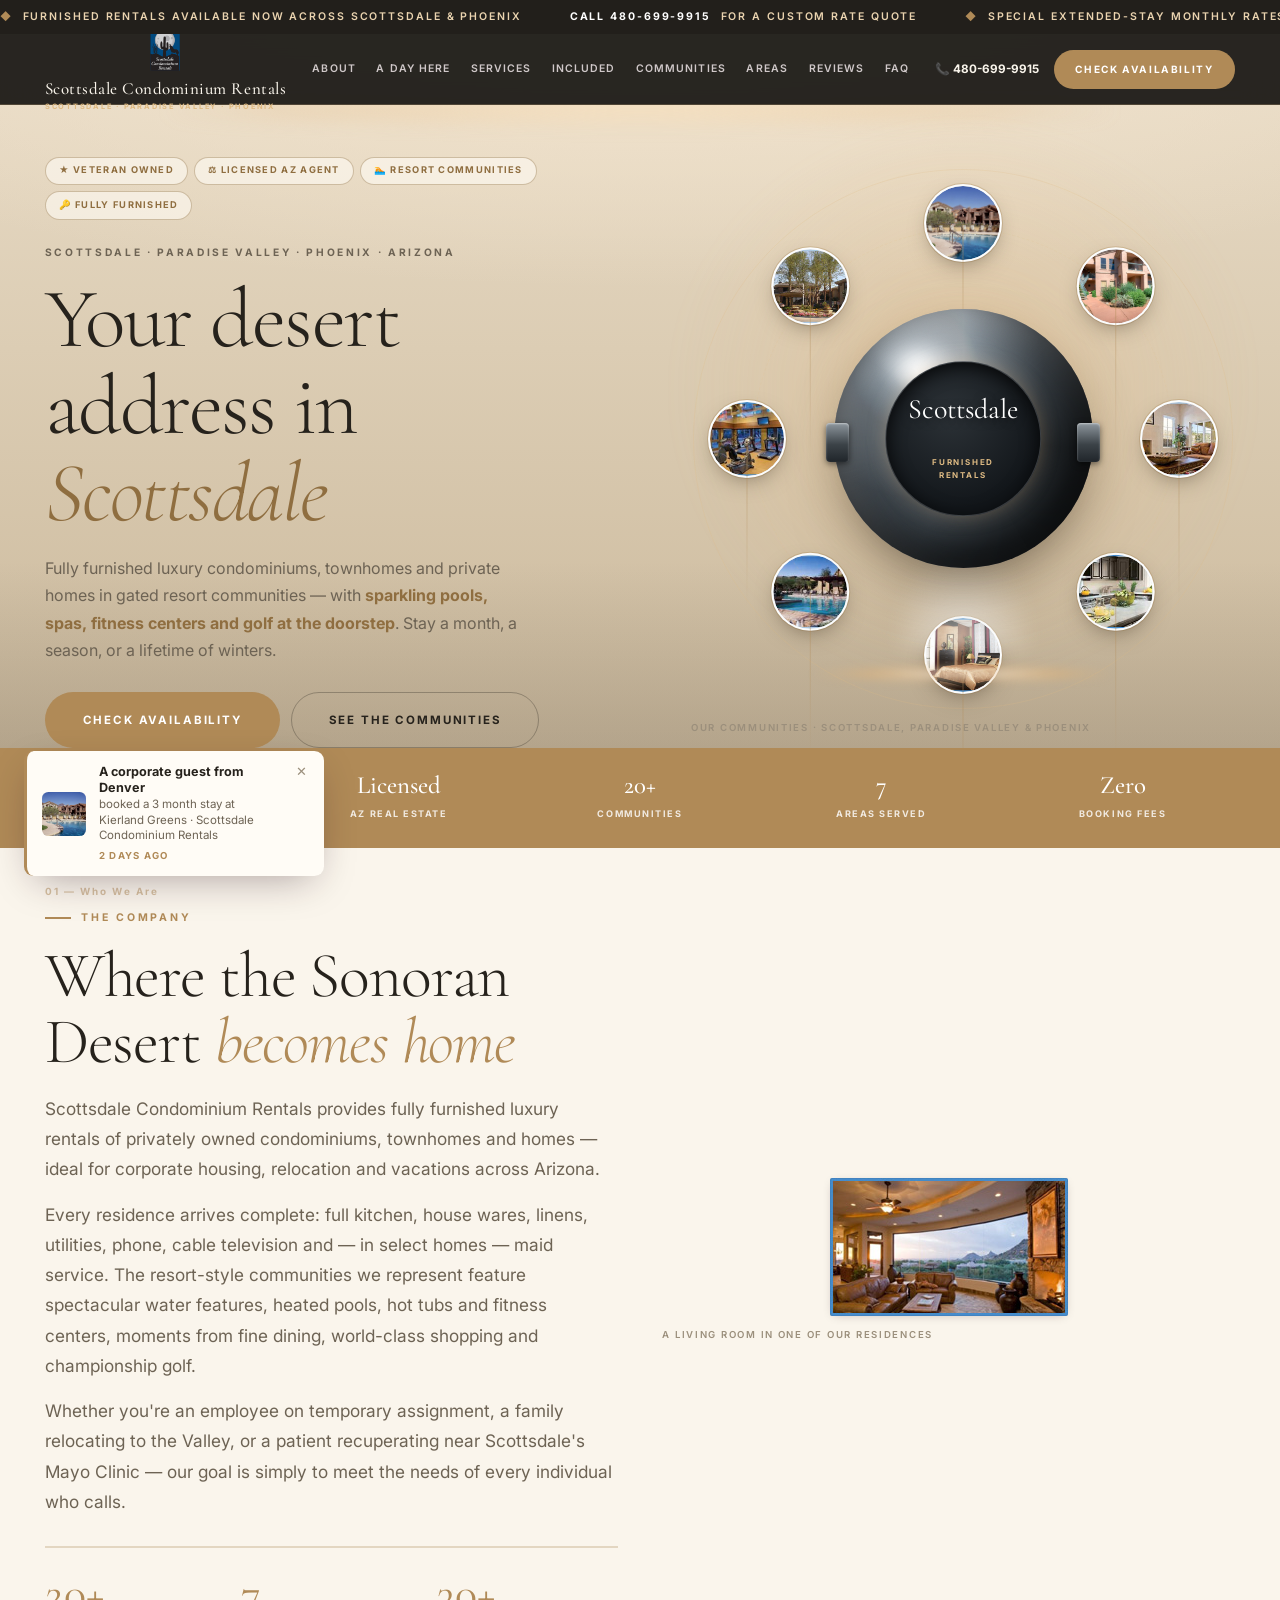
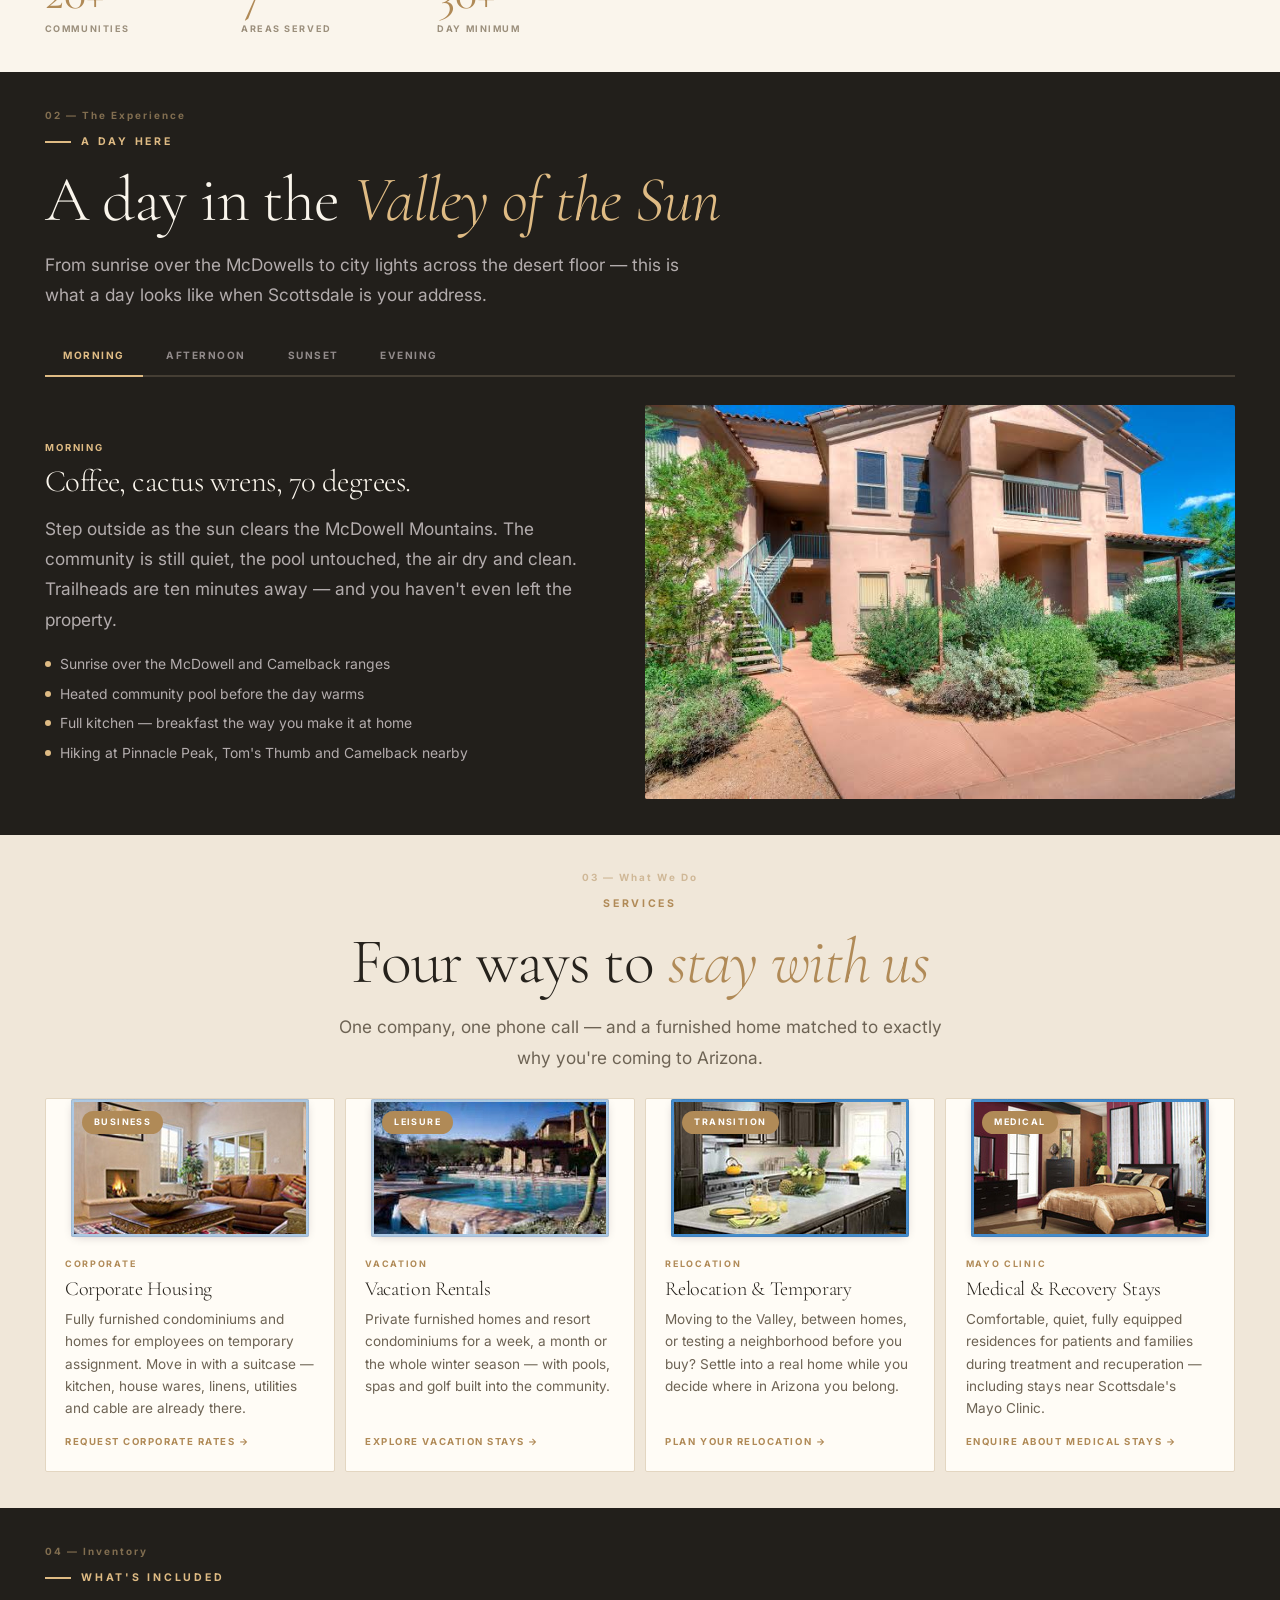
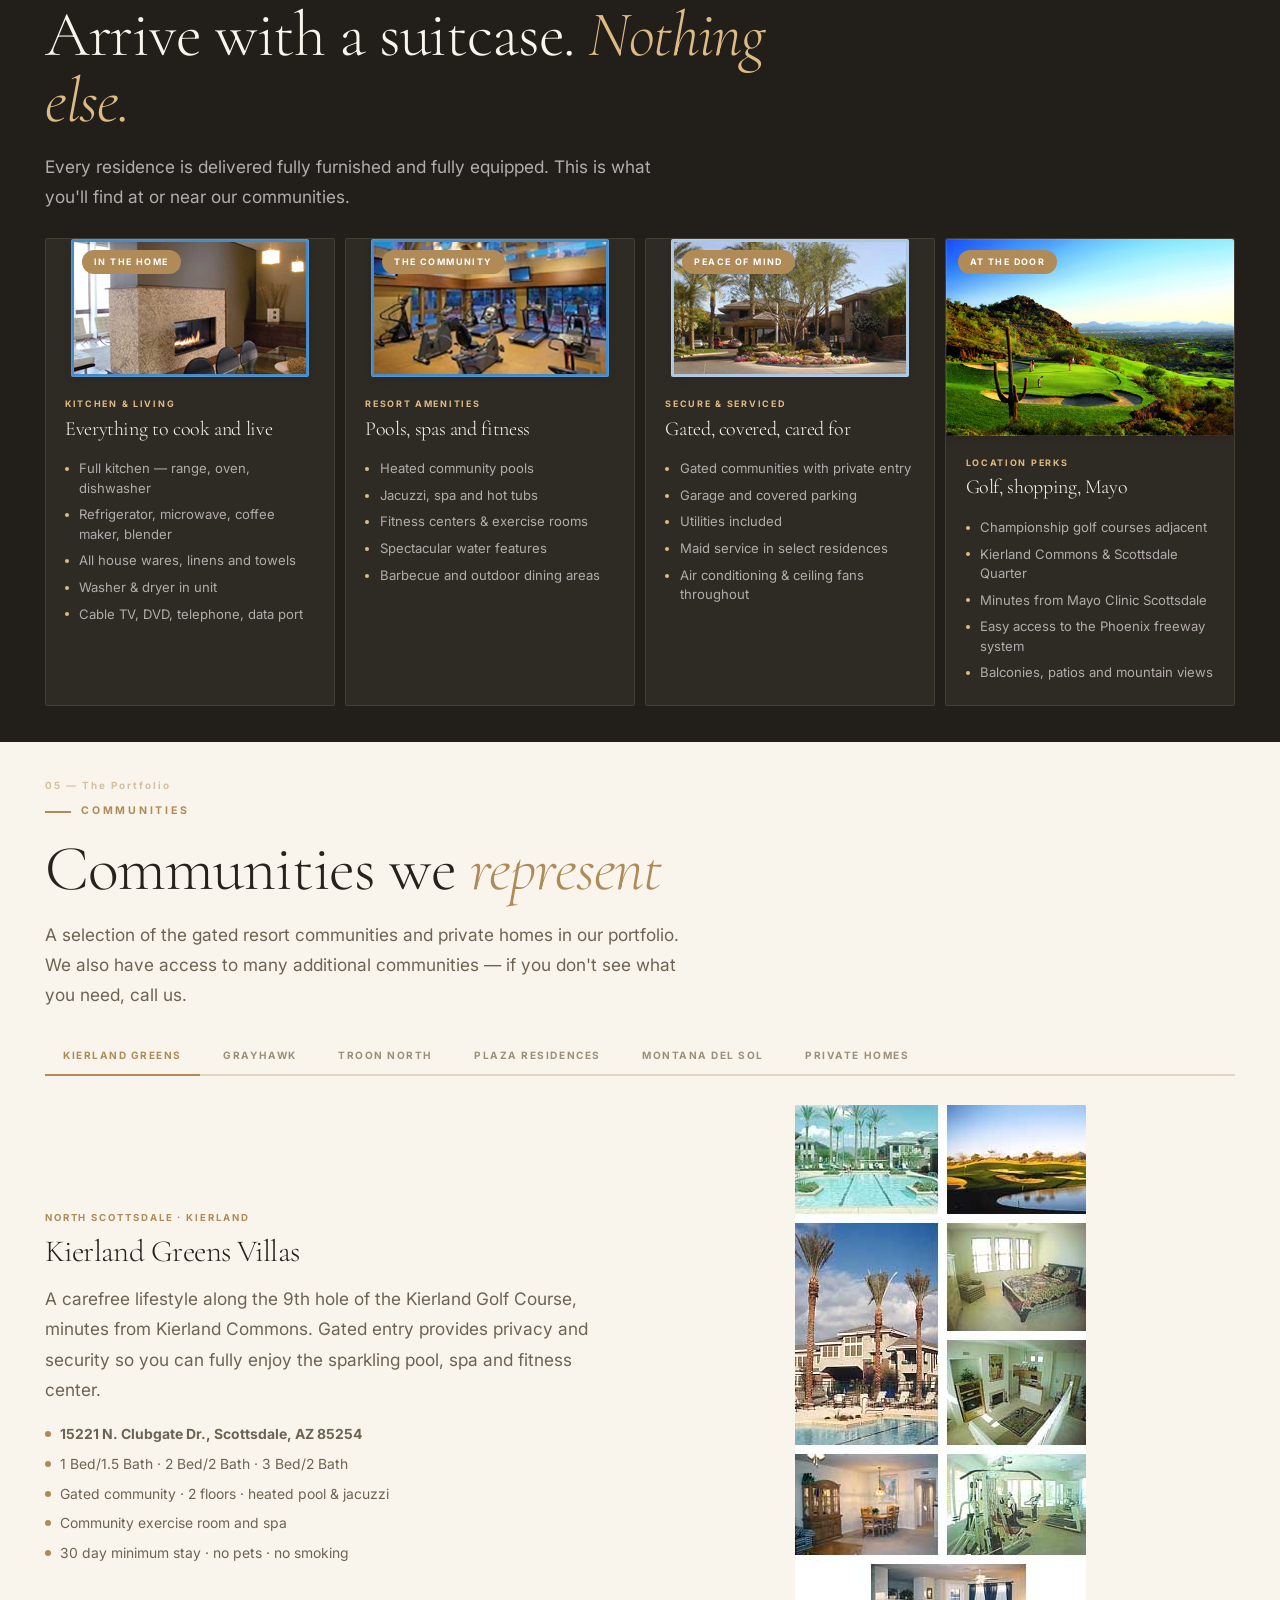
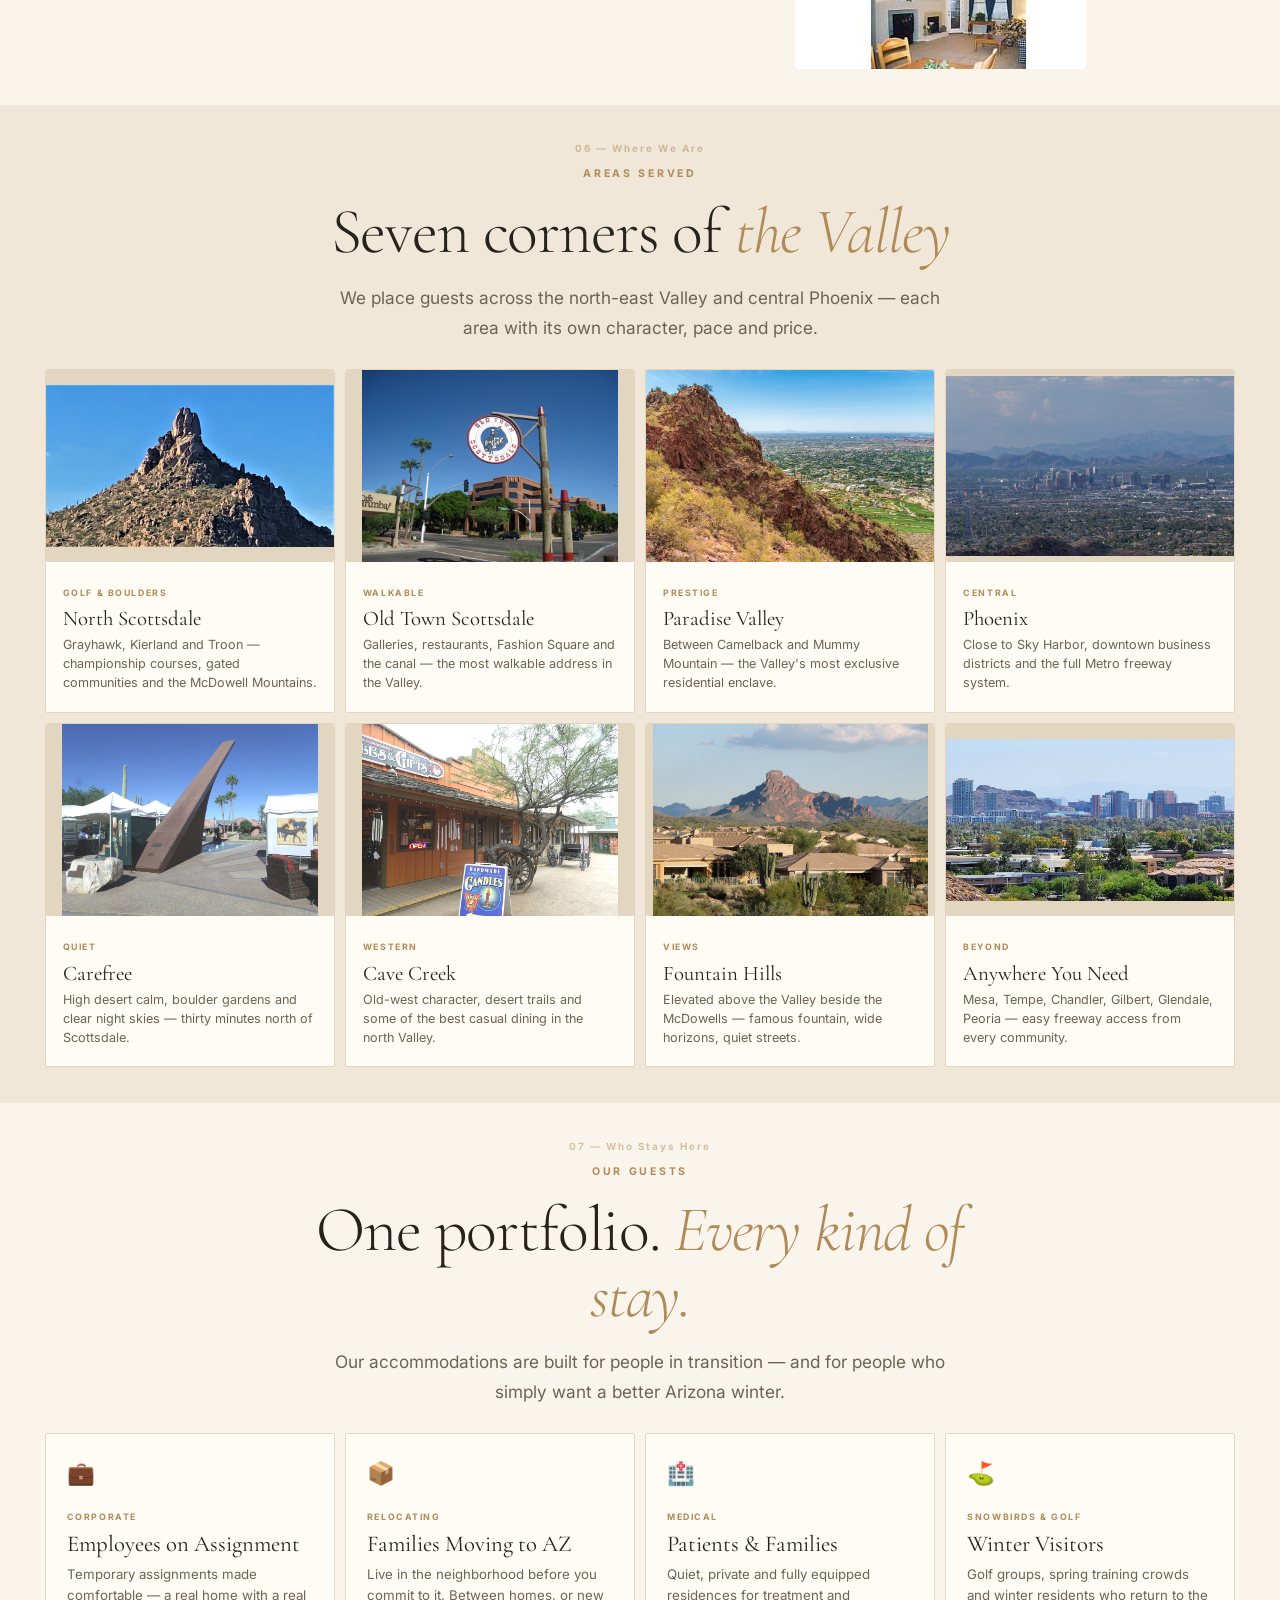
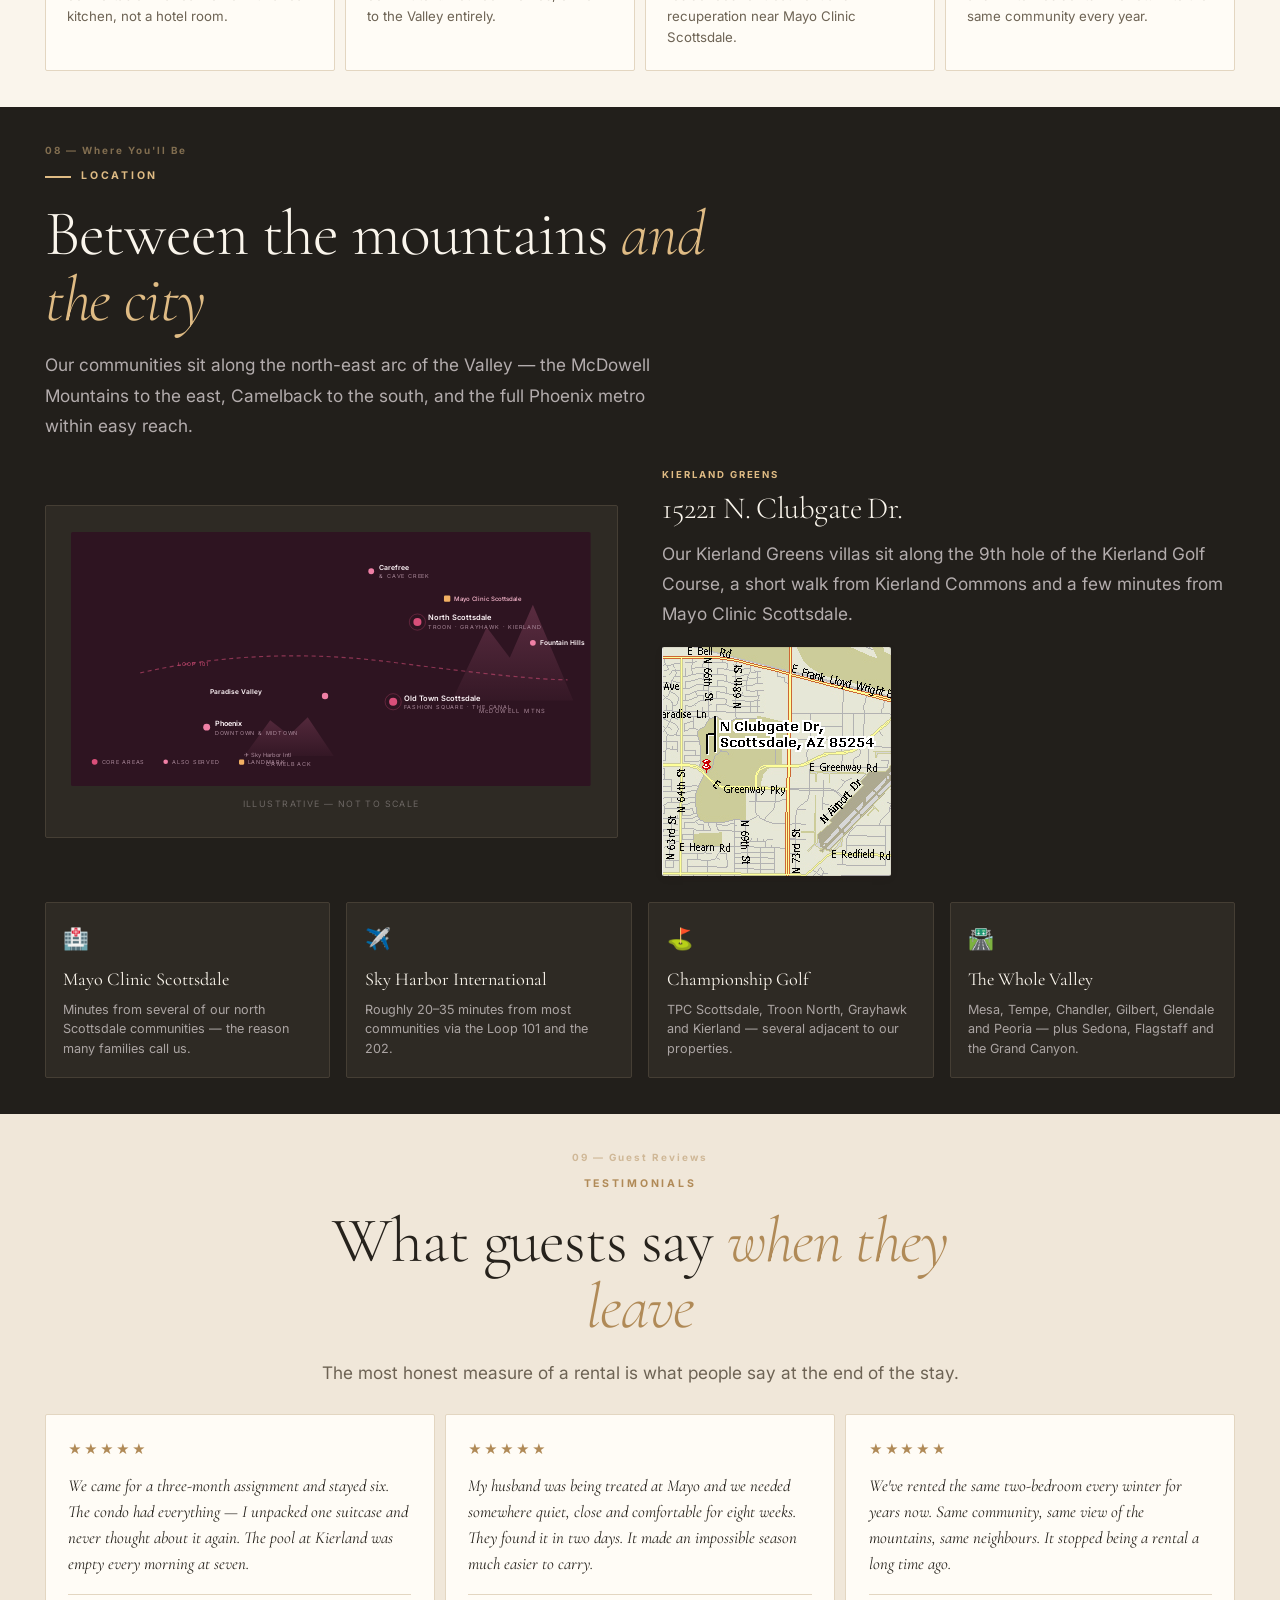
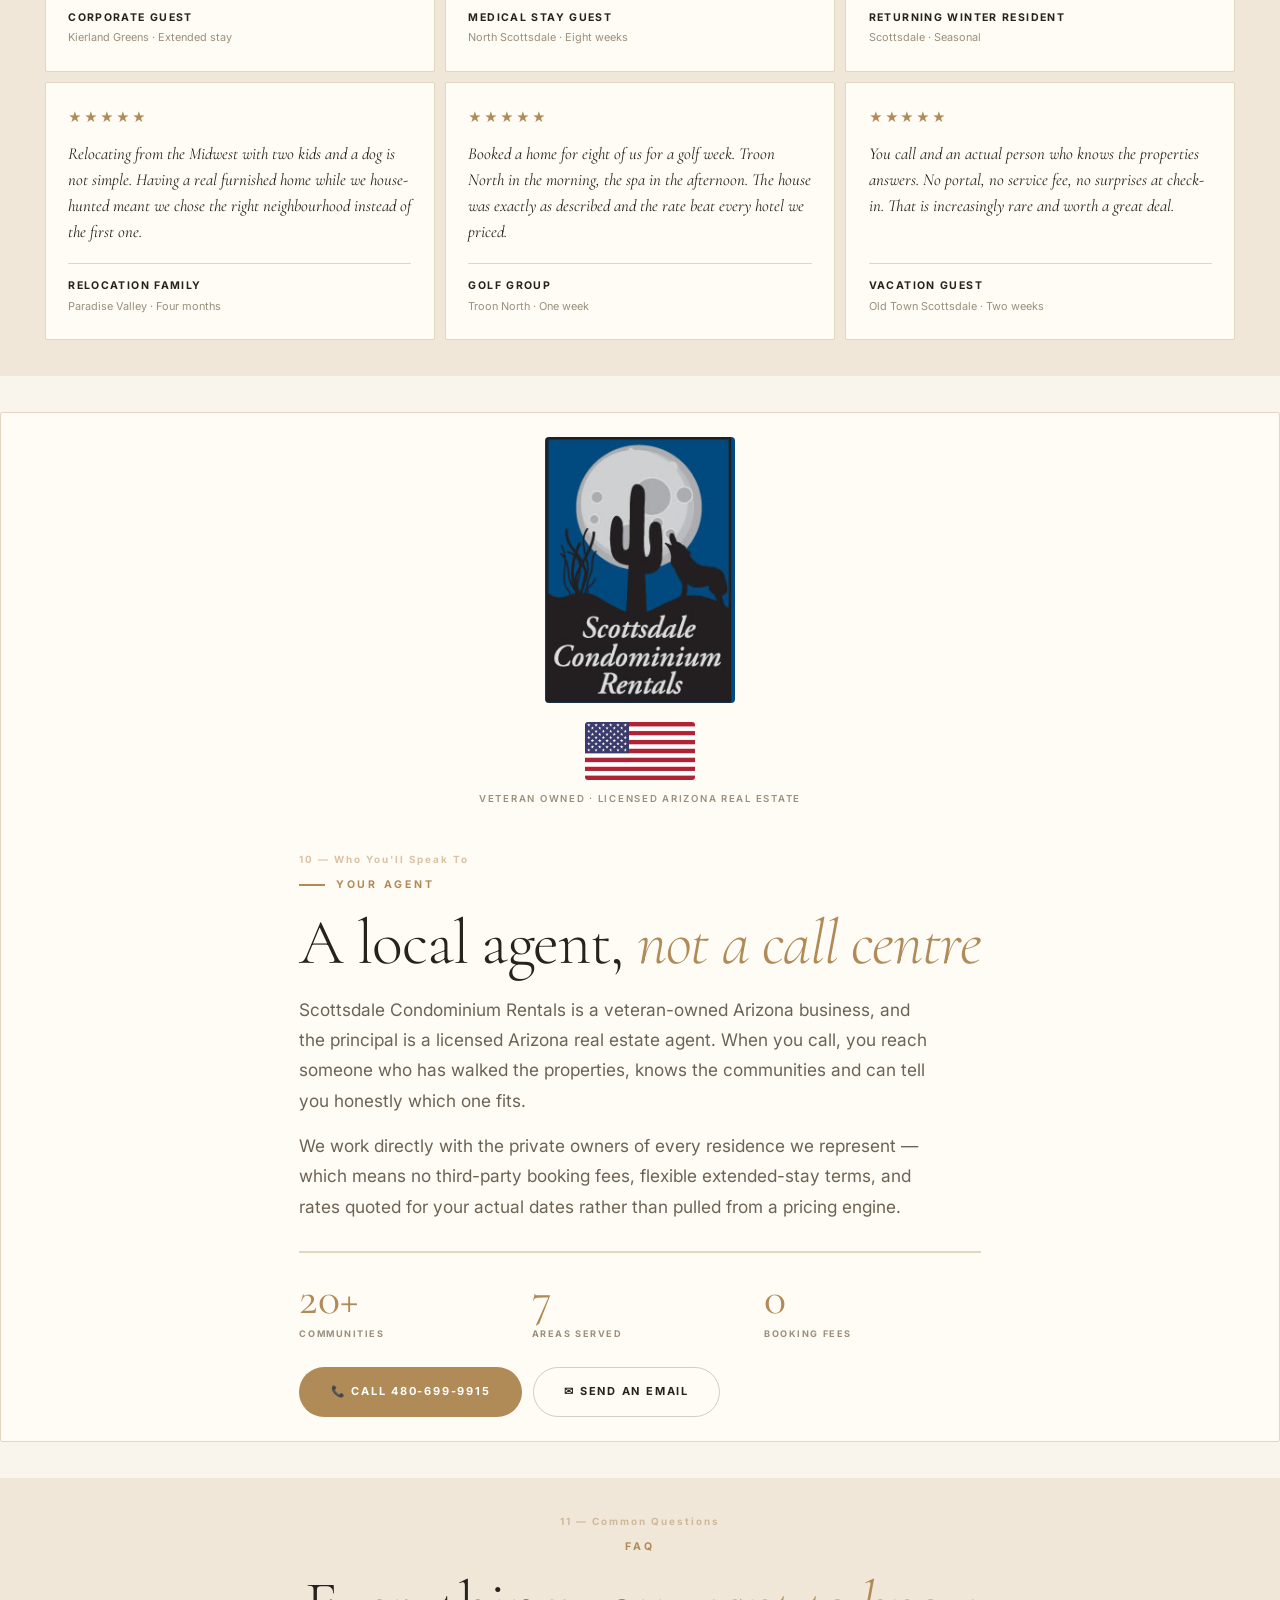
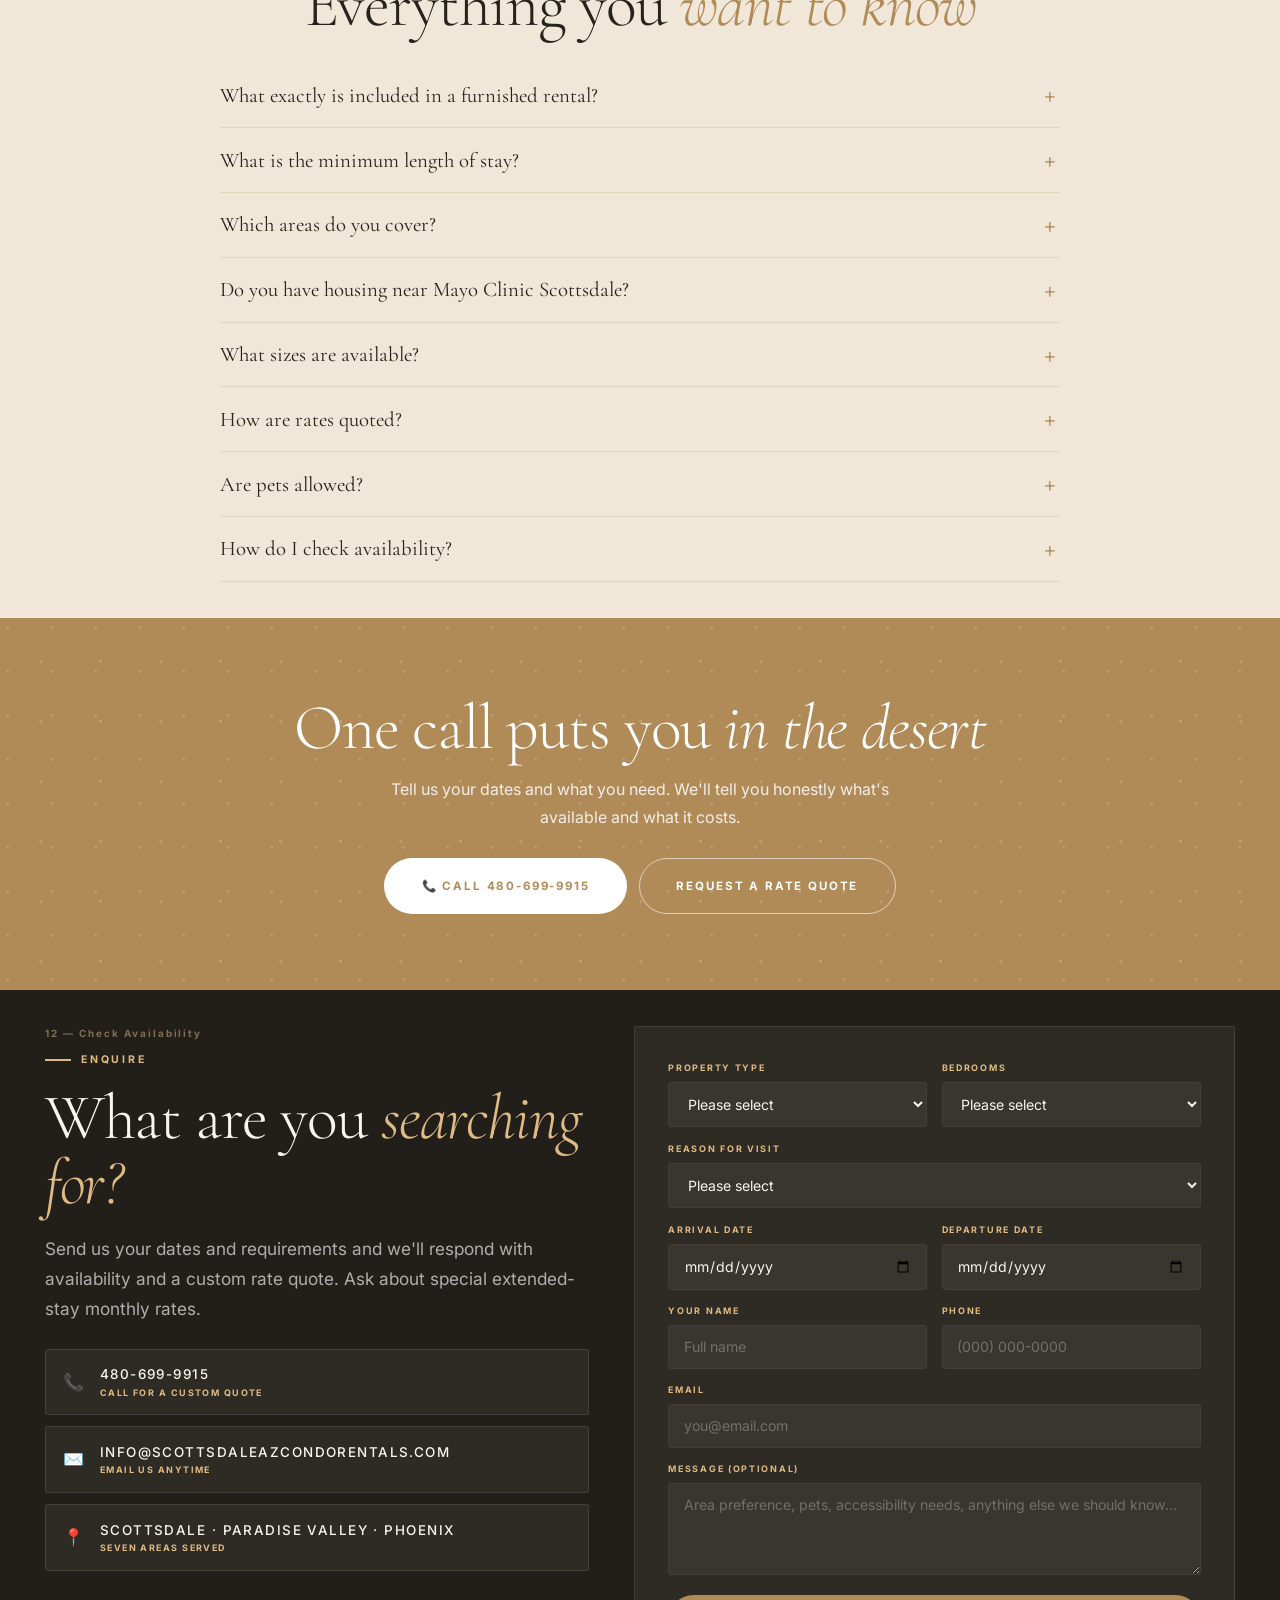
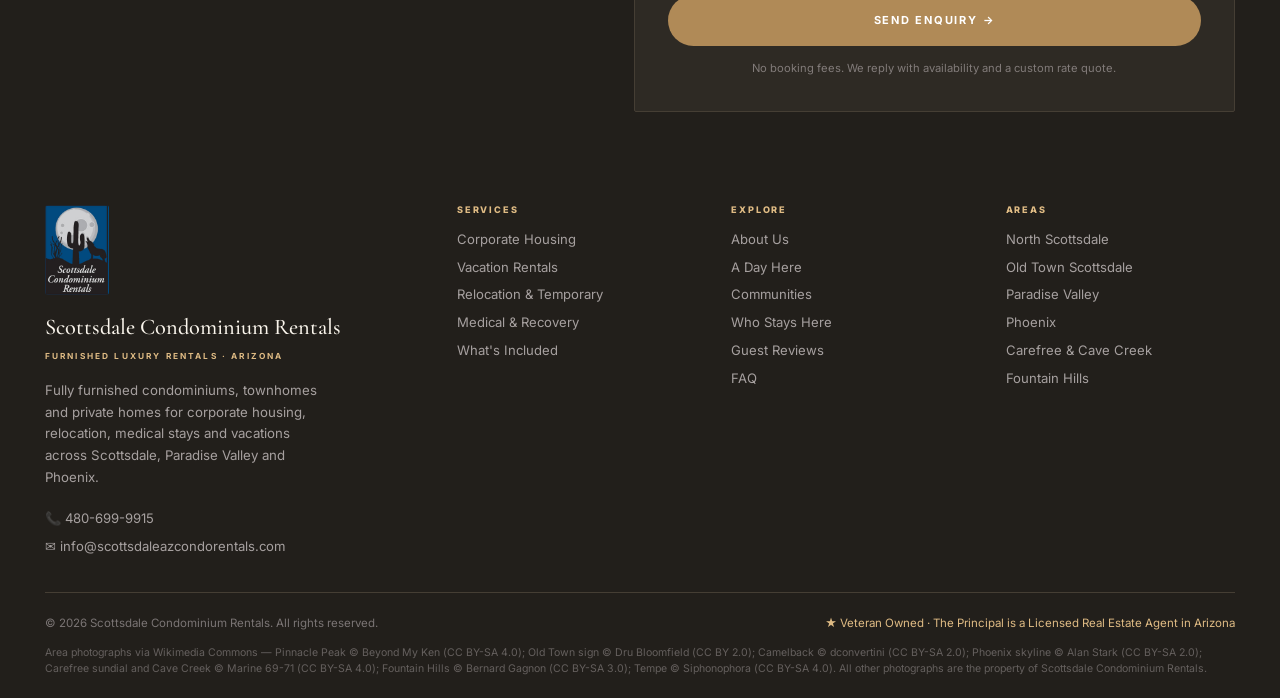
==== commit 7b0a76a3: "feat: switch the toast to booking-activity format, per the reference site - The toast now rotates bo" ====
--- a/index.html
+++ b/index.html
@@ -16,7 +16,7 @@
 <link rel="preconnect" href="https://fonts.googleapis.com">
 <link rel="preconnect" href="https://fonts.gstatic.com" crossorigin>
 <link href="https://fonts.googleapis.com/css2?family=Cormorant+Garamond:ital,wght@0,300;0,400;0,500;1,300;1,400&family=Inter:wght@300;400;500;600;700;800&display=swap" rel="stylesheet">
-<link rel="stylesheet" href="assets/css/site.css?v=50">
+<link rel="stylesheet" href="assets/css/site.css?v=60">
 
 <script type="application/ld+json">
 {"@context":"https://schema.org","@type":"RealEstateAgent",
@@ -758,12 +758,13 @@
   <a href="#enquire" class="b js-pop">Check Availability</a>
 </div>
 
-<!-- ═══ AVAILABILITY TOAST ═══
-     Rotating factual availability notes. See README before swapping these
-     for booking-activity messages.
-     ═══════════════════════════ -->
+<!-- ═══ BOOKING ACTIVITY TOAST ═══
+     ⚠ The entries in assets/js/site.js are PLACEHOLDER data, not real
+     bookings. Replace them with a genuine booking feed before this goes
+     live on the client's domain. See README.md.
+     ═══════════════════════════════ -->
 <div id="sp-toast" aria-live="polite">
-  <div class="sp-thumb"><img src="assets/img/logo.jpg" alt=""></div>
+  <div class="sp-thumb"><img id="sp-img" src="assets/img/hero-pool-community.jpg" alt=""></div>
   <div class="sp-txt">
     <div class="sp-name" id="sp-name"></div>
     <div class="sp-act" id="sp-act"></div>
@@ -817,6 +818,6 @@
   </div>
 </div>
 
-<script src="assets/js/site.js?v=50"></script>
+<script src="assets/js/site.js?v=60"></script>
 </body>
 </html>
--- a/assets/css/site.css
+++ b/assets/css/site.css
@@ -697,7 +697,7 @@
 }
 #sp-toast.show{transform:translateX(0);opacity:1;pointer-events:all}
 .sp-thumb{width:44px;height:44px;flex:none;border-radius:.4rem;overflow:hidden;background:var(--blush)}
-.sp-thumb img{width:100%;height:100%;object-fit:contain}
+.sp-thumb img{width:100%;height:100%;object-fit:cover}
 .sp-txt{min-width:0;flex:1}
 .sp-name{font-size:.79rem;font-weight:700;color:var(--txt);line-height:1.25}
 .sp-act{font-size:.72rem;color:var(--txt-mid);line-height:1.35;margin-top:.1rem}
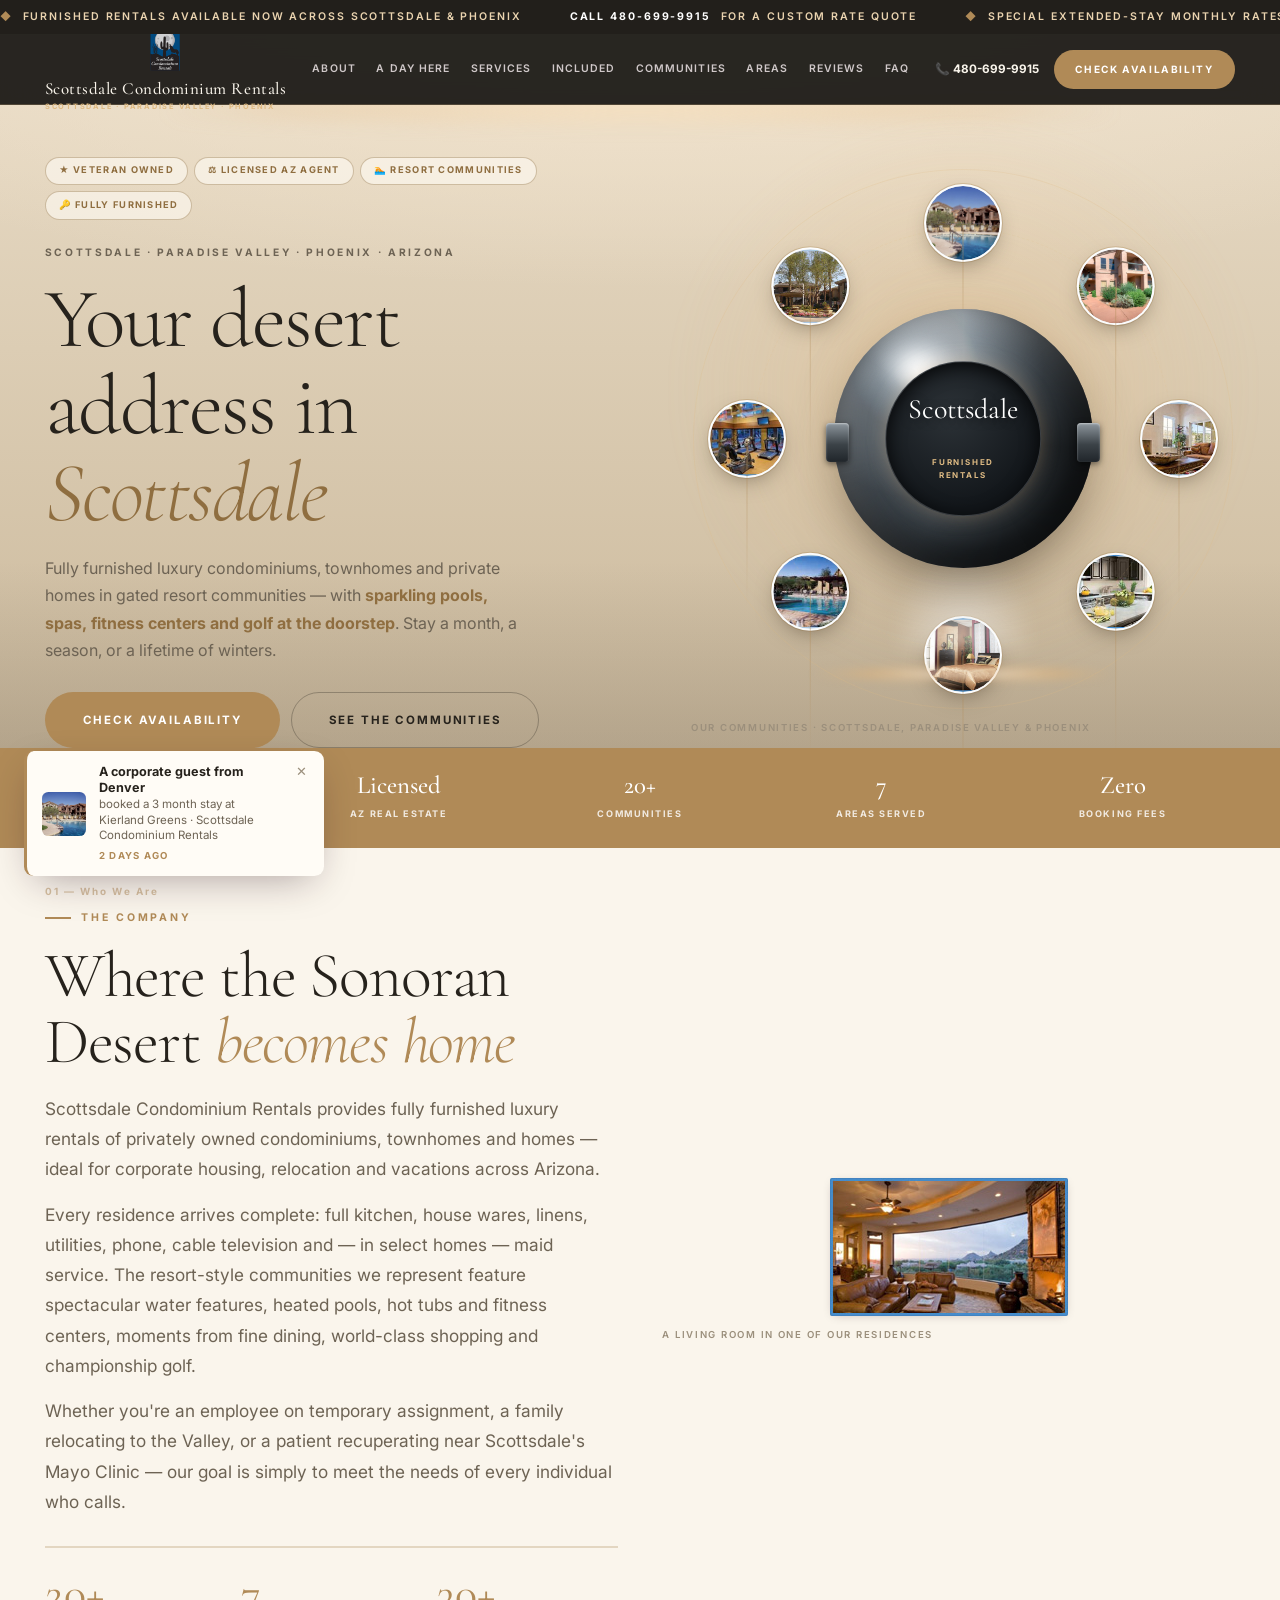
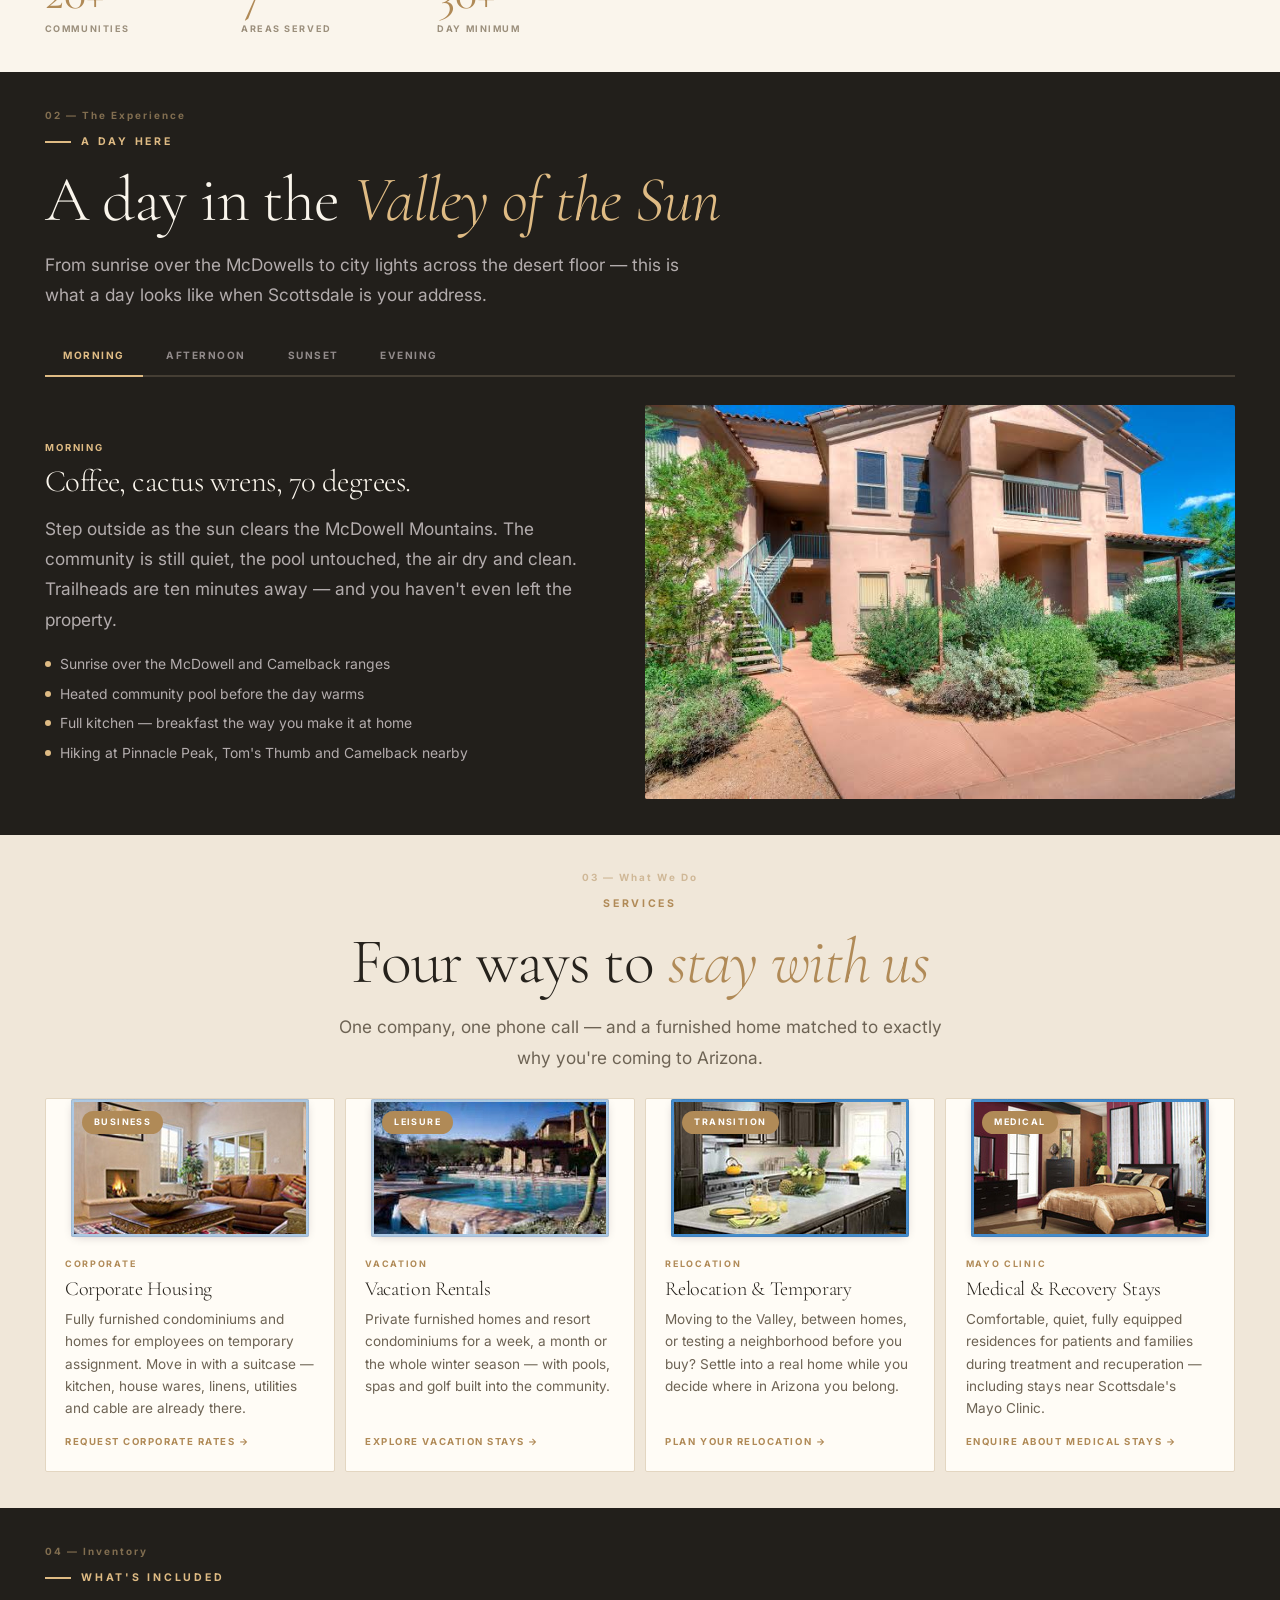
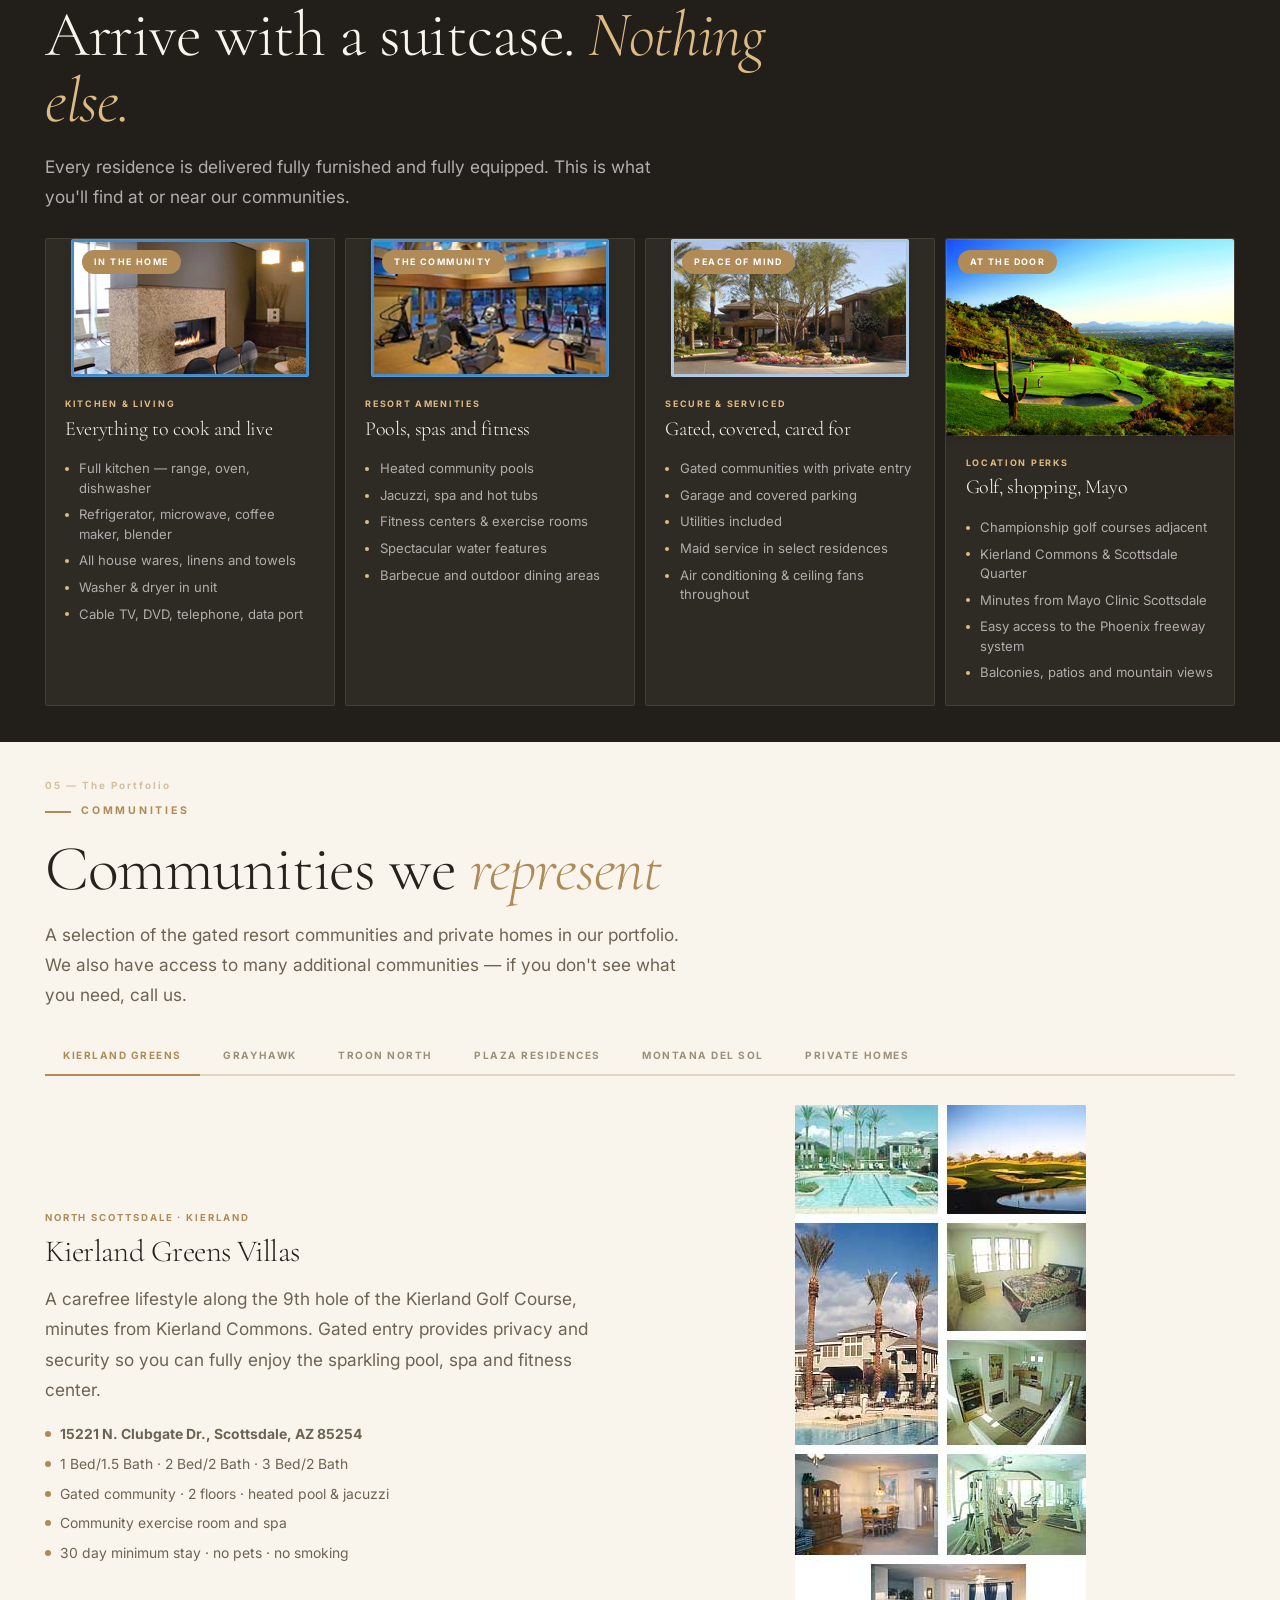
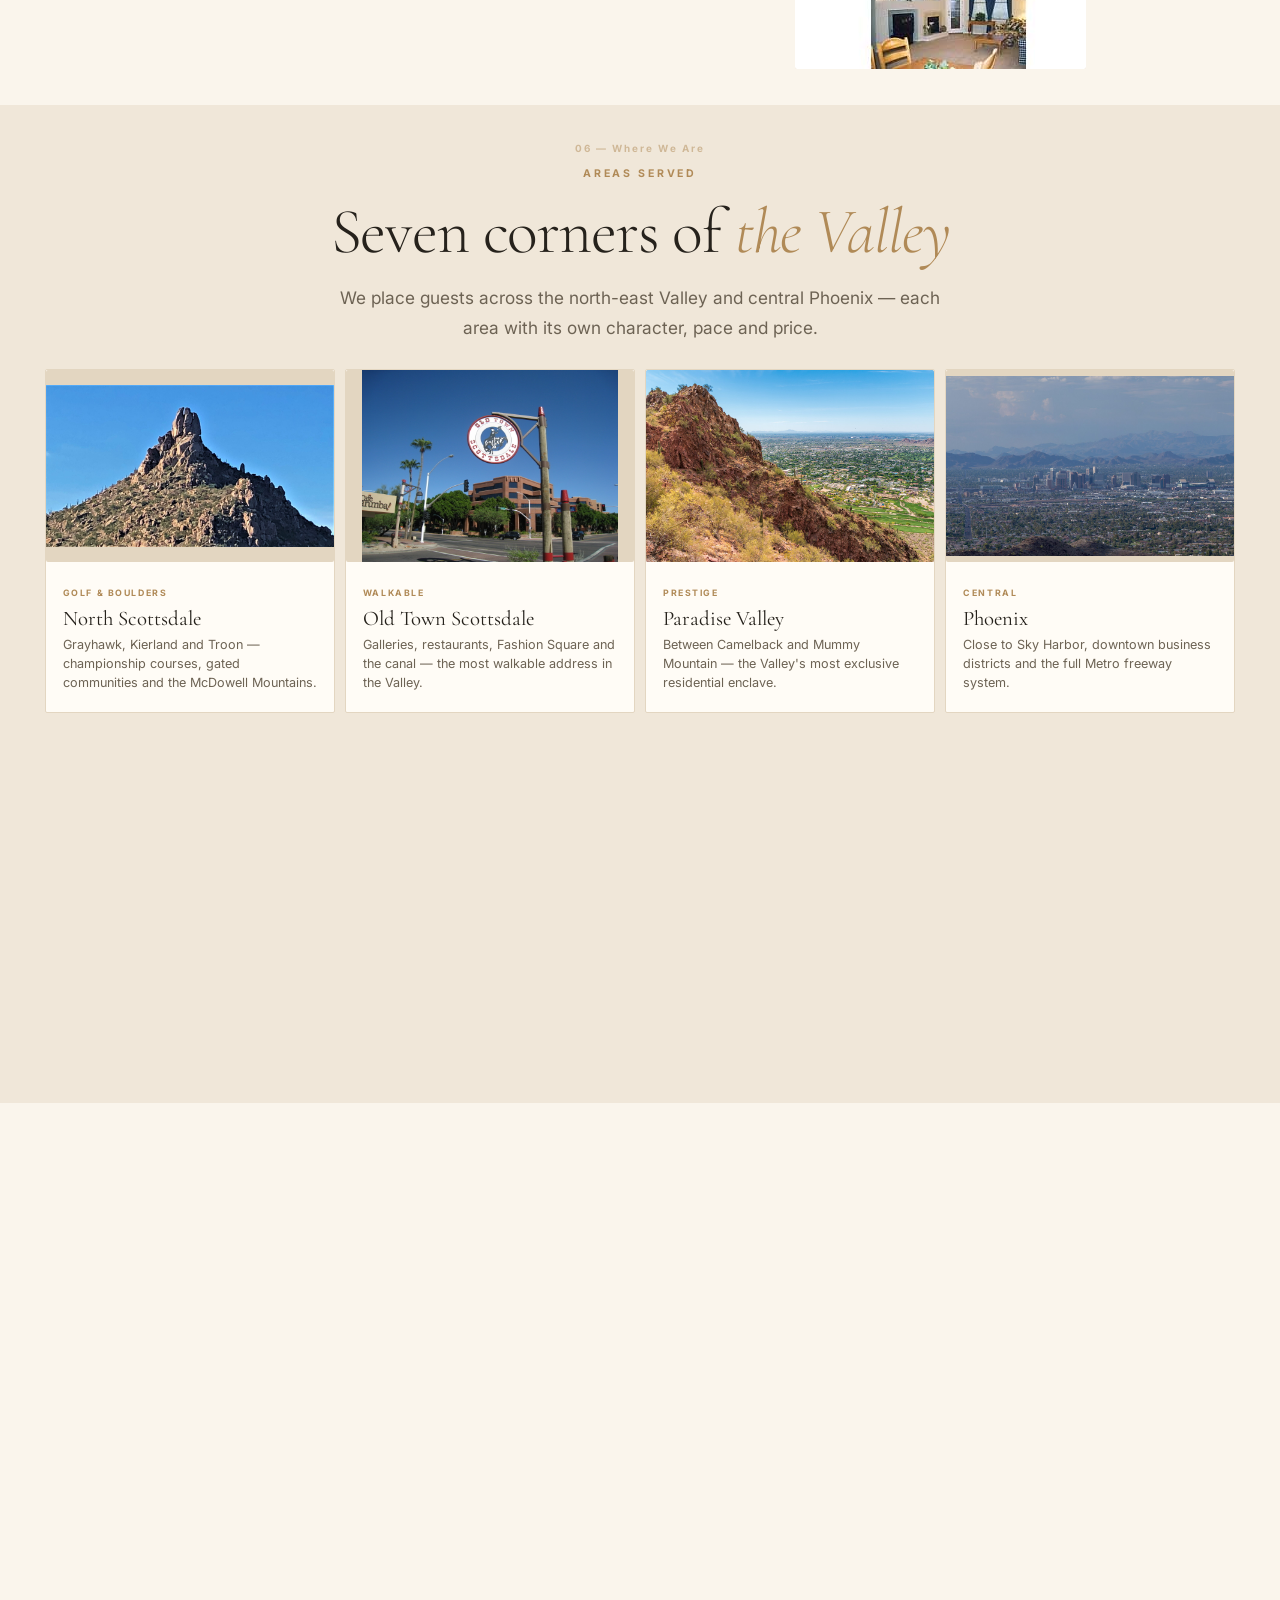
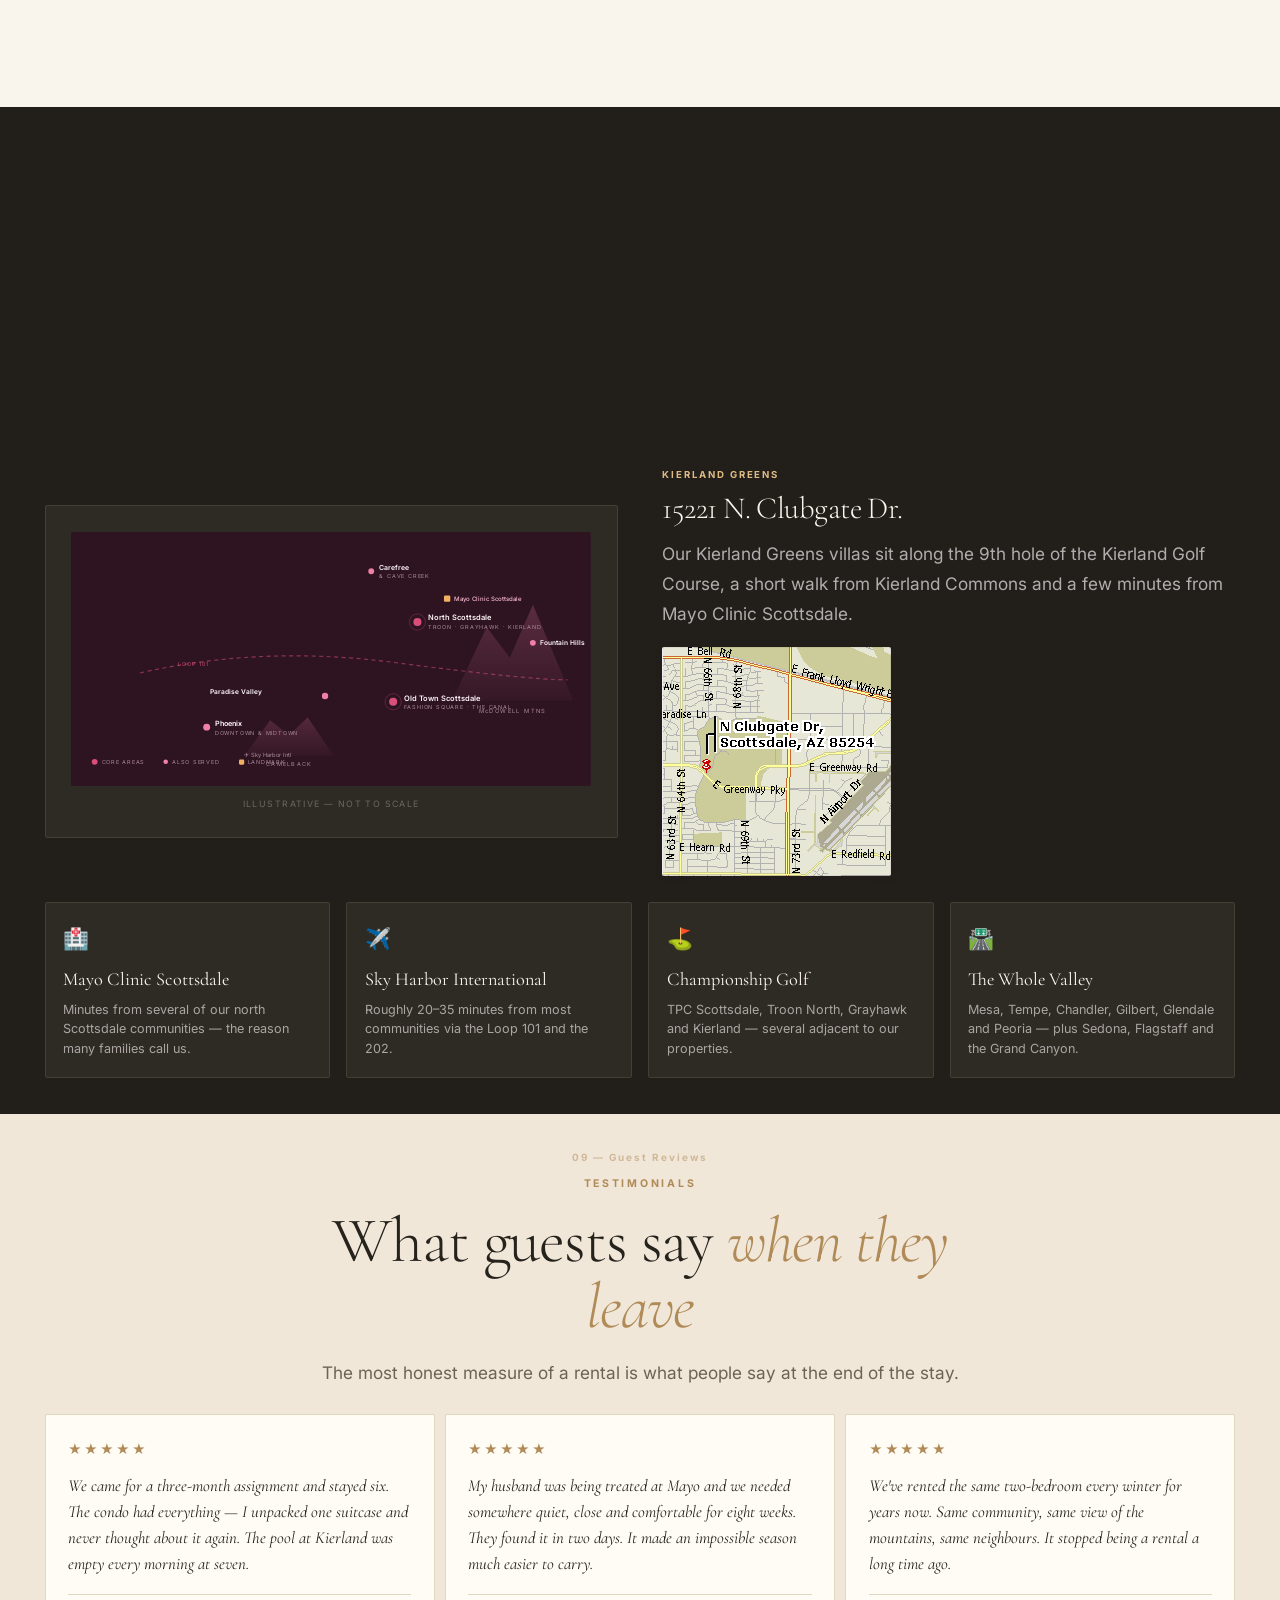
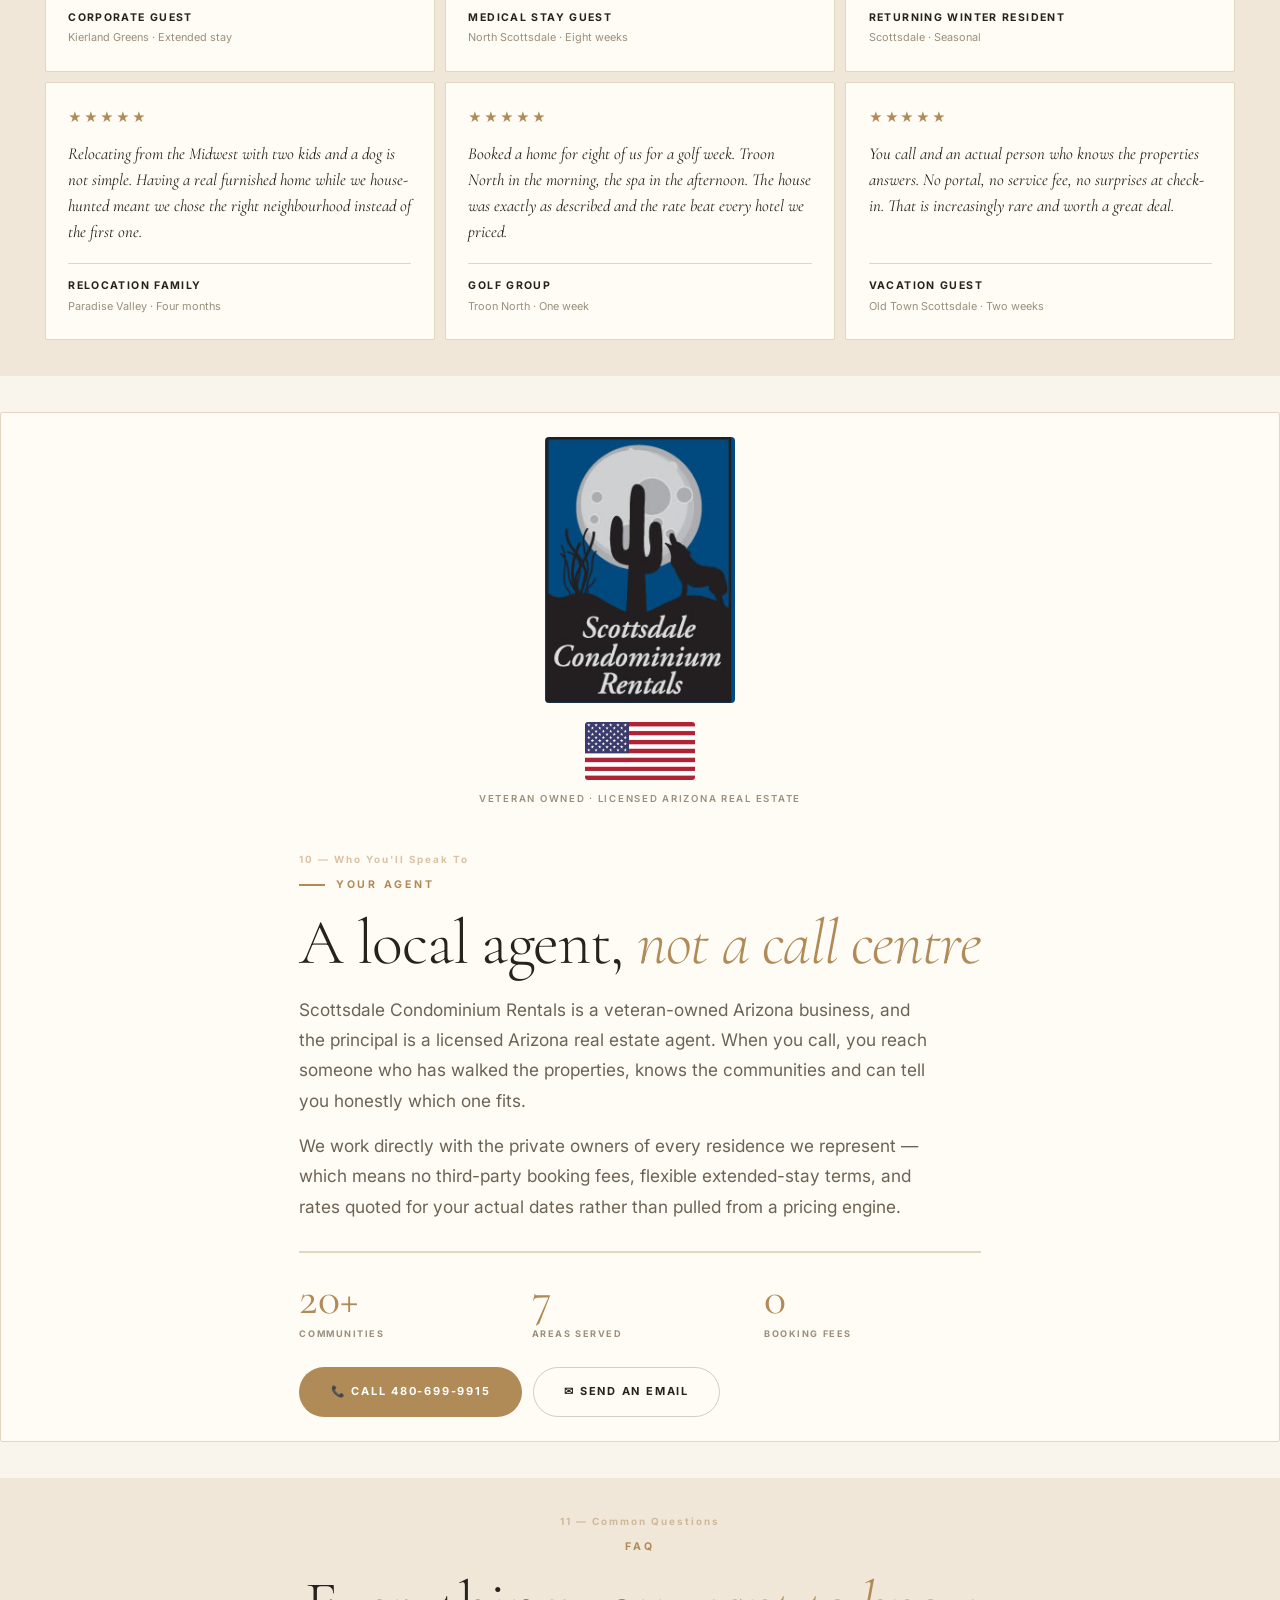
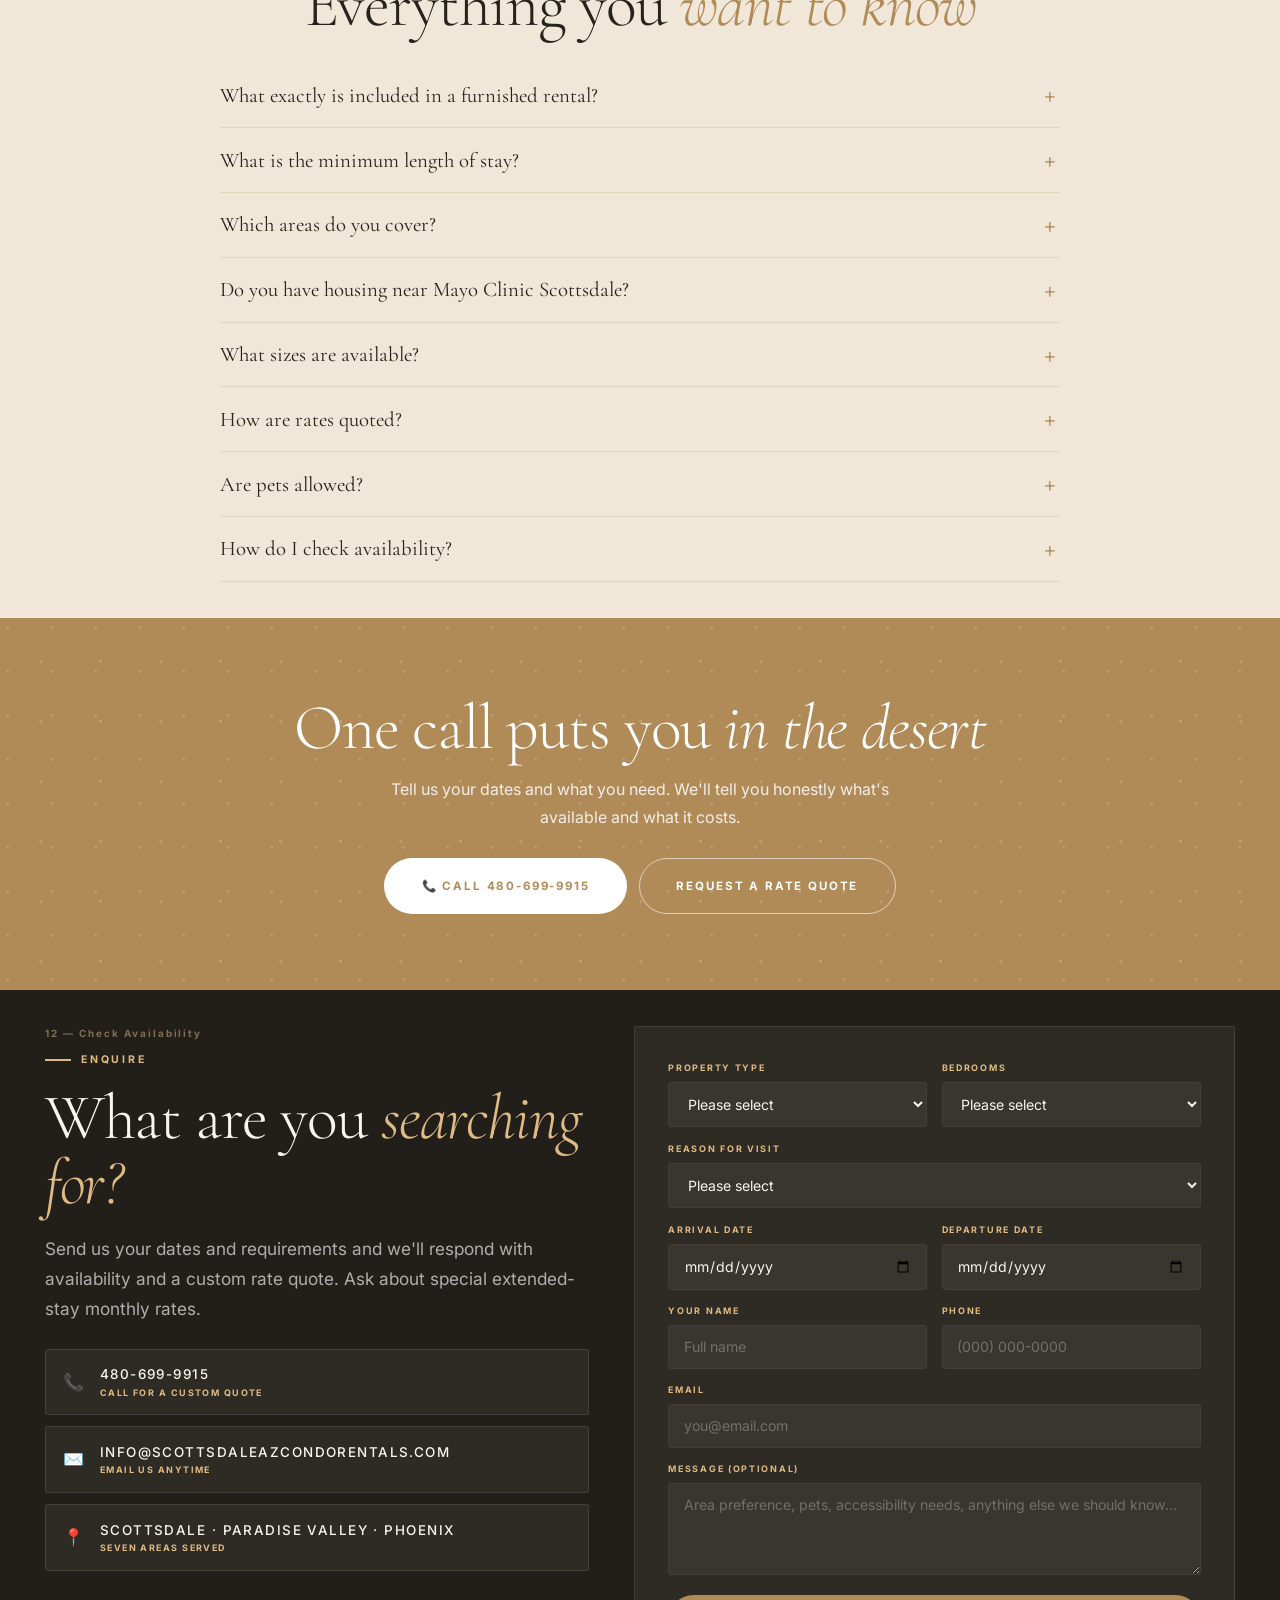
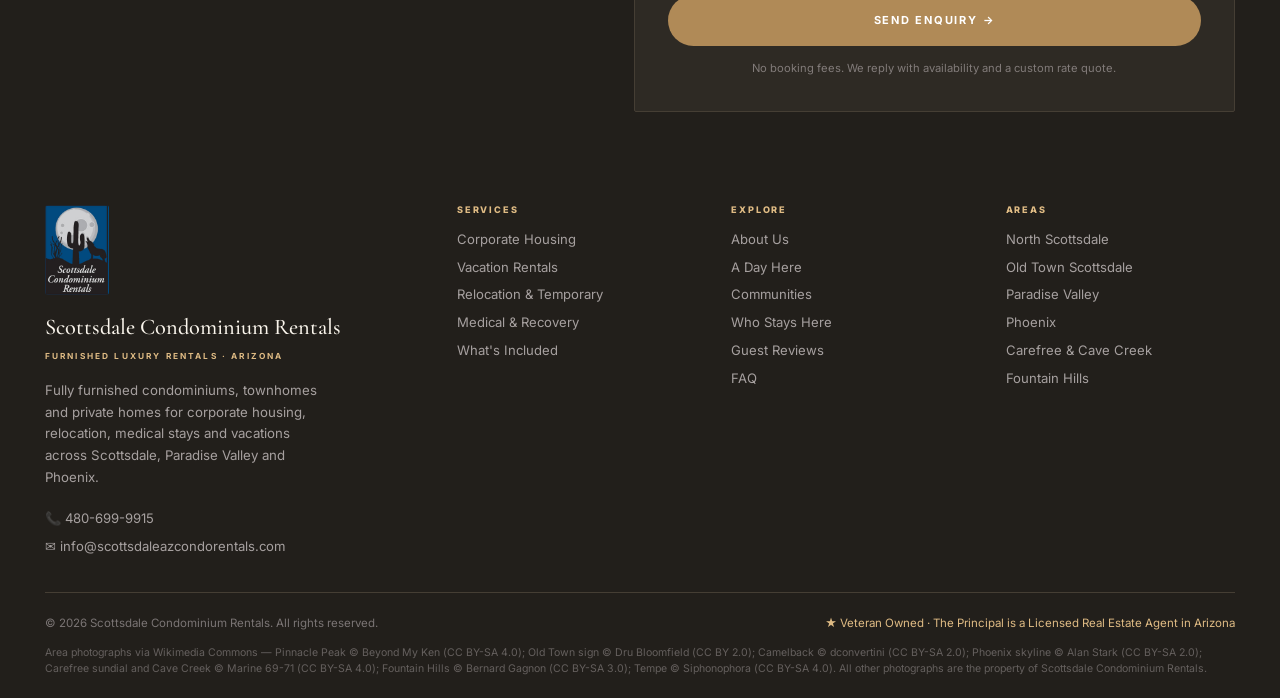
==== commit 8ccd32a4: "feat: WhatsApp support, FAQ rich results, accessibility and print styles WhatsApp - Implemented and " ====
--- a/index.html
+++ b/index.html
@@ -16,7 +16,7 @@
 <link rel="preconnect" href="https://fonts.googleapis.com">
 <link rel="preconnect" href="https://fonts.gstatic.com" crossorigin>
 <link href="https://fonts.googleapis.com/css2?family=Cormorant+Garamond:ital,wght@0,300;0,400;0,500;1,300;1,400&family=Inter:wght@300;400;500;600;700;800&display=swap" rel="stylesheet">
-<link rel="stylesheet" href="assets/css/site.css?v=60">
+<link rel="stylesheet" href="assets/css/site.css?v=70">
 
 <script type="application/ld+json">
 {"@context":"https://schema.org","@type":"RealEstateAgent",
@@ -27,8 +27,22 @@
 "areaServed":["Scottsdale AZ","North Scottsdale AZ","Old Town Scottsdale AZ","Paradise Valley AZ","Phoenix AZ","Carefree AZ","Cave Creek AZ","Fountain Hills AZ"],
 "address":{"@type":"PostalAddress","addressLocality":"Scottsdale","addressRegion":"AZ","addressCountry":"US"}}
 </script>
+
+<script type="application/ld+json">
+{"@context":"https://schema.org","@type":"FAQPage","mainEntity":[
+{"@type":"Question","name":"What exactly is included in a furnished rental?","acceptedAnswer":{"@type":"Answer","text":"Everything you need to live. Each residence includes a full kitchen with range, oven, dishwasher, refrigerator, microwave and small appliances; all house wares, linens and towels; washer and dryer; cable television, DVD and telephone; and utilities. Select residences also include maid service."}},
+{"@type":"Question","name":"What is the minimum length of stay?","acceptedAnswer":{"@type":"Answer","text":"It varies by community. Several gated communities, Kierland Greens among them, require a 30 day minimum stay. Other properties accept shorter vacation stays. Call 480-699-9915 and we will match you to a property that fits your dates."}},
+{"@type":"Question","name":"Which areas do you cover?","acceptedAnswer":{"@type":"Answer","text":"North Scottsdale, Old Town Scottsdale, Paradise Valley, Phoenix, Carefree, Cave Creek and Fountain Hills. All communities sit near the Phoenix Metro freeway system, giving easy access to Mesa, Tempe, Chandler, Gilbert, Glendale and Peoria."}},
+{"@type":"Question","name":"Do you have housing near Mayo Clinic Scottsdale?","acceptedAnswer":{"@type":"Answer","text":"Yes. Several north Scottsdale communities are a short drive from Mayo Clinic. We regularly host patients and families during treatment and recuperation, and understand these bookings often need to be arranged quickly and extended at short notice."}},
+{"@type":"Question","name":"What sizes are available?","acceptedAnswer":{"@type":"Answer","text":"Studio, 1, 2, 3 and 4 bedroom condominiums, townhomes, apartments and private homes. Several private homes sleep 8 to 10 guests."}},
+{"@type":"Question","name":"How are rates quoted?","acceptedAnswer":{"@type":"Answer","text":"Rates depend on the community, unit size, season and length of stay, so we quote for your actual dates rather than publishing a fixed price. Extended stays and monthly bookings receive special rates. There are no third-party booking fees."}},
+{"@type":"Question","name":"Are pets allowed?","acceptedAnswer":{"@type":"Answer","text":"Policies vary by community and by individual owner. Some properties, including Kierland Greens, do not permit pets or smoking. Tell us about pets when you enquire and we will show only properties that can accommodate them."}},
+{"@type":"Question","name":"How do I check availability?","acceptedAnswer":{"@type":"Answer","text":"Call 480-699-9915 or email info@scottsdaleazcondorentals.com. You can also submit the enquiry form and we will respond with availability and a custom rate quote."}}
+]}
+</script>
 </head>
 <body>
+<a href="#about" class="skip">Skip to content</a>
 
 <div class="ticker">
   <div class="ticker-in" id="ticker">
@@ -818,6 +832,6 @@
   </div>
 </div>
 
-<script src="assets/js/site.js?v=60"></script>
+<script src="assets/js/site.js?v=70"></script>
 </body>
 </html>
--- a/assets/css/site.css
+++ b/assets/css/site.css
@@ -684,6 +684,46 @@
 .foot-bar .creds{color:var(--pink)}
 
 /* ==========================================================================
+   Accessibility
+   ========================================================================== */
+.skip{
+  position:absolute;left:-9999px;top:0;z-index:4000;
+  background:var(--rose);color:#fff;padding:.8rem 1.4rem;border-radius:0 0 6px 0;
+  font-size:.72rem;letter-spacing:.14em;text-transform:uppercase;font-weight:700;
+}
+.skip:focus{left:0}
+:focus-visible{outline:3px solid var(--rose);outline-offset:3px;border-radius:2px}
+.dark :focus-visible,.hero :focus-visible{outline-color:var(--pink)}
+
+/* ==========================================================================
+   WhatsApp (rendered only when enabled in site.js)
+   ========================================================================== */
+.wa-fab{
+  position:fixed;right:1.2rem;bottom:1.6rem;z-index:1799;
+  width:54px;height:54px;border-radius:50%;display:grid;place-items:center;
+  background:#25D366;box-shadow:0 10px 28px -8px rgba(37,211,102,.7);
+  transition:transform .3s var(--ease);
+}
+.wa-fab:hover{transform:scale(1.08)}
+.wa-fab svg{width:28px;height:28px;fill:#fff}
+@media(max-width:680px){.wa-fab{bottom:5.2rem;right:.8rem;width:48px;height:48px}}
+.mbar .w{background:#25D366;color:#fff}
+
+/* ==========================================================================
+   Print — guests print property details
+   ========================================================================== */
+@media print{
+  .ticker,.nav,.mnav,.mbar,#sp-toast,.pp,.lb,.wa-fab,.orbit,.band,form,.scroll-cue{display:none!important}
+  body{background:#fff;color:#000;font-size:11pt}
+  .sec{padding-block:.6rem;break-inside:avoid}
+  .dark,.blush,.shell,.statbar,.hero{background:#fff!important;color:#000!important}
+  .dark h2,.dark h3,.dark .lead{color:#000!important}
+  a[href^="tel"]::after,a[href^="mailto"]::after{content:" (" attr(href) ")";font-size:9pt}
+  .card,.area,.rev{border:1px solid #ccc;break-inside:avoid}
+  .panel{display:block!important}
+}
+
+/* ==========================================================================
    Availability toast
    ========================================================================== */
 #sp-toast{
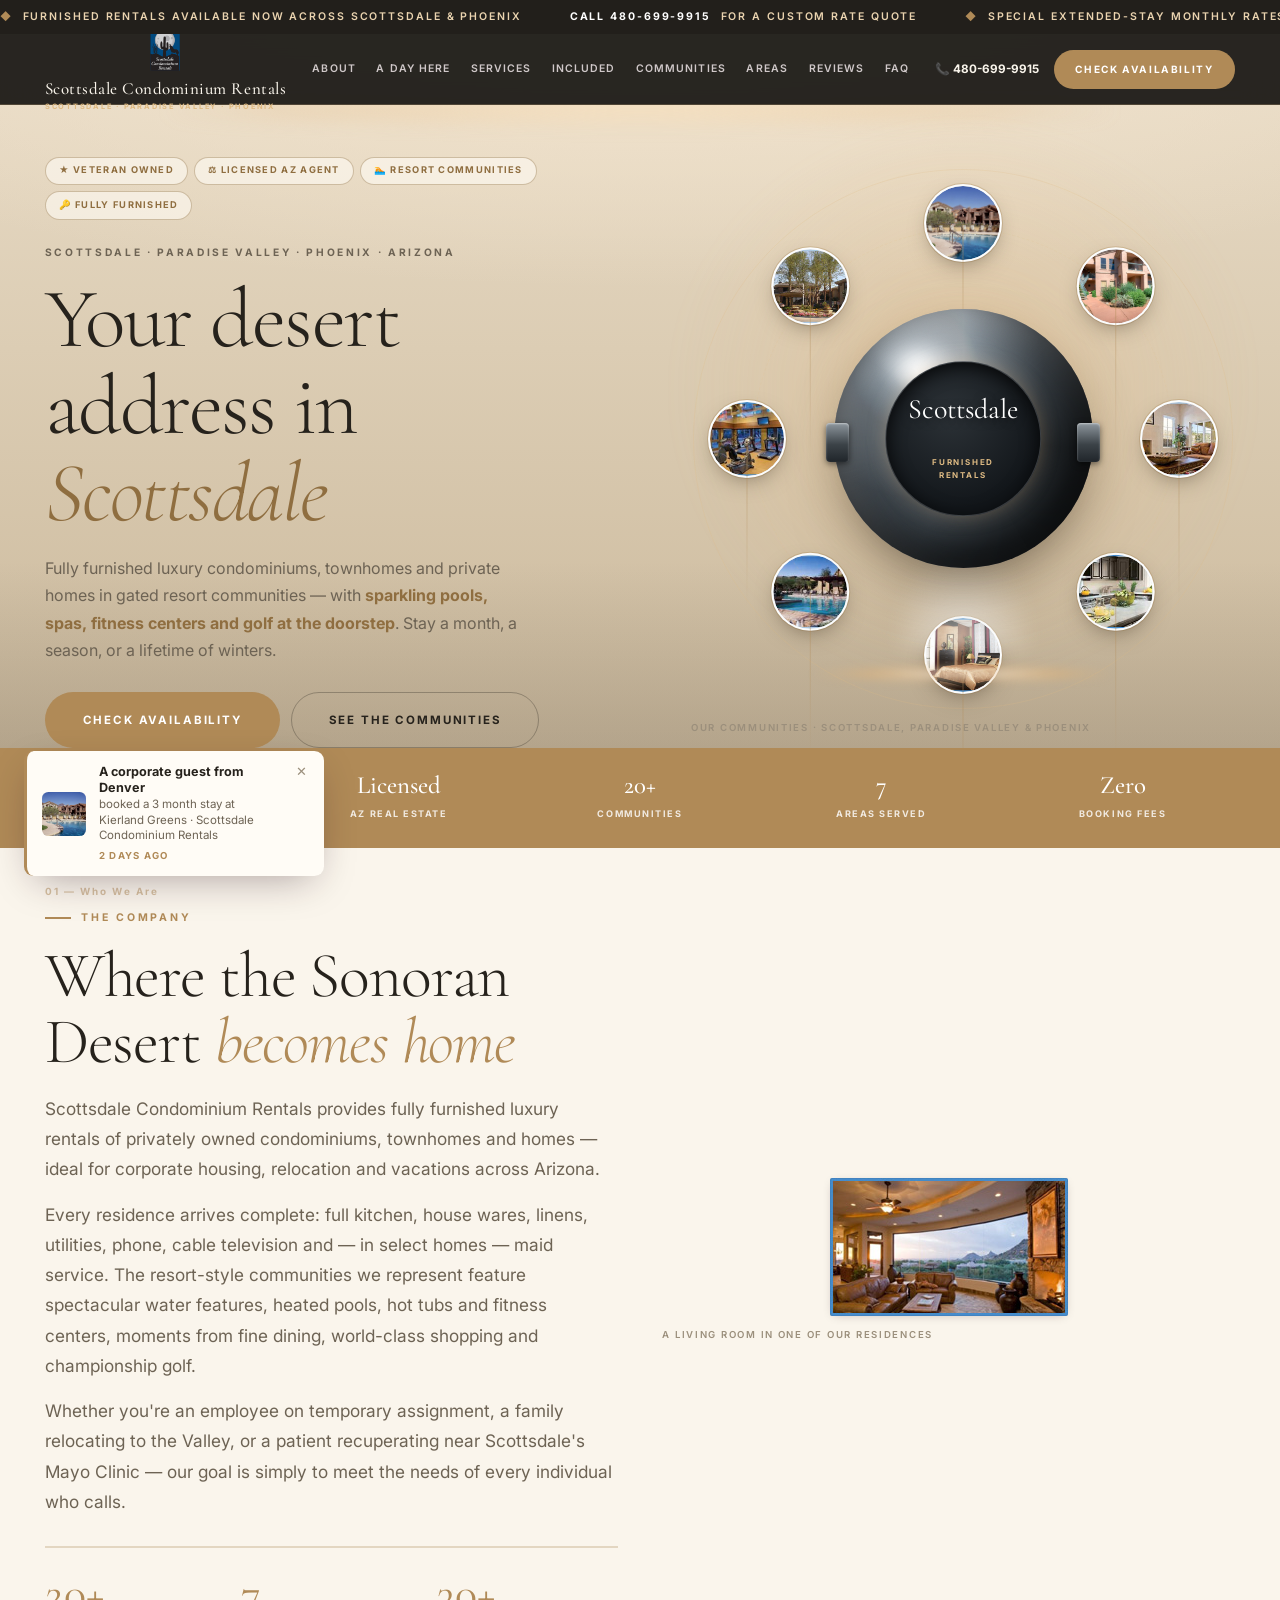
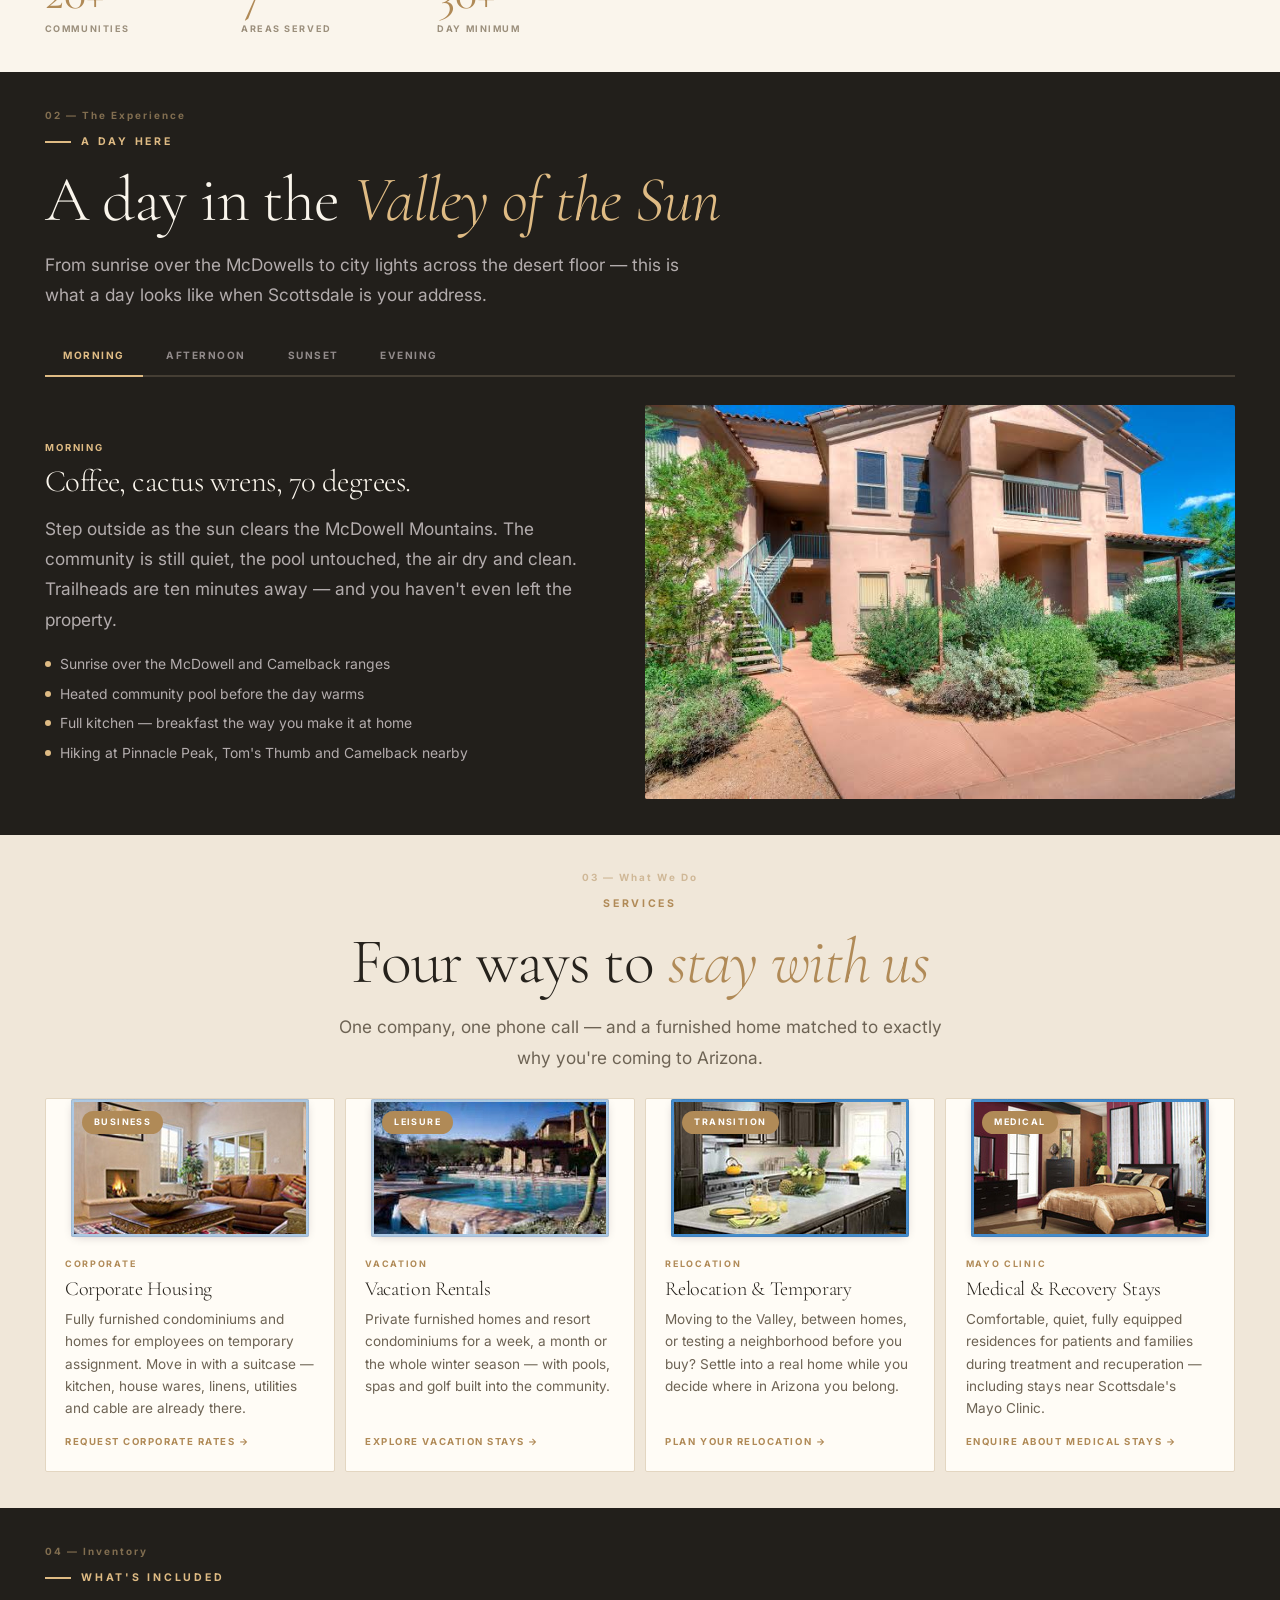
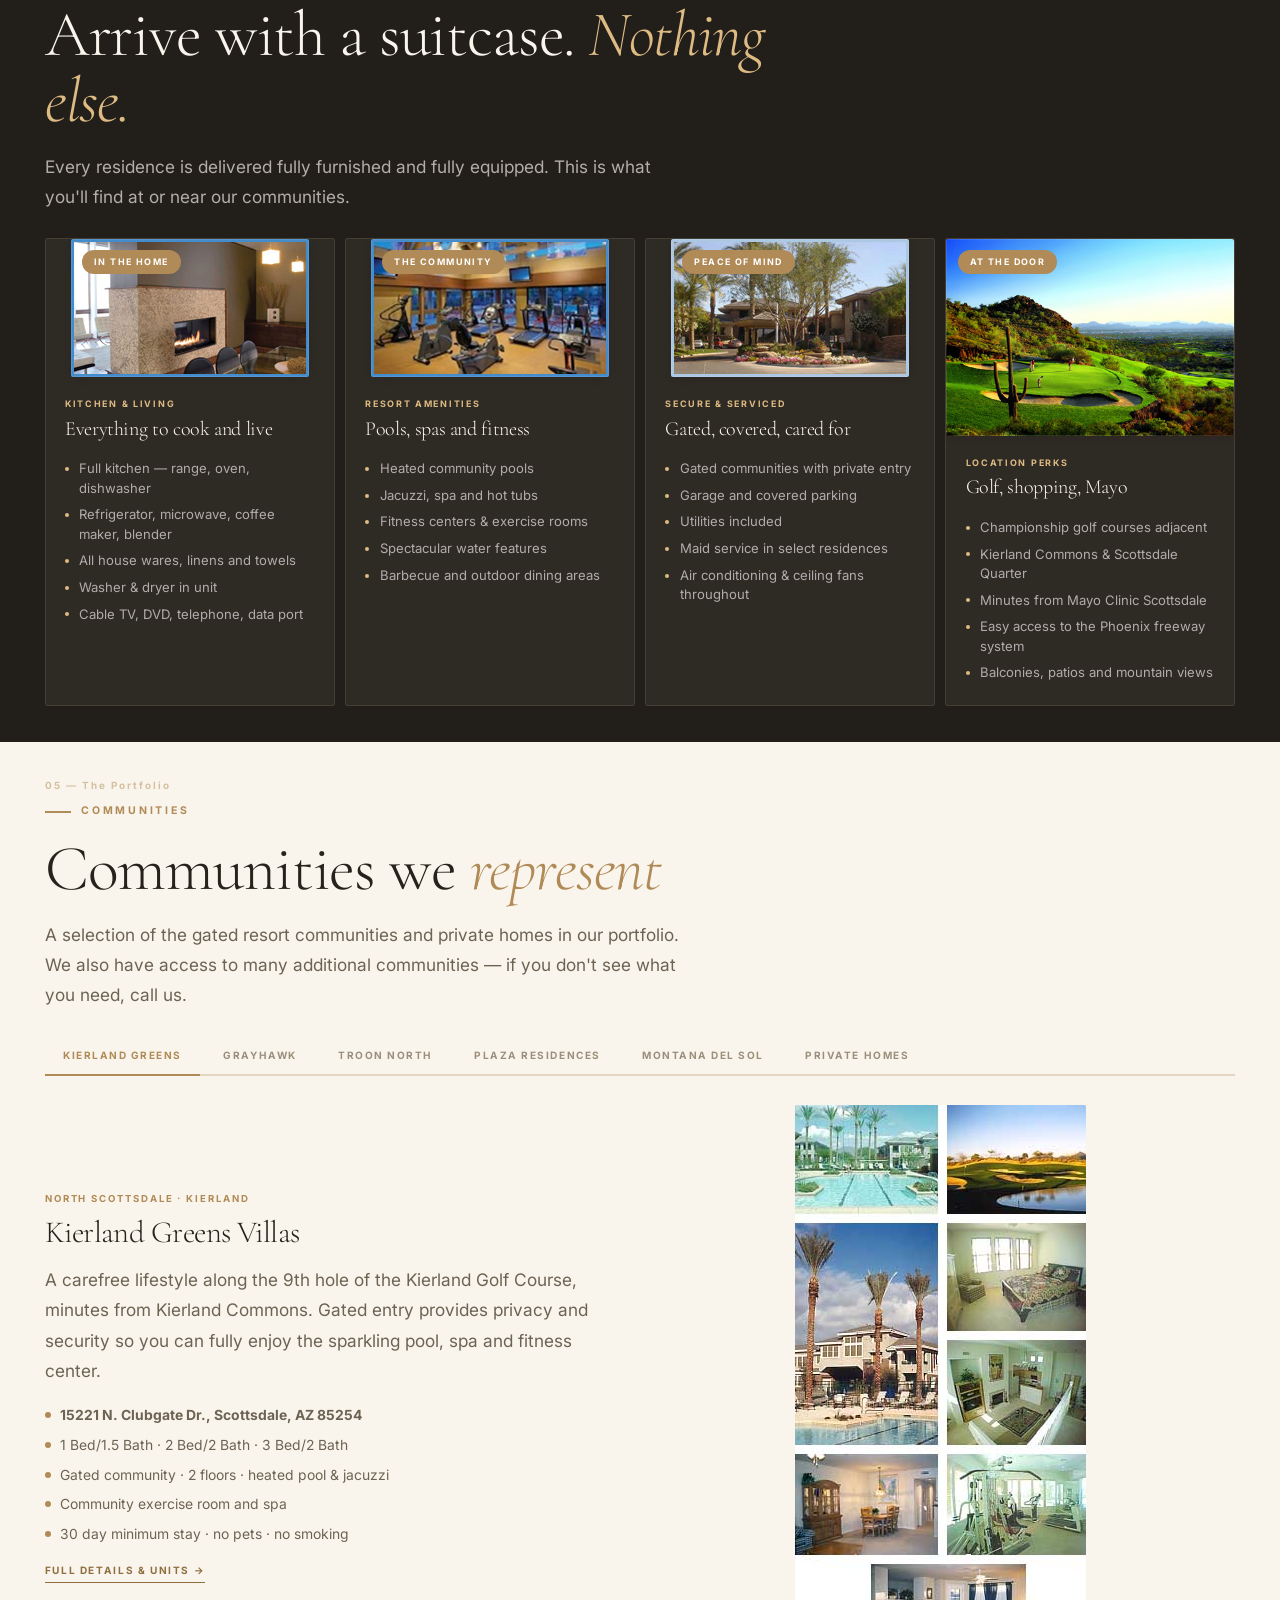
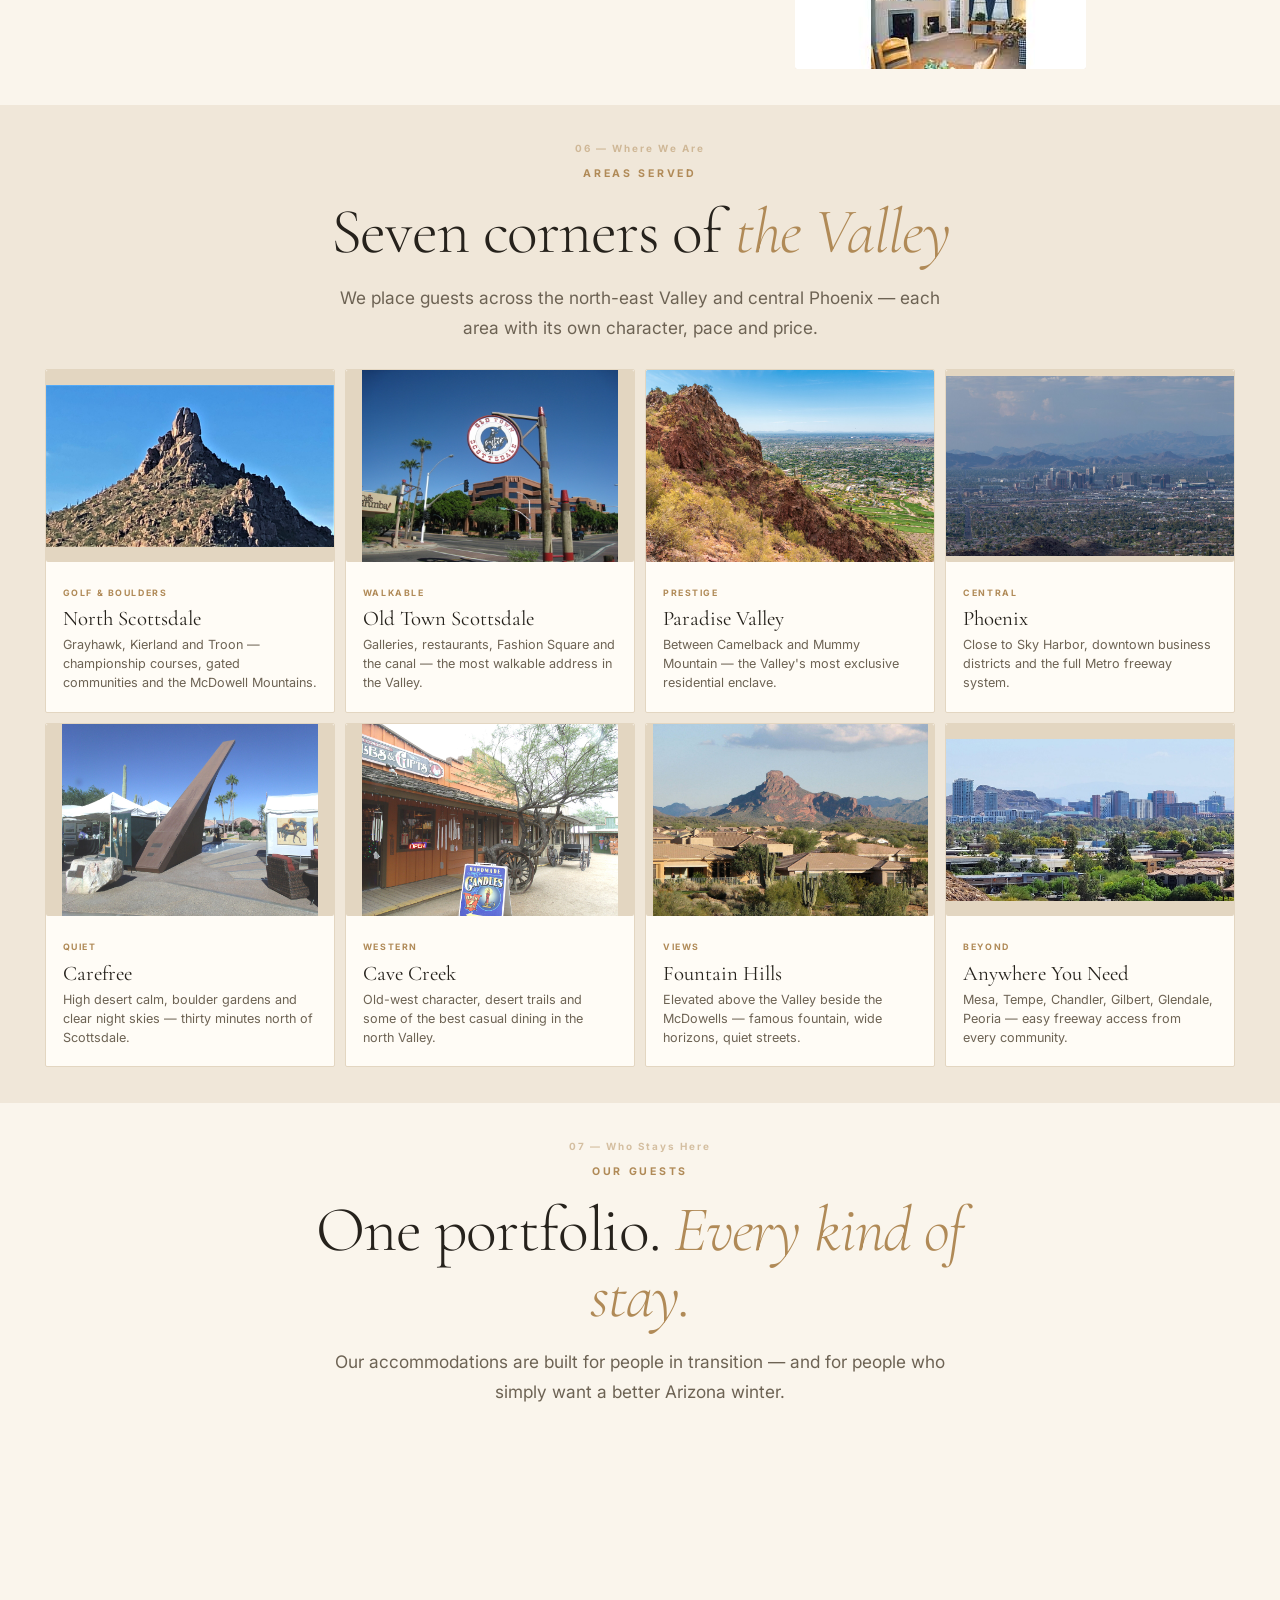
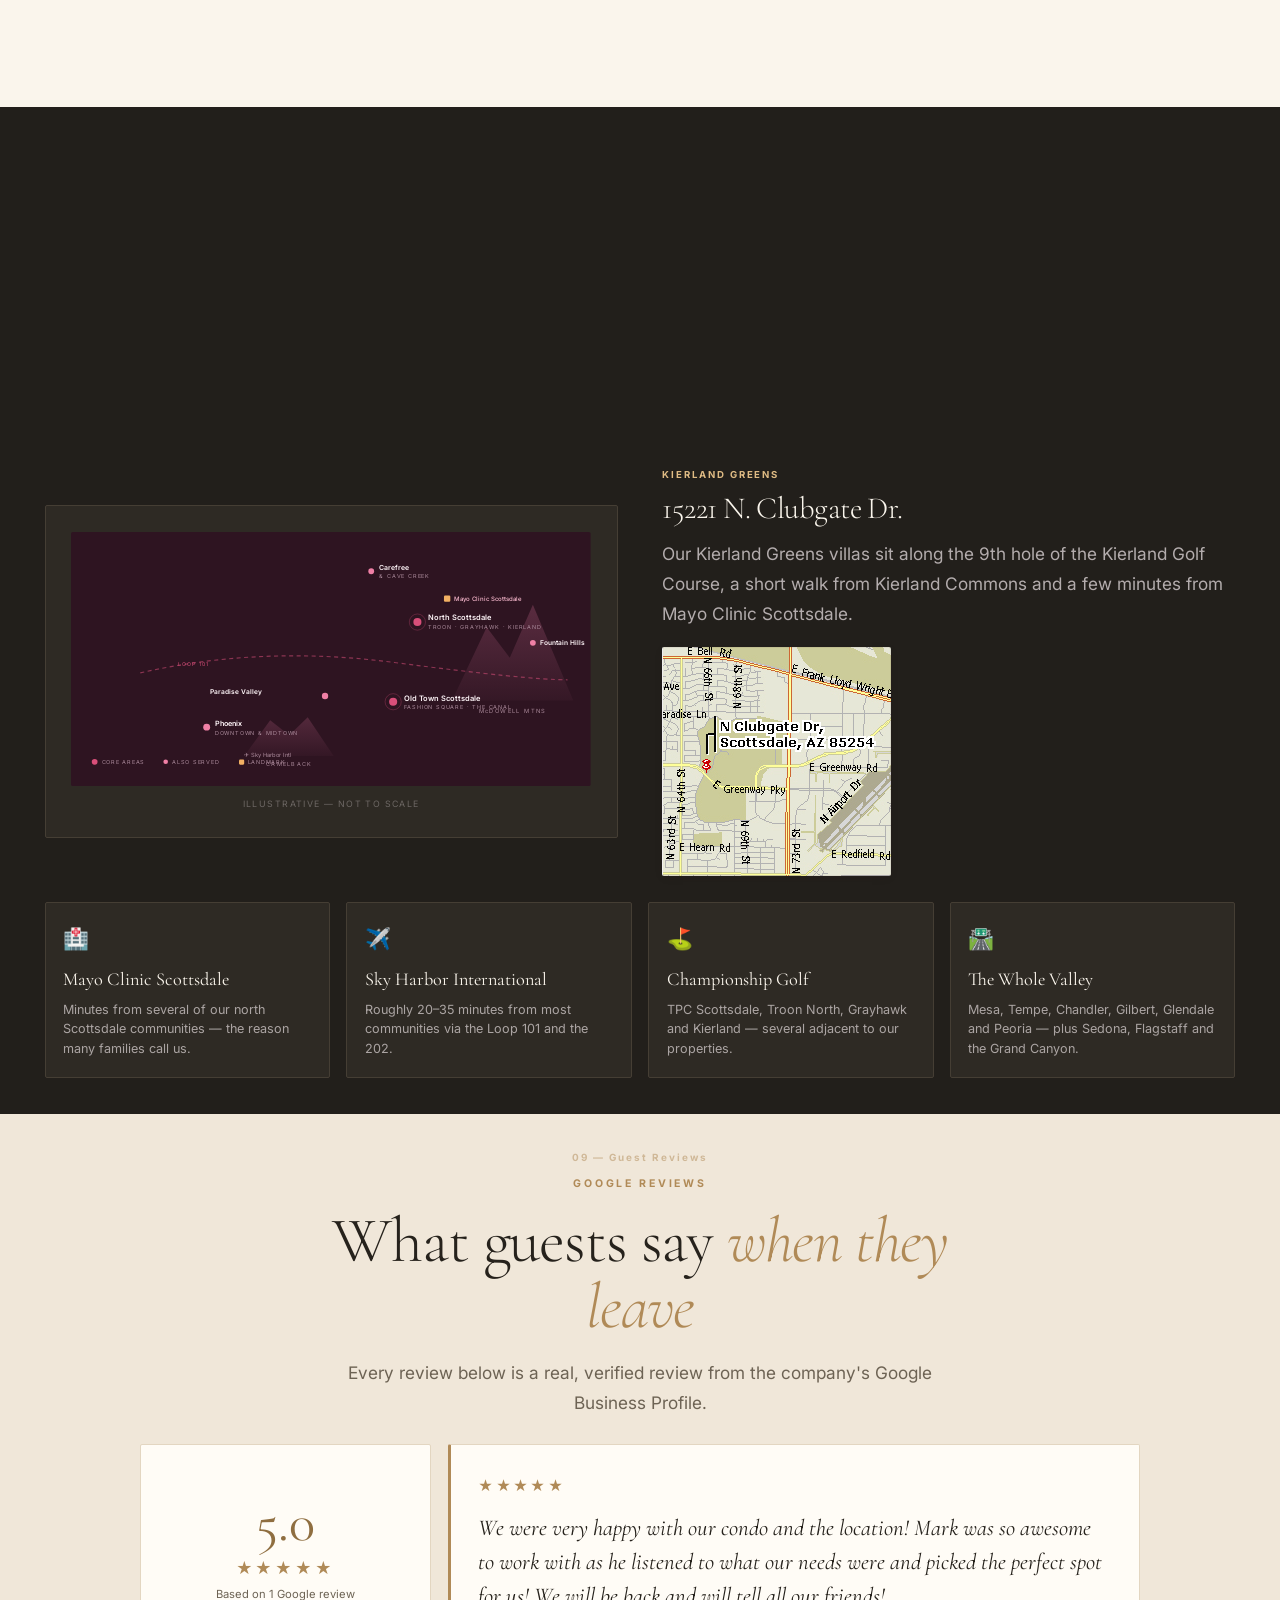
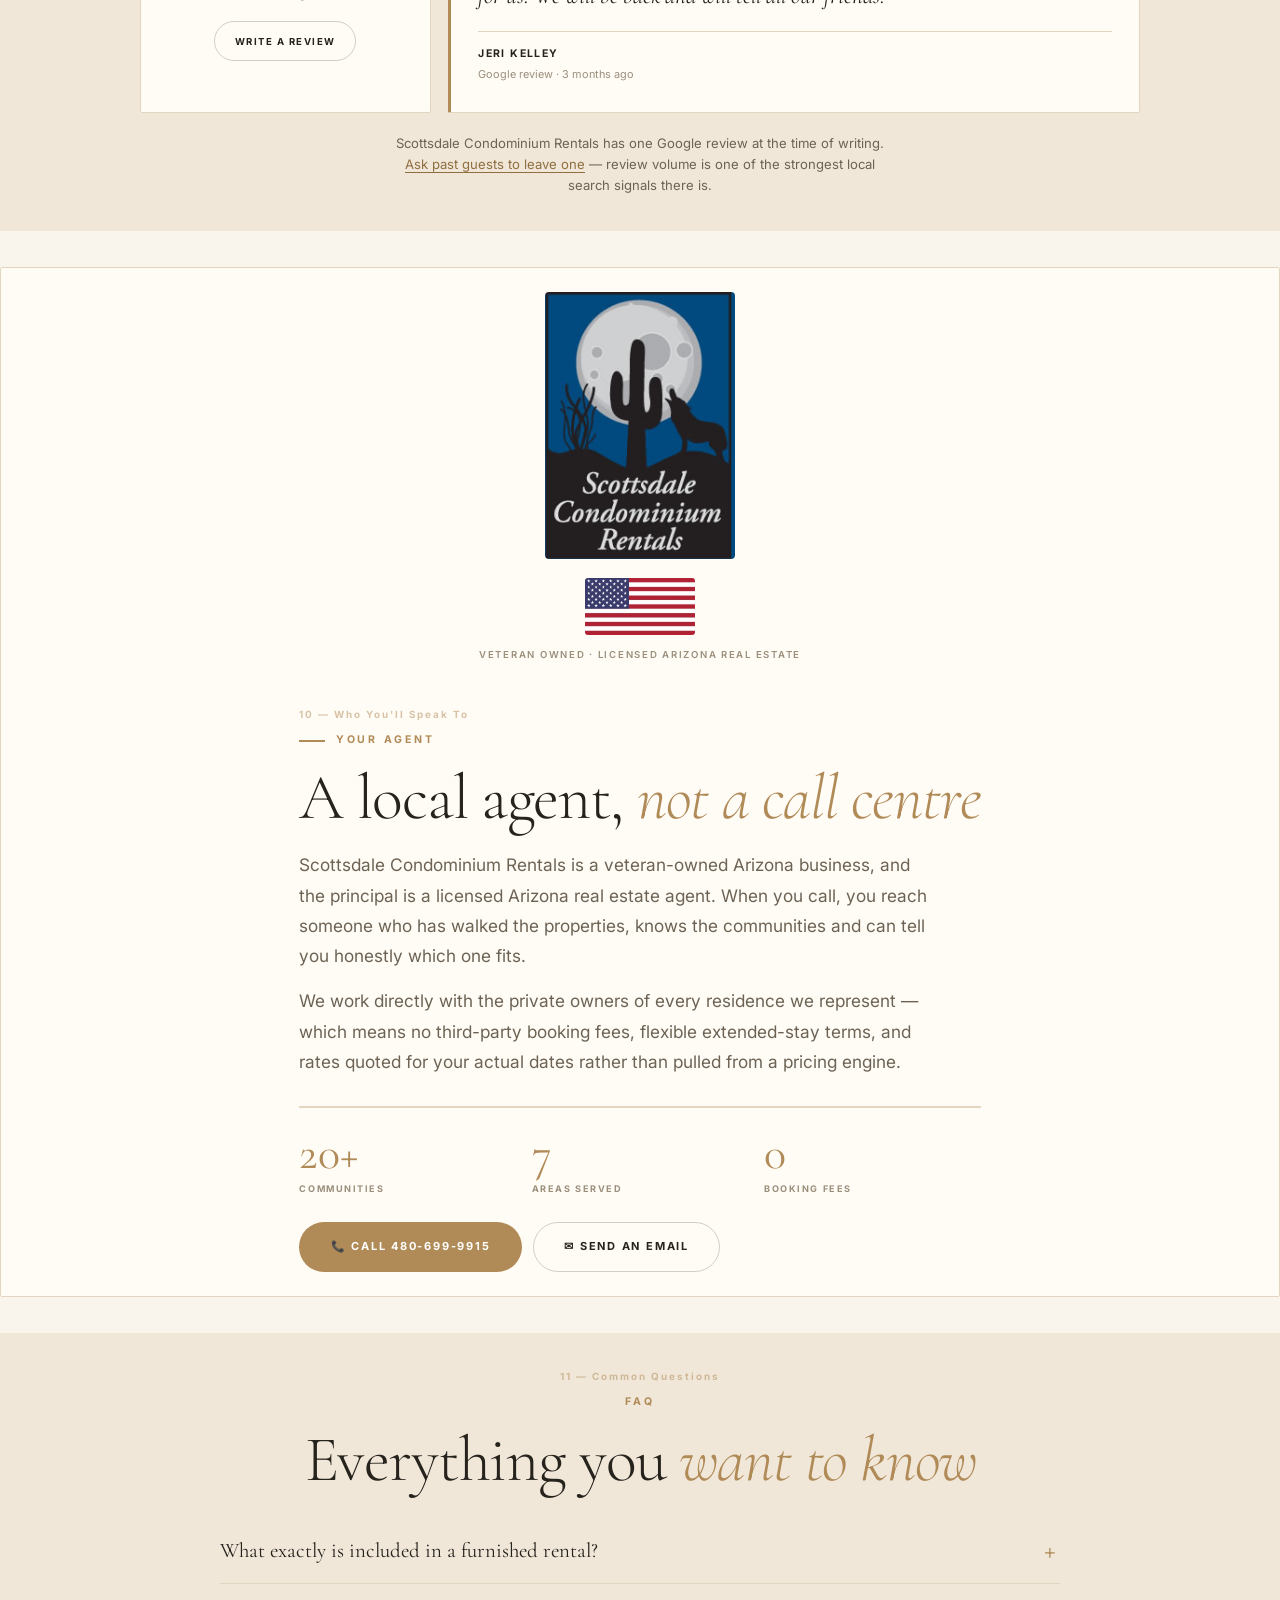
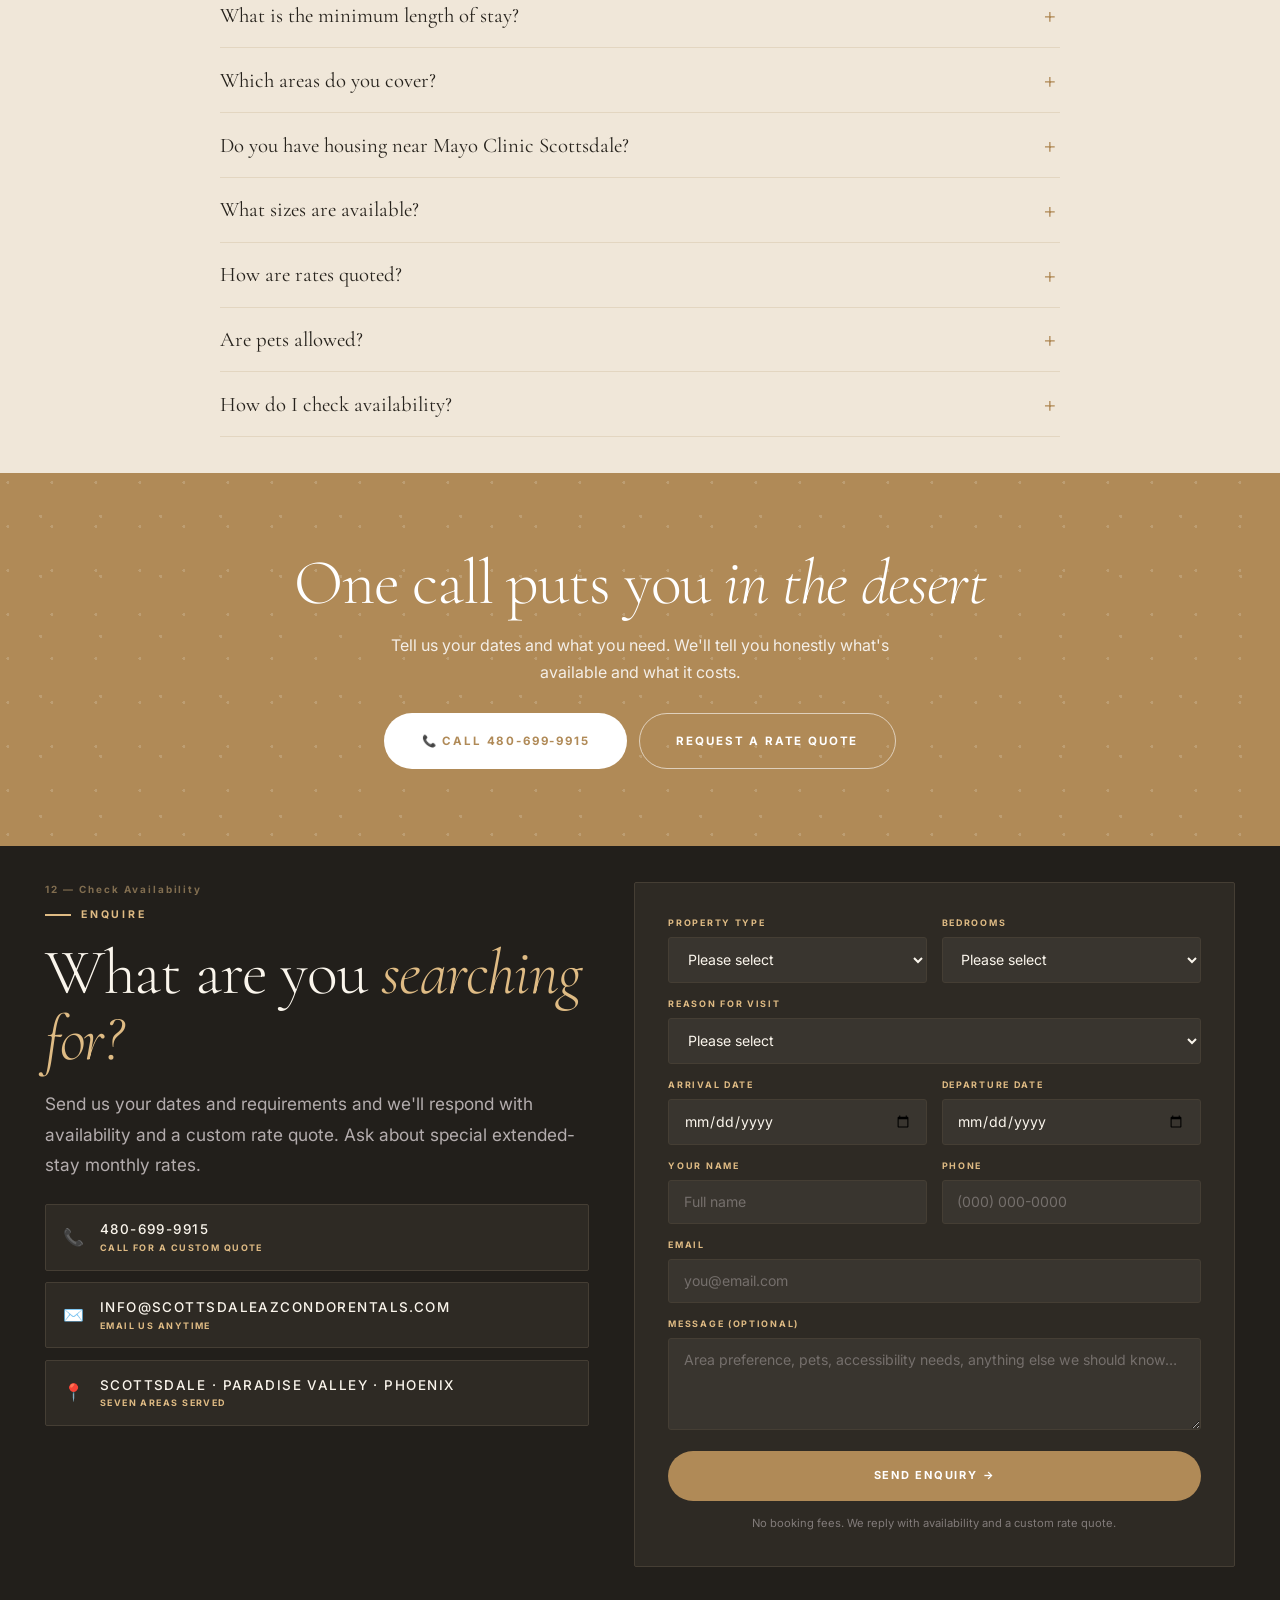
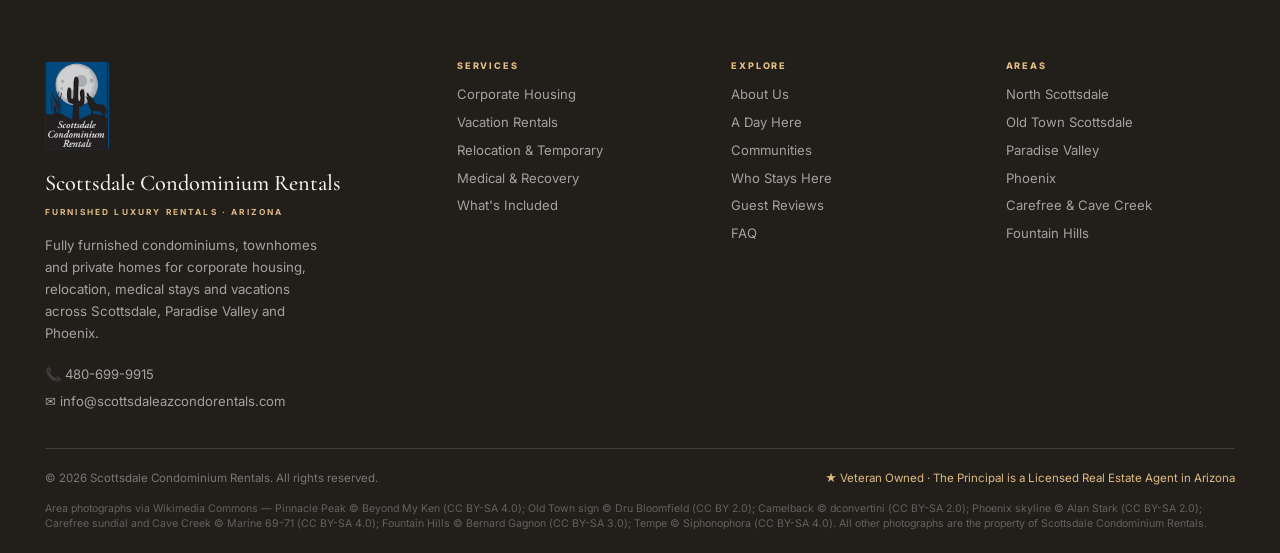
==== commit a7e397eb: "feat: real Google review, six indexable community pages Reviews - Deleted all six placeholder testim" ====
--- a/index.html
+++ b/index.html
@@ -16,7 +16,7 @@
 <link rel="preconnect" href="https://fonts.googleapis.com">
 <link rel="preconnect" href="https://fonts.gstatic.com" crossorigin>
 <link href="https://fonts.googleapis.com/css2?family=Cormorant+Garamond:ital,wght@0,300;0,400;0,500;1,300;1,400&family=Inter:wght@300;400;500;600;700;800&display=swap" rel="stylesheet">
-<link rel="stylesheet" href="assets/css/site.css?v=70">
+<link rel="stylesheet" href="assets/css/site.css?v=80">
 
 <script type="application/ld+json">
 {"@context":"https://schema.org","@type":"RealEstateAgent",
@@ -25,7 +25,11 @@
 "telephone":"+1-480-699-9915","email":"info@scottsdaleazcondorentals.com",
 "url":"https://www.scottsdaleazcondorentals.com/",
 "areaServed":["Scottsdale AZ","North Scottsdale AZ","Old Town Scottsdale AZ","Paradise Valley AZ","Phoenix AZ","Carefree AZ","Cave Creek AZ","Fountain Hills AZ"],
-"address":{"@type":"PostalAddress","addressLocality":"Scottsdale","addressRegion":"AZ","addressCountry":"US"}}
+"address":{"@type":"PostalAddress","addressLocality":"Scottsdale","addressRegion":"AZ","addressCountry":"US"},
+"aggregateRating":{"@type":"AggregateRating","ratingValue":"5.0","reviewCount":"1","bestRating":"5"},
+"review":[{"@type":"Review","author":{"@type":"Person","name":"Jeri Kelley"},
+"reviewRating":{"@type":"Rating","ratingValue":"5","bestRating":"5"},
+"reviewBody":"We were very happy with our condo and the location! Mark was so awesome to work with as he listened to what our needs were and picked the perfect spot for us! We will be back and will tell all our friends!"}]}
 </script>
 
 <script type="application/ld+json">
@@ -408,6 +412,7 @@
           <li>Community exercise room and spa</li>
           <li>30 day minimum stay · no pets · no smoking</li>
         </ul>
+        <a class="panel-more" href="communities/kierland-greens.html">Full details &amp; units &rarr;</a>
       </div>
       <div class="ph ph-collage" style="max-width:320px;margin-inline:auto"><img src="assets/img/prop-kierland.jpg" alt="Photographs of the Kierland Greens condominium community — pool, golf course, interiors and fitness room" loading="lazy"></div>
     </div></div>
@@ -424,6 +429,7 @@
           <li>Heated pool, spa and fitness facilities</li>
           <li>Adjacent to Grayhawk Golf Club</li>
         </ul>
+        <a class="panel-more" href="communities/grayhawk.html">Full details &amp; units &rarr;</a>
       </div>
       <div class="ph ph-band"><img src="assets/img/band-water-feature.jpg" alt="Community water feature with boulders, fountains and palms" loading="lazy"></div>
     </div></div>
@@ -440,6 +446,7 @@
           <li>Pinnacle Peak and Tom's Thumb trailheads nearby</li>
           <li>Boulder-set architecture with mountain views</li>
         </ul>
+        <a class="panel-more" href="communities/troon-north.html">Full details &amp; units &rarr;</a>
       </div>
       <div class="ph ph-band"><img src="assets/img/band-desert-estate.jpg" alt="Desert residence among boulders and saguaro at dusk" loading="lazy"></div>
     </div></div>
@@ -456,6 +463,7 @@
           <li>Walk to Old Town dining, galleries and spas</li>
           <li>Secure building with covered parking</li>
         </ul>
+        <a class="panel-more" href="communities/plaza-residences.html">Full details &amp; units &rarr;</a>
       </div>
       <div class="ph ph-thumb"><img src="assets/img/condo-balconies.jpg" alt="Multi-level condominium building with planted balconies" loading="lazy"></div>
     </div></div>
@@ -472,6 +480,7 @@
           <li>Villages North — 2 bed / 2 bath</li>
           <li>The Groves #2009 · Villa Rita · The Overlook</li>
         </ul>
+        <a class="panel-more" href="communities/montana-del-sol.html">Full details &amp; units &rarr;</a>
       </div>
       <div class="ph ph-thumb"><img src="assets/img/pool-cabana.jpg" alt="Community pool with cabana and condominium buildings" loading="lazy"></div>
     </div></div>
@@ -488,6 +497,7 @@
           <li>Homes sleeping 8–10 guests</li>
           <li>Studio through 4 bedroom configurations available</li>
         </ul>
+        <a class="panel-more" href="communities/private-homes.html">Full details &amp; units &rarr;</a>
       </div>
       <div class="ph ph-band"><img src="assets/img/band-terrace.jpg" alt="Guests on a desert home terrace with saguaro and mountain views" loading="lazy"></div>
     </div></div>
@@ -597,29 +607,40 @@
   </div>
 </section>
 
-<!-- ═══ 09 REVIEWS ═══
-     NOTE FOR SITE OWNER: replace these six testimonials with genuine guest
-     reviews before publishing. They are illustrative placeholders.
-     ═══════════════════ -->
+<!-- ═══ 09 REVIEWS — genuine Google review, verbatim ═══ -->
 <section class="sec blush" id="reviews">
   <div class="wrap">
     <div class="head c rv">
       <span class="idx">09 — Guest Reviews</span>
-      <p class="eyebrow c">Testimonials</p>
+      <p class="eyebrow c">Google Reviews</p>
       <h2>What guests say <em>when they leave</em></h2>
-      <p class="lead">The most honest measure of a rental is what people say at the end of the stay.</p>
-    </div>
-    <div class="g3">
-      <article class="rev tilt rv"><div class="stars">★★★★★</div><q>We came for a three-month assignment and stayed six. The condo had everything — I unpacked one suitcase and never thought about it again. The pool at Kierland was empty every morning at seven.</q><div class="rev-w"><b>Corporate Guest</b><span>Kierland Greens · Extended stay</span></div></article>
-      <article class="rev tilt rv rv-d1"><div class="stars">★★★★★</div><q>My husband was being treated at Mayo and we needed somewhere quiet, close and comfortable for eight weeks. They found it in two days. It made an impossible season much easier to carry.</q><div class="rev-w"><b>Medical Stay Guest</b><span>North Scottsdale · Eight weeks</span></div></article>
-      <article class="rev tilt rv rv-d2"><div class="stars">★★★★★</div><q>We've rented the same two-bedroom every winter for years now. Same community, same view of the mountains, same neighbours. It stopped being a rental a long time ago.</q><div class="rev-w"><b>Returning Winter Resident</b><span>Scottsdale · Seasonal</span></div></article>
-      <article class="rev tilt rv"><div class="stars">★★★★★</div><q>Relocating from the Midwest with two kids and a dog is not simple. Having a real furnished home while we house-hunted meant we chose the right neighbourhood instead of the first one.</q><div class="rev-w"><b>Relocation Family</b><span>Paradise Valley · Four months</span></div></article>
-      <article class="rev tilt rv rv-d1"><div class="stars">★★★★★</div><q>Booked a home for eight of us for a golf week. Troon North in the morning, the spa in the afternoon. The house was exactly as described and the rate beat every hotel we priced.</q><div class="rev-w"><b>Golf Group</b><span>Troon North · One week</span></div></article>
-      <article class="rev tilt rv rv-d2"><div class="stars">★★★★★</div><q>You call and an actual person who knows the properties answers. No portal, no service fee, no surprises at check-in. That is increasingly rare and worth a great deal.</q><div class="rev-w"><b>Vacation Guest</b><span>Old Town Scottsdale · Two weeks</span></div></article>
-    </div>
-  </div>
-</section>
-
+      <p class="lead">Every review below is a real, verified review from the company's Google Business Profile.</p>
+    </div>
+
+    <div class="gr-wrap rv">
+      <div class="gr-score">
+        <b>5.0</b>
+        <div class="gr-stars">★★★★★</div>
+        <span>Based on 1 Google review</span>
+        <a class="btn btn-d" href="https://search.google.com/local/writereview?placeid=ChIJpXC8XRt2K4cRStlpGwnqn_w" target="_blank" rel="noopener">Write a review</a>
+      </div>
+      <article class="gr-review">
+        <div class="stars">★★★★★</div>
+        <q>We were very happy with our condo and the location! Mark was so awesome to work with as he listened to what our needs were and picked the perfect spot for us! We will be back and will tell all our friends!</q>
+        <div class="rev-w">
+          <b>Jeri Kelley</b>
+          <span>Google review · 3 months ago</span>
+        </div>
+      </article>
+    </div>
+
+    <p class="gr-note rv">
+      Scottsdale Condominium Rentals has one Google review at the time of writing.
+      <a href="https://search.google.com/local/writereview?placeid=ChIJpXC8XRt2K4cRStlpGwnqn_w" target="_blank" rel="noopener">Ask past guests to leave one</a> —
+      review volume is one of the strongest local search signals there is.
+    </p>
+  </div>
+</section>
 <!-- ═══ 10 HOST ═══ -->
 <section class="sec shell" id="host">
   <div class="wrap zig rev">
@@ -832,6 +853,6 @@
   </div>
 </div>
 
-<script src="assets/js/site.js?v=70"></script>
+<script src="assets/js/site.js?v=80"></script>
 </body>
 </html>
--- a/assets/css/site.css
+++ b/assets/css/site.css
@@ -575,6 +575,66 @@
 .rev-w b{display:block;font-size:.66rem;letter-spacing:.13em;text-transform:uppercase;font-weight:700}
 .rev-w span{font-size:.68rem;color:var(--txt-lt);display:block;margin-top:.18rem}
 
+/* ---------- community detail pages ---------- */
+.crumb{font-size:.7rem;letter-spacing:.09em;color:var(--txt-lt);text-transform:uppercase;font-weight:600}
+.crumb a{color:var(--rose-dk)}
+.crumb a:hover{text-decoration:underline}
+.prop-addr{
+  margin-top:1rem;font-size:.86rem;font-weight:600;color:var(--rose-dk);
+  background:var(--blush);display:inline-block;padding:.55rem .95rem;border-radius:100px;
+}
+.other-grid{display:grid;grid-template-columns:repeat(5,1fr);gap:.6rem}
+.oc{
+  background:var(--white);border:1px solid var(--blush2);border-radius:var(--r-lg);
+  padding:1rem .95rem;transition:.35s var(--ease);display:block;
+}
+.oc:hover{border-color:var(--rose);transform:translateY(-3px);box-shadow:0 14px 30px -18px rgba(176,138,87,.6)}
+.oc span{font-size:.55rem;letter-spacing:.16em;text-transform:uppercase;color:var(--rose);font-weight:700;display:block}
+.oc b{display:block;font-family:var(--ff-d);font-size:1.1rem;font-weight:400;margin-top:.3rem;line-height:1.15}
+@media(max-width:1024px){.other-grid{grid-template-columns:repeat(2,1fr)}}
+@media(max-width:680px){.other-grid{grid-template-columns:1fr}}
+
+/* "full details" link inside the portfolio tabs */
+.panel-more{
+  display:inline-flex;align-items:center;gap:.45rem;margin-top:1.1rem;
+  font-size:.63rem;letter-spacing:.16em;text-transform:uppercase;font-weight:700;
+  color:var(--rose-dk);border-bottom:1.5px solid currentColor;padding-bottom:.2rem;
+  transition:gap .3s;
+}
+.panel-more:hover{gap:.8rem}
+.dark .panel-more{color:var(--pink)}
+
+/* ---------- Google review block ---------- */
+.gr-wrap{
+  display:grid;grid-template-columns:.42fr 1fr;gap:1.1rem;align-items:stretch;
+  max-width:1000px;margin-inline:auto;
+}
+.gr-score{
+  background:var(--white);border:1px solid var(--blush2);border-radius:var(--r-lg);
+  padding:1.6rem 1.3rem;text-align:center;display:flex;flex-direction:column;
+  align-items:center;justify-content:center;gap:.35rem;
+}
+.gr-score b{font-family:var(--ff-d);font-size:3.4rem;line-height:1;color:var(--rose-dk);font-weight:400}
+.gr-stars{color:var(--rose);letter-spacing:.18em;font-size:1rem}
+.gr-score span{font-size:.7rem;color:var(--txt-mid);line-height:1.4}
+.gr-score .btn{margin-top:.8rem;padding:.7rem 1.2rem;font-size:.6rem}
+.gr-review{
+  background:var(--white);border:1px solid var(--blush2);border-radius:var(--r-lg);
+  padding:1.8rem 1.7rem;display:flex;flex-direction:column;justify-content:center;
+  border-left:3px solid var(--rose);
+}
+.gr-review .stars{color:var(--rose);letter-spacing:.16em;margin-bottom:.9rem;font-size:.9rem}
+.gr-review q{
+  font-family:var(--ff-d);font-size:clamp(1.1rem,1.9vw,1.42rem);line-height:1.5;
+  font-style:italic;quotes:none;color:var(--txt);
+}
+.gr-note{
+  text-align:center;margin-top:1.2rem;font-size:.82rem;color:var(--txt-mid);
+  max-width:64ch;margin-inline:auto;line-height:1.6;
+}
+.gr-note a{color:var(--rose-dk);border-bottom:1px solid currentColor}
+@media(max-width:760px){ .gr-wrap{grid-template-columns:1fr} }
+
 /* ==========================================================================
    Map
    ========================================================================== */
